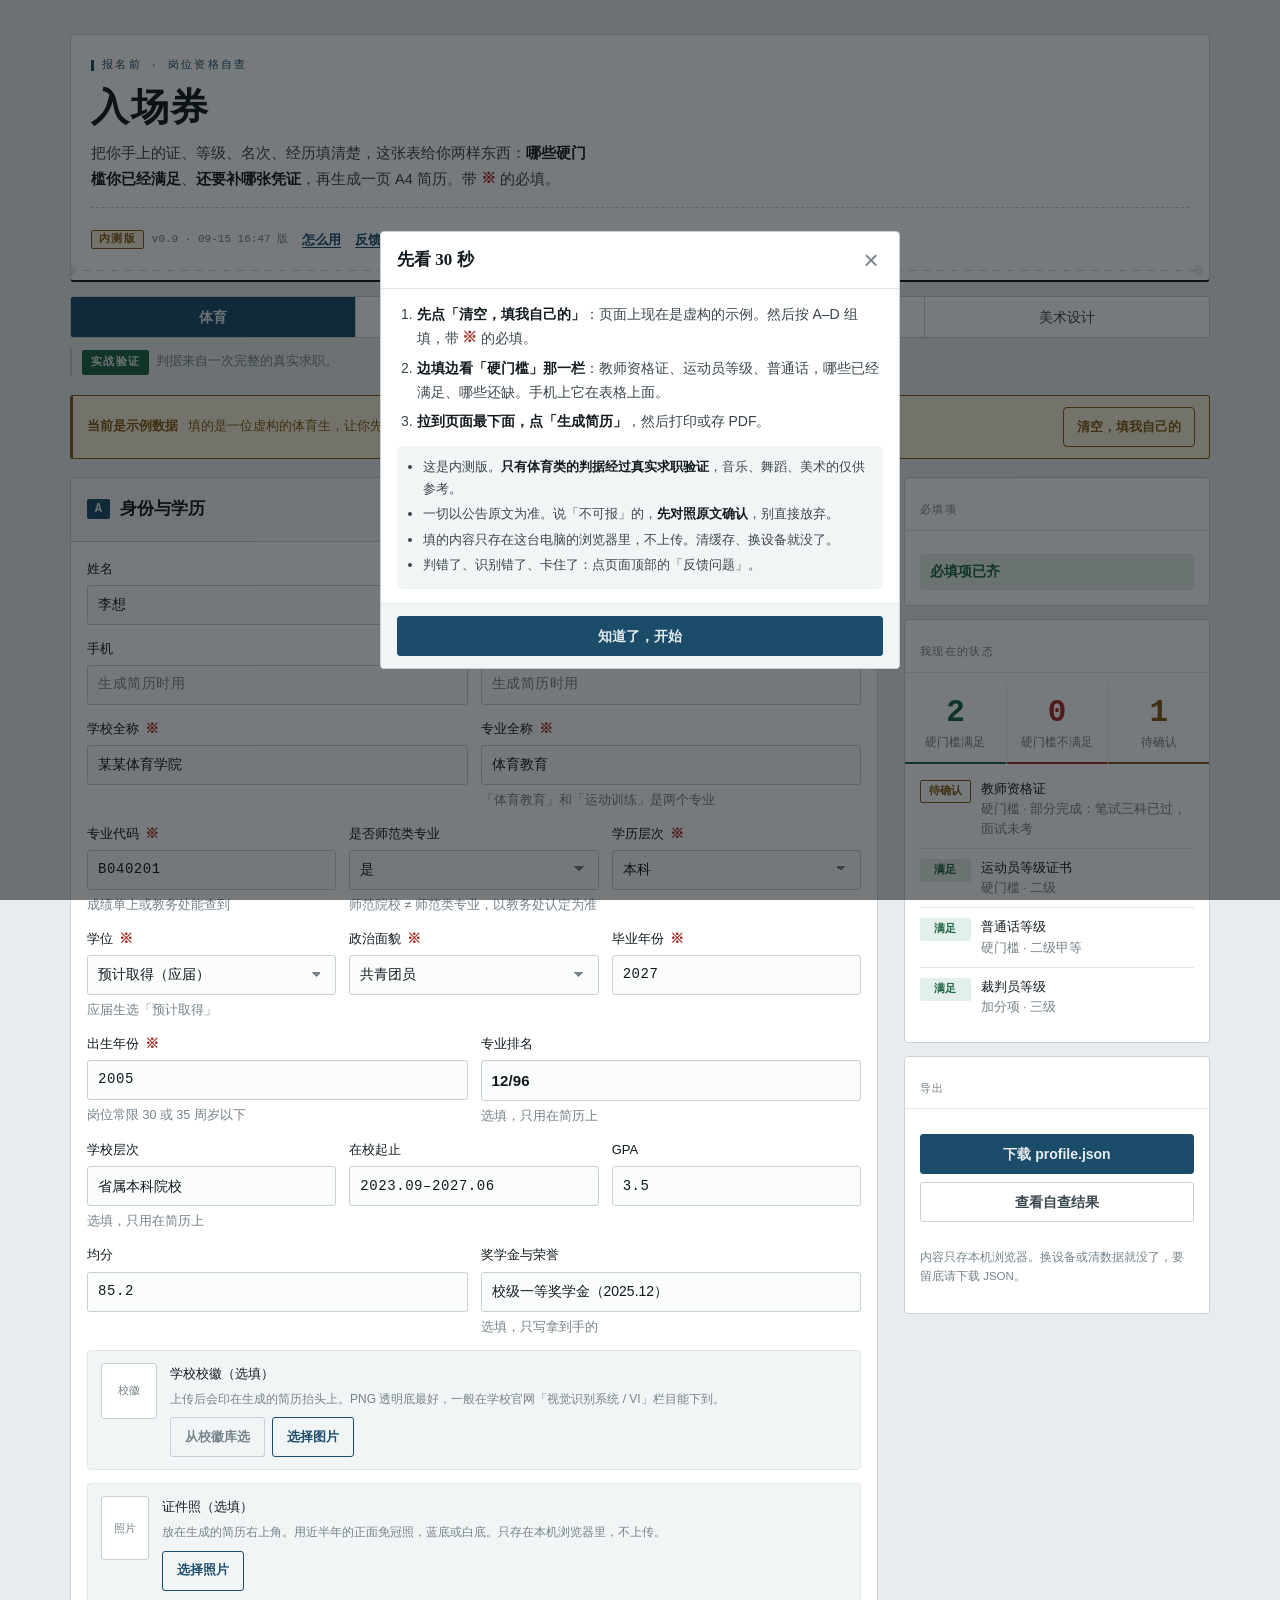
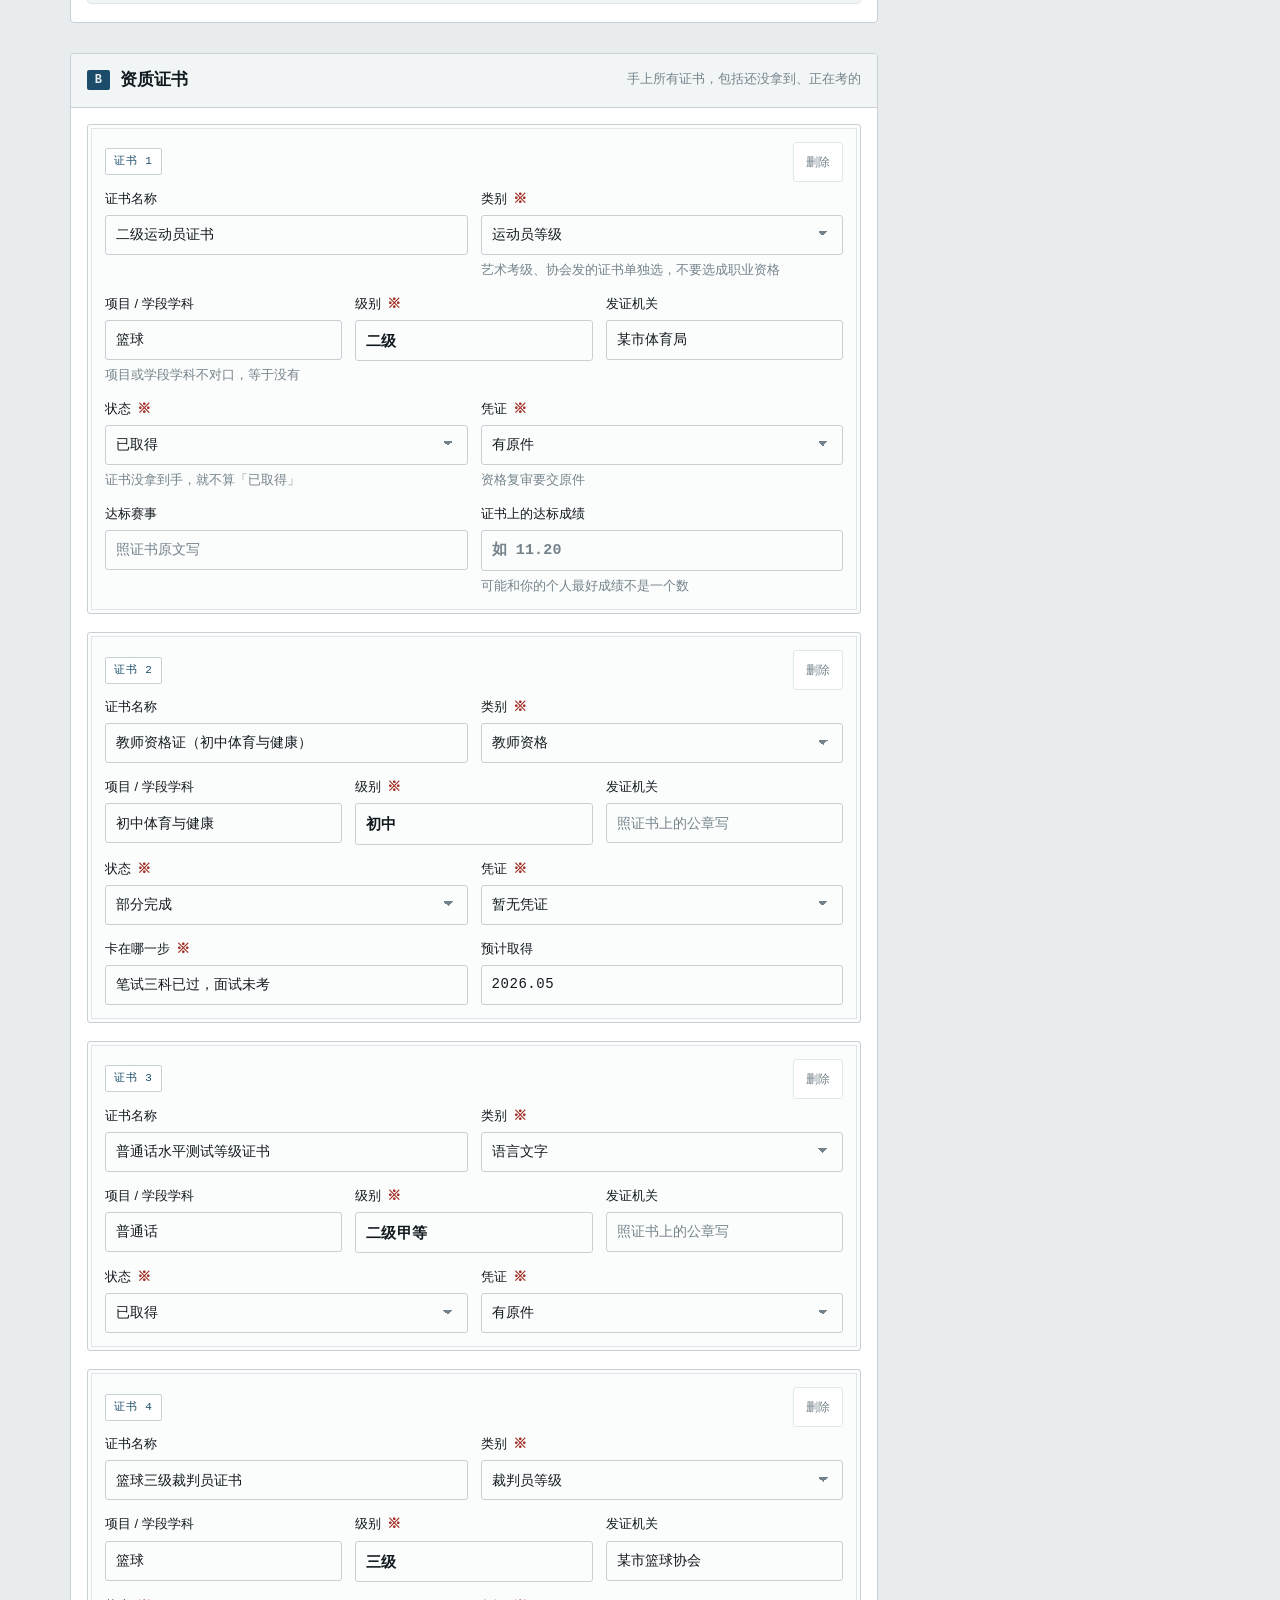
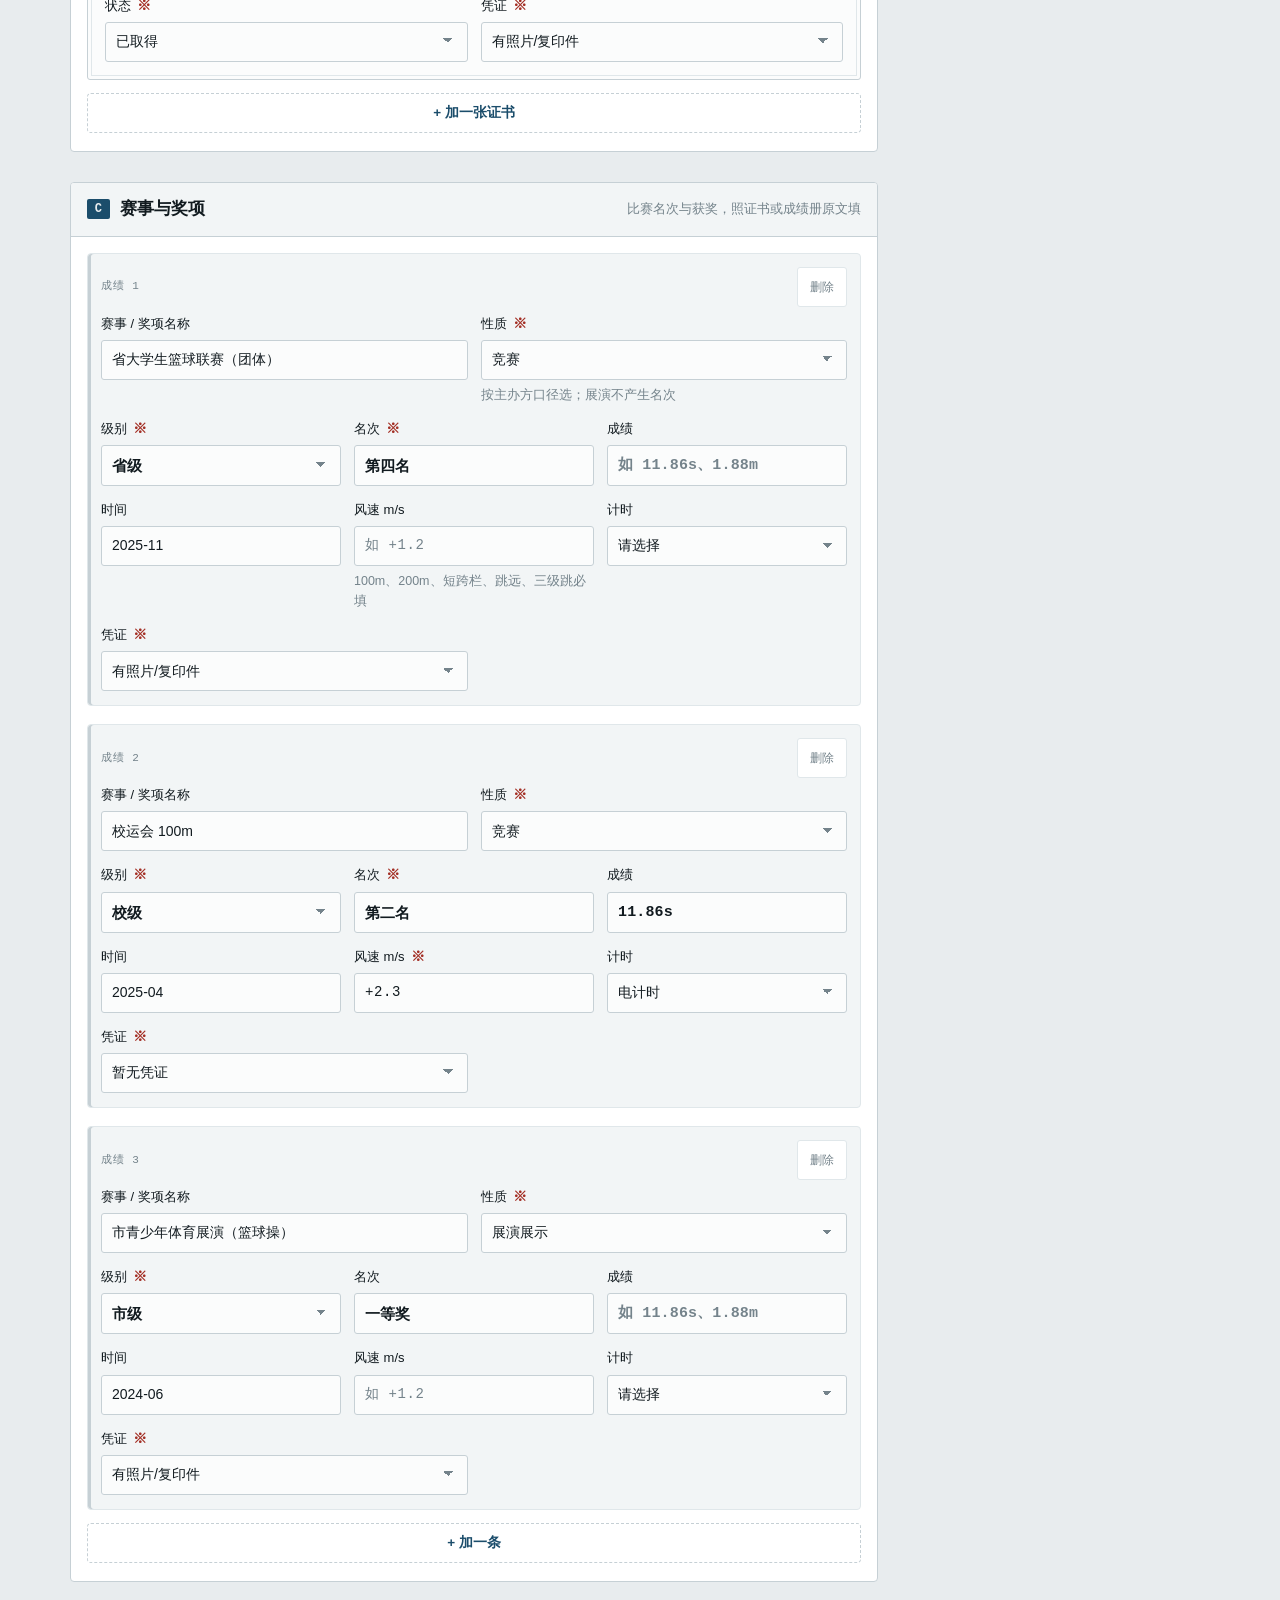
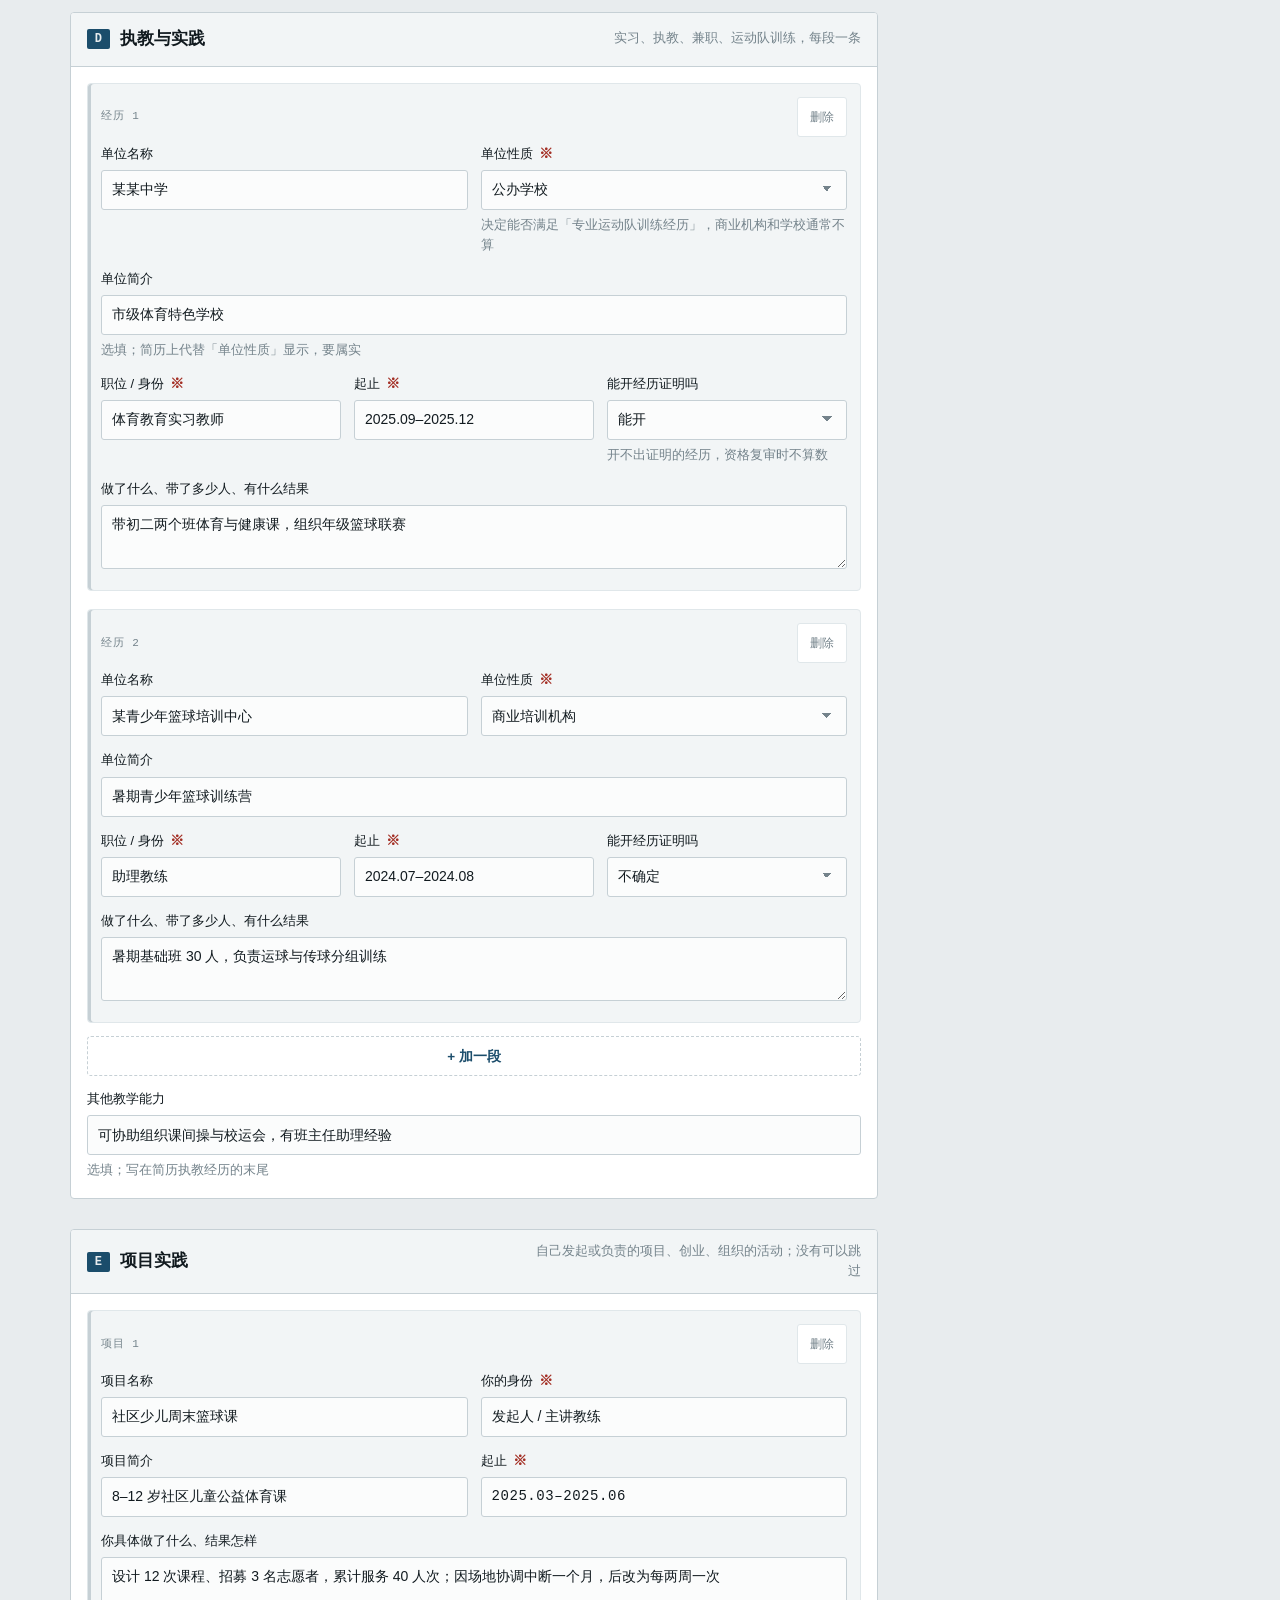
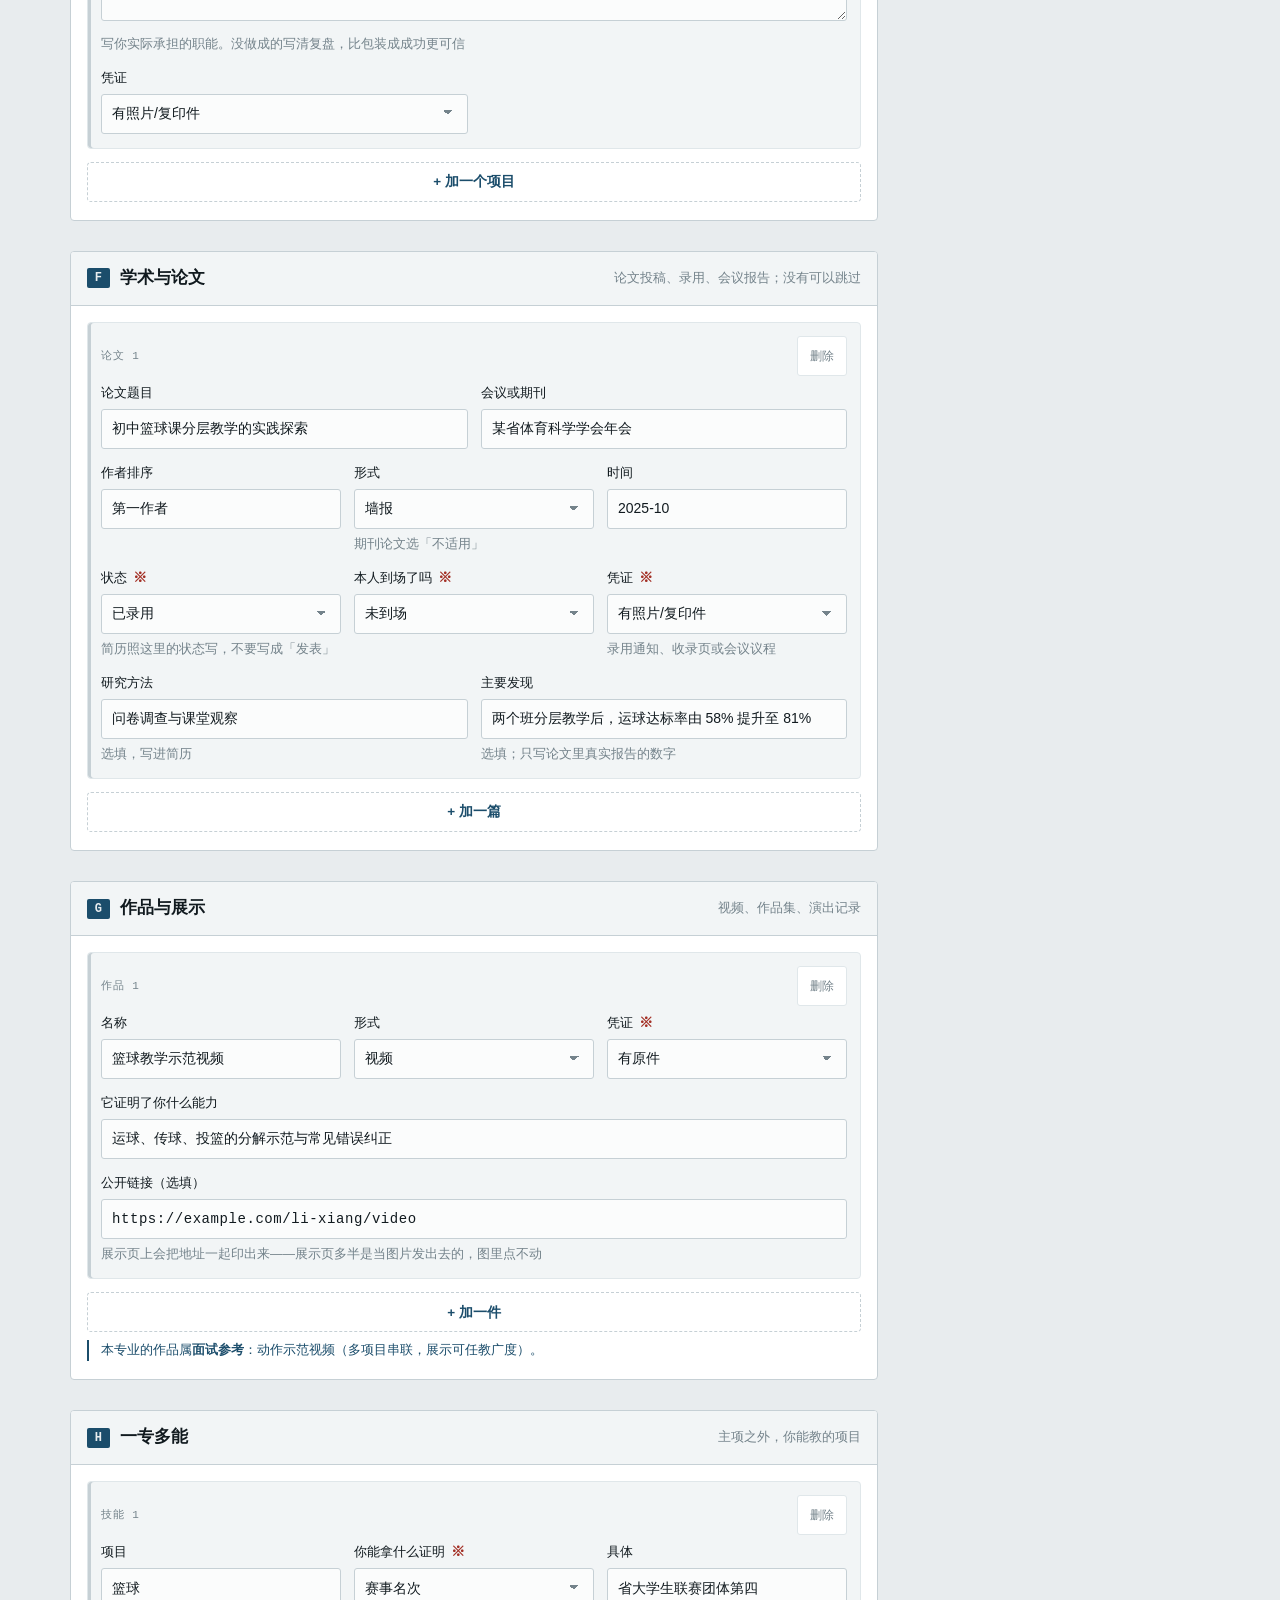
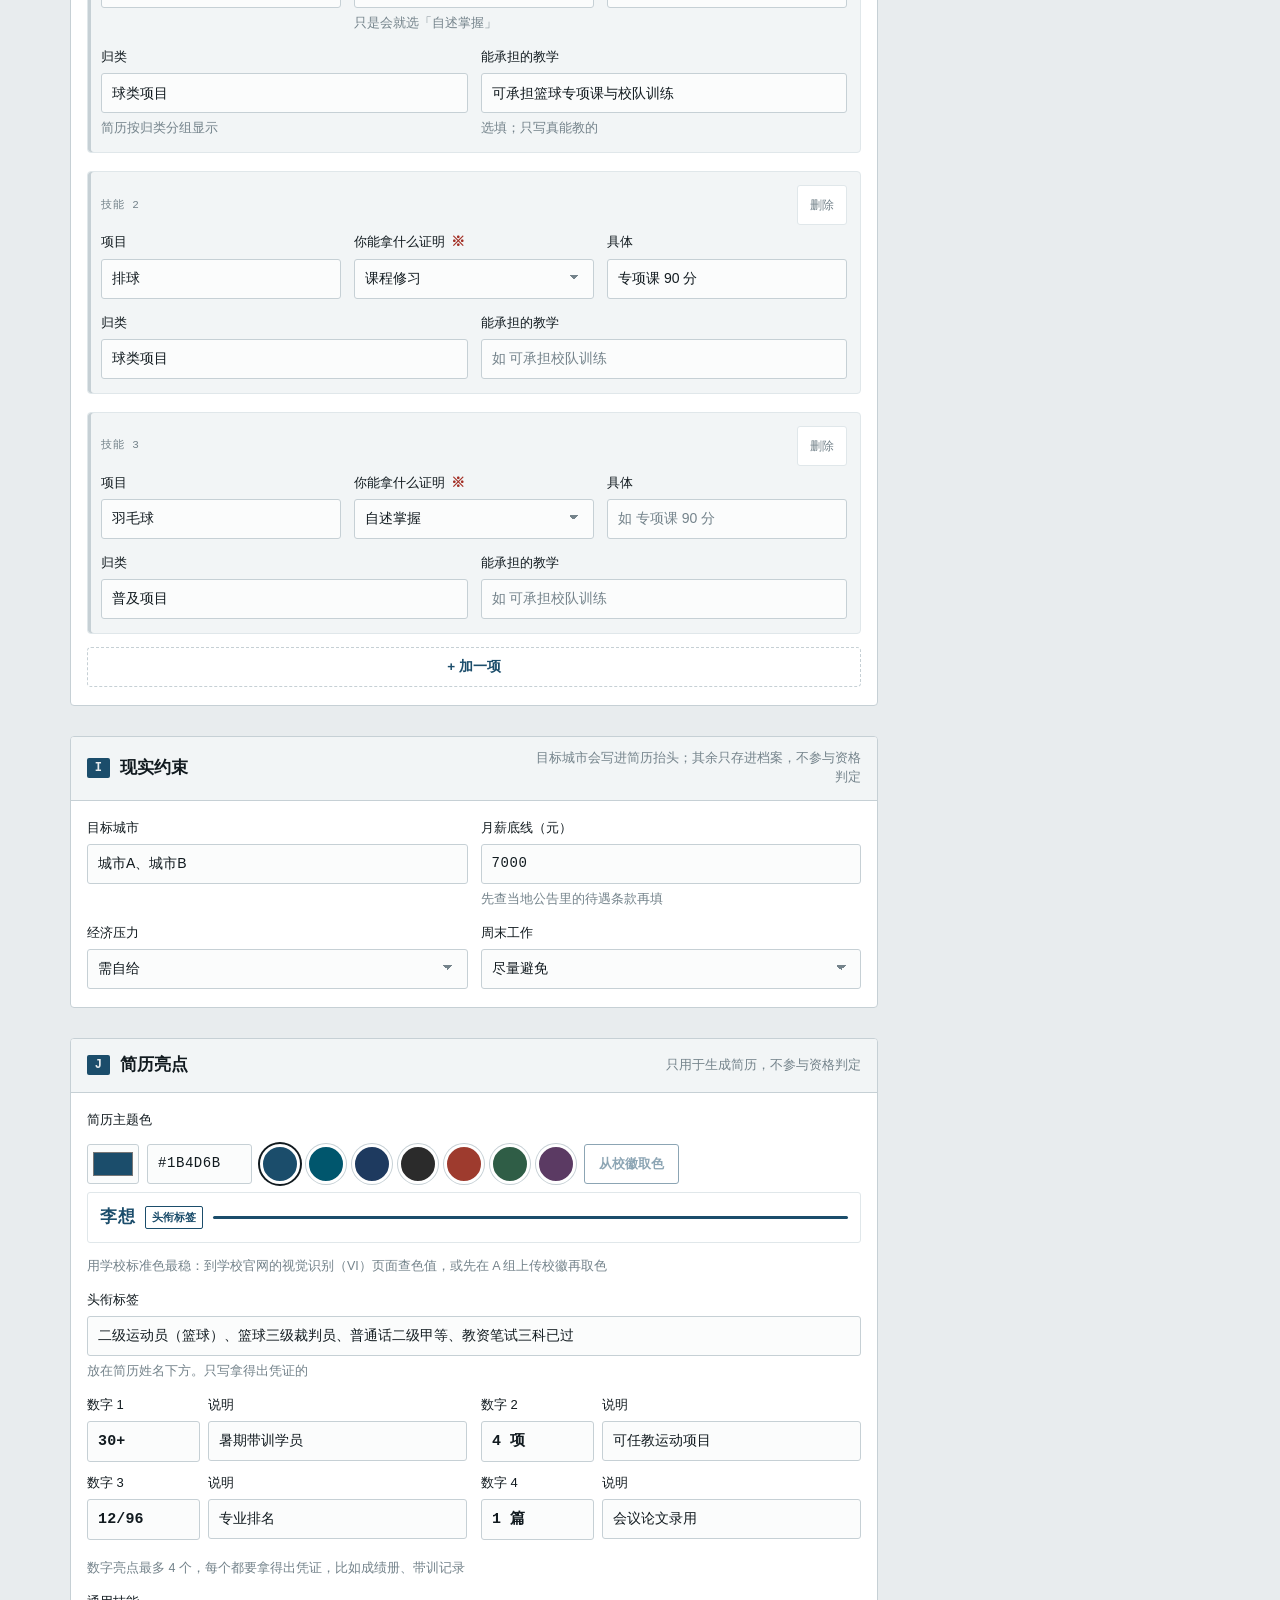
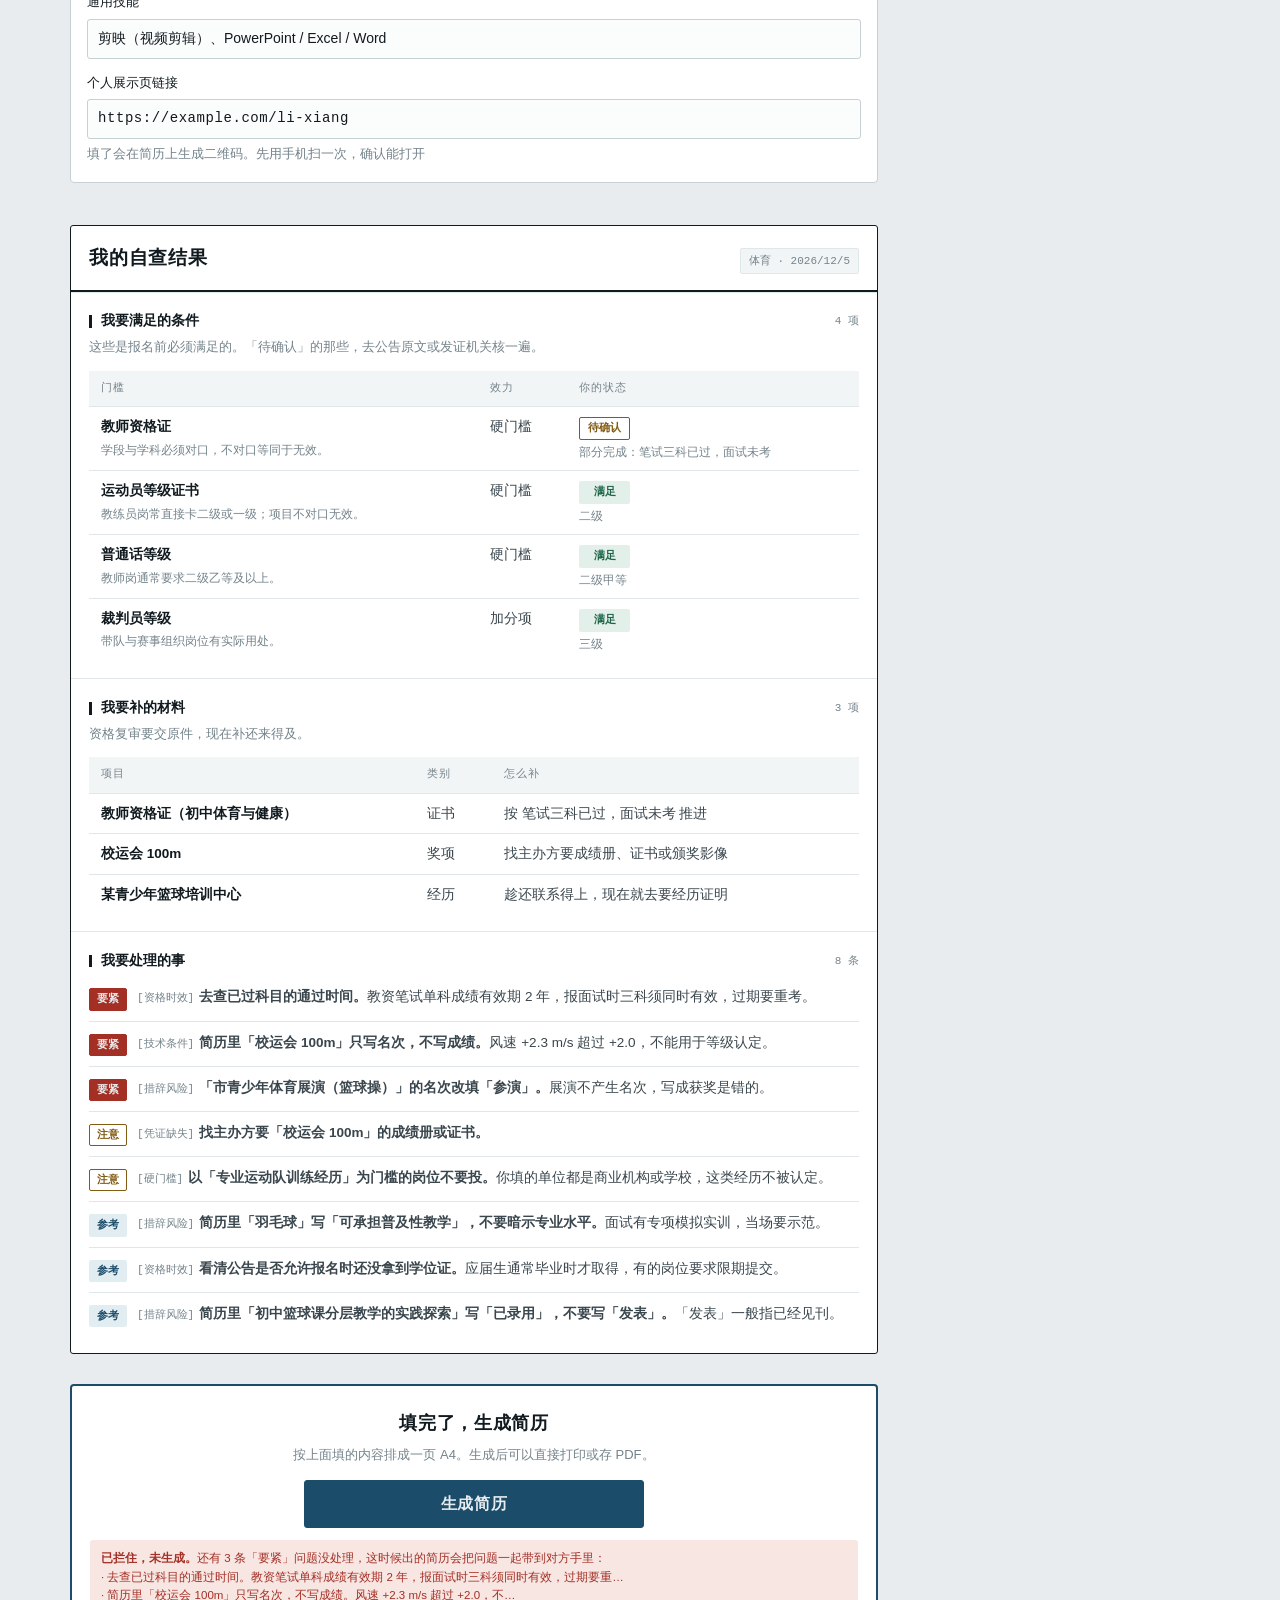
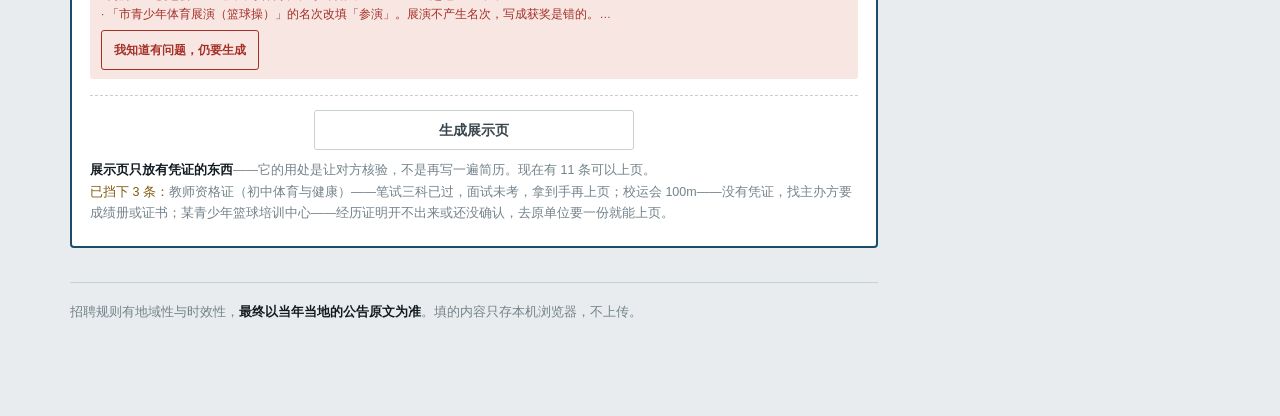
==== index.html @ b04e7db4 "简历加资格条、调段落顺序、文件名改成姓名_岗位_手机" ====
<!doctype html>
<html lang="zh-CN">
<head>
<meta charset="utf-8">
<meta name="viewport" content="width=device-width,initial-scale=1,viewport-fit=cover">
<meta name="format-detection" content="telephone=no">
<meta name="description" content="艺体美求职资格自查：填完一张表，看清自己哪些硬门槛过得了、还缺哪张凭证、手上的公告能不能报。">
<style>
:root{color-scheme:light dark}
html,body{margin:0}
img{max-width:100%}
[hidden]{display:none!important}
</style>
</head>
<body>
<title>入场券 · 内测版</title>
<style>
:root{
  --paper:#E8ECEE; --surface:#FFFFFF; --sunk:#F2F5F6; --field:#FBFCFC;
  --rule:#C6D0D5; --rule-soft:#E0E7EA;
  --ink:#111A1F; --body:#3A464D; --mute:#74838B;
  --indigo:#1B4D6B; --indigo-bg:#E2EDF2;
  --pass:#1D6448; --pass-bg:#E2F0E9;
  --fail:#A32F25; --fail-bg:#F8E6E3;
  --hold:#835B12; --hold-bg:#F8EFDA;
  --serif:"Songti SC","Source Han Serif SC","Noto Serif CJK SC","SimSun",STSong,serif;
  --sans:-apple-system,BlinkMacSystemFont,"PingFang SC","Microsoft YaHei","Hiragino Sans GB","Source Han Sans SC","Noto Sans CJK SC",sans-serif;
  --mono:ui-monospace,"SF Mono",Menlo,Consolas,"Courier New",monospace;
}
@media (prefers-color-scheme:dark){
  :root:not([data-theme="light"]){
    --paper:#0E1316; --surface:#161D21; --sunk:#12181B; --field:#1A2226;
    --rule:#293439; --rule-soft:#1E272B;
    --ink:#E7EDEF; --body:#B2BFC5; --mute:#7A8991;
    --indigo:#82B6D2; --indigo-bg:#10252F;
    --pass:#5CBE93; --pass-bg:#0E2620;
    --fail:#E9857A; --fail-bg:#2A1513;
    --hold:#D6AC57; --hold-bg:#281F0F;
  }
}
:root[data-theme="dark"]{
  --paper:#0E1316; --surface:#161D21; --sunk:#12181B; --field:#1A2226;
  --rule:#293439; --rule-soft:#1E272B;
  --ink:#E7EDEF; --body:#B2BFC5; --mute:#7A8991;
  --indigo:#82B6D2; --indigo-bg:#10252F;
  --pass:#5CBE93; --pass-bg:#0E2620;
  --fail:#E9857A; --fail-bg:#2A1513;
  --hold:#D6AC57; --hold-bg:#281F0F;
}
*{box-sizing:border-box}
body{margin:0;background:var(--paper);color:var(--body);font-family:var(--sans);
  font-size:15px;line-height:1.7;-webkit-font-smoothing:antialiased}
.shell{max-width:1180px;margin:0 auto;padding:34px 20px 80px}

/* ── 抬头 ───────────────────────────────── */
.masthead{border-bottom:2px solid var(--ink);padding-bottom:16px;margin-bottom:8px}
.stamp{font-family:var(--mono);font-size:10.5px;letter-spacing:.2em;color:var(--indigo);
  text-transform:uppercase;margin:0 0 9px}
h1{font-family:var(--serif);font-weight:700;font-size:clamp(27px,4.4vw,38px);
  margin:0 0 10px;color:var(--ink);letter-spacing:.02em;line-height:1.2;text-wrap:balance}
.lede{margin:0;font-size:15px;max-width:60ch}
.lede b{color:var(--ink);font-weight:700}

/* ── 主栅格 ──────────────────────────────── */
.grid{display:grid;grid-template-columns:minmax(0,1fr) 306px;gap:26px;align-items:start;margin-top:4px}
/* 必须 minmax(0,1fr)：单纯写 1fr 时轨道最小宽度是 auto，
   会被里面最宽的内容撑破，整页横向滚动 */
@media(max-width:880px){.grid{grid-template-columns:minmax(0,1fr);gap:0}
  .side{order:-1;margin:0 0 18px}}   /* 结论摆在表格前面，手机上才看得见 */

/* ── 学科选择 ─────────────────────────────── */
.discbar{display:flex;gap:0;border:1px solid var(--rule);border-radius:5px;overflow:hidden;
  background:var(--surface);margin:20px 0 7px}
.discbar button{flex:1 1 0;min-width:0;appearance:none;border:0;border-right:1px solid var(--rule);
  background:transparent;font:500 14px/1 var(--sans);color:var(--body);padding:12px 6px;
  cursor:pointer;transition:background .12s}
.discbar button:last-child{border-right:0}
.discbar button:hover{background:var(--sunk)}
.discbar button[aria-pressed=true]{background:var(--indigo);color:#fff;font-weight:700}
.discbar button:focus-visible{outline:2px solid var(--indigo);outline-offset:-3px}
.verified{font-size:12.5px;color:var(--mute);margin:0 0 16px;display:flex;gap:7px;
  align-items:baseline;flex-wrap:wrap}
.verified .vb{font-family:var(--mono);font-size:10px;letter-spacing:.08em;padding:2px 6px;
  border-radius:3px;flex:none;font-weight:600}
.vb.real{background:var(--pass-bg);color:var(--pass)}
.vb.desk{background:var(--hold-bg);color:var(--hold)}

/* ── 表单分组 ─────────────────────────────── */
.group{background:var(--surface);border:1px solid var(--rule);border-radius:6px;
  margin-bottom:16px;overflow:hidden}
.ghead{display:flex;align-items:baseline;gap:11px;padding:13px 17px;background:var(--sunk);
  border-bottom:1px solid var(--rule)}
.gkey{font-family:var(--mono);font-size:12px;font-weight:600;color:#fff;background:var(--indigo);
  border-radius:3px;padding:1px 7px;flex:none}
.gname{font-family:var(--serif);font-size:16.5px;font-weight:600;color:var(--ink)}
.gwhy{font-size:12.5px;color:var(--mute);margin-left:auto;text-align:right}
.ghead{flex-wrap:wrap}
@media(max-width:560px){.gwhy{margin-left:0;text-align:left;flex-basis:100%}}
.gbody{padding:16px 17px}

/* 字段 */
.fields{display:grid;gap:13px}
.f2{display:grid;grid-template-columns:1fr 1fr;gap:13px}
.f3{display:grid;grid-template-columns:1fr 1fr 1fr;gap:13px}
@media(max-width:620px){.f2,.f3{grid-template-columns:1fr}}
label{display:block}
.lb{display:block;font-size:12.5px;font-weight:500;color:var(--ink);margin-bottom:4px}
.lb .req{color:var(--fail);font-weight:700}
input,select,textarea{width:100%;font:400 14px/1.55 var(--sans);color:var(--ink);
  background:var(--field);border:1px solid var(--rule);border-radius:4px;padding:8px 10px}
input:focus,select:focus,textarea:focus{outline:2px solid var(--indigo);outline-offset:-1px;
  border-color:var(--indigo)}
textarea{resize:vertical;min-height:58px}
input.mono{font-family:var(--mono);letter-spacing:.04em}
/* 追问提示 —— 这套工具的灵魂：字段旁边那一句 */
.probe{font-size:12px;line-height:1.6;color:var(--indigo);margin:5px 0 0;
  padding-left:11px;border-left:2px solid var(--indigo-bg)}
.probe b{font-weight:600}
.fh{display:block;font-size:12px;line-height:1.55;color:var(--mute);margin-top:4px}
.fh b{color:var(--body);font-weight:600}

/* 校徽 */
.logo-row{display:flex;gap:13px;align-items:flex-start;padding:12px 13px;
  background:var(--sunk);border:1px solid var(--rule-soft);border-radius:5px}
.logo-pv{width:56px;height:56px;object-fit:contain;flex:none;background:var(--surface);
  border:1px solid var(--rule-soft);border-radius:4px}
.logo-pv.empty{display:flex;align-items:center;justify-content:center;font-size:11px;
  color:var(--mute);border-style:dashed}
.logo-pv.photo{width:48px;height:64px;object-fit:cover}
/* 简历主题色 */
.accent{display:grid;gap:8px}
.accent-row{display:flex;flex-wrap:wrap;align-items:center;gap:8px}
.accent-pick{width:52px;flex:none;padding:3px;cursor:pointer}
.accent-hex{width:7.5em;flex:none}
.swatches{display:flex;flex-wrap:wrap;gap:6px}
.sw{appearance:none;width:40px;height:40px;border-radius:50%;padding:0;cursor:pointer;
  border:3px solid var(--surface);box-shadow:0 0 0 1px var(--rule)}
.sw.on{box-shadow:0 0 0 2px var(--ink)}
.sw:focus-visible{outline:2px solid var(--ink);outline-offset:2px}
.logo-btn:disabled{opacity:.5;cursor:default}
/* 模拟简历纸面：简历总是印在白纸上，所以这里固定白底，不跟页面深浅模式走 */
.accent-demo{display:flex;align-items:center;flex-wrap:wrap;gap:10px;padding:10px 12px;border-radius:4px;
  border:1px solid var(--rule-soft);background:#FFFFFF;color:#33414A}
.accent-demo b{font-size:17px;letter-spacing:.04em}
.demo-tag{font-size:11px;font-weight:700;border:1px solid;border-radius:2px;padding:1px 6px}
.demo-line{flex:1;min-width:60px;height:3px;border-radius:2px}
.kg{display:grid;grid-template-columns:repeat(2,minmax(0,1fr));gap:10px 14px}
.kpair{display:grid;grid-template-columns:7.5em minmax(0,1fr);gap:8px}
.kg-hint{margin-top:-4px}
@media(max-width:620px){.kg{grid-template-columns:1fr}}
.logo-txt{min-width:0;flex:1}
.logo-hint{margin:2px 0 8px;font-size:12px;line-height:1.6;color:var(--mute)}
.logo-btns{display:flex;gap:7px;flex-wrap:wrap}
.logo-btn{display:inline-block;appearance:none;border:1px solid var(--indigo);background:transparent;
  color:var(--indigo);font:600 12.5px/1 var(--sans);padding:7px 12px;border-radius:4px;cursor:pointer}
.logo-btn:hover{background:var(--indigo-bg)}
.logo-btn.ghost{border-color:var(--rule);color:var(--mute)}
.logo-btn.ghost:hover{background:var(--sunk);color:var(--fail);border-color:var(--fail)}

/* 资产行 */
.rows{display:grid;gap:11px}
.row{border:1px solid var(--rule-soft);border-radius:5px;padding:12px 13px;background:var(--sunk)}
.rowtop{display:flex;align-items:center;gap:9px;margin-bottom:10px}
.rowtop .n{font-family:var(--mono);font-size:10.5px;color:var(--mute);flex:none}
.del{margin-left:auto;appearance:none;border:1px solid var(--rule);background:var(--surface);
  color:var(--mute);font:400 12px/1 var(--sans);padding:5px 9px;border-radius:4px;cursor:pointer}
.del:hover{color:var(--fail);border-color:var(--fail)}
.add{appearance:none;border:1px dashed var(--rule);background:transparent;color:var(--indigo);
  font:500 13px/1 var(--sans);padding:10px;border-radius:5px;cursor:pointer;width:100%;margin-top:11px}
.add:hover{background:var(--indigo-bg);border-style:solid}



/* 行内警告 */
.flag{display:flex;gap:8px;font-size:12.5px;line-height:1.62;margin-top:9px;padding:9px 11px;
  border-radius:4px;align-items:flex-start}
.flag .mk{font-family:var(--mono);font-size:10px;font-weight:600;letter-spacing:.06em;
  flex:none;padding:1px 5px;border-radius:2px;margin-top:2px}
.flag.warn{background:var(--hold-bg);color:var(--hold)}
.flag.warn .mk{background:var(--hold);color:var(--surface)}
.flag.bad{background:var(--fail-bg);color:var(--fail)}
.flag.bad .mk{background:var(--fail);color:var(--surface)}
.flag.info{background:var(--indigo-bg);color:var(--indigo)}
.flag.info .mk{background:var(--indigo);color:#fff}
.flag b{font-weight:700}

/* ── 侧栏 ───────────────────────────────── */
.side{position:sticky;top:18px;display:grid;gap:13px}
@media(max-width:880px){.side{position:static}}
.panel{background:var(--surface);border:1px solid var(--rule);border-radius:6px;overflow:hidden}
.ptitle{font-family:var(--mono);font-size:10.5px;letter-spacing:.14em;text-transform:uppercase;
  color:var(--mute);padding:11px 15px 0}
.tally{display:grid;grid-template-columns:1fr 1fr 1fr;gap:1px;background:var(--rule-soft);margin-top:11px}
.t{background:var(--surface);padding:12px 6px;text-align:center}
.t b{display:block;font-family:var(--mono);font-size:23px;font-weight:600;line-height:1.1;
  font-variant-numeric:tabular-nums}
.t small{display:block;font-size:11px;color:var(--mute);margin-top:3px}
.t.ok b{color:var(--pass)} .t.no b{color:var(--fail)} .t.hd b{color:var(--hold)}
.req-body{padding:8px 15px 14px}
.req-n{margin:0 0 6px;font-size:13px;font-weight:700;color:var(--fail)}
.req-ok{margin:0;font-size:13px;font-weight:600;color:var(--pass)}
.req-l{margin:0;padding:0;list-style:none;display:grid;gap:3px}
.req-l li{font-size:12.5px;color:var(--body);padding-left:11px;position:relative}
.req-l li::before{content:"";position:absolute;left:0;top:8px;width:4px;height:4px;
  border-radius:50%;background:var(--fail)}
.rq{color:var(--fail);font-weight:700}
.gates{padding:4px 15px 14px}
.gate{display:grid;grid-template-columns:auto 1fr;gap:9px;padding:8px 0;
  border-bottom:1px solid var(--rule-soft);font-size:13px;line-height:1.55;align-items:start}
.gate:last-child{border-bottom:0}
.mark{font-family:var(--mono);font-size:11px;font-weight:600;padding:2px 6px;border-radius:3px;
  flex:none;margin-top:1px;white-space:nowrap}
.mark.p{background:var(--pass-bg);color:var(--pass)}
.mark.f{background:var(--fail-bg);color:var(--fail)}
.mark.h{background:var(--hold-bg);color:var(--hold)}
.mark.i{background:var(--sunk);color:var(--mute);border:1px solid var(--rule-soft)}
.mark.b{background:transparent;color:var(--mute);border:1px dashed var(--rule)}
.gate .gt{color:var(--ink);font-weight:500}
.gate .gn{color:var(--mute);font-size:12px;display:block;margin-top:1px;line-height:1.5}

.act{display:grid;gap:8px;padding:14px 15px}
.btn{appearance:none;border:1px solid var(--indigo);background:var(--indigo);color:#fff;
  font:600 14px/1 var(--sans);padding:11px;border-radius:4px;cursor:pointer;text-align:center}
.btn:hover{filter:brightness(1.12)}
.btn.ghost{background:transparent;color:var(--indigo)}
.btn.ghost:hover{background:var(--indigo-bg);filter:none}
.btn:focus-visible{outline:2px solid var(--ink);outline-offset:2px}
.blocked{margin:0;font-size:11.5px;line-height:1.62;color:var(--fail);
  background:var(--fail-bg);border-radius:4px;padding:9px 11px}
.blocked b{font-weight:700}
.blocked button{appearance:none;border:1px solid var(--fail);background:transparent;
  color:var(--fail);font:600 11.5px/1 var(--sans);padding:6px 9px;border-radius:3px;
  cursor:pointer;margin-top:7px}
.blocked button:hover{background:var(--fail);color:var(--surface)}
#fallback{margin-top:4px;min-height:150px;font-family:var(--mono);font-size:11px}
.exp-note{margin:-2px 0 2px;font-size:11.5px;line-height:1.6;color:var(--hold)}
.privacy{font-size:11.5px;line-height:1.65;color:var(--mute);padding:0 15px 14px}

/* 预览层 */
.ovl{position:fixed;inset:0;z-index:99;background:var(--paper);display:flex;flex-direction:column}
.ovl-bar{display:flex;align-items:center;gap:8px;padding:11px 14px;background:var(--surface);
  border-bottom:1px solid var(--rule);flex-wrap:wrap}
.ovl-t{font-family:var(--serif);font-size:15px;font-weight:600;color:var(--ink);margin-right:auto}
.ovl-b{appearance:none;border:1px solid var(--rule);background:var(--surface);color:var(--body);
  font:600 13px/1 var(--sans);padding:9px 13px;border-radius:4px;cursor:pointer;white-space:nowrap}
.ovl-b:hover{border-color:var(--indigo);color:var(--indigo)}
.ovl-b.main{background:var(--indigo);border-color:var(--indigo);color:#fff}
.ovl-b.main:hover{filter:brightness(1.12);color:#fff}
.ovl-tip{margin:0;padding:8px 14px;font-size:12px;line-height:1.6;color:var(--mute);
  background:var(--sunk);border-bottom:1px solid var(--rule-soft)}
.ovl-body{flex:1;overflow:auto;-webkit-overflow-scrolling:touch;background:var(--paper);
  display:flex;justify-content:center}
.ovl-box{position:relative;overflow:hidden;background:#fff}
.ovl-fr{display:block;border:0;background:#fff}
.ovl-img{display:none;width:100%;max-width:794px;padding-bottom:28px}
.ovl-img img{display:block;width:100%;height:auto;background:#fff;-webkit-touch-callout:default}
.ovl.showimg .ovl-box{position:absolute;left:-10000px;top:0}
.ovl.showimg .ovl-img{display:block}
.ovl-bad{color:var(--fail)}
.ovl-b:disabled{opacity:.6;cursor:default}
@media print{body>*:not(.ovl){display:none!important}
  .ovl{position:static}.ovl-bar,.ovl-tip{display:none!important}
  .ovl-body{overflow:visible;display:block}
  .ovl-box{width:auto!important;height:auto!important;overflow:visible}
  .ovl-fr{transform:none!important;width:100%!important}}

/* ── 结论表 ──────────────────────────────── */
.report{margin-top:30px;background:var(--surface);border:1px solid var(--ink);border-radius:6px;
  overflow:hidden}
.rhead{padding:16px 20px;border-bottom:2px solid var(--ink);display:flex;
  align-items:baseline;gap:12px;flex-wrap:wrap}
.rhead h2{font-family:var(--serif);font-size:19px;font-weight:700;color:var(--ink);margin:0}
.rhead .meta{font-family:var(--mono);font-size:11px;color:var(--mute);margin-left:auto}
.rsec{padding:16px 20px;border-bottom:1px solid var(--rule-soft)}
.rsec:last-child{border-bottom:0}
.rsec h3{font-size:13px;font-weight:700;color:var(--ink);margin:0 0 3px;
  display:flex;align-items:center;gap:8px}
.rsec h3 .cnt{font-family:var(--mono);font-size:11px;font-weight:400;color:var(--mute)}
.rsec .rnote{font-size:12.5px;color:var(--mute);margin:0 0 11px}
.tw{overflow-x:auto}
table{border-collapse:collapse;width:100%;min-width:520px;font-size:13.5px}
th,td{text-align:left;padding:9px 12px;border-bottom:1px solid var(--rule-soft);vertical-align:top}
th{font-family:var(--mono);font-size:10.5px;letter-spacing:.08em;text-transform:uppercase;
  color:var(--mute);font-weight:400;background:var(--sunk);white-space:nowrap}
tr:last-child td{border-bottom:0}
td b{color:var(--ink);font-weight:600}
td .sub{display:block;font-size:12px;color:var(--mute);line-height:1.5;margin-top:2px}
.empty{font-size:13px;color:var(--mute);font-style:normal;padding:4px 0}
.finding{display:grid;grid-template-columns:auto 1fr;gap:10px;padding:9px 0;
  border-bottom:1px solid var(--rule-soft);font-size:13.5px;line-height:1.6;align-items:start}
.finding:last-child{border-bottom:0}
.sev{font-family:var(--mono);font-size:10.5px;font-weight:600;padding:2px 7px;border-radius:3px;
  flex:none;margin-top:2px;white-space:nowrap}
.sev.s3{background:var(--fail-bg);color:var(--fail)}
.sev.s2{background:var(--hold-bg);color:var(--hold)}
.sev.s1{background:var(--indigo-bg);color:var(--indigo)}
.finding .cat{font-family:var(--mono);font-size:11px;color:var(--mute);margin-right:5px}

/* 提交区：表单末尾的主操作。侧栏留的是次要导出（档案、自查结果） */
.submit{margin-top:6px;padding:22px 18px;background:var(--surface);border:2px solid var(--indigo);
  border-radius:8px;text-align:center}
.submit-t{margin:0 0 6px;font-family:var(--serif);font-size:18px;font-weight:700;color:var(--ink)}
.submit-n{margin:0 0 14px;font-size:13px;line-height:1.6;color:var(--mute)}
.submit .btn.big{width:100%;max-width:320px;margin:0 auto;font-size:15.5px;padding:14px;min-height:48px}
.submit .blocked{margin-top:12px;text-align:left}
.submit-2{margin-top:16px;padding-top:14px;border-top:1px dashed var(--rule)}
.submit-2 .btn{width:100%;max-width:320px;margin:0 auto}
.submit-n2{margin:10px 0 0;font-size:12.5px;line-height:1.7;color:var(--mute);text-align:left}
.submit-n2 b{color:var(--ink)}
.submit-n2 em{font-style:normal;color:var(--hold)}
.submit-warn{margin:12px 0 0;font-size:12.5px;line-height:1.65;color:var(--hold);
  background:var(--hold-bg);border-radius:4px;padding:9px 11px;text-align:left}
.submit-warn b{font-weight:700}
.tally-hint{margin:0;padding:10px 15px 0;font-size:12.5px;line-height:1.6;color:var(--mute)}
/* 表单很长，主按钮在页面最下面。必填齐了就浮一条出来，省得为了点一下再滑回去 */
.stickybar{position:fixed;left:0;right:0;bottom:0;z-index:40;display:flex;align-items:center;gap:12px;
  padding:10px 14px;padding-bottom:calc(10px + env(safe-area-inset-bottom));
  background:var(--surface);border-top:1px solid var(--rule);box-shadow:0 -2px 14px rgba(8,14,18,.12)}
.stickybar span{font-size:13px;font-weight:600;color:var(--pass)}
.stickybar .btn{margin-left:auto;flex:none;padding:0 18px;min-height:44px}
@media print{.stickybar{display:none!important}}
.foot{margin-top:26px;padding-top:18px;border-top:1px solid var(--rule);
  font-size:12.5px;color:var(--mute);line-height:1.8}
.foot b{color:var(--ink)}
.exbanner{display:flex;gap:10px;align-items:center;flex-wrap:wrap;font-size:13px;min-width:0;
  background:var(--hold-bg);color:var(--hold);border:1px solid var(--hold);
  border-radius:5px;padding:10px 14px;margin-bottom:16px}
.exbanner b{font-weight:700}
.exbanner button{margin-left:auto;flex:none;appearance:none;border:1px solid var(--hold);
  background:transparent;color:var(--hold);font:600 12.5px/1 var(--sans);
  padding:7px 12px;border-radius:4px;cursor:pointer}
.exbanner button:hover{background:var(--hold);color:var(--surface)}
/* ── 内测：版本标识 / 引导 / 反馈 ─────────────── */
.betaline{display:flex;flex-wrap:wrap;align-items:center;gap:4px 14px;margin:12px 0 0;font-size:12.5px;color:var(--mute)}
.beta-tag{font:600 11px/1 var(--sans);letter-spacing:.06em;color:var(--hold);background:var(--hold-bg);
  border:1px solid var(--hold);border-radius:3px;padding:4px 6px}
.beta-ver{font-family:var(--mono);font-size:11.5px;margin-left:-6px}
.beta-btn,.fb-link{appearance:none;border:0;background:none;padding:0;min-height:40px;display:inline-flex;align-items:center;
  color:var(--indigo);cursor:pointer;
  font:600 13px/1.2 var(--sans);text-decoration:underline;text-underline-offset:3px;text-decoration-thickness:1px}
.beta-btn:hover,.fb-link:hover{text-decoration-thickness:2px}
.fb-link{margin-top:2px;font-size:12.5px}
.beta-btn:focus-visible,.fb-link:focus-visible,.fb-types button:focus-visible,.dlg-x:focus-visible,.ovl-fb:focus-visible{
  outline:2px solid var(--ink);outline-offset:2px}
.dlg{position:fixed;inset:0;z-index:120;display:flex;align-items:center;justify-content:center;
  padding:16px;background:rgba(8,14,18,.55)}
.dlg-box{width:100%;max-width:520px;max-height:100%;display:flex;flex-direction:column;outline:0;
  background:var(--surface);border:1px solid var(--rule);border-radius:8px;overflow:hidden}
.dlg-hd{display:flex;align-items:center;gap:10px;padding:8px 8px 8px 16px;border-bottom:1px solid var(--rule-soft)}
.dlg-hd b{font-family:var(--serif);font-size:17px;color:var(--ink);margin-right:auto}
.dlg-x{appearance:none;border:0;background:none;color:var(--mute);font:400 26px/1 var(--sans);
  width:44px;height:44px;border-radius:4px;cursor:pointer}
.dlg-x:hover{color:var(--ink);background:var(--sunk)}
.dlg-bd{padding:14px 16px;overflow:auto;-webkit-overflow-scrolling:touch;font-size:14px;line-height:1.7}
.dlg-ft{display:flex;gap:10px;padding:12px 16px;border-top:1px solid var(--rule-soft);background:var(--sunk)}
.dlg-ft .btn{flex:1 1 0;min-width:0;text-decoration:none}
.dlg-lead{margin:0 0 12px;color:var(--body)}
.dlg-lb{display:block;font-size:13px;font-weight:600;color:var(--ink);margin:0 0 6px}
.intro-steps{margin:0 0 12px;padding-left:1.4em}
.intro-steps li{margin-bottom:6px}
.intro-steps b,.intro-notes b{color:var(--ink)}
.intro-notes{margin:0;padding:10px 12px 10px 2em;background:var(--sunk);border-radius:5px;font-size:13px}
.intro-notes li{margin-bottom:3px}
.fb-types{display:flex;flex-wrap:wrap;gap:8px;margin-bottom:14px}
.fb-types button{appearance:none;border:1px solid var(--rule);background:var(--field);color:var(--body);
  font:500 13.5px/1 var(--sans);padding:0 13px;min-height:40px;border-radius:999px;cursor:pointer}
.fb-types button[aria-pressed="true"]{border-color:var(--indigo);background:var(--indigo-bg);color:var(--indigo);font-weight:600}
.dlg textarea{display:block;width:100%;min-height:96px;border:1px solid var(--rule);border-radius:5px;
  background:var(--field);color:var(--ink);font:14px/1.6 var(--sans);padding:9px 10px;resize:vertical}
.dlg details{margin-top:12px}
.dlg summary{cursor:pointer;color:var(--indigo);font-size:13px;padding:4px 0}
.dlg #fbCtx{margin-top:6px;min-height:160px;font:12px/1.6 var(--mono);color:var(--body)}
.dlg #fbAll{margin-top:8px;min-height:160px;font-size:12px}
@media (max-width:880px){.dlg textarea,.dlg #fbCtx,.dlg #fbAll{font-size:16px}}
.fb-msg{margin:10px 0 0;font-size:13px;color:var(--pass)}
.fb-msg:empty{display:none}
.fb-msg.bad{color:var(--fail)}
.lib-q{width:100%;margin-bottom:10px;border:1px solid var(--rule);border-radius:5px;background:var(--field);
  color:var(--ink);font:14px/1.5 var(--sans);padding:9px 10px}
.lib-list{display:grid;gap:8px;max-height:46vh;overflow:auto;-webkit-overflow-scrolling:touch}
.lib-item{display:flex;align-items:center;gap:12px;width:100%;text-align:left;appearance:none;cursor:pointer;
  border:1px solid var(--rule);background:var(--surface);border-radius:6px;padding:8px 10px;min-height:56px}
.lib-item:hover{border-color:var(--indigo);background:var(--indigo-bg)}
.lib-item img{width:36px;height:36px;object-fit:contain;flex:none}
.lib-item span{display:block;min-width:0;margin-right:auto;font-size:14px;color:var(--ink)}
.lib-item i{display:block;font-style:normal;font-size:12px;color:var(--mute)}
.lib-item em{width:14px;height:14px;border-radius:50%;flex:none;border:1px solid var(--rule)}
.lib-empty{margin:0;font-size:13px;line-height:1.7;color:var(--mute)}
@media (max-width:880px){.lib-q{font-size:16px}}
.ovl-fb{appearance:none;border:0;background:none;padding:6px 0;margin-left:8px;color:var(--indigo);
  font:600 12px/1.6 var(--sans);text-decoration:underline;text-underline-offset:2px;cursor:pointer}
@media (prefers-reduced-motion:reduce){*{transition:none!important;animation:none!important}}
</style>
<style id="frontend-overrides">
/* 前端视觉覆盖层：WorkBuddy 起草，经核对与实测后合入。只含样式，不改结构与脚本 */
/* ═══════════════════════════════════════════════════════════════════════════
   overrides.css ── 入场券 · 视觉覆盖层（第二轮：按产品语言重做）
   ───────────────────────────────────────────────────────────────────────────
   这一轮不再做"通用的界面润色"，而是把两条产品语言翻译成 CSS 决定：

     语言一 · 「入场券」的竞争感
       位置有限 → 侧栏那三个数字做成计分牌：全页最大的数字就是它
       时间在走 → 所有承载意义的数字改等宽 + tabular-nums（位数不跳）
       判定无情 → 判定徽标建立一套三档语法：浅底=已确认 / 描边=待办 / 实心=否决
       检录与裁判 → 抬头做成票面（齿孔 + 票根线）、分组号做成检录号牌、
                    可信度徽标做成公章（实心=实战验证，虚线=桌面调研）

     语言二 · 体育专业生的特殊性
       硬通货是证书、等级、名次、可任教项目 → 证书行做成"证件"（双线内框 + 纸白底），
                                             编号做成证件编号牌
       等级与名次这些数字要突出 → 只给承载等级/名次/成绩的输入格加字重与字号
                                   （不加底色、不加边框，表单主体仍是素净的）
       讲究对口 → 追问提示改成"检录备注"式实体竖线提醒，不再用几乎看不见的浅色线

   约束（逐条遵守）：
     · 纯 CSS。不改 HTML 结构、不改 JS、不改任何 id / class / data-* 名
       （选择器里读取 data-p 属性是"读"不是"改"）
     · 颜色只用原页面 :root 现有变量，因此深色模式随变量自动切换；
       本文件不出现任何字面颜色值（含 hex / rgb / hsl），也不新增颜色变量
     · 不引用任何外部资源与字体：无 @import、无 url()、无 @font-face；
       字体只沿用页面已有的 --serif / --sans / --mono
     · 不含任何 @media print 规则 → 原页面的打印样式（简历、自查结果）完全没被触碰
     · 375px 无横向滚动；可点元素命中高度 ≥ 40px；统一键盘焦点环
     · 照顾 prefers-reduced-motion；不隐藏任何文字
     · 装饰只出现在三处：抬头、结论区、卡片边缘；表单主体保持素净

   ── 两个工程约定（重要，别当噪音删掉）────────────────────────────────────
   1) 所有"修改既有规则"的选择器都写成 :root:root（特异性 0,2,0 起），而不是 :root。
      原因：selfcheck.html 里已经内联了一份上一轮的覆盖层（<style id="frontend-overrides">），
      它用的正是 :root 前缀。本文件无论被链接在内联层之前还是之后、或被直接粘贴进
      内联层前后，:root:root 都能稳定压过 0,2,0 的旧层，且全程不需要 !important
      （把优先级留给后来者，不搞军备竞赛）。
      如果你要在这份文件之上再改，用同样的 :root:root 前缀即可继续覆盖。
   2) 只新增尺寸刻度变量（--oc-*），不新增任何颜色变量。
   3) 上一轮覆盖层里针对 .paste / .src / .vr / .btn-sm / .flag / .badge 的规则
      经核对是死规则（这些 class 在当前标记与脚本里出现 0 次），本文件不再重复它们。

   实测记录（Chrome 真实渲染，375 / 1280 × 浅色 / 深色 四种组合）：
     · scrollWidth == clientWidth == 375，横向溢出 0；190 个可点元素命中高度全部 ≥40px
     · 本文件 192 个选择器实例，0 个语法错误、0 个页面报错
     · 字面颜色值 0 个、url() 0 个、@import/@font-face 0 个、@media print 0 条、!important 0 次
   ═══════════════════════════════════════════════════════════════════════════ */

/* ── 尺寸刻度（只有尺寸，不含颜色）──────────────────────────────────────── */
:root{
  --oc-tap:      40px;   /* 可点元素最小命中高度 */
  --oc-gap-f:    13px;   /* 字段 ↔ 字段 */
  --oc-gap-row:  18px;   /* 记录 ↔ 记录（必须 > 字段间距） */
  --oc-gap-grp:  30px;   /* 分组 ↔ 分组（必须 > 记录间距） */
  --oc-hair:     1px;
  --oc-perf:     11px;   /* 抬头齿条高度，也是齿孔直径 */
}

/* ══════════════════════════════════════════════════════════════════════════
   一、抬头 = 一张票面
   为什么：产品叫「入场券」，抬头是唯一能一次性把"票"这件事讲明白的地方。
   做法：把抬头从"文字块 + 一条横线"变成"有边界的票面卡片"，
        因为它有了底色，齿孔才咬得出来（挖孔色 = --paper，即票面之外的颜色）。
   ══════════════════════════════════════════════════════════════════════════ */

/* [01] 抬头做成票面卡片：
        · --surface 底 + --rule 细边，票面与页面分离
        · 底边仍是 2px --ink 实线 —— 它是"票根折线"，比四周的细边重一档
        · 下内距 20px：给齿条留一条能站住的位置，而不是压在文字上
        · position:relative 只为给齿条定位，不改变任何布局盒 */
:root:root .masthead{
  position: relative;
  background: var(--surface);
  border: var(--oc-hair) solid var(--rule);
  border-bottom: 2px solid var(--ink);
  border-radius: 4px;
  padding: 22px 20px 20px;
  margin-bottom: 14px;
}

/* [02] 齿条 + 两枚齿孔（纯背景绘制，无图片、无外链、无伪字符）：
        · 第一层：repeating-linear-gradient 画一条 7px 实 / 7px 空的虚线，只占 1px 高，
          左右各缩进 12px —— 给两端的齿孔腾位，虚线不会盖住齿孔
        · 第二三层：radial-gradient 画 11px 圆的挖孔，圆心正落在票面左右边缘上，
          于是只有半个圆留在票内 —— 这就是票根上那两枚缺口
        · 挖孔色必须用 --paper：票面之外就是 --paper，孔才"透"得过去；
          用 --surface 画孔等于没画。这也是这套设计只敢在抬头用装饰的原因
        · 定位在 padding box 内，不产生任何溢出，background 也不参与 scrollWidth */
:root:root .masthead::after{
  content: "";
  position: absolute;
  left: 0;
  right: 0;
  bottom: 4px;
  height: var(--oc-perf);
  pointer-events: none;
  background-image:
    repeating-linear-gradient(to right, var(--rule) 0 7px, transparent 7px 14px),
    radial-gradient(circle at 50% 50%, var(--paper) 0 5px, transparent 5.5px),
    radial-gradient(circle at 50% 50%, var(--paper) 0 5px, transparent 5.5px);
  background-size: calc(100% - 24px) var(--oc-hair), var(--oc-perf) var(--oc-perf), var(--oc-perf) var(--oc-perf);
  background-position: 12px 50%, -5.5px 50%, calc(100% - 5.5px) 50%;
  background-repeat: no-repeat;
}

/* [03] 抬头第一行"报名前 · 岗位资格自查"改成检录标签：
       mono + 加大字距是"机器打印的标签"，左端一枚 3px 靛蓝短块当检录签。
       用 flex 而不是行内空格，短块与文字的水平位置才由 gap 精确控制。
       短块是 geometry（空 content + 背景），不是用 content 塞文字 —— 不新增文案。 */
:root:root .stamp{
  display: flex;
  align-items: center;
  gap: 8px;
  font-family: var(--mono);
  font-size: 10.5px;
  letter-spacing: .22em;
  color: var(--indigo);
  margin: 0 0 10px;
}
:root:root .stamp::before{
  content: "";
  flex: none;
  width: 3px;
  height: 11px;
  background: var(--indigo);
}

/* [04] 大标题：这页的主角是「入场券」三个字，字距略收、行高略紧，
       让它像印在票面上的标题，而不是网页标题。 */
:root:root h1{
  font-family: var(--serif);
  font-weight: 700;
  letter-spacing: .04em;
  line-height: 1.16;
  margin: 0 0 12px;
  color: var(--ink);
}

/* [05] 导语：一行内要塞进"填什么 / 换到什么 / 什么必填"三件事，
       所以给阅读行宽上限和更松的行高，别让它挤成一坨。 */
:root:root .lede{
  font-size: 14.5px;
  line-height: 1.78;
  max-width: 62ch;
  margin: 0;
  color: var(--body);
}

/* [06] 抬头里的服务行（内测版 / 怎么用 / 反馈问题）：
       做成票面上的小字服务栏 —— 加上一条点线把它与导语分开，
       免得两个文字按钮看着像正文的一部分。 */
:root:root .betaline{
  display: flex;
  flex-wrap: wrap;
  align-items: center;
  gap: 4px 14px;
  margin: 14px 0 0;
  padding-top: 12px;
  border-top: var(--oc-hair) dashed var(--rule);
  font-size: 12.5px;
  color: var(--mute);
}
:root:root .beta-tag{
  font-family: var(--mono);
  font-size: 10.5px;
  font-weight: 600;
  letter-spacing: .12em;
  color: var(--hold);
  background: var(--hold-bg);
  border: var(--oc-hair) solid var(--hold);
  border-radius: 2px;
  padding: 3px 7px;
}
:root:root .beta-ver{
  font-family: var(--mono);
  font-size: 11px;
  font-variant-numeric: tabular-nums;
  margin-left: -6px;   /* 抵掉 flex gap 的一半，让版本号紧贴徽标 */
}

/* ══════════════════════════════════════════════════════════════════════════
   二、方向选择与"这份判据可信吗"
   ══════════════════════════════════════════════════════════════════════════ */

/* [07] 方向切换（体育 / 音乐 / 舞蹈 / 美术设计）= 报名方向：
       · 四个等分格保留，角从 5px 收到 3px：分段控件应当是"控件"，不是胶囊
       · min-width:0 + overflow-wrap 兜住 375px 下的窄格，任何一格都不许把轨道顶开
       · padding 13px 6px 让命中高度稳定超过 40px（满足可点元素 ≥40px） */
:root:root .discbar{
  display: flex;
  border: var(--oc-hair) solid var(--rule);
  border-radius: 3px;
  overflow: hidden;
  background: var(--surface);
  margin: 0 0 10px;
}
:root:root .discbar button{
  flex: 1 1 0;
  min-width: 0;
  overflow-wrap: anywhere;
  padding: 13px 6px;
  font-size: 14px;
  font-weight: 500;
}

/* [08] 选中态：实心靛蓝 + --paper 文字。
       为什么不是默认的 #fff：深色模式下 --indigo 是浅蓝 #82B6D2，
       白字压浅蓝对比度约 1.9:1，基本读不出来；--paper 在浅色下近白、
       深色下近黑，永远与强调色反向（浅色约 7.5:1，深色约 8.5:1）。
       同一条修正另外作用于主按钮、分组号牌、预览层主按钮 —— 见 [44]/[46]。 */
:root:root .discbar button[aria-pressed=true]{
  background: var(--indigo);
  color: var(--paper);
  font-weight: 700;
}

/* [09] "这份判据是实战验证还是桌面调研" —— 这是本工具最该被看见的一句话，
       它不是普通小字，它是公章。做法：
         · 实战验证 → 实心 --pass 章，--paper 文字（已经过真人报名验证）
         · 桌面调研 → 虚线 --hold 章（调研所得、未经报名验证，形状本身就是提醒）
         · 左侧 2px 竖线把"章 + 说明"绑成一个整体，不让说明漂在灰色里 */
:root:root .verified{
  display: flex;
  align-items: baseline;
  flex-wrap: wrap;
  gap: 7px;
  margin: 0 0 18px;
  padding: 2px 0 2px 10px;
  border-left: 2px solid var(--rule);
  font-size: 12.5px;
  line-height: 1.65;
  color: var(--mute);
}
:root:root .verified .vb{
  flex: none;
  font-family: var(--mono);
  font-size: 10.5px;
  font-weight: 600;
  letter-spacing: .12em;
  padding: 3px 8px;
  border-radius: 2px;
  border: var(--oc-hair) solid transparent;   /* 两枚章的盒子尺寸对齐 */
}
:root:root .vb.real{
  background: var(--pass);
  border-color: var(--pass);
  color: var(--paper);
}
:root:root .vb.desk{
  background: transparent;
  border-color: var(--hold);
  border-style: dashed;
  color: var(--hold);
}

/* [10] 示例数据横幅：它要阻止用户"照抄示例去报名"，所以要压得住视线，
       但不该红成报错。做法是金色底 + 左端 3px 金色实条（卡片边缘上的装饰），
       右侧动作按钮留出 40px 命中高度。 */
:root:root .exbanner{
  border: var(--oc-hair) solid var(--hold);
  border-left: 3px solid var(--hold);
  border-radius: 3px;
  padding: 11px 14px;
  margin-bottom: 18px;
  font-size: 13px;
  line-height: 1.6;
}
:root:root .exbanner button{
  min-height: var(--oc-tap);
  padding: 0 13px;
}

/* ══════════════════════════════════════════════════════════════════════════
   三、表单骨架：分组是"检录分组"，字段是"要填的格"
   表单主体要填十分钟，所以这一节的原则是：只调层次、间距、字号，
   不加底色、不加投影、不加任何花纹。
   ══════════════════════════════════════════════════════════════════════════ */

/* [11] 分组间距 16 → 30px。原来组间距只比组内字段间距大 3px，
       A–J 十个分组看起来是"一整片"，而不是"十块可跳读的区块"。 */
:root:root .group{
  border: var(--oc-hair) solid var(--rule);
  border-radius: 4px;
  margin-bottom: var(--oc-gap-grp);
}
:root:root .gbody{
  padding: 16px 16px 18px;
}

/* [12] 分组头 = 检录台的一行：号牌 + 组名 + 这一组为什么要填。
       · A–J 单字母做成定宽号牌（min-width 1.9em + 居中），十个号牌宽度一致，
         纵向扫下来是一条整齐的编号列，而不是十个宽窄不一的色块
       · align-items:center 让号牌与组名同轴；gwhy 仍靠右对齐（窄屏另见 [53]） */
:root:root .ghead{
  display: flex;
  align-items: center;
  flex-wrap: wrap;
  gap: 10px;
  padding: 12px 16px;
  background: var(--sunk);
  border-bottom: var(--oc-hair) solid var(--rule);
}
:root:root .gkey{
  flex: none;
  min-width: 1.9em;
  padding: 4px 0;
  text-align: center;
  font-family: var(--mono);
  font-size: 12px;
  font-weight: 700;
  line-height: 1;
  color: var(--paper);
  background: var(--indigo);
  border-radius: 2px;
}
:root:root .gname{
  font-family: var(--serif);
  font-size: 17px;
  font-weight: 600;
  color: var(--ink);
}
:root:root .gwhy{
  margin-left: auto;
  max-width: 48ch;
  text-align: right;
  font-size: 12.5px;
  line-height: 1.55;
  color: var(--mute);
}

/* [13] 字段栈：间距 13px 统一走刻度；两列/三列轨道一律 minmax(0,1fr)。
       原文件的 .f2/.f3 用的是 1fr，而 1fr 的最小宽度是 auto —— 会被列内
       最宽的不可断内容撑破。外层 .grid 早就写了 minmax(0,1fr)（注释里也写了原因），
       内层漏掉等于把同一个坑又留了一遍。窄屏折成单列见 [53]。 */
:root:root .fields{ gap: var(--oc-gap-f) }
:root:root .f2{ grid-template-columns: minmax(0,1fr) minmax(0,1fr) }
:root:root .f3{ grid-template-columns: minmax(0,1fr) minmax(0,1fr) minmax(0,1fr) }
:root:root .kg{ grid-template-columns: repeat(2, minmax(0,1fr)) }

/* [14] 标签行改成 flex 基线对齐：标签文字、必填星号、说明成为三个对齐元素，
       间距统一 6px，不再依赖字符串里的空格与 vertical-align 补丁。 */
:root:root .lb{
  display: flex;
  flex-wrap: wrap;
  align-items: baseline;
  gap: 6px;
  font-size: 13px;
  font-weight: 500;
  color: var(--ink);
  margin-bottom: 5px;
}

/* [15] 必填星号统一：原文件第 94 行的 `.lb .req{color:var(--fail)}` 是死规则
       （标记里没有任何元素带 req 类），"必填"实际吃的是全局 .rq 的样式。
       这里把 .rq 补齐：字重 700、颜色走 --fail、去掉行内多余外边距（间距交给 gap）。 */
:root:root .rq{
  font-weight: 700;
  font-size: 1.05em;
  line-height: 1;
  vertical-align: .06em;
  color: var(--fail);
}
:root:root .lb .rq{ margin-left: 0 }

/* [16] 输入框 / 下拉框 / 文本域：
       · 三者的最小命中高度统一 40px，两列并排时才真正等高（14px/1.55 + 8px 内距
         ≈ 39.7px，差在半像素上，但并排看就是"没对齐"）
       · 圆角 4 → 3px：整页的圆角语言是"单据"而不是"卡片"
       · 下拉框去掉系统原生外观，用两条 45°/135° 渐变自绘 5px 折角箭头
         （不引外部图片、不用字体图标），右侧让出 36px；
         并给 option 显式配色，避免 Windows/Linux 下弹层回到系统白底黑字 */
:root:root input,
:root:root select,
:root:root textarea{
  min-height: var(--oc-tap);
  border-radius: 3px;
  line-height: 1.55;
}
:root:root select{
  appearance: none;
  -webkit-appearance: none;
  padding: 8px 36px 8px 10px;
  background-color: var(--field);
  background-image:
    linear-gradient(45deg, transparent 50%, var(--mute) 50%),
    linear-gradient(135deg, var(--mute) 50%, transparent 50%);
  background-position: calc(100% - 19px) calc(50% - 1px), calc(100% - 14px) calc(50% - 1px);
  background-size: 5px 5px, 5px 5px;
  background-repeat: no-repeat;
  cursor: pointer;
}
:root:root select option{ background: var(--surface); color: var(--ink) }
:root:root textarea{ min-height: 64px }

/* [17] 交互三档，全部只用现有变量，含义自洽：
       静止 --rule → 悬停 --mute（更深一档）→ 聚焦 --indigo（品牌色 = 我在编辑它）。
       顺带统一占位符颜色：Safari 与 Firefox 的默认占位色不一致，
       会让并排的两格看起来"一深一浅"，像是其中一个已经填过。 */
:root:root input:hover,
:root:root select:hover,
:root:root textarea:hover{ border-color: var(--mute) }
:root:root input::placeholder,
:root:root textarea::placeholder{
  color: var(--mute);
  opacity: 1;
}

/* [18] 追问提示（.probe）= 检录备注。
       原竖线用的是 --indigo-bg：浅色下 #E2EDF2、深色下 #10252F，
       两种主题里都几乎等于背景色 —— 这条线等于白写了。
       改成 2px 实体 --indigo，并把行高放到 1.68：
       它承载的是"项目不对口，等于没有"这类最硬的判断，不能读不清。
       仍然不加底色，保持在"提示"而不是"警告框"的量级上。 */
:root:root .probe{
  font-size: 12.5px;
  line-height: 1.68;
  color: var(--indigo);
  border-left: 2px solid var(--indigo);
  padding-left: 12px;
  margin: 8px 0 0;
}
:root:root .probe b{ font-weight: 700 }

/* [19] 字段补充说明（.fh）：与标签拉开 5px、行高 1.6 —— 它是"怎么填"的注解，
       必须读得清但不该和标签抢注意力，所以颜色留在 --mute、字号只提到 12.5px。 */
:root:root .fh{
  display: block;
  font-size: 12.5px;
  line-height: 1.6;
  color: var(--mute);
  margin-top: 5px;
}
:root:root .fh b{ color: var(--body); font-weight: 600 }

/* ══════════════════════════════════════════════════════════════════════════
   四、"数字即硬通货"：只给承载等级 / 名次 / 成绩 / 计数的那几格加重量
   ──────────────────────────────────────────────────────────────────────────
   证据：体育生的硬通货是证书、等级、名次、可任教项目，
        招聘方先读的就是"二级还是一级""第四名还是参与"。
   做法：命中 .level / .rank / .mark / .qeMark / .lv / .v 这几个 data-p 结尾的控件，
        只改字重、字号、数字等宽 —— 不加底色、不加边框、不加图标。
        理由：表单主体要保持素净（要填十分钟），
              "重要"应当由排版权重表达，而不是给每一格都加装饰。
   ══════════════════════════════════════════════════════════════════════════ */

/* [20] 等级（证书 级别）、名次（赛事名次 / 专业排名）、成绩（成绩 / 达标成绩）、
       计数（简历亮点的数字亮点）、赛事级别（下拉）：
       · tabular-nums：数字等宽，竖排的值位不会跳；"12/96""11.86s"这类值尤其明显
       · 15px / 600：比普通格（14px / 400）重一档，一眼能认出"这是那一格"
         （窄屏下这条会被 [52] 整体抬到 17px，原因写在那里：不能让强调破坏防缩放）
       注意：这里的 .mark 是 data-p 后缀，与判定徽标的 .mark 类同名但不同物，
            选择器写成 input[data-p$=".mark"] 就是为了避免误解。 */
:root:root input[data-p$=".level"],
:root:root input[data-p$=".rank"],
:root:root input[data-p$=".mark"],
:root:root input[data-p$=".qeMark"],
:root:root input[data-p$=".v"],
:root:root select[data-p$=".lv"]{
  font-variant-numeric: tabular-nums;
  font-size: 15px;
  font-weight: 600;
  letter-spacing: .01em;
}

/* ══════════════════════════════════════════════════════════════════════════
   五、记录卡：卡片边缘的装饰（约束允许的三处之一）
   ══════════════════════════════════════════════════════════════════════════ */

/* [21] 记录行（证书 / 成绩 / 经历 / 项目 / 论文 / 作品 / 技能）：
       · 间距 11 → 18px。原值 11px 比字段间距 13px 还小，导致
         "相邻两条记录"比"同一条记录里的两个字段"更近 —— 就近原则被反着用了
       · 左端 3px --rule 细脊 + 内距 13px：一条能被看见的"卡边"，
         用来分隔一叠记录，而不是给每张卡片上阴影
       · 行头下距收 10 → 6px，抵消删除按钮抬到 40px 之后带来的膨胀 */
:root:root .rows{ gap: var(--oc-gap-row) }
:root:root .row{
  border: var(--oc-hair) solid var(--rule-soft);
  border-radius: 4px;
  padding: 13px 13px 14px;
  background: var(--sunk);
  box-shadow: inset 3px 0 0 var(--rule);
}
:root:root .rowtop{
  display: flex;
  align-items: center;
  gap: 9px;
  margin-bottom: 6px;
}

/* [22] 行号（"证书 1""成绩 2"）做成单据编号：mono + 等宽数字 + 加字距。
       它不是有意义的数据，所以不加大、不上色，只负责让"这是第几条"读起来像编号。 */
:root:root .rowtop .n{
  flex: none;
  font-family: var(--mono);
  font-size: 11px;
  font-variant-numeric: tabular-nums;
  letter-spacing: .08em;
  color: var(--mute);
}

/* [23] 证书行 = 证件。这是本轮里对"体育生硬通货"最直接的一次表态：
       · 双线内框：外圈 1px --rule 边（border）+ 内圈 1px --rule-soft（outline 负偏移）。
         这就是纸质证书上那圈"证框"，两条线之间的距离由 outline-offset 决定，
         且 outline 不参与布局，所以不会把里面的字段挤位移
       · 底色换成 --field（比 --sunk 亮一档）：证书像"一份摆在表单上的文件"，
         与其它记录行的"凹槽"底立刻分开
       · 内距 17px：保证内容离内框至少 12px，字不贴框
       · 命中方式用 :has(input[data-p^="creds."])——按"这一行里有没有证书字段"来判定，
         而不是按第几个分组。这样即使以后分组顺序变了，证件样式也跟得住证书走。
         旧内核不支持 :has() 时只是退回普通记录卡，不影响任何可用性
       · 这一行不再叠 [21] 的左侧卡脊：内框已经承担了"卡边"的语义，两条边会打架 */
:root:root .row:has(input[data-p^="creds."]){
  background: var(--field);
  border: var(--oc-hair) solid var(--rule);
  outline: var(--oc-hair) solid var(--rule-soft);
  outline-offset: -5px;
  border-radius: 3px;
  padding: 17px;
  box-shadow: none;
}

/* [24] 证件编号牌：证书行的行号加一个实边框，做成贴在证件左上角的编号签。
       只在证书行生效 —— 这个动作在整个表单里只出现几次，是"点"不是"面"。 */
:root:root .row:has(input[data-p^="creds."]) .rowtop .n{
  color: var(--indigo);
  background: var(--surface);
  border: var(--oc-hair) solid var(--rule);
  border-radius: 2px;
  padding: 3px 8px;
}

/* [25] 删除按钮：抬到 40px 命中高度，但把外观压成"安静的次操作"——
       默认只描一条极浅的边，悬停/聚焦时才变红。
       为什么不做成红按钮：它在每一条记录上都会出现十几次，
       一个红按钮重复十几次会让整张表看起来像在报错。 */
:root:root .del{
  min-height: var(--oc-tap);
  display: inline-flex;
  align-items: center;
  justify-content: center;
  margin-left: auto;
  padding: 0 12px;
  border: var(--oc-hair) solid var(--rule-soft);
  background: var(--surface);
  color: var(--mute);
  border-radius: 3px;
}
:root:root .del:hover{
  color: var(--fail);
  border-color: var(--fail);
  background: var(--fail-bg);
}

/* [26] "＋ 加一张证书 / 加一条 / 加一项"：每组末尾的主操作，
       从约 33px 抬到 40px；虚线框保留"还可以往里加"的语义（点下去才变实线）。 */
:root:root .add{
  min-height: var(--oc-tap);
  display: flex;
  align-items: center;
  justify-content: center;
  margin-top: 13px;
  font-size: 13.5px;
  font-weight: 600;
  border: var(--oc-hair) dashed var(--rule);
  border-radius: 4px;
  color: var(--indigo);
}
:root:root .add:hover{
  background: var(--indigo-bg);
  border-style: solid;
}

/* [27] 校徽 / 证件照两个上传块：内距与外框对齐记录卡语言，
       图片预览统一给一圈细边，避免白底图片糊在浅色底上看不出边界。 */
:root:root .logo-row{
  padding: 12px 13px;
  border-radius: 4px;
}
:root:root .logo-pv{
  border-radius: 3px;
  border: var(--oc-hair) solid var(--rule);
}
:root:root .logo-btn{
  min-height: var(--oc-tap);
  display: inline-flex;
  align-items: center;
  justify-content: center;
  padding: 0 14px;
  border-radius: 3px;
}
:root:root .logo-hint{ line-height: 1.62 }

/* [28] 主题色选择区：40px 色块本身已是合格命中区，这里只补两件事——
       选中环改用 --ink（浅色近黑、深色近白，两种主题都压得住色块），
       以及取色盘抬到 40px 高，跟旁边的色值输入框齐平。 */
:root:root .sw{
  border-radius: 50%;
  box-shadow: 0 0 0 1px var(--rule);
}
:root:root .sw.on{ box-shadow: 0 0 0 2px var(--ink) }
:root:root .accent-pick{ min-height: var(--oc-tap) }
:root:root .accent-demo{ border-radius: 3px }

/* ══════════════════════════════════════════════════════════════════════════
   六、判定语法：浅底 = 已确认 · 描边 = 待办 · 实心 = 否决
   ──────────────────────────────────────────────────────────────────────────
   "判定无情"不是把每一条都涂成红色，而是让三档判定的视觉重量严格可分：
     满足 / 已确认  → 浅底（确认了，可以放心，但不该抢注意力）
     待确认 / 未取得 → 描边 + 灰（还没定论，眼睛要停一下）
     不满足 / 要紧  → 实心（否决，最响，一眼就落在它身上）
   这套语法同时作用于侧栏 .mark、结论表 .mark、结论区 .sev 三处，
   所以整页"判定"看起来是同一张嘴说出来的。
   ══════════════════════════════════════════════════════════════════════════ */

/* [29] 判定徽标基础形：定宽 + 居中 → 侧栏里五条判定的文字起点对齐成一列，
       像计分牌的一列；同时补 display:inline-block，
       因为结论表里的徽标是 <td> 内的行内 span —— 行内元素上写 min-width 是无效的，
       而它的上下内距还会溢到相邻行去（原文件就带着这个问题）。 */
:root:root .mark{
  display: inline-block;
  min-width: 4.6em;
  padding: 3px 7px;
  text-align: center;
  border: var(--oc-hair) solid transparent;
  border-radius: 2px;
  font-family: var(--mono);
  font-size: 11px;
  font-weight: 600;
  line-height: 1.35;
  font-variant-numeric: tabular-nums;
  white-space: nowrap;
}

/* [30] 五档判决的视觉重量（左轻右重，语义与颜色都对得上）：
       满足 → 浅绿底；不满足 → 实心红（唯一一个实心，这就是"无情"）；
       待确认 → 金色描边；未取得 → 中性灰底；未填写 → 虚线灰（连"没有"都还没确认）。 */
:root:root .mark.p{
  background: var(--pass-bg);
  border-color: var(--pass-bg);
  color: var(--pass);
}
:root:root .mark.f{
  background: var(--fail);
  border-color: var(--fail);
  color: var(--paper);
}
:root:root .mark.h{
  background: transparent;
  border-color: var(--hold);
  color: var(--hold);
}
:root:root .mark.i{
  background: var(--sunk);
  border-color: var(--rule-soft);
  color: var(--mute);
}
:root:root .mark.b{
  background: transparent;
  border-color: var(--rule);
  border-style: dashed;
  color: var(--mute);
}

/* [31] 结论区"我要处理的事"的严重度牌（参考 / 注意 / 要紧）：
       同一套三级语法的第二处落地 —— 参考=靛蓝浅底、注意=金色描边、要紧=实心红。
       原文件三档都是"浅底 + 彩字"，重量几乎一样，
       于是"要紧"和"参考"并排时看不出该先处理哪条。 */
:root:root .sev{
  display: inline-block;
  min-width: 3.6em;
  padding: 3px 7px;
  text-align: center;
  border: var(--oc-hair) solid transparent;
  border-radius: 2px;
  font-family: var(--mono);
  font-size: 10.5px;
  font-weight: 600;
  line-height: 1.35;
}
:root:root .sev.s3{
  background: var(--fail);
  border-color: var(--fail);
  color: var(--paper);
}
:root:root .sev.s2{
  background: transparent;
  border-color: var(--hold);
  color: var(--hold);
}
:root:root .sev.s1{
  background: var(--indigo-bg);
  border-color: var(--indigo-bg);
  color: var(--indigo);
}

/* ══════════════════════════════════════════════════════════════════════════
   七、侧栏 = 检录板（手机端这里排在表单前面，是主要阅读区）
   ══════════════════════════════════════════════════════════════════════════ */

/* [32] 面板：圆角 6 → 4px（同"单据"语言），标题区从"浮在顶上"变成真正的表头
       （给一条通栏细线），tally 紧贴表头不再悬空。 */
:root:root .panel{
  border: var(--oc-hair) solid var(--rule);
  border-radius: 4px;
}
:root:root .ptitle{
  padding: 12px 15px 10px;
  border-bottom: var(--oc-hair) solid var(--rule-soft);
  font-size: 11px;
  letter-spacing: .12em;
}

/* [33] 计数牌 = 全页最大的数字。
       "位置有限"这件事，靠把"满足几项 / 不满足几项 / 待确认几项"放大到全页最大字号来表达：
       · clamp(25px, 7vw, 31px)：桌面端 31px，375px 下约 26px，都不溢出
       · 等宽 + tabular-nums：数字变化时不会左右跳
       · 底部 2px 色条与数字同色（--pass/--fail/--hold），
         把"数字 + 说明"绑成三根有颜色的柱，读起来是一块计分牌 */
:root:root .tally{ margin-top: 0 }
:root:root .t{
  padding: 13px 6px 11px;
  border-bottom: 2px solid var(--rule-soft);
}
:root:root .t b{
  font-family: var(--mono);
  font-size: clamp(25px, 7vw, 31px);
  font-weight: 600;
  line-height: 1.05;
  letter-spacing: -.01em;
  font-variant-numeric: tabular-nums;
}
:root:root .t small{
  font-size: 12px;
  line-height: 1.45;
  margin-top: 4px;
}
:root:root .t.ok{ border-bottom-color: var(--pass) }
:root:root .t.no{ border-bottom-color: var(--fail) }
:root:root .t.hd{ border-bottom-color: var(--hold) }

/* [34] 三句状态话（还差 N 项 / 必填项已齐 / 导出会不完整）改成底色状态条。
       它们原来是和清单同色同字号的普通文字，扫读时会被当成正文跳过去，
       而这三句恰恰是"现在要不要回去补字段"的唯一依据。 */
:root:root .req-n{
  display: block;
  margin: 0 0 10px;
  padding: 7px 10px;
  border-radius: 3px;
  background: var(--fail-bg);
  color: var(--fail);
  font-size: 13.5px;
  font-weight: 700;
}
:root:root .req-ok{
  display: block;
  margin: 0;
  padding: 7px 10px;
  border-radius: 3px;
  background: var(--pass-bg);
  color: var(--pass);
  font-size: 13.5px;
  font-weight: 600;
}
:root:root .exp-note{
  display: block;
  margin: 0;
  padding: 7px 10px;
  border-radius: 3px;
  background: var(--hold-bg);
  color: var(--hold);
  font-size: 12px;
  line-height: 1.6;
}

/* [35] 侧栏字号梯度整体上抬一档（手机上是主阅读区，10.5–12px 偏小）：
       必填清单 12.5 → 13px、门槛说明 12 → 12.5px、行内距补齐。
       清单圆点位置改用 em 计（原来绑死 top:8px，字号一变就偏）。 */
:root:root .req-body{ padding: 12px 15px 15px }
:root:root .req-l{ gap: 6px }
:root:root .req-l li{
  font-size: 13px;
  line-height: 1.55;
  padding-left: 12px;
}
:root:root .req-l li::before{ top: .6em }
:root:root .gates{ padding: 6px 15px 15px }
:root:root .gate{
  padding: 9px 0;
  gap: 9px 10px;
  font-size: 13px;
  line-height: 1.55;
}
:root:root .gate .gn{
  font-size: 12.5px;
  line-height: 1.55;
}
:root:root .tally-hint{ line-height: 1.65 }

/* ══════════════════════════════════════════════════════════════════════════
   八、结论区 = 判决书（装饰允许的三处之一）
   ══════════════════════════════════════════════════════════════════════════ */

/* [36] 结论区与表单区彻底断开：30 → 42px。"输入区 / 输出区"是两个不同的心理任务，
       中间必须有一段明显的空地；圆角收到 3px，边框保持 1px --ink（它比表单的
       --rule 边重得多，本来就已经是"判决书"的语气）。 */
:root:root .report{
  margin-top: 42px;
  border: var(--oc-hair) solid var(--ink);
  border-radius: 3px;
}

/* [37] 判决书抬头加第二条线（公文双线）：
       1px --ink 底边是全宽的，但一条线读起来只是"分隔"，两条线才是"文件抬头"。
       第二条线用绝对定位，落在底边下方 3px 处 —— 因为 .report 设了 overflow:hidden，
       这条线会被裁在 .report 内（不会溢出到页面）。
       同时 position:relative 只服务定位，不改变任何布局。 */
:root:root .rhead{
  position: relative;
  padding: 16px 18px;
  align-items: baseline;
}
:root:root .rhead::after{
  content: "";
  position: absolute;
  left: 0;
  right: 0;
  bottom: -3px;
  height: var(--oc-hair);
  background: var(--rule-soft);
}
:root:root .rhead h2{
  font-family: var(--serif);
  font-size: 19px;
  font-weight: 700;
  letter-spacing: .04em;
  color: var(--ink);
}

/* [38] 抬头右侧那行"学科 · 日期"是判决书的落款日期，做成盖章栏：
       mono + 等宽数字，加一圈细边和浅底。
       为什么值得单独做：它是这一页唯一能证明"我什么时候查的"的东西，
       招聘规则有地域性与时效性，这个日期是要被回看的。 */
:root:root .rhead .meta{
  font-family: var(--mono);
  font-size: 11px;
  font-variant-numeric: tabular-nums;
  color: var(--mute);
  background: var(--sunk);
  border: var(--oc-hair) solid var(--rule-soft);
  border-radius: 2px;
  padding: 3px 8px;
}

/* [39] 三节结论的标题行 = 章节标 + 标题 + 计数右对齐：
       · ::before 是一枚 3px × .95em 的实心短条（几何块，不是文字），做章节标
       · .cnt 推到最右：原来计数紧跟标题，读起来像标题的一部分；
         推到右端之后，每一节的"有几项"变成一列可对齐的读数 */
:root:root .rsec{ padding: 18px 18px 16px }
:root:root .rsec h3{
  display: flex;
  align-items: center;
  gap: 9px;
  font-size: 13.5px;
  font-weight: 700;
  color: var(--ink);
  margin: 0 0 4px;
}
:root:root .rsec h3::before{
  content: "";
  flex: none;
  width: 3px;
  height: .95em;
  background: var(--ink);
}
:root:root .rsec h3 .cnt{
  margin-left: auto;
  font-family: var(--mono);
  font-size: 11px;
  font-variant-numeric: tabular-nums;
  font-weight: 400;
  color: var(--mute);
}
:root:root .rsec .rnote{
  margin: 0 0 13px;
  font-size: 12.5px;
  line-height: 1.62;
  color: var(--mute);
}

/* [40] 表格：所有数字等宽（成绩榜里最右边那列数字必须对齐），
       表头沿用 mono 但加字距与更强的分隔感。
       .tw 的 overflow-x:auto 保留作为极端长内容的兜底（窄屏收窄见 [54]）。 */
:root:root table{ font-variant-numeric: tabular-nums }
:root:root th{
  letter-spacing: .1em;
  padding: 9px 12px;
}
:root:root td{
  padding: 9px 12px;
  line-height: 1.6;
}
:root:root td b{ font-weight: 600 }
:root:root td .sub{
  font-size: 12px;
  line-height: 1.5;
  margin-top: 3px;
  color: var(--mute);
}
:root:root .finding{
  padding: 10px 0;
  gap: 10px;
  font-size: 13.5px;
  line-height: 1.6;
}
:root:root .finding .cat{
  font-family: var(--mono);
  font-size: 11px;
  color: var(--mute);
  margin-right: 5px;
}

/* [41] 页脚与隐私说明：这两段是"用之前要看到的免责"，不是装饰性灰字，
       给足行高（1.8 / 1.7），别让它们读起来像可以跳过的噪音。 */
:root:root .foot{
  margin-top: 34px;
  padding-top: 18px;
  font-size: 12.5px;
  line-height: 1.8;
}
:root:root .privacy{ line-height: 1.72 }

/* ══════════════════════════════════════════════════════════════════════════
   九、提交区与浮条 = 发令
   ══════════════════════════════════════════════════════════════════════════ */

/* [42] 提交区：只动它自己的边（约束允许的"卡片边缘"），
       2px --indigo 边框保留 —— 它是全页唯一一个 2px 边框的容器，
       本来就已经是"最后一道闸门"的语气，不需要再加东西。
       主按钮 48px 高：它是整页最重要的一个动作，给足手指面积。 */
:root:root .submit{
  margin-top: 30px;
  border-radius: 4px;
  padding: 22px 18px;
}
:root:root .submit-t{
  font-family: var(--serif);
  font-size: 18px;
  font-weight: 700;
  letter-spacing: .04em;
}
:root:root .submit-n{
  font-size: 13px;
  line-height: 1.65;
}
:root:root .submit .btn.big{
  min-height: 48px;
  max-width: 340px;
  font-size: 15.5px;
  letter-spacing: .04em;
}
:root:root .submit-warn{
  border-radius: 3px;
  padding: 9px 11px;
  line-height: 1.65;
}

/* [43] 底部浮条（必填齐了才出现）：顶部换成 2px --pass 实线 ——
       一道"发令线"。它出现的那一刻就是"可以交了"，绿色比灰线更配这个时刻。
       底部的模糊投影是原文件的，保留不动：滚动时它负责把浮条与内容分开。 */
:root:root .stickybar{
  border-top: 2px solid var(--pass);
  padding-top: 9px;
}
:root:root .stickybar span{
  font-size: 13px;
  font-weight: 700;
}
:root:root .stickybar .btn{ min-height: 44px }

/* ══════════════════════════════════════════════════════════════════════════
   十、主按钮 / 次按钮的层级，以及指示型控件的可达性
   ══════════════════════════════════════════════════════════════════════════ */

/* [44] 主按钮：实心 --indigo + --paper 文字（深色模式对比度修正，见 [08]），
       内距给到 12px 让命中高度稳定过 40px。 */
:root:root .btn{
  min-height: var(--oc-tap);
  display: flex;
  align-items: center;
  justify-content: center;
  padding: 12px;
  border-radius: 3px;
  color: var(--paper);
}

/* [45] 次按钮从"描边也是靛蓝、文字也是靛蓝"降级为中性描边：
       实心靛蓝（主）> 中性描边（次）> 虚线（补充）三级。
       原来两个按钮长得像亲兄弟，看不出该先点哪个。
       顺带把 <a class="btn ghost">（反馈问卷）的下划线去掉。 */
:root:root .btn.ghost{
  background: var(--surface);
  border-color: var(--rule);
  color: var(--body);
  text-decoration: none;
}
:root:root .btn.ghost:hover{
  background: var(--sunk);
  border-color: var(--mute);
  color: var(--ink);
  filter: none;
}

/* [46] 预览层（承载简历 / 自查结果）：
       顶栏按钮统一 40px 命中高度，主按钮的 #fff 一并修正为 --paper
       （深色模式下它是浅蓝底，白字读不出来）。 */
:root:root .ovl-b{
  min-height: var(--oc-tap);
  display: inline-flex;
  align-items: center;
  justify-content: center;
  padding: 0 14px;
  border-radius: 3px;
}
:root:root .ovl-b.main{
  background: var(--indigo);
  border-color: var(--indigo);
  color: var(--paper);
}
:root:root .ovl-b.main:hover{ color: var(--paper) }
:root:root .ovl-t{
  font-family: var(--serif);
  font-weight: 600;
  letter-spacing: .03em;
}

/* [47] 弹层（怎么用 / 反馈问题 / 校徽库）：
       · 开关 44×44 已经够大，只统一圆角
       · 折叠栏 summary 是 <details> 的点击区，默认只有一行文字高，
         给它 40px 命中高度并垂直居中 —— 它承载的是"反馈上下文"这种要展开的内容
       · 反馈类型胶囊、校徽库条目本来就有 40/56px，保留 */
:root:root .dlg-box{ border-radius: 4px }
:root:root .dlg-x{
  width: var(--oc-tap);
  height: var(--oc-tap);
  border-radius: 3px;
}
:root:root .dlg-ft .btn{ min-height: var(--oc-tap) }
:root:root .dlg summary{
  min-height: var(--oc-tap);
  display: flex;
  align-items: center;
  padding: 0;
}
:root:root .lib-item{ border-radius: 4px }
:root:root .fb-types button{ min-height: var(--oc-tap) }
:root:root .blocked{ border-radius: 3px }
:root:root .blocked button{
  min-height: var(--oc-tap);
  display: inline-flex;
  align-items: center;
  padding: 0 12px;
  border-radius: 3px;
}

/* ══════════════════════════════════════════════════════════════════════════
   十一、键盘焦点：一套环，两种环位，都有理由
   ──────────────────────────────────────────────────────────────────────────
   规则：键盘焦点环统一 2px var(--ink)。
        --ink 在浅色下近黑、深色下近白，无论落在 --surface / --sunk / --indigo /
        --fail 哪种底上都看得见 —— 这是唯一能"一套环走遍全页"的颜色。
   两处例外，各有技术理由，不是漏写：
     1) 学科分段控件：.discbar 设了 overflow:hidden，向外扩的环会被外层裁掉，
        所以改成向内嵌（offset 取负）；选中态底色本身就是 --indigo，
        内嵌环必须换成 --paper 才看得见。
     2) 输入类控件：它们保留原来的内嵌 --indigo 环。原因是输入类的聚焦环要同时
        承担"鼠标点进去后光标在哪"的提示（不只是键盘用户），
        而它的底永远是 --field，--indigo 在这个底上对比度已经足够（浅色约 8:1）。
   原文件只给 .btn 和 .discbar 写了焦点环，其余按钮吃浏览器默认环 ——
   粗细与颜色在 Chrome / Safari / Firefox 三家并不一致，这里补齐。
   ══════════════════════════════════════════════════════════════════════════ */

/* [48] 补齐缺失的键盘焦点环（.del / .add / .logo-btn / .ovl-b / .exbanner /
       .blocked / .lib-item / .lib-q / summary / select） */
:root:root .add:focus-visible,
:root:root .del:focus-visible,
:root:root .logo-btn:focus-visible,
:root:root .exbanner button:focus-visible,
:root:root .blocked button:focus-visible,
:root:root .ovl-b:focus-visible,
:root:root .ovl-fb:focus-visible,
:root:root .lib-item:focus-visible,
:root:root .lib-q:focus-visible,
:root:root .dlg summary:focus-visible,
:root:root select:focus-visible{
  outline: 2px solid var(--ink);
  outline-offset: 2px;
}

/* [49] 学科分段控件的环必须向内（外层 overflow:hidden 会裁掉外扩环），
       选中态改成 --paper 环，避免"靛蓝环压在靛蓝底上"等于没画。 */
:root:root .discbar button:focus-visible{
  outline: 2px solid var(--ink);
  outline-offset: -3px;
}
:root:root .discbar button[aria-pressed=true]:focus-visible{
  outline-color: var(--paper);
}

/* [50] 表单控件的聚焦环统一成"内嵌 2px + 边框转靛蓝"：
       offset 取负是刻意的 —— 表单里字段本来就密，向外扩的环会压到相邻字段的标签上。 */
:root:root input:focus,
:root:root select:focus,
:root:root textarea:focus{
  outline: 2px solid var(--indigo);
  outline-offset: -1px;
  border-color: var(--indigo);
}

/* ══════════════════════════════════════════════════════════════════════════
   十二、375px 无横向滚动：逐条堵住真实成因，而不是给 body 加 overflow-x:hidden
   ──────────────────────────────────────────────────────────────────────────
   为什么不直接 overflow-x:hidden：
     (a) .side 用了 position:sticky，给它外面套一个滚动/裁剪容器会把 sticky 弄坏；
     (b) 隐藏滚动条只是把"截断"藏起来，内容照样读不到。
   所以下面按"谁把轨道撑开"逐个修。
   ══════════════════════════════════════════════════════════════════════════ */

/* [51] 网格项默认 min-width:auto：里面只要有一段不可断的长串
       （长证书名、长链接、公告原文里的英文/代码），轨道就会被顶开。
       .gate / .finding 都是 auto 1fr 网格，这里补 min-width:0 并允许任意断行。 */
:root:root .gate > span:last-child,
:root:root .finding > span:last-child,
:root:root .gwhy,
:root:root .verified > span:last-child,
:root:root td,
:root:root th,
:root:root .req-l li,
:root:root .sub,
:root:root .rnote{
  min-width: 0;
  overflow-wrap: anywhere;
}

/* [52] 表单控件字号在 ≤560px 提到 16px。
       低于 16px 的输入框会在 iOS Safari 聚焦时自动放大页面，
       放大后必然左右晃动 —— 这是移动端"横向滚动"最常见的成因。
       ⚠ 这里同时修掉一个我自己先写出来的坑：[20] 把等级/名次/成绩格定成 15px，
       而它的选择器比本条的 `input` 更具体（多一个属性选择器），
       于是手机上那几格会停在 15px —— 正好是聚焦放大区间。
       而这几格恰恰是体育生填得最多的格子，等于在最要紧的地方触发缩放。
       所以不是"守住 15px"，而是让强调跟着 16px 一起往上抬一档（17px），
       同时保住"比普通格重一档"和"不触发 iOS 缩放"两件事。 */
@media screen and (max-width:560px){
  :root:root input,
  :root:root select,
  :root:root textarea{ font-size: 16px }
  :root:root input[data-p$=".level"],
  :root:root input[data-p$=".rank"],
  :root:root input[data-p$=".mark"],
  :root:root input[data-p$=".qeMark"],
  :root:root input[data-p$=".v"],
  :root:root select[data-p$=".lv"]{ font-size: 17px }
}

/* [53] 窄屏折行：
       · .f2 / .f3 / .kg 折成单列（.kg 的两列里，.kpair 的第一列固定 7.5em，
         两列并排时输入框会被压到几乎不可用）
       · .gwhy 另起一行、左对齐（它是一句解释，不是右对齐的元数据）
       · 页面左右内距 20 → 16px：375px 下多让出 8px 内容宽度
         （375 − 32 = 343px，扣掉分组边框与内距仍有约 305px 可用） */
@media screen and (max-width:620px){
  :root:root .f2,
  :root:root .f3,
  :root:root .kg{ grid-template-columns: minmax(0,1fr) }
}
@media screen and (max-width:560px){
  :root:root .gwhy{
    flex-basis: 100%;
    margin-left: 0;
    text-align: left;
  }
  :root:root .rhead{ padding: 14px 15px }
  :root:root .rsec{ padding: 15px 15px 14px }
}
@media screen and (max-width:880px){
  :root:root .shell{ padding: 26px 16px 64px }
  :root:root .side{ gap: 16px }
}

/* [54] 结论表：原 min-width:520px + th 不换行，在 375px 下必然要左右拖。
       窄屏取消最小宽度、允许换行、收紧内距，三列表格整体收进屏宽；
       .tw 的 overflow-x:auto 仍保留，作为极端长内容的最后兜底。 */
@media screen and (max-width:560px){
  :root:root table{
    min-width: 0;
    font-size: 13px;
  }
  :root:root th,
  :root:root td{
    padding: 8px 9px;
    white-space: normal;
  }
}

/* ══════════════════════════════════════════════════════════════════════════
   十三、动效：只做"状态切换"的过渡，且只在允许动效时存在
   ──────────────────────────────────────────────────────────────────────────
   原文件已有一条 @media (prefers-reduced-motion:reduce){*{transition:none!important}}
   这里把新加的过渡显式声明在 no-preference 里，让"减少动效"不依赖外层的 !important，
   也不会因为将来谁动了那条通用重置而失效。
   全程没有 @keyframes：本轮的视觉全由静态排版承担，没有需要被关掉的动画。
   ══════════════════════════════════════════════════════════════════════════ */
@media (prefers-reduced-motion: no-preference){
  /* [55] 过渡只放在"手会停在上面"的元素上；时长 120ms —— 短到不构成等待，
         长到能让用户看见状态确实变了。表单重新渲染很频繁（每次 change 都重绘 #form），
         所以选择器刻意收窄，避免在大列表上挂一堆过渡。 */
  :root:root input,
  :root:root select,
  :root:root textarea,
  :root:root .btn,
  :root:root .btn.ghost,
  :root:root .add,
  :root:root .del,
  :root:root .logo-btn,
  :root:root .ovl-b,
  :root:root .discbar button{
    transition: background-color .12s, border-color .12s, color .12s, filter .12s;
  }
}
</style>

<div class="shell">
  <div class="masthead">
    <p class="stamp">报名前 · 岗位资格自查</p>
    <h1>入场券</h1>
    <p class="lede">把你手上的证、等级、名次、经历填清楚，这张表给你两样东西：<b>哪些硬门槛你已经满足</b>、<b>还要补哪张凭证</b>，再生成一页 A4 简历。带 <span class="rq">※</span> 的必填。</p>
    <p class="betaline"><span class="beta-tag">内测版</span><span class="beta-ver" id="betaVer"></span><button type="button" class="beta-btn" id="introOpen">怎么用</button><button type="button" class="beta-btn" id="fbOpen">反馈问题</button></p>
  </div>

  <div class="discbar" id="discbar" role="group" aria-label="选择专业方向"></div>
  <p class="verified" id="verified"></p>

  <div class="exbanner" id="exbanner">
    <b>当前是示例数据</b><span>填的是一位虚构的体育生，让你先看清这张表怎么用、会查出什么。</span>
    <button type="button" id="clearAll">清空，填我自己的</button>
  </div>

  <div class="grid">
    <div>
      <div id="form"></div>

      <div class="report" id="report"></div>

      <div class="submit">
        <p class="submit-t">填完了，生成简历</p>
        <p class="submit-n" id="submitNote">按上面填的内容排成一页 A4。</p>
        <button class="btn big" type="button" id="dlResume">生成简历</button>
        <p class="submit-warn" id="submitWarn" hidden></p>
        <p class="blocked" id="blocked" hidden></p>
        <div class="submit-2">
          <button class="btn ghost" type="button" id="dlShowcase">生成展示页</button>
          <p class="submit-n2" id="showcaseNote"></p>
        </div>
      </div>

      <p class="foot">招聘规则有地域性与时效性，<b>最终以当年当地的公告原文为准</b>。填的内容只存本机浏览器，不上传。</p>
    </div>

    <aside class="side">
      <div class="panel" id="reqPanel">
        <p class="ptitle">必填项</p>
        <div class="req-body" id="reqBody"></div>
      </div>
      <div class="panel">
        <p class="ptitle">我现在的状态</p>
        <div class="tally">
          <div class="t ok"><b id="tOk">0</b><small>硬门槛满足</small></div>
          <div class="t no"><b id="tNo">0</b><small>硬门槛不满足</small></div>
          <div class="t hd"><b id="tHd">0</b><small>待确认</small></div>
        </div>
        <p class="tally-hint" id="tallyHint" hidden></p>
        <div class="gates" id="gates"></div>
      </div>
      <div class="panel">
        <p class="ptitle">导出</p>
        <div class="act">
          <button class="btn" type="button" id="dlJson">下载 profile.json</button>
          <p class="exp-note" id="expNote" hidden></p>
          <button class="btn ghost" type="button" id="dlReport">查看自查结果</button>
          <textarea id="fallback" hidden aria-label="导出内容，手动复制"></textarea>
        </div>
        <p class="privacy">内容只存本机浏览器。换设备或清数据就没了，要留底请下载 JSON。</p>
      </div>
    </aside>
  </div>
</div>

<div class="stickybar" id="stickyBar" hidden>
  <span>必填已齐</span>
  <button class="btn" type="button" id="stickyGo">生成简历</button>
</div>

<script>
/* ═══════════════ 学科判据 ═══════════════
   体育那条是跑通一次真实求职才敢写的；另外三条来自公开资料调研，
   尚未经过真人报名验证。这个区别必须让使用者看见，而不是藏在文档里。 */
var DISC = {
  sports:{name:"体育",validated:true,
    note:"判据来自一次完整的真实求职。",
    portfolio:{gateRole:"面试参考",format:"动作示范视频（多项目串联，展示可任教广度）"},
    gates:[
      {k:"cred:教师资格",t:"教师资格证",eff:"硬门槛",n:"学段与学科必须对口，不对口等同于无效。"},
      {k:"cred:运动员等级",t:"运动员等级证书",eff:"硬门槛",n:"教练员岗常直接卡二级或一级；项目不对口无效。"},
      {k:"cred:语言文字",t:"普通话等级",eff:"硬门槛",n:"教师岗通常要求二级乙等及以上。"},
      {k:"cred:裁判员等级",t:"裁判员等级",eff:"加分项",n:"带队与赛事组织岗位有实际用处。"}],
    probes:{ach:"按主办方口径选；展演不产生名次",
            exp:"决定能否满足「专业运动队训练经历」，商业机构和学校通常不算"}},

  music:{name:"音乐",validated:false,
    note:"判据来自公开资料，未经真实报名验证，请以公告原文复核。",
    portfolio:{gateRole:"报名必备",format:"完整演奏视频，不剪辑、不修音、全身入镜"},
    gates:[
      {k:"cred:教师资格",t:"教师资格证",eff:"硬门槛",n:"进中小学的硬门槛，与考级无关。"},
      {k:"portfolio",t:"视频审听 + 现场专业考试",eff:"硬门槛",n:"院团招聘的真实门槛。中国交响乐团公告原文：一试第一环节，未提供视频者无法进入下一环节。"},
      {k:"cred:艺术考级",t:"社会艺术水平考级证书",eff:"仅参考",n:"《社会艺术水平考级管理办法》第二条定义其为“测评和给予指导”，宗旨是普及艺术教育——立法目的就不是职业准入。"}],
    probes:{ach:"按主办方口径选；展演不产生名次",
            exp:"按院团、院校、商业机构如实选"}},

  dance:{name:"舞蹈",validated:false,
    note:"判据来自公开资料，未经真实报名验证，请以公告原文复核。",
    portfolio:{gateRole:"报名必备",format:"剧目片段 + 基本功组合，全身入镜、不加特效"},
    gates:[
      {k:"cred:教师资格",t:"教师资格证",eff:"硬门槛",n:"只有教育部门颁发的才算。协会发的不是。"},
      {k:"portfolio",t:"现场考核（基本功 + 剧目）",eff:"硬门槛",n:"院团招聘的真实门槛，普遍要求先交视频再到场。"},
      {k:"manual:身高年龄",t:"身高 / 年龄区间",eff:"硬门槛",n:"院团岗常有明确区间，属资格硬筛，不符合直接不予报名。"},
      {k:"cred:艺术考级",t:"社会艺术水平考级证书",eff:"仅参考",n:"同音乐，属普及性测评。"}],
    probes:{ach:"分清比赛和展演——展演不产生名次（如「桃李杯」现为展示活动）",
            exp:"按院团、院校、商业机构如实选"}},

  art:{name:"美术设计",validated:false,
    note:"判据来自公开资料，未经真实报名验证，请以公告原文复核。",
    portfolio:{gateRole:"报名必备",format:"作品集 PDF（图多于字），另备高清原图"},
    gates:[
      {k:"cred:教师资格",t:"教师资格证",eff:"硬门槛",n:"进中小学的硬门槛。"},
      {k:"portfolio",t:"作品集",eff:"硬门槛",n:"无作品集基本不进入评审，简历只是索引。"},
      {k:"manual:美协",t:"中国美协会员",eff:"加分项",n:"积分制入会，全国美展金奖记 9 分——把专业能力量化成了可验证货币。"},
      {k:"cred:艺术考级",t:"社会艺术水平考级证书",eff:"仅参考",n:"同音乐，属普及性测评。"}],
    probes:{ach:"级别按主办方口径选：全国美展、省级美展还是机构评选",
            exp:"合作作品在「做了什么」里写清你的分工"}}
};

/* 伪资质识别：命中即拦，不等到面试才被戳破 */
var FAKES = [
  {re:/(中国舞(蹈家)?协会?|舞协).*(教师资格|教资)|(教师资格).*(舞协|中国舞蹈家协会)/,
   msg:"中国舞蹈家协会自 2020-01-24 起已全面停发该证书，且它本来也不是教师资格证。山东省教育厅明确答复：只有教育部门颁发的才能叫教师资格证。"},
  {re:/室内设计师.*(资格证|职业资格)|(资格证).*室内设计师/,
   msg:"该职业资格已由《国务院关于取消和调整一批行政审批项目等事项的决定》（国发〔2015〕11 号）取消。现存同名证书均为协会评价，不属国家职业资格。"},
  {re:/(音协|中国音乐家协会)[^，。]{0,12}演奏级|演奏级[^，。]{0,12}(音协|中国音乐家协会)/,
   msg:"中国音协考级只有 1–10 级，没有“演奏级”。设演奏级的是中央音乐学院、上海音乐学院——发证方写错，比级别写低更伤。"}
];

var CRED_CATS=["运动员等级","裁判员等级","教练员资质","教师资格","语言文字",
               "职业技能等级(人社部)","注册类职业资格","艺术考级","行业协会评价","其他"];
var ORG_NATURES=["省级以上专业运动队","职业俱乐部运动队","高校高水平运动队","地市级以上体校",
                 "商业培训机构","公办学校","文艺院团","其他"];
var PROOFS=["有原件","有照片/复印件","仅电子版","暂无凭证"];
var EVIDENCE=["赛事名次","等级证书","课程修习","自述掌握"];

/* ═══════════════ 状态 ═══════════════ */
var EXAMPLE = {
  discipline:"sports", isExample:true,
  me:{name:"李想",phone:"",email:"",target:"初中体育与健康教师 ｜ 篮球方向 · 一专多能",photo:"",
      badges:"二级运动员（篮球）、篮球三级裁判员、普通话二级甲等、教资笔试三科已过",
      kpis:[{v:"30+",l:"暑期带训学员"},{v:"4 项",l:"可任教运动项目"},{v:"12/96",l:"专业排名"},{v:"1 篇",l:"会议论文录用"}],
      tools:"剪映（视频剪辑）、PowerPoint / Excel / Word", showcase:"https://example.com/li-xiang", accent:"#1B4D6B"},
  edu:{school:"某某体育学院",major:"体育教育",code:"B040201",normal:"是",
       level:"本科",degree:"预计取得（应届）",party:"共青团员",
       gradYear:"2027",rank:"12/96",birthYear:"2005",logo:"",
       tier:"省属本科院校",span:"2023.09–2027.06",gpa:"3.5",avg:"85.2",honors:"校级一等奖学金（2025.12）"},
  creds:[
    {name:"二级运动员证书",cat:"运动员等级",disc:"篮球",level:"二级",issuer:"某市体育局",
     status:"已取得",note:"",proof:"有原件",qeName:"",qeMark:""},
    {name:"教师资格证（初中体育与健康）",cat:"教师资格",disc:"初中体育与健康",level:"初中",issuer:"",
     status:"部分完成",note:"笔试三科已过，面试未考",eta:"2026.05",proof:"暂无凭证",qeName:"",qeMark:""},
    {name:"普通话水平测试等级证书",cat:"语言文字",disc:"普通话",level:"二级甲等",issuer:"",
     status:"已取得",note:"",proof:"有原件",qeName:"",qeMark:""},
    {name:"篮球三级裁判员证书",cat:"裁判员等级",disc:"篮球",level:"三级",issuer:"某市篮球协会",
     status:"已取得",note:"",proof:"有照片/复印件",qeName:"",qeMark:""}],
  achs:[
    {title:"省大学生篮球联赛（团体）",lv:"省级",rank:"第四名",mark:"",nature:"竞赛",date:"2025-11",
     wind:"",timing:"",proof:"有照片/复印件"},
    {title:"校运会 100m",lv:"校级",rank:"第二名",mark:"11.86s",nature:"竞赛",date:"2025-04",
     wind:"+2.3",timing:"电计时",proof:"暂无凭证"},
    {title:"市青少年体育展演（篮球操）",lv:"市级",rank:"一等奖",mark:"",nature:"展演展示",date:"2024-06",
     wind:"",timing:"",proof:"有照片/复印件"}],
  exps:[
    {org:"某某中学",nature:"公办学校",desc:"市级体育特色学校",role:"体育教育实习教师",span:"2025.09–2025.12",
     duty:"带初二两个班体育与健康课，组织年级篮球联赛",canProof:"能开"},
    {org:"某青少年篮球培训中心",nature:"商业培训机构",desc:"暑期青少年篮球训练营",role:"助理教练",span:"2024.07–2024.08",
     duty:"暑期基础班 30 人，负责运球与传球分组训练",canProof:"不确定"}],
  teachMore:"可协助组织课间操与校运会，有班主任助理经验",
  projects:[
    {name:"社区少儿周末篮球课",role:"发起人 / 主讲教练",scope:"8–12 岁社区儿童公益体育课",span:"2025.03–2025.06",
     did:"设计 12 次课程、招募 3 名志愿者，累计服务 40 人次；因场地协调中断一个月，后改为每两周一次",proof:"有照片/复印件"}],
  papers:[
    {title:"初中篮球课分层教学的实践探索",venue:"某省体育科学学会年会",author:"第一作者",
     form:"墙报",date:"2025-10",status:"已录用",attended:"未到场",proof:"有照片/复印件",
     method:"问卷调查与课堂观察",findings:"两个班分层教学后，运球达标率由 58% 提升至 81%"}],
  works:[{title:"篮球教学示范视频",kind:"视频",proves:"运球、传球、投篮的分解示范与常见错误纠正",proof:"有原件",
          url:"https://example.com/li-xiang/video"}],
  skills:[{d:"篮球",ev:"赛事名次",detail:"省大学生联赛团体第四",cat:"球类项目",teach:"可承担篮球专项课与校队训练"},
          {d:"排球",ev:"课程修习",detail:"专项课 90 分",cat:"球类项目",teach:""},
          {d:"羽毛球",ev:"自述掌握",detail:"",cat:"普及项目",teach:""}],
  cons:{cities:"城市A、城市B",pay:"7000",press:"需自给",weekend:"尽量避免"}
};
var S = null;
try{ var saved=localStorage.getItem("zgzc.v1"); if(saved) S=JSON.parse(saved); }catch(e){}
if(!S) S=JSON.parse(JSON.stringify(EXAMPLE));
if(!S.me) S.me={name:"",phone:"",email:"",target:""};   // 旧草稿兼容
if(S.edu.birthYear==null) S.edu.birthYear="";
if(S.edu.logo==null) S.edu.logo="";
if(S.edu.logoR==null) S.edu.logoR=0;   // 校徽长宽比，简历里要按它算出确切宽高
if(S.edu.degree==null) S.edu.degree="";
if(S.edu.party==null) S.edu.party="";
if(S.me.photo==null) S.me.photo="";
if(S.me.badges==null) S.me.badges="";
if(S.me.tools==null) S.me.tools="";
if(S.me.showcase==null) S.me.showcase="";
if(S.me.accent==null) S.me.accent="#1B4D6B";
if(!S.me.kpis) S.me.kpis=[{v:"",l:""},{v:"",l:""},{v:"",l:""},{v:"",l:""}];
["tier","span","gpa","avg","honors"].forEach(function(k){ if(S.edu[k]==null) S.edu[k]=""; });
if(!S.projects) S.projects=[];
if(S.teachMore==null) S.teachMore="";
if(!S.papers) S.papers=[];
/* 作品形式改用档案 schema 的枚举，旧草稿里的写法就地换掉 */
var KIND_MAP={"作品集":"文档","演出记录":"视频","图文":"图像","其他":"链接"};
S.works.forEach(function(w){ if(KIND_MAP[w.kind]) w.kind=KIND_MAP[w.kind]; if(w.url==null) w.url=""; });
S.creds.forEach(function(c){ if(c.eta==null) c.eta=""; });   // 还没取得的证，写清预计什么时候拿到

function save(){ try{ localStorage.setItem("zgzc.v1",JSON.stringify(S)); }catch(e){} }
function esc(s){ return String(s==null?"":s).replace(/[&<>"]/g,function(c){
  return {"&":"&amp;","<":"&lt;",">":"&gt;",'"':"&quot;"}[c]; }); }
function el(id){ return document.getElementById(id); }

/* ═══════════════ 核查 ═══════════════ */
function audit(){
  var f=[], D=DISC[S.discipline];

  // 师范类：师范院校 ≠ 师范类专业
  if(S.edu.normal==="不确定" && S.edu.school)
    f.push({s:2,c:"硬门槛",t:"<b>去教务处确认你的专业算不算师范类。</b>不少教师岗写明「本科专业须为师范类」，而师范院校 ≠ 师范类专业。"});
  if(S.edu.normal==="否")
    f.push({s:2,c:"硬门槛",t:"<b>今后每份公告都逐字找「本科专业须为师范类」这句。</b>你的专业非师范类，写了这句的岗位报不了。"});
  if(S.edu.code && !/^[A-Z]\d{4,6}$/i.test(S.edu.code.trim()))
    f.push({s:1,c:"硬门槛",t:"<b>去成绩单或教务处核准专业代码</b>（形如 B040202）。代码直接决定能不能报名。"});

  // 证书
  S.creds.forEach(function(c,i){
    if(!c.name) return;
    FAKES.forEach(function(k){ if(k.re.test(c.name))
      f.push({s:3,c:"硬门槛",t:"<b>把「"+esc(c.name)+"」从资质栏撤下来。</b>"+k.msg}); });
    if(c.cat==="艺术考级")
      f.push({s:2,c:"硬门槛",t:"<b>「"+esc(c.name)+"」不要放在显要位置。</b>社会艺术水平考级在求职中近乎无效力，可写但不作核心资质。"});
    if(c.status==="部分完成"&&!c.note)
      f.push({s:3,c:"措辞风险",t:"<b>补上「"+esc(c.name)+"」卡在哪一步。</b>资格复审按实际进度算，不按「已通过」。"});
    if(c.cat==="教师资格"&&c.status==="部分完成")
      f.push({s:3,c:"资格时效",t:"<b>去查已过科目的通过时间。</b>教资笔试单科成绩有效期 2 年，报面试时三科须同时有效，过期要重考。"});
    if(c.status==="已取得"&&c.proof==="暂无凭证")
      f.push({s:2,c:"凭证缺失",t:"<b>确认「"+esc(c.name)+"」原件在谁手里、补办要多久。</b>资格复审要交原件。"});
  });

  // 成绩
  var windy=[];
  S.achs.forEach(function(a,i){
    if(!a.title) return;
    var w=parseFloat(String(a.wind).replace("+",""));
    if(!isNaN(w)&&w>2.0){
      windy.push(a);
      f.push({s:3,c:"技术条件",t:"<b>简历里「"+esc(a.title)+"」只写名次，不写成绩。</b>风速 "+esc(a.wind)+" m/s 超过 +2.0，不能用于等级认定。"});
    }
    if(a.nature==="展演展示"&&a.rank&&a.rank!=="参演")
      f.push({s:3,c:"措辞风险",t:"<b>「"+esc(a.title)+"」的名次改填「参演」。</b>展演不产生名次，写成获奖是错的。"});
    if(a.proof==="暂无凭证")
      f.push({s:2,c:"凭证缺失",t:"<b>找主办方要「"+esc(a.title)+"」的成绩册或证书。</b>"});
  });
  // 成绩与证书达标成绩交叉
  windy.forEach(function(a){
    S.creds.forEach(function(c){
      if(c.qeMark && String(a.mark).indexOf(c.qeMark)<0)
        f.push({s:3,c:"跨材料冲突",t:"<b>定下 "+esc(a.mark)+" 和 "+esc(c.qeMark)+" 哪个写进简历。</b>两个数指向同一场赛事，而两份材料会一起交到同一个人手里。"});
    });
  });

  // 经历
  var hasPro=false;
  S.exps.forEach(function(e){
    if(!e.org) return;
    if(["省级以上专业运动队","职业俱乐部运动队","地市级以上体校"].indexOf(e.nature)>=0) hasPro=true;
    if(e.canProof==="开不出来")
      f.push({s:2,c:"凭证缺失",t:"<b>趁还联系得上，去「"+esc(e.org)+"」要经历证明。</b>开不出证明的经历，资格复审时不算数。"});
  });
  var withOrg=S.exps.filter(function(e){return e.org;});
  // 有经历还没选单位性质时不下这个结论——没选不等于是商业机构
  if(S.discipline==="sports" && !hasPro && withOrg.length && withOrg.every(function(e){return e.nature;}))
    f.push({s:2,c:"硬门槛",t:"<b>以「专业运动队训练经历」为门槛的岗位不要投。</b>你填的单位都是商业机构或学校，这类经历不被认定。"});

  // 技能
  S.skills.forEach(function(k){
    if(k.ev==="自述掌握"&&k.d)
      f.push({s:1,c:"措辞风险",t:"<b>简历里「"+esc(k.d)+"」写「可承担普及性教学」，不要暗示专业水平。</b>面试有专项模拟实训，当场要示范。"});
  });

  // 简历亮点
  if(/发表|已通过/.test((S.me&&S.me.badges)||""))
    f.push({s:1,c:"措辞风险",t:"<b>简历亮点里有「发表」或「已通过」，确认是真实状态。</b>论文多半是录用，证书常常是部分通过。"});

  // 学位
  if(S.edu.degree==="无学位")
    f.push({s:2,c:"硬门槛",t:"<b>要求「学历学位双证」的岗位报不了。</b>今后每份公告都看清学位要求。"});
  if(S.edu.degree==="预计取得（应届）")
    f.push({s:1,c:"资格时效",t:"<b>看清公告是否允许报名时还没拿到学位证。</b>应届生通常毕业时才取得，有的岗位要求限期提交。"});

  // 学术
  S.papers.forEach(function(r){
    if(!r.title) return;
    if(r.status==="已宣讲"&&r.attended==="未到场")
      f.push({s:3,c:"跨材料冲突",t:"<b>「"+esc(r.title)+"」你没到场，状态不能写「已宣讲」。</b>改成「已录用」，形式照实写。"});
    if(r.status==="投稿中"||r.status==="已录用"||r.status==="已收录")
      f.push({s:1,c:"措辞风险",t:"<b>简历里「"+esc(r.title)+"」写「"+esc(r.status)+"」，不要写「发表」。</b>「发表」一般指已经见刊。"});
    if(r.proof==="暂无凭证")
      f.push({s:2,c:"凭证缺失",t:"<b>去找「"+esc(r.title)+"」的录用通知或收录页。</b>"});
  });

  // 作品集
  if(D.portfolio.gateRole==="报名必备" && S.works.length
     && !S.works.some(function(w){return w.title;}))
    f.push({s:3,c:"凭证缺失",t:"<b>补一份作品或演示：</b>"+esc(D.portfolio.format)+"。本专业属报名必备，缺了很多岗位报不了。"});

  f.sort(function(a,b){return b.s-a.s;});
  return f;
}


/* 校徽要存进 localStorage，而它总共只有 5MB 上下。
   注意 canvas 重编码不一定变小：校徽多是带抗锯齿边缘的图形，
   PNG 压不动，再加 base64 的 33% 开销，结果常常比原图还大。
   所以逐级缩小到达标为止，并且原图本来就够小就直接用原图。 */
var LOGO_CAP = 90000;   // dataURL 字符数上限

function fitLogo(img, cb){
  var sizes=[256,192,144,108,80], best=null;
  for(var i=0;i<sizes.length;i++){
    var max=sizes[i], k=Math.min(1,max/Math.max(img.width,img.height));
    var cv=document.createElement("canvas");
    cv.width=Math.max(1,Math.round(img.width*k));
    cv.height=Math.max(1,Math.round(img.height*k));
    var cx=cv.getContext("2d");
    cx.imageSmoothingQuality="high";
    cx.drawImage(img,0,0,cv.width,cv.height);
    var url=cv.toDataURL("image/png");
    if(best===null||url.length<best.length) best=url;
    if(url.length<=LOGO_CAP){ cb(url); return; }
  }
  cb(best);
}

document.addEventListener("change",function(e){
  if(e.target.id!=="logoFile") return;
  var f=e.target.files&&e.target.files[0]; if(!f) return;
  var rd=new FileReader();
  rd.onload=function(){
    var raw=rd.result;                       // 原图的 dataURL
    var im=new Image();
    im.onload=function(){
      fitLogo(im,function(url){
        // 缩完反而更大就用原图——这种情况在小尺寸优化过的 PNG 上很常见
        S.edu.logo = (raw.length<=url.length && raw.length<=LOGO_CAP*2) ? raw : url;
        S.edu.logoR = im.naturalHeight ? im.naturalWidth/im.naturalHeight : 0;
        S.isExample=false;
        renderAll();
        if(!logoStored()){
          S.edu.logo="";
          renderAll();
          var h=document.querySelector(".logo-hint");
          if(h){ h.innerHTML='<b style="color:var(--fail)">这张图太大，浏览器存不下。</b>'+
                 '换一张小一点的，或先把它缩到 200px 以内。'; }
        }
      });
    };
    im.onerror=function(){
      var h=document.querySelector(".logo-hint");
      if(h) h.innerHTML='<b style="color:var(--fail)">这个文件读不出来。</b>换 PNG 或 JPG 试试。';
    };
    im.src=raw;
  };
  rd.readAsDataURL(f);
});

/* ═══════════════ 校徽库 ═══════════════
   同目录的 logos-index.json 与 logo-<id>.png，打包时一并复制过去。取不到就当没有——
   本地 file:// 打开、断网、或这一版没带库时，照旧走手动上传，不报错。
   库里存的是各校官网公布的校徽，index.json 里逐条记着来源地址。 */
var LOGO_LIB=null, LOGO_LIB_STATE="", LOGO_MSG="";

function libBase(){ return location.href.split(/[?#]/)[0].replace(/[^\/]*$/,""); }

function logoLib(cb){
  if(LOGO_LIB_STATE==="ok"||LOGO_LIB_STATE==="no"){ if(cb) cb(LOGO_LIB); return; }
  if(LOGO_LIB_STATE==="loading") return;
  LOGO_LIB_STATE="loading";
  if(!window.fetch){ LOGO_LIB_STATE="no"; if(cb) cb(null); return; }
  fetch(libBase()+"logos-index.json").then(function(r){ return r.ok ? r.json() : null; })
    .then(function(j){
      LOGO_LIB = (j&&j.length) ? j : null;
      LOGO_LIB_STATE = LOGO_LIB ? "ok" : "no";
      if(cb) cb(LOGO_LIB);
    })
    .catch(function(){ LOGO_LIB_STATE="no"; if(cb) cb(null); });
}

/* 校名匹配：先全等、再简称、最后互相包含（「华中师范大学（本部）」也能中） */
function libMatch(school){
  var s=String(school||"").trim(); if(!LOGO_LIB||!s) return null;
  var i,k,e;
  for(i=0;i<LOGO_LIB.length;i++){ e=LOGO_LIB[i];
    if(e.name===s || (e.alias||[]).indexOf(s)>=0) return e; }
  for(i=0;i<LOGO_LIB.length;i++){ e=LOGO_LIB[i];
    if(s.indexOf(e.name)>=0 || e.name.indexOf(s)>=0) return e;
    for(k=0;k<(e.alias||[]).length;k++) if(e.alias[k].length>=2 && s.indexOf(e.alias[k])>=0) return e; }
  return null;
}

function logoBlock(){
  var e=libMatch(S.edu.school);
  var hint = LOGO_MSG ? esc(LOGO_MSG)
    : '上传后会印在生成的简历抬头上。'+(S.edu.logo
        ? '已存本机，占 '+Math.round(S.edu.logo.length/1024)+' KB。'
        : e ? '校徽库里有<b>'+esc(e.name)+'</b>，可以直接用。'
            : 'PNG 透明底最好，一般在学校官网「视觉识别系统 / VI」栏目能下到。');
  return '<p class="logo-hint">'+hint+'</p>'+
    '<div class="logo-btns">'+
      (e&&!S.edu.logo ? '<button type="button" class="logo-btn" data-lib="'+esc(e.id)+'">用'+esc(e.name)+'校徽</button>' : "")+
      (LOGO_LIB ? '<button type="button" class="logo-btn ghost" id="libPick">从校徽库选</button>' : "")+
      '<label class="logo-btn">选择图片<input type="file" accept="image/*" id="logoFile" hidden></label>'+
      (S.edu.logo ? '<button type="button" class="logo-btn ghost" id="logoDel">移除</button>' : "")+
    '</div>';
}

function libRows(kw){
  kw=String(kw||"").trim();
  var list=(LOGO_LIB||[]).filter(function(e){
    if(!kw) return true;
    if(e.name.indexOf(kw)>=0) return true;
    return (e.alias||[]).some(function(a){ return a.toUpperCase().indexOf(kw.toUpperCase())>=0; });
  });
  if(!list.length)
    return '<p class="lib-empty">库里还没有这一所。先用「选择图片」自己上传；把校徽发到内测群，我加进库里，下一版所有人都能选。</p>';
  return list.map(function(e){
    return '<button type="button" class="lib-item" data-dlg="lib" data-libid="'+esc(e.id)+'">'+
      '<img src="'+esc(libBase())+'logo-'+esc(e.id)+'.png" alt="">'+
      '<span><b>'+esc(e.name)+'</b>'+((e.alias||[]).length ? '<i>'+esc(e.alias.join(" · "))+'</i>' : "")+'</span>'+
      '<em style="background:'+esc(e.color||"#888888")+'"></em></button>';
  }).join("");
}

function openLogoLib(){
  if(!LOGO_LIB){
    LOGO_MSG="校徽库没取到（断网，或这一版没带库）。用「选择图片」上传一张。";
    renderAll(); return;
  }
  var d=openDlg("校徽库（"+LOGO_LIB.length+" 所）",
    '<p class="dlg-lead">选中后校徽会填进 A 组，简历主题色同时设成这所学校的标准色。'+
    '<br><small>校徽版权归各高校所有。这里只收录各校官网公开发布的版本，索引里记着来源地址，'+
    '仅供本人投递简历使用。</small></p>'+
    '<input class="lib-q" id="libQ" placeholder="输入校名或简称筛选" aria-label="筛选学校">'+
    '<div class="lib-list" id="libList">'+libRows("")+'</div>',
    '<button type="button" class="btn ghost" data-dlg="close">关闭</button>',
    function(a,b,dd,close){ if(a==="lib"){ pickLib(b.getAttribute("data-libid")); close(); } });
  var q=d.el.querySelector("#libQ");
  q.addEventListener("input",function(){ d.el.querySelector("#libList").innerHTML=libRows(q.value); });
  if(!IS_MOBILE) q.focus();
}

function pickLib(id){
  var e=null; (LOGO_LIB||[]).forEach(function(x){ if(x.id===id) e=x; });
  if(!e) return;
  fetch(libBase()+"logo-"+e.id+".png").then(function(r){ if(!r.ok) throw 0; return r.blob(); })
    .then(function(b){
      var fr=new FileReader();
      fr.onload=function(){
        S.edu.logo=fr.result; S.edu.logoR = (e.w&&e.h) ? e.w/e.h : 0; S.isExample=false;
        LOGO_MSG="已用"+e.name+"官网公布的校徽";
        if(e.color && normHex(e.color)){ S.me.accent=e.color; LOGO_MSG+="，简历主题色设为该校标准色 "+e.color+"（可在 J 组改）"; }
        LOGO_MSG+="。";
        renderAll();
        if(!logoStored()){    // 浏览器存不下就退回去，别让人以为存上了
          S.edu.logo=""; LOGO_MSG="这台设备存不下这张图，用「选择图片」换一张小的。"; renderAll();
        }
      };
      fr.readAsDataURL(b);
    })
    .catch(function(){ LOGO_MSG="校徽没下下来，检查网络再试，或用「选择图片」上传。"; renderAll(); });
}

/* 证件照：压成 JPEG 存本机。只用于生成简历，不写进导出的档案 */
var PHOTO_CAP = 140000;
function fitPhoto(img, cb){
  var hs=[420,360,300,240], best=null;
  for(var i=0;i<hs.length;i++){
    var k=Math.min(1, hs[i]/img.height), cv=document.createElement("canvas");
    cv.width=Math.max(1,Math.round(img.width*k)); cv.height=Math.max(1,Math.round(img.height*k));
    var cx=cv.getContext("2d"); cx.fillStyle="#fff"; cx.fillRect(0,0,cv.width,cv.height);
    cx.imageSmoothingQuality="high"; cx.drawImage(img,0,0,cv.width,cv.height);
    var url=cv.toDataURL("image/jpeg",0.86);
    if(best===null||url.length<best.length) best=url;
    if(url.length<=PHOTO_CAP){ cb(url); return; }
  }
  cb(best);
}
function photoStored(){
  try{ var raw=localStorage.getItem("zgzc.v1"); return !!raw && JSON.parse(raw).me.photo===S.me.photo; }
  catch(e){ return false; }
}
document.addEventListener("change",function(e){
  if(e.target.id!=="photoFile") return;
  var f=e.target.files&&e.target.files[0]; if(!f) return;
  var rd=new FileReader();
  rd.onload=function(){
    var im=new Image();
    im.onload=function(){
      fitPhoto(im,function(url){
        S.me.photo=url; S.isExample=false; renderAll();
        if(!photoStored()){
          S.me.photo=""; renderAll();
          var h=document.querySelector(".photo-hint");
          if(h) h.innerHTML='<b style="color:var(--fail)">这张照片太大，浏览器存不下。</b>换一张小一点的再试。';
        }
      });
    };
    im.onerror=function(){
      var h=document.querySelector(".photo-hint");
      if(h) h.innerHTML='<b style="color:var(--fail)">这个文件读不出来。</b>换 JPG 或 PNG 试试。';
    };
    im.src=rd.result;
  };
  rd.readAsDataURL(f);
});

/* save() 静默吞掉配额错误，这里单独确认一次真的写进去了 */
function logoStored(){
  try{
    var raw=localStorage.getItem("zgzc.v1");
    return !!raw && JSON.parse(raw).edu.logo===S.edu.logo;
  }catch(e){ return false; }
}

/* 必填 = 缺了这一项，这张表就判不出结论。不是"最好填一下"。 */
function required(){
  var m=[], E=S.edu;
  function need(t,resume){ m.push({t:t, r:!!resume}); }   // r = 会直接影响简历写法
  if(!E.school) need("A 学校全称",1);
  if(!E.major) need("A 专业全称",1);
  if(!E.code) need("A 专业代码");
  if(!E.level) need("A 学历层次",1);
  if(!E.degree) need("A 学位",1);
  if(!E.party) need("A 政治面貌");
  if(!E.gradYear) need("A 毕业年份",1);
  if(!E.birthYear) need("A 出生年份");
  S.creds.forEach(function(c,i){
    if(!c.name) return; var n="B 证书"+(i+1)+" ";
    if(!c.cat) need(n+"类别");
    if(!c.level) need(n+"级别",1);
    if(!c.status) need(n+"状态",1);
    if(!c.proof) need(n+"凭证");
    if((c.status==="部分完成"||c.status==="备考中") && !c.note) need(n+"卡在哪一步",1);
  });
  S.achs.forEach(function(a,i){
    if(!a.title) return; var n="C 成绩"+(i+1)+" ";
    if(!a.nature) need(n+"性质",1);
    if(!a.lv) need(n+"级别",1);
    if(!a.rank && a.nature!=="展演展示") need(n+"名次",1);
    if(needsWind(a) && !a.wind) need(n+"风速",1);
    if(!a.proof) need(n+"凭证");
  });
  S.exps.forEach(function(e,i){
    if(!e.org) return; var n="D 经历"+(i+1)+" ";
    if(!e.role) need(n+"职位 / 身份",1);
    if(!e.nature) need(n+"单位性质");
    if(!e.span) need(n+"起止时间",1);
  });
  S.projects.forEach(function(x,i){
    if(!x.name) return; var n="E 项目"+(i+1)+" ";
    if(!x.role) need(n+"你的身份",1);
    if(!x.span) need(n+"起止时间",1);
  });
  S.papers.forEach(function(r,i){
    if(!r.title) return; var n="F 论文"+(i+1)+" ";
    if(!r.status) need(n+"状态",1);
    if((r.form==="口头报告"||r.form==="墙报") && !r.attended) need(n+"是否到场");
    if(!r.proof) need(n+"凭证");
  });
  S.works.forEach(function(w,i){ if(w.title&&!w.proof) need("G 作品"+(i+1)+" 凭证"); });
  S.skills.forEach(function(k,i){ if(k.d&&!k.ev) need("H 技能"+(i+1)+" 证明",1); });
  return m;
}

/* 硬门槛判定 */
function gates(){
  return DISC[S.discipline].gates.map(function(g){
    var st="hold", why="";
    if(g.k.indexOf("cred:")===0){
      var cat=g.k.slice(5);
      var any=S.creds.filter(function(c){return c.name;}).length;
      var hit=S.creds.filter(function(c){return c.cat===cat && c.name;});
      // "还没填"和"没有这张证"是两回事。一张表还空着就报不满足，
      // 会让刚打开的人以为自己根本没资格——那不是结论，是没问过。
      if(!any){ st="blank"; why="还没填证书"; }
      else if(!hit.length && S.creds.some(function(c){return c.name&&!c.cat;})){
        st="hold"; why="有证书还没选类别，选完才能判断"; }
      else if(!hit.length){ st = g.eff==="硬门槛" ? "fail" : "none";
        why = g.eff==="硬门槛" ? "没有这一类证书" : "没有，但这一项不是必需"; }
      else{
        var got=hit.filter(function(c){return c.status==="已取得";});
        if(got.length){ st="pass"; why=got.map(function(c){return c.level||c.name;}).join("、"); }
        else{ st="hold"; why=hit[0].status ? hit[0].status+(hit[0].note?"："+hit[0].note:"") : "还没选状态"; }
      }
      if(g.eff==="仅参考"&&hit.length){ st="hold"; why="效力有限，不作核心资质"; }
    } else if(g.k==="portfolio"){
      var w=S.works.filter(function(x){return x.title;});
      if(w.length){ st="pass"; why=w.length+" 件已登记"; }
      else{ st="fail"; why="一件都没有"; }
    } else { st = g.eff==="硬门槛" ? "hold" : "none"; why="需对照公告自行核对"; }
    if(st==="hold" && g.eff!=="硬门槛") st="none";
    return {t:g.t,eff:g.eff,n:g.n,st:st,why:why,hard:g.eff==="硬门槛"};
  });
}

/* ═══════════════ 渲染 ═══════════════ */
function opt(list,v){ return list.map(function(o){
  var s=(o===v?" selected":"");
  /* 空值显示「请选择」：默认值不能替用户下结论 */
  return o==="" ? '<option value=""'+s+'>请选择</option>'
                : '<option'+s+'>'+esc(o)+'</option>'; }).join(""); }

function field(lb,path,ph,cls,hint){
  return '<label><span class="lb">'+lb+'</span><input class="'+(cls||"")+'" data-p="'+path+'" value="'+
    esc(dig(path))+'" placeholder="'+esc(ph||"")+'">'+(hint&&!ROW_I?'<span class="fh">'+hint+'</span>':"")+'</label>';
}
function sel(lb,path,list,hint){
  return '<label><span class="lb">'+lb+'</span><select data-p="'+path+'">'+opt(list,dig(path))+'</select>'+
    (hint&&!ROW_I?'<span class="fh">'+hint+'</span>':"")+'</label>';
}

var RQ='<span class="rq">※</span>';
var ROW_I=0;   // 同一组的第 2 行起不再重复显示注意事项
var ACCENT_MSG="";

/* ═══ 简历主题色 ═══ */
var ACCENT_DEFAULT="#1B4D6B";
var ACCENT_PRESETS=[["靛蓝","#1B4D6B"],["华师绿","#00566D"],["藏青","#1E3A5F"],["墨黑","#2B2B2B"],
                    ["砖红","#9E3B2E"],["松绿","#2F5D46"],["紫檀","#5B3A63"]];
function normHex(h){
  h=String(h||"").trim().replace(/^#/,"");
  if(/^[0-9a-f]{3}$/i.test(h)) h=h[0]+h[0]+h[1]+h[1]+h[2]+h[2];
  return /^[0-9a-f]{6}$/i.test(h) ? "#"+h.toUpperCase() : "";
}
function hexRgb(h){ h=normHex(h)||ACCENT_DEFAULT; return [1,3,5].map(function(i){ return parseInt(h.substr(i,2),16); }); }
function rgbHex(c){ return "#"+c.map(function(v){ v=Math.max(0,Math.min(255,Math.round(v))); return ("0"+v.toString(16)).slice(-2); }).join("").toUpperCase(); }
function mixHex(h,other,t){ var a=hexRgb(h), b=hexRgb(other); return rgbHex(a.map(function(v,i){ return v+(b[i]-v)*t; })); }
function relLum(h){ var w=[0.2126,0.7152,0.0722];
  return hexRgb(h).reduce(function(s,v,i){ v/=255; return s+w[i]*(v<=0.03928?v/12.92:Math.pow((v+0.055)/1.055,2.4)); },0); }
function contrast(a,b){ var x=relLum(a), y=relLum(b); return (Math.max(x,y)+0.05)/(Math.min(x,y)+0.05); }
/* 主题色会用在简历文字上（标签、目标岗位、数字亮点），印出来必须看得清：
   对白纸不足 4.5:1 就逐步加深；线条和边框仍用原色 */
function textSafe(h){
  var c=normHex(h)||ACCENT_DEFAULT, k=0;
  while(contrast(c,"#FFFFFF")<4.5 && k<24){ c=mixHex(c,"#000000",0.08); k++; }
  return c;
}
/* 从校徽里取主色：跳过透明、近白底和灰黑描边，按色块计数取最多的那一块。
   校徽上的颜色就是学校标准色，比凭印象填准——「华师绿」凭印象会填成草绿，实际是 #00566D */
function accentFromImage(src, cb){
  var im=new Image();
  im.onload=function(){
    var n=72, cv=document.createElement("canvas"); cv.width=n; cv.height=n;
    var cx=cv.getContext("2d"), d;   // d 必须在这里声明：写成逗号表达式不算声明，读到就报 ReferenceError
    cx.drawImage(im,0,0,n,n);
    try{ d=cx.getImageData(0,0,n,n).data; }catch(e){ cb(""); return; }
    var buckets={}, best=null;
    for(var i=0;i<d.length;i+=4){
      var r=d[i], g=d[i+1], b=d[i+2], a=d[i+3], mx=Math.max(r,g,b), mn=Math.min(r,g,b);
      if(a<128 || mn>225 || mx-mn<28) continue;
      var key=(r>>4)+","+(g>>4)+","+(b>>4), o=buckets[key]||(buckets[key]={n:0,r:0,g:0,b:0});
      o.n++; o.r+=r; o.g+=g; o.b+=b;
      if(!best||o.n>best.n) best=o;
    }
    cb(best ? rgbHex([best.r/best.n, best.g/best.n, best.b/best.n]) : "");
  };
  im.onerror=function(){ cb(""); };
  im.src=src;
}
/* 田径里只有这几项的成绩受风速影响；接力不记风速 */
function needsWind(a){
  var t=String(a.title||"");
  return S.discipline==="sports" && !/接力/.test(t) &&
    /(100|200)\s*(m|米)|(100|110)\s*(m|米)?\s*栏|跳远|三级跳/i.test(t);
}
/* 表单选项 → 档案 schema 的凭证枚举 */
var PROOF_FORM={"有原件":["原件"],"有照片/复印件":["照片","复印件"],"仅电子版":["电子版"],"暂无凭证":["无"]};
function proofOf(v){ return v ? {hasDocument:v!=="暂无凭证", form:PROOF_FORM[v]||[]} : undefined; }
/* 「2025.09–2025.12」→ start 2025-09、end 2025-12，与原样例写法一致 */
function spanOf(s){
  s=String(s||""); var ym=[], re=/(\d{4})\s*[.\-\/年]?\s*(\d{1,2})?/g, m;
  while((m=re.exec(s))) ym.push(m[1]+(m[2]?"-"+("0"+m[2]).slice(-2):""));
  return {start:ym[0]||undefined, end:ym[1]||(/至今|现在/.test(s)?"至今":undefined)};
}
function dig(p){ var o=S,a=p.split("."); for(var i=0;i<a.length;i++){ o=o[/^\d+$/.test(a[i])?+a[i]:a[i]]; if(o==null)return""; } return o; }
function put(p,v){ var o=S,a=p.split("."); for(var i=0;i<a.length-1;i++) o=o[/^\d+$/.test(a[i])?+a[i]:a[i]];
  o[a[a.length-1]]=v; }

function group(k,name,why,body){
  return '<div class="group"><div class="ghead"><span class="gkey">'+k+'</span>'+
    '<span class="gname">'+name+'</span><span class="gwhy">'+why+'</span></div>'+
    '<div class="gbody">'+body+'</div></div>';
}
function probe(t){ return '<p class="probe">'+t+'</p>'; }


function renderForm(){
  var D=DISC[S.discipline], h="", P=[""].concat(PROOFS);

  ROW_I=0; h+=group("A","身份与学历","学信网能查到的学籍信息，外加学位、政治面貌和简历上用的照片",
    '<div class="fields">'+
    '<div class="f2">'+field("姓名","me.name","生成简历时用")+
      field("目标岗位","me.target","如 初中体育与健康教师 ｜ 篮球方向")+'</div>'+
    '<div class="f2">'+field("手机","me.phone","生成简历时用","mono")+field("邮箱","me.email","生成简历时用","mono")+'</div>'+
    '<div class="f2">'+field("学校全称"+RQ,"edu.school","照毕业证或学信网写")+
      field("专业全称"+RQ,"edu.major","照学信网写，一字不差","","「体育教育」和「运动训练」是两个专业")+'</div>'+
    '<div class="f3">'+field("专业代码"+RQ,"edu.code","如 B040201","mono","成绩单上或教务处能查到")+
      sel("是否师范类专业","edu.normal",["不确定","是","否"],"师范院校 ≠ 师范类专业，以教务处认定为准")+
      sel("学历层次"+RQ,"edu.level",["","本科","专科","硕士","博士"])+'</div>'+
    '<div class="f3">'+sel("学位"+RQ,"edu.degree",["","已取得","预计取得（应届）","无学位"],"应届生选「预计取得」")+
      sel("政治面貌"+RQ,"edu.party",["","中共党员","中共预备党员","共青团员","群众","其他"])+
      field("毕业年份"+RQ,"edu.gradYear","如 2027","mono")+'</div>'+
    '<div class="f2">'+field("出生年份"+RQ,"edu.birthYear","如 2005","mono","岗位常限 30 或 35 周岁以下")+
      field("专业排名","edu.rank","如 12/96","","选填，只用在简历上")+'</div>'+
    '<div class="f3">'+field("学校层次","edu.tier","如 教育部直属师范院校（211 / 双一流）","","选填，只用在简历上")+
      field("在校起止","edu.span","如 2023.09–2027.06","mono")+
      field("GPA","edu.gpa","如 3.3","mono")+'</div>'+
    '<div class="f2">'+field("均分","edu.avg","如 80.8","mono")+
      field("奖学金与荣誉","edu.honors","用顿号隔开，如 少数民族奖学金（2024.12）","","选填，只写拿到手的")+'</div>'+
    '<div class="logo-row">'+
      (S.edu.logo ? '<img class="logo-pv" src="'+S.edu.logo+'" alt="校徽">'
                  : '<div class="logo-pv empty">校徽</div>')+
      '<div class="logo-txt"><span class="lb">学校校徽（选填）</span>'+
      logoBlock()+'</div></div>'+
    '<div class="logo-row">'+
      (S.me.photo ? '<img class="logo-pv photo" src="'+S.me.photo+'" alt="证件照">'
                  : '<div class="logo-pv photo empty">照片</div>')+
      '<div class="logo-txt"><span class="lb">证件照（选填）</span>'+
      '<p class="logo-hint photo-hint">放在生成的简历右上角。'+
      (S.me.photo ? '已存本机，占 '+Math.round(S.me.photo.length/1024)+' KB；不上传，也不写进导出的档案。'
                  : '用近半年的正面免冠照，蓝底或白底。只存在本机浏览器里，不上传。')+'</p>'+
      '<div class="logo-btns">'+
        '<label class="logo-btn">选择照片<input type="file" accept="image/*" id="photoFile" hidden></label>'+
        (S.me.photo ? '<button type="button" class="logo-btn ghost" id="photoDel">移除</button>' : "")+
      '</div></div></div>'+
    '</div>');

  var ch="";
  S.creds.forEach(function(c,i){
    ROW_I=i; var p="creds."+i+".";
    ch+='<div class="row"><div class="rowtop"><span class="n">证书 '+(i+1)+'</span>'+
      '<button class="del" data-del="creds" data-i="'+i+'" type="button">删除</button></div>'+
      '<div class="fields">'+
      '<div class="f2">'+field("证书名称",p+"name","照证书原文写")+
        sel("类别"+RQ,p+"cat",[""].concat(CRED_CATS),"艺术考级、协会发的证书单独选，不要选成职业资格")+'</div>'+
      '<div class="f3">'+field("项目 / 学段学科",p+"disc","如 篮球、初中体育与健康","","项目或学段学科不对口，等于没有")+
        field("级别"+RQ,p+"level","如 二级、二级甲等")+
        field("发证机关",p+"issuer","照证书上的公章写")+'</div>'+
      '<div class="f2">'+sel("状态"+RQ,p+"status",["","已取得","部分完成","备考中","计划中"],"证书没拿到手，就不算「已取得」")+
        sel("凭证"+RQ,p+"proof",P,"资格复审要交原件")+'</div>'+
      (c.status==="部分完成"||c.status==="备考中"
        ? '<div class="f2">'+field("卡在哪一步"+RQ,p+"note","如：笔试三科已过，面试未考")+
            field("预计取得",p+"eta","如 2026.05","mono","不写，对方只能当作遥遥无期")+'</div>' : "")+
      (c.cat==="运动员等级"||c.cat==="教练员资质"
        ? '<div class="f2">'+field("达标赛事",p+"qeName","照证书原文写")+
            field("证书上的达标成绩",p+"qeMark","如 11.20","mono","可能和你的个人最好成绩不是一个数")+'</div>'
        : "")+
      '</div></div>';
  });
  ROW_I=0; h+=group("B","资质证书","手上所有证书，包括还没拿到、正在考的",
    '<div class="rows">'+ch+'</div><button class="add" data-add="creds" type="button">+ 加一张证书</button>');

  var ah="";
  S.achs.forEach(function(a,i){
    ROW_I=i; var p="achs."+i+".", show=a.nature==="展演展示";
    ah+='<div class="row"><div class="rowtop"><span class="n">成绩 '+(i+1)+'</span>'+
      '<button class="del" data-del="achs" data-i="'+i+'" type="button">删除</button></div>'+
      '<div class="fields">'+
      '<div class="f2">'+field("赛事 / 奖项名称",p+"title","照证书或成绩册原文写")+
        sel("性质"+RQ,p+"nature",["","竞赛","展演展示","评优评选","待核实"],D.probes.ach)+'</div>'+
      '<div class="f3">'+sel("级别"+RQ,p+"lv",["","国家级","省级","市级","校级"])+
        field("名次"+(show?"":RQ),p+"rank",show?"展演填「参演」":"如 第四名")+
        field("成绩",p+"mark","如 11.86s、1.88m","mono")+'</div>'+
      '<div class="f3">'+field("时间",p+"date","如 2025-11")+
        (S.discipline==="sports"
          ? field("风速 m/s"+(needsWind(a)?RQ:""),p+"wind","如 +1.2","mono","100m、200m、短跨栏、跳远、三级跳必填")+
            sel("计时",p+"timing",["","电计时","手计时"])
          : '<div></div><div></div>')+'</div>'+
      '<div class="f2">'+sel("凭证"+RQ,p+"proof",P)+'<div></div></div>'+
      '</div></div>';
  });
  ROW_I=0; h+=group("C","赛事与奖项","比赛名次与获奖，照证书或成绩册原文填",
    '<div class="rows">'+ah+'</div><button class="add" data-add="achs" type="button">+ 加一条</button>');

  var eh="";
  S.exps.forEach(function(e,i){
    ROW_I=i; var p="exps."+i+".";
    eh+='<div class="row"><div class="rowtop"><span class="n">经历 '+(i+1)+'</span>'+
      '<button class="del" data-del="exps" data-i="'+i+'" type="button">删除</button></div>'+
      '<div class="fields">'+
      '<div class="f2">'+field("单位名称",p+"org","照合同或证明上的名称写")+
        sel("单位性质"+RQ,p+"nature",[""].concat(ORG_NATURES),D.probes.exp)+'</div>'+
      field("单位简介",p+"desc","如 广东省知名短跑训练营","","选填；简历上代替「单位性质」显示，要属实")+
      '<div class="f3">'+field("职位 / 身份"+RQ,p+"role","如 实习教师、助理教练")+
        field("起止"+RQ,p+"span","如 2025.09–2025.12")+
        sel("能开经历证明吗",p+"canProof",["不确定","能开","开不出来"],"开不出证明的经历，资格复审时不算数")+'</div>'+
      '<label><span class="lb">做了什么、带了多少人、有什么结果</span>'+
        '<textarea data-p="'+p+'duty">'+esc(e.duty)+'</textarea></label>'+
      '</div></div>';
  });
  ROW_I=0; h+=group("D","执教与实践","实习、执教、兼职、运动队训练，每段一条",
    '<div class="rows">'+eh+'</div><button class="add" data-add="exps" type="button">+ 加一段</button>'+
    '<div class="fields" style="margin-top:12px">'+
      field("其他教学能力","teachMore","如 另承担化学、英语学科教学，可承担班主任工作","","选填；写在简历执教经历的末尾")+'</div>');

  var xh="";
  S.projects.forEach(function(x,i){
    ROW_I=i; var p="projects."+i+".";
    xh+='<div class="row"><div class="rowtop"><span class="n">项目 '+(i+1)+'</span>'+
      '<button class="del" data-del="projects" data-i="'+i+'" type="button">删除</button></div>'+
      '<div class="fields">'+
      '<div class="f2">'+field("项目名称",p+"name","如 华师匠人")+
        field("你的身份"+RQ,p+"role","如 发起人 / 总负责人")+'</div>'+
      '<div class="f2">'+field("项目简介",p+"scope","如 5–18 岁青少年体适能服务项目")+
        field("起止"+RQ,p+"span","如 2025.04–2025.11","mono")+'</div>'+
      '<label><span class="lb">你具体做了什么、结果怎样</span>'+
        '<textarea data-p="'+p+'did">'+esc(x.did)+'</textarea>'+
        (ROW_I ? "" : '<span class="fh">写你实际承担的职能。没做成的写清复盘，比包装成成功更可信</span>')+'</label>'+
      '<div class="f2">'+sel("凭证",p+"proof",P)+'<div></div></div>'+
      '</div></div>';
  });
  ROW_I=0; h+=group("E","项目实践","自己发起或负责的项目、创业、组织的活动；没有可以跳过",
    '<div class="rows">'+xh+'</div><button class="add" data-add="projects" type="button">+ 加一个项目</button>');

  var rh="";
  S.papers.forEach(function(r,i){
    ROW_I=i; var p="papers."+i+".", live=(r.form==="口头报告"||r.form==="墙报");
    rh+='<div class="row"><div class="rowtop"><span class="n">论文 '+(i+1)+'</span>'+
      '<button class="del" data-del="papers" data-i="'+i+'" type="button">删除</button></div>'+
      '<div class="fields">'+
      '<div class="f2">'+field("论文题目",p+"title","照录用通知写")+
        field("会议或期刊",p+"venue","如 某省体育科学学会年会")+'</div>'+
      '<div class="f3">'+field("作者排序",p+"author","如 第一作者")+
        sel("形式",p+"form",["","口头报告","墙报","仅收录","不适用"],"期刊论文选「不适用」")+
        field("时间",p+"date","如 2025-10")+'</div>'+
      '<div class="f3">'+sel("状态"+RQ,p+"status",["","投稿中","已录用","已收录","已宣讲","已见刊"],"简历照这里的状态写，不要写成「发表」")+
        sel("本人到场了吗"+(live?RQ:""),p+"attended",["","已到场","未到场","不适用"])+
        sel("凭证"+RQ,p+"proof",P,"录用通知、收录页或会议议程")+'</div>'+
      '<div class="f2">'+field("研究方法",p+"method","如 混合研究：观察 18 人、访谈 10 人","","选填，写进简历")+
        field("主要发现",p+"findings","如 补充率由 21% 提升至 68%","","选填；只写论文里真实报告的数字")+'</div>'+
      '</div></div>';
  });
  ROW_I=0; h+=group("F","学术与论文","论文投稿、录用、会议报告；没有可以跳过",
    '<div class="rows">'+rh+'</div><button class="add" data-add="papers" type="button">+ 加一篇</button>');

  var wh="";
  S.works.forEach(function(w,i){
    ROW_I=i; var p="works."+i+".";
    wh+='<div class="row"><div class="rowtop"><span class="n">作品 '+(i+1)+'</span>'+
      '<button class="del" data-del="works" data-i="'+i+'" type="button">删除</button></div>'+
      '<div class="fields">'+
      '<div class="f3">'+field("名称",p+"title","如 篮球教学示范视频")+
        sel("形式",p+"kind",["视频","图像","音频","文档","链接"])+
        sel("凭证"+RQ,p+"proof",P)+'</div>'+
      field("它证明了你什么能力",p+"proves","如 运球、传球、投篮的分解示范与纠错")+
      field("公开链接（选填）",p+"url","https://…　视频或作品放在哪","mono",
            "展示页上会把地址一起印出来——展示页多半是当图片发出去的，图里点不动")+
      '</div></div>';
  });
  ROW_I=0; h+=group("G","作品与展示","视频、作品集、演出记录",
    '<div class="rows">'+wh+'</div><button class="add" data-add="works" type="button">+ 加一件</button>'+
    probe("本专业的作品属<b>"+esc(D.portfolio.gateRole)+"</b>："+esc(D.portfolio.format)+"。"));

  var kh="";
  S.skills.forEach(function(k,i){
    ROW_I=i; var p="skills."+i+".";
    kh+='<div class="row"><div class="rowtop"><span class="n">技能 '+(i+1)+'</span>'+
      '<button class="del" data-del="skills" data-i="'+i+'" type="button">删除</button></div>'+
      '<div class="fields">'+
      '<div class="f3">'+field("项目",p+"d","如 排球")+
        sel("你能拿什么证明"+RQ,p+"ev",[""].concat(EVIDENCE),"只是会就选「自述掌握」")+
        field("具体",p+"detail","如 专项课 90 分")+'</div>'+
      '<div class="f2">'+field("归类",p+"cat","如 球类项目、径赛 · 跳跃、新兴项目","","简历按归类分组显示")+
        field("能承担的教学",p+"teach","如 可承担校队训练","","选填；只写真能教的")+'</div>'+
      '</div></div>';
  });
  ROW_I=0; h+=group("H","一专多能","主项之外，你能教的项目",
    '<div class="rows">'+kh+'</div><button class="add" data-add="skills" type="button">+ 加一项</button>');

  ROW_I=0; h+=group("I","现实约束","目标城市会写进简历抬头；其余只存进档案，不参与资格判定",
    '<div class="fields"><div class="f2">'+field("目标城市","cons.cities","用顿号隔开")+
      field("月薪底线（元）","cons.pay","如 7000","mono","先查当地公告里的待遇条款再填")+'</div>'+
    '<div class="f2">'+sel("经济压力","cons.press",["","无","需自给","需补贴家庭","需还贷+补贴"])+
      sel("周末工作","cons.weekend",["","可接受","尽量避免","不可接受"])+'</div>'+
    '</div>');


  var kp="";
  (S.me.kpis||[]).forEach(function(k,i){
    kp+='<div class="kpair">'+field("数字 "+(i+1),"me.kpis."+i+".v","如 50+","mono")+
      field("说明","me.kpis."+i+".l","如 累计执教学员")+'</div>';
  });
  var acRaw=String(S.me.accent||""), ac=normHex(acRaw)||ACCENT_DEFAULT, acT=textSafe(ac);
  var acTip = !normHex(acRaw) && acRaw
      ? '<b>色值格式不对。</b>写成 #00566D 这样的 6 位十六进制；简历暂用默认色'
    : acT!==ac
      ? '<b>这个颜色太浅，印出来文字看不清。</b>简历上的文字会自动加深到 '+acT+'，线条仍用原色'
    : S.edu.logo
      ? '想用学校标准色，点「从校徽取色」；也可以到学校官网的视觉识别（VI）页面查准确色值'
      : '用学校标准色最稳：到学校官网的视觉识别（VI）页面查色值，或先在 A 组上传校徽再取色';
  var accentRow='<div class="accent"><span class="lb">简历主题色</span>'+
    '<div class="accent-row">'+
      '<input type="color" class="accent-pick" data-p="me.accent" value="'+ac.toLowerCase()+'" aria-label="自选主题色">'+
      '<input class="mono accent-hex" data-p="me.accent" value="'+esc(acRaw)+'" maxlength="7" placeholder="#1B4D6B" aria-label="主题色色值">'+
      '<div class="swatches" role="group" aria-label="预设主题色">'+ACCENT_PRESETS.map(function(x){
        return '<button type="button" class="sw'+(x[1]===ac?' on':'')+'" data-accent="'+x[1]+'" title="'+x[0]+' '+x[1]+'" '+
          'aria-label="'+x[0]+'" aria-pressed="'+(x[1]===ac)+'" style="background:'+x[1]+'"></button>'; }).join("")+'</div>'+
      '<button type="button" class="logo-btn" id="accentFromLogo"'+(S.edu.logo?'':' disabled')+'>从校徽取色</button>'+
    '</div>'+
    '<div class="accent-demo"><b style="color:'+acT+'">'+esc(S.me.name||"姓名")+'</b>'+
      '<span class="demo-tag" style="color:'+acT+';border-color:'+ac+'">头衔标签</span>'+
      '<span class="demo-line" style="background:'+ac+'"></span></div>'+
    '<span class="fh accent-tip">'+acTip+(ACCENT_MSG ? '。'+esc(ACCENT_MSG) : '')+'</span></div>';
  ROW_I=0; h+=group("J","简历亮点","只用于生成简历，不参与资格判定",
    '<div class="fields">'+accentRow+
    field("头衔标签","me.badges","用顿号隔开，最多 5 个，如 体育单招综合分全国第 1、100m 国家一级","",
      "放在简历姓名下方。只写拿得出凭证的")+
    '<div class="kg">'+kp+'</div>'+
    '<span class="fh kg-hint">数字亮点最多 4 个，每个都要拿得出凭证，比如成绩册、带训记录</span>'+
    field("通用技能","me.tools","如 剪映（视频剪辑）、PowerPoint / Excel / Word")+
    field("个人展示页链接","me.showcase","https://…","mono","填了会在简历上生成二维码。先用手机扫一次，确认能打开")+
    '</div>');

  el("form").innerHTML=h;
}

function renderSide(){
  var g=gates(), o=0,n=0,hd=0;
  // 只有硬门槛进计数。加分项没有不叫“不满足”，
  // 把可有可无的东西算进失败数，会让人以为自己根本报不了名。
  g.forEach(function(x){ if(!x.hard || x.st==="blank") return;
    if(x.st==="pass")o++; else if(x.st==="fail")n++; else hd++; });
  el("tOk").textContent=o; el("tNo").textContent=n; el("tHd").textContent=hd;
  var th=el("tallyHint");          // 全是 0 的时候，三个数字等于没说话
  if(th){ th.hidden = (o+n+hd)>0;
    th.textContent = "填完 B 组的资质证书，这里会告诉你满足几项硬门槛。"; }
  var miss=required();
  el("reqBody").innerHTML = miss.length
    ? '<p class="req-n">还差 '+miss.length+' 项</p><ul class="req-l">'+
      miss.map(function(x){return '<li>'+esc(x.t)+'</li>';}).join("")+'</ul>'
    : '<p class="req-ok">必填项已齐</p>';
  var en=el("expNote");
  if(en){ en.hidden=!miss.length;
    en.textContent = miss.length ? "必填项还差 "+miss.length+" 项，现在导出的档案不完整，补齐后再导出。" : ""; }
  el("gates").innerHTML=g.map(function(x){
    var m=x.st==="pass"?["p","满足"]:x.st==="fail"?["f","不满足"]
             :x.st==="none"?["i","未取得"]:x.st==="blank"?["b","未填写"]:["h","待确认"];
    return '<div class="gate"><span class="mark '+m[0]+'">'+m[1]+'</span>'+
      '<span><span class="gt">'+esc(x.t)+'</span>'+
      '<span class="gn">'+esc(x.eff)+' · '+esc(x.why)+'</span></span></div>';
  }).join("");
}

function renderReport(){
  var D=DISC[S.discipline], f=audit(), g=gates();
  var missing=[];
  S.creds.forEach(function(c){ if(c.name&&c.proof==="暂无凭证")
    missing.push({w:c.name,k:"证书",how:c.status==="已取得"?"确认原件在谁手里，需要补办的先问周期":"按 "+(c.note||"流程")+" 推进"}); });
  S.achs.forEach(function(a){ if(a.title&&a.proof==="暂无凭证")
    missing.push({w:a.title,k:"奖项",how:"找主办方要成绩册、证书或颁奖影像"}); });
  S.exps.forEach(function(e){ if(e.org&&e.canProof!=="能开")
    missing.push({w:e.org,k:"经历",how:e.canProof==="开不出来"?"开不出来就不要写成可核验经历":"趁还联系得上，现在就去要经历证明"}); });
  S.papers.forEach(function(r){ if(r.title&&r.proof==="暂无凭证")
    missing.push({w:r.title,k:"论文",how:"找会议或期刊要录用通知、收录页或会议议程"}); });
  S.works.forEach(function(w){ if(w.title&&w.proof==="暂无凭证")
    missing.push({w:w.title,k:"作品",how:"整理成可提交的文件，并确认公开可访问"}); });

  var sev=["","参考","注意","要紧"];
  var h='<div class="rhead"><h2>我的自查结果</h2>'+
    '<span class="meta">'+esc(D.name)+' · '+new Date().toLocaleDateString("zh-CN")+'</span></div>';

  h+='<div class="rsec"><h3>我要满足的条件 <span class="cnt">'+g.length+' 项</span></h3>'+
    '<p class="rnote">这些是报名前必须满足的。「待确认」的那些，去公告原文或发证机关核一遍。</p>'+
    '<div class="tw"><table><thead><tr><th>门槛</th><th>效力</th><th>你的状态</th></tr></thead><tbody>'+
    g.map(function(x){
      var m=x.st==="pass"?["p","满足"]:x.st==="fail"?["f","不满足"]
               :x.st==="none"?["i","未取得"]:x.st==="blank"?["b","未填写"]:["h","待确认"];
      return '<tr><td><b>'+esc(x.t)+'</b><span class="sub">'+esc(x.n)+'</span></td>'+
        '<td>'+esc(x.eff)+'</td><td><span class="mark '+m[0]+'">'+m[1]+'</span>'+
        '<span class="sub">'+esc(x.why)+'</span></td></tr>';
    }).join("")+'</tbody></table></div></div>';

  h+='<div class="rsec"><h3>我要补的材料 <span class="cnt">'+missing.length+' 项</span></h3>'+
    '<p class="rnote">资格复审要交原件，现在补还来得及。</p>'+
    (missing.length?'<div class="tw"><table><thead><tr><th>项目</th><th>类别</th><th>怎么补</th></tr></thead><tbody>'+
      missing.map(function(m){ return '<tr><td><b>'+esc(m.w)+'</b></td><td>'+esc(m.k)+'</td><td>'+esc(m.how)+'</td></tr>'; }).join("")+
      '</tbody></table></div>'
      :'<p class="empty">没有要补的。</p>')+
    '</div>';

  h+='<div class="rsec"><h3>我要处理的事 <span class="cnt">'+f.length+' 条</span></h3>'+
    (f.length?f.map(function(x){
      return '<div class="finding"><span class="sev s'+x.s+'">'+sev[x.s]+'</span>'+
        '<span><span class="cat">['+esc(x.c)+']</span>'+x.t+'</span></div>'; }).join("")
      :'<p class="empty">没有要处理的。</p>')+
    '</div>';

  el("report").innerHTML=h;
}

function renderDisc(){
  el("discbar").innerHTML=Object.keys(DISC).map(function(k){
    return '<button type="button" data-d="'+k+'" aria-pressed="'+(k===S.discipline)+'">'+
      esc(DISC[k].name)+'</button>'; }).join("");
  var D=DISC[S.discipline];
  el("verified").innerHTML='<span class="vb '+(D.validated?"real":"desk")+'">'+
    (D.validated?"实战验证":"桌面调研")+'</span><span>'+esc(D.note)+'</span>';
}

function renderAll(){ renderDisc(); renderForm(); renderSide(); renderReport(); resumeGate(); syncSticky();
  el("exbanner").hidden=!S.isExample; save(); }

/* ═══════════════ 事件 ═══════════════ */
document.addEventListener("input",function(e){
  var p=e.target.getAttribute("data-p"); if(!p) return;
  put(p,e.target.value); S.isExample=false;
    if(p==="me.accent"){           // 拖动取色盘时就更新预览，不用等松手
    var acv=normHex(e.target.value), dm=document.querySelector(".accent-demo");
    if(acv && dm){ var tx=textSafe(acv); dm.querySelector("b").style.color=tx;
      var dt=dm.querySelector(".demo-tag"); dt.style.color=tx; dt.style.borderColor=acv;
      dm.querySelector(".demo-line").style.background=acv; }
  }
  renderSide(); renderReport(); resumeGate(); syncSticky(); el("exbanner").hidden=true; save();
});
document.addEventListener("change",function(e){
  var p=e.target.getAttribute("data-p"); if(!p) return;
  put(p,e.target.value); S.isExample=false;
  var a=document.activeElement, id=a&&a.getAttribute("data-p");
  renderAll();
  if(id){ var back=document.querySelector('[data-p="'+id+'"]'); if(back) back.focus(); }
});
var BLANK={creds:{name:"",cat:"",disc:"",level:"",issuer:"",status:"",note:"",eta:"",proof:"",qeName:"",qeMark:""},
           achs:{title:"",lv:"",rank:"",mark:"",nature:"",date:"",wind:"",timing:"",proof:""},
           exps:{org:"",nature:"",desc:"",role:"",span:"",duty:"",canProof:"不确定"},
           projects:{name:"",role:"",scope:"",span:"",did:"",proof:""},
           papers:{title:"",venue:"",author:"",form:"",date:"",status:"",attended:"",proof:"",method:"",findings:""},
           works:{title:"",kind:"视频",proves:"",proof:"",url:""},
           skills:{d:"",ev:"",detail:"",cat:"",teach:""}};
function seedRow(k){ if(BLANK[k]) S[k].push(JSON.parse(JSON.stringify(BLANK[k]))); }

document.addEventListener("click",function(e){
  var b=e.target.closest("button"); if(!b) return;
  if(b.id==="fbOpen"){ openFeedback(null,"general"); return; }
  if(b.id==="introOpen"){ openIntro(); return; }
  if(b.getAttribute("data-d")){ S.discipline=b.getAttribute("data-d"); renderAll(); return; }
  var add=b.getAttribute("data-add");
  if(add && BLANK[add]){ seedRow(add); S.isExample=false; renderAll(); return; }
  var del=b.getAttribute("data-del");
  if(del){ S[del].splice(+b.getAttribute("data-i"),1); S.isExample=false; renderAll(); return; }
  if(b.id==="stickyGo"){
    var sb=document.querySelector(".submit"); if(sb) sb.scrollIntoView({block:"center"});
    var rb=el("dlResume"); if(rb && !rb.disabled) rb.click();   // 被拦住时让人看见拦住的理由
    return;
  }
  if(b.id==="libPick"){ openLogoLib(); return; }
  if(b.getAttribute("data-lib")){ pickLib(b.getAttribute("data-lib")); return; }
  if(b.id==="logoDel"){ S.edu.logo=""; S.edu.logoR=0; LOGO_MSG=""; renderAll(); return; }
  if(b.id==="photoDel"){ S.me.photo=""; renderAll(); return; }
  if(b.getAttribute("data-accent")){ S.me.accent=b.getAttribute("data-accent"); ACCENT_MSG=""; S.isExample=false; renderAll(); return; }
  if(b.id==="accentFromLogo"){
    if(!S.edu.logo) return;
    accentFromImage(S.edu.logo,function(hex){
      if(hex){ S.me.accent=hex; ACCENT_MSG="已从校徽取色："+hex; }
      else ACCENT_MSG="校徽里没有明显的颜色，保留原来的主题色";
      S.isExample=false; renderAll();
    });
    return;
  }
  if(b.id==="clearAll"){
    S={discipline:S.discipline,isExample:false,
       me:{name:"",phone:"",email:"",target:"",photo:"",badges:"",tools:"",showcase:"",accent:"#1B4D6B",
           kpis:[{v:"",l:""},{v:"",l:""},{v:"",l:""},{v:"",l:""}]},
       edu:{school:"",major:"",code:"",normal:"不确定",level:"",degree:"",party:"",
            gradYear:"",rank:"",birthYear:"",logo:"",tier:"",span:"",gpa:"",avg:"",honors:""},
       creds:[],achs:[],exps:[],projects:[],papers:[],works:[],skills:[],teachMore:"",
       cons:{cities:"",pay:"",press:"",weekend:""}};
    /* 清空后 B–H 全是一个「+ 加一条」按钮，既看不出里面要填什么，还得多点好几次。
       证书、赛事、执教、一专多能这四组几乎人人都有，各留一行空白让人直接开写。
       空行不算数：required() 与判定都跳过没填名称的行。 */
    seedRow("creds"); seedRow("achs"); seedRow("exps"); seedRow("skills");
    renderAll(); window.scrollTo({top:0,behavior:"smooth"}); return;
  }
  if(b.id==="print"){ window.print(); return; }
  if(b.id==="dlJson") doExport(b,"profile.json",JSON.stringify(buildProfile(),null,2));
  if(b.id==="dlReport") showDoc(buildReportDoc(),"我的自查结果","report");
  if(b.id==="dlShowcase"){ showDoc(buildShowcaseDoc(),(S.me.name||"我")+" 展示页","showcase"); return; }
  if(b.id==="forceBtn"){ forceResume=true; resumeGate(); return; }
  if(b.id==="dlResume"){
    if(!resumeGate()) return;
    // alert() 在沙箱 iframe 里可能被屏蔽，会变成又一个静默失效的提示
    if(!S.me.name){
      var bx=el("blocked"); bx.hidden=false;
      bx.innerHTML='<b>简历抬头不能空着。</b>先回到 A 组填上姓名。';
      el("me.name")&&0; var f=document.querySelector('[data-p="me.name"]');
      if(f){ f.focus(); f.scrollIntoView({block:"center"}); }
      return;
    }
    showDoc(buildResumeDoc(),(S.me.name||"")+" 简历","resume");
  }
});

function buildProfile(){
  var f=audit(), E=S.edu, M=S.me||{};
  var tr=function(x){ return String(x||"").trim(); };
  var list=function(x){ return tr(x).split(/[、,，;；\n]/).map(tr).filter(Boolean); };
  var esp=spanOf(E.span);
  var tier=["985","211","双一流","部属师范","省属","民办","专科"].filter(function(t){
    return t==="部属师范" ? (/部属|教育部直属/.test(E.tier||"") && /师范/.test(E.tier||"")) : String(E.tier||"").indexOf(t)>=0; });
  return {
    // 证件照不导出：它只用于生成简历，留在本机
    identity:{name:"",gradYear:+E.gradYear||undefined,politicalStatus:E.party||undefined},
    constraints:{targetCities:S.cons.cities.split(/[、,，]/).filter(Boolean),
      minMonthlyPay:+S.cons.pay||undefined,economicPressure:S.cons.press||undefined,weekendWork:S.cons.weekend||undefined},
    education:[{school:E.school,major:E.major,majorCode:E.code,
      isNormalMajor:E.normal==="是"?true:E.normal==="否"?false:null,
      level:E.level||undefined,rank:E.rank,
      degree:E.degree==="已取得"?true:E.degree==="无学位"?false:E.degree?null:undefined,
      degreeStatus:E.degree||undefined,
      schoolTier:tier.length?tier:undefined, start:esp.start, end:esp.end,
      gpa:E.gpa||undefined, avgScore:parseFloat(E.avg)||undefined, honors:list(E.honors).length?list(E.honors):undefined}],
    credentials:S.creds.filter(function(c){return c.name;}).map(function(c){
      return {name:c.name,category:c.cat||undefined,discipline:c.disc,level:c.level,issuer:c.issuer,
        status:c.status||undefined,progressNote:c.note||undefined,
        gateEffect:c.cat==="艺术考级"?"仅参考":undefined,
        qualifyingEvent:c.qeName?{eventName:c.qeName,qualifyingMark:c.qeMark}:undefined,
        proof:proofOf(c.proof)};}),
    achievements:S.achs.filter(function(a){return a.title;}).map(function(a){
      var w=parseFloat(String(a.wind).replace("+",""));
      return {title:a.title,level:a.lv||undefined,rank:a.nature==="展演展示"?"参演":a.rank,
        mark:a.mark,date:a.date,eventNature:a.nature||undefined,
        technicalConditions:(a.wind||a.timing)?{wind:a.wind,timing:a.timing,
          eligibleForRanking:isNaN(w)?null:w<=2.0}:undefined,
        proof:proofOf(a.proof)};}),
    experience:S.exps.filter(function(e){return e.org;}).map(function(e){
      var sp=spanOf(e.span);
      return {org:e.org,orgNature:e.nature||undefined,orgDescription:e.desc||undefined,role:e.role,start:sp.start,end:sp.end,
        duties:e.duty?[e.duty]:[],
        canIssueProof:e.canProof==="能开"?true:e.canProof==="开不出来"?false:null};}),
    projects:S.projects.filter(function(x){return x.name;}).map(function(x){
      var sp=spanOf(x.span);
      return {name:x.name,role:x.role,summary:x.scope||undefined,start:sp.start,end:sp.end,
        scope:x.did?[x.did]:[],proof:proofOf(x.proof)};}),
    research:S.papers.filter(function(r){return r.title;}).map(function(r){
      return {title:r.title,venue:r.venue,authorOrder:r.author,date:r.date,
        presentationType:r.form||undefined,status:r.status||undefined,
        attended:r.attended==="已到场"?true:r.attended==="未到场"?false:null,
        method:r.method||undefined, findings:r.findings?[r.findings]:undefined,
        proof:proofOf(r.proof)};}),
    portfolio:S.works.filter(function(w){return w.title;}).map(function(w){
      return {type:KIND_MAP[w.kind]||w.kind||undefined,title:w.title,proves:w.proves,
        gateRole:DISC[S.discipline].portfolio.gateRole};}),
    skills:{secondary:S.skills.filter(function(k){return k.d;}).map(function(k){
      return {discipline:k.d,evidenceStrength:k.ev||undefined,detail:k.detail,canTeach:true,
        category:k.cat||undefined,teachScope:k.teach||undefined};}),
      tools:list(M.tools).length?list(M.tools):undefined},
    presentation:{badges:list(M.badges),
      kpis:(M.kpis||[]).filter(function(k){return k&&tr(k.v);}).map(function(k){return {value:tr(k.v),label:tr(k.l)};}),
      showcaseUrl:tr(M.showcase)||undefined, teachingNote:tr(S.teachMore)||undefined,
      themeColor:normHex(M.accent)||undefined},
    audit:{lastChecked:new Date().toISOString().slice(0,10),
      openIssues:f.map(function(x){
        return {severity:x.s===3?"致命":x.s===2?"高":"中",category:x.c,
          description:x.t.replace(/<[^>]+>/g,""),resolution:null};})}
  };
}

/* 结论导出成独立 HTML —— 浅色、可直接打印 */
function buildReportDoc(){
  var D=DISC[S.discipline];
  return '<!doctype html><html lang="zh-CN"><head><meta charset="utf-8">'+
    '<meta name="viewport" content="width=device-width,initial-scale=1">'+
    '<title>我的自查结果 · '+esc(D.name)+'</title><style>'+
    'body{margin:0;background:#fff;color:#3A464D;font:14px/1.7 -apple-system,"PingFang SC",sans-serif}'+
    '.w{max-width:760px;margin:0 auto;padding:34px 24px 60px}'+
    'h1{font-size:22px;color:#111A1F;margin:0 0 4px;border-bottom:2px solid #111A1F;padding-bottom:12px}'+
    '.m{font-size:12px;color:#74838B;margin:8px 0 24px}'+
    'h3{font-size:13px;color:#111A1F;margin:26px 0 8px}'+
    'table{border-collapse:collapse;width:100%;font-size:13px;margin-bottom:6px}'+
    'th,td{text-align:left;padding:8px 11px;border-bottom:1px solid #E0E7EA;vertical-align:top}'+
    'th{font-size:11px;letter-spacing:.06em;color:#74838B;background:#F2F5F6;font-weight:400}'+
    '.sub{display:block;font-size:12px;color:#74838B;margin-top:2px}'+
    '.k{font-size:11px;font-weight:600;padding:2px 6px;border-radius:3px;white-space:nowrap}'+
    '.p{background:#E2F0E9;color:#1D6448}.f{background:#F8E6E3;color:#A32F25}'+
    '.h{background:#F8EFDA;color:#835B12}.i{background:#F2F5F6;color:#74838B}'+
    '.note{margin-top:30px;padding-top:16px;border-top:1px solid #C6D0D5;font-size:12px;color:#74838B}'+
    '@media print{.w{padding:0}}'+
    '</style></head><body><div class="w">'+
    el("report").innerHTML
      .replace(/<div class="rhead">/,'<div>')
      .replace(/<h2>/g,"<h1>").replace(/<\/h2>/g,"</h1>")
      .replace(/<span class="meta">/g,'<p class="m">').replace(/<\/span><\/div>/,"</p></div>")
      .replace(/class="mark ([pfhi])"/g,'class="k $1"')
      .replace(/<div class="rsec">/g,"<div>").replace(/<p class="rnote">/g,'<p class="m">')
      .replace(/<span class="cnt">/g,'<span style="font-weight:400;color:#74838B;font-size:11px">')
      .replace(/<div class="finding">/g,'<div style="display:flex;gap:9px;padding:8px 0;border-bottom:1px solid #E0E7EA">')
      .replace(/class="sev s3"/g,'class="k f"').replace(/class="sev s2"/g,'class="k h"')
      .replace(/class="sev s1"/g,'class="k i"')
      .replace(/<span class="cat">/g,'<span style="color:#74838B;font-size:11px">')+
    '<p class="note">招聘规则有地域性与时效性。本结论只说明该去核实什么、该补哪张纸，'+
    '<b>最终一律以当年当地的招聘公告原文为准</b>。</p></div></body></html>';
}



/* ═══════════ 简历 ═══════════
   措辞规则与命令行版 render.py 同源。展示页、简历、自查结论
   必须说同一套话——否则三份材料摆在一起就是自相矛盾。 */
function resumeSections(){
  var trim=function(x){ return String(x||"").trim(); }, out={};
  function windy(a){ var w=parseFloat(String(a.wind).replace("+","")); return !isNaN(w)&&w>2.0; }

  // 头条金框：只给国家级、省级的第一名 / 冠军。校级第一不放大，展演不算
  var crownIdx=-1;
  S.achs.forEach(function(a,i){
    if(crownIdx<0 && a.title && a.nature!=="展演展示" && /国家级|省级/.test(a.lv||"") &&
       /第\s*[一1]\s*名?|冠军|状元/.test(a.rank||"")) crownIdx=i;
  });
  if(crownIdx>=0){
    var ca=S.achs[crownIdx];
    out.crown={badge:ca.lv+" · "+ca.rank, title:ca.title, sub:[windy(ca)?"":ca.mark, ca.date].filter(Boolean).join(" · ")};
  }
  // 成绩：不可用于等级认定的，不与赛事绑定输出；展演不产生名次
  out.achs=S.achs.filter(function(a,i){ return a.title && i!==crownIdx; }).map(function(a){
    return {k:a.title, t:a.nature==="展演展示"?"参演":a.rank, r:[windy(a)?"":a.mark, a.lv].filter(Boolean).join(" · ")};
  });

  // 一专多能：按证明强度排序后分组；自述掌握的降级措辞，不作专业水平主张
  var order={"赛事名次":0,"等级证书":1,"课程修习":2,"自述掌握":3};
  // 注意不能写 order[a.ev]||9 —— "赛事名次"的序号是 0，而 0||9 等于 9，
  // 结果是把最弱的"只是会"排到最前面，正好放在简历最显眼的位置。
  var rank=function(x){ return order[x.ev]==null ? 9 : order[x.ev]; };
  var groups=[], idx={};
  S.skills.filter(function(k){ return k.d&&k.ev; }).sort(function(a,b){ return rank(a)-rank(b); }).forEach(function(k){
    var c=trim(k.cat)||"其他项目";
    if(!(c in idx)){ idx[c]=groups.length; groups.push({cat:c, items:[], teach:[]}); }
    var g=groups[idx[c]];
    g.items.push(k.d+" "+(k.ev==="自述掌握" ? "可承担普及性教学" : (trim(k.detail)||k.ev)));
    if(trim(k.teach) && g.teach.indexOf(trim(k.teach))<0) g.teach.push(trim(k.teach));
  });
  out.skills=groups;

  out.exps=S.exps.filter(function(e){ return e.org&&String(e.role).indexOf("运动员")<0; }).map(function(e){
    return {k:e.org, t:e.role, v:trim(e.desc)||e.nature, r:e.span, b:e.duty};
  });
  out.teachMore=trim(S.teachMore);

  // 学术：照实写状态，报告形式跟在后面，永远不写"发表"
  out.papers=S.papers.filter(function(r){ return r.title&&r.status; }).map(function(r){
    var form=(r.form==="口头报告"||r.form==="墙报")?"（"+r.form+"）":"", tt=trim(r.title);
    return {k:/^《.*》$/.test(tt)?tt:"《"+tt+"》", t:r.status+form, v:[r.venue,r.author].filter(Boolean).join(" · "),
            r:r.date, b:[trim(r.method), trim(r.findings)].filter(Boolean).join("：")};
  });

  out.projects=S.projects.filter(function(x){ return x.name&&x.role; }).map(function(x){
    return {k:x.name, t:x.role, v:x.scope, r:x.span, b:x.did};
  });

  // 证书：部分完成输出进度，绝不写成"已通过"；没选状态的不上简历。
  // 顺序按门槛分量排，不按录入顺序——教师岗第一眼找的是教资，它不该排在裁判员证后面。
  var CERT_ORDER={"教师资格":1,"运动员等级":2,"语言文字":3,"教练员资质":4,"裁判员等级":5};
  out.certs=S.creds.filter(function(c){ return c.name&&c.status; })
    .sort(function(a,b){ return (CERT_ORDER[a.cat]||9)-(CERT_ORDER[b.cat]||9); })
    .map(function(c){
    if(c.status==="已取得") return c.name+(c.level&&c.name.indexOf(c.level)<0?"（"+c.level+"）":"");
    return c.name+"："+(c.status==="部分完成" ? (trim(c.note)||"部分完成") : c.status);
  });
  out.works=S.works.filter(function(w){ return w.title; }).map(function(w){ return w.title+(w.proves?"（"+w.proves+"）":""); });
  return out;
}

/* ═══════════ 展示页 ═══════════
   和简历不是一回事：简历是"我说我有什么"，展示页是"你可以核验"。
   所以只陈列有凭证的东西——没凭证的不上页，但要告诉使用者缺什么才能上。
   另两类一律拦下：考级类（业内不作职业资格，陈列反而暴露不懂行）、命中伪资质识别的。 */
function showcasePick(){
  var o={certs:[],achs:[],exps:[],projects:[],papers:[],works:[],teach:[],common:[],excluded:[]};
  var tr=function(x){ return String(x||"").trim(); };
  function drop(what,why){ if(what) o.excluded.push({what:tr(what),why:why}); }
  function proofed(p){ return p && p!=="暂无凭证"; }
  function windy(a){ var w=parseFloat(String(a.wind).replace("+","")); return !isNaN(w)&&w>2.0; }

  S.creds.forEach(function(c){
    if(!tr(c.name)) return;
    if(FAKES.some(function(k){ return k.re.test(c.name); })){
      drop(c.name,"名实不符，陈列出来会被当场戳破"); return; }
    if(c.cat==="艺术考级"){ drop(c.name,"考级证书不作职业资格，摆上去反而露怯"); return; }
    if(c.status!=="已取得"){ drop(c.name,(tr(c.note)||tr(c.status)||"尚未取得")+"，拿到手再上页"); return; }
    if(!proofed(c.proof)){ drop(c.name,"没有凭证，补一张原件或照片就能上页"); return; }
    o.certs.push({t:tr(c.name)+(tr(c.level)&&c.name.indexOf(c.level)<0?"（"+tr(c.level)+"）":""),
                  s:[tr(c.disc),tr(c.issuer)].filter(Boolean).join(" · ")});
  });
  S.achs.forEach(function(a){
    if(!tr(a.title)) return;
    if(!proofed(a.proof)){ drop(a.title,"没有凭证，找主办方要成绩册或证书"); return; }
    o.achs.push({t:tr(a.title),
                 r:a.nature==="展演展示" ? "参演" : tr(a.rank),
                 m:windy(a) ? "" : tr(a.mark),          // 风速超标的成绩不作数，只留名次
                 lv:tr(a.lv), d:tr(a.date)});
  });
  S.exps.forEach(function(e){
    if(!tr(e.org)) return;
    if(e.canProof!=="能开"){ drop(e.org,"经历证明开不出来或还没确认，去原单位要一份就能上页"); return; }
    o.exps.push({t:tr(e.org),r:tr(e.role),s:tr(e.span),d:tr(e.duty),n:tr(e.desc)});
  });
  S.projects.forEach(function(p){
    if(!tr(p.name)) return;
    if(!proofed(p.proof)){ drop(p.name,"没有凭证，留一张现场照片或记录就能上页"); return; }
    o.projects.push({t:tr(p.name),r:tr(p.role),s:tr(p.span),d:tr(p.did)});
  });
  S.papers.forEach(function(p){
    if(!tr(p.title)) return;
    if(!proofed(p.proof)){ drop(p.title,"没有录用通知或收录页，拿到再上页"); return; }
    o.papers.push({t:tr(p.title),st:tr(p.status)+(tr(p.form)?"（"+tr(p.form)+"）":""),
                   v:tr(p.venue),a:tr(p.author),f:tr(p.findings)});
  });
  S.works.forEach(function(w){
    if(!tr(w.title)) return;
    if(!proofed(w.proof)){ drop(w.title,"没有凭证，作品本身就是凭证——传上去再填链接"); return; }
    o.works.push({t:tr(w.title),k:tr(w.kind),p:tr(w.proves),u:tr(w.url)});
  });
  S.skills.forEach(function(k){
    if(!tr(k.d)) return;
    if(k.ev==="自述掌握"){ o.common.push(tr(k.d)); return; }   // 自述的归到普及性教学，不单列
    o.teach.push({d:tr(k.d),e:tr(k.ev),v:tr(k.detail),c:tr(k.cat),n:tr(k.teach)});
  });
  return o;
}

function buildShowcaseDoc(){
  var m=S.me, e=S.edu, P=showcasePick();
  var A=normHex(m.accent)||ACCENT_DEFAULT, AT=textSafe(A),
      ABG=mixHex(A,"#FFFFFF",0.92), ABD=mixHex(A,"#FFFFFF",0.7);
  var tr=function(x){ return String(x||"").trim(); };
  function sec(title,body){ return body ? '<section><h2>'+esc(title)+'</h2>'+body+'</section>' : ""; }
  function row(t,meta,body,tag){
    return '<div class="it">'+(tag?'<span class="tag">'+esc(tag)+'</span>':"")+
      '<div class="it-b"><b>'+esc(t)+'</b>'+(meta?'<span class="mt">'+esc(meta)+'</span>':"")+
      (body?'<p>'+esc(body)+'</p>':"")+'</div></div>';
  }
  var kpis=(m.kpis||[]).filter(function(k){ return k&&tr(k.v); });
  var contact=[tr(m.phone),tr(m.email)].filter(Boolean).join("　·　");

  var body=
    '<header>'+
      (e.logo?'<img class="lg" src="'+e.logo+'" alt="">':"")+
      '<h1>'+esc(tr(m.name)||"　")+'</h1>'+
      (tr(m.target)?'<p class="tg">'+esc(tr(m.target))+'</p>':"")+
      '<p class="mt">'+esc([tr(e.school),tr(e.major)?tr(e.major)+"专业":"",tr(e.gradYear)?tr(e.gradYear)+" 届":""].filter(Boolean).join("　·　"))+'</p>'+
      (contact?'<p class="ct">'+esc(contact)+'</p>':"")+
    '</header>'+
    (kpis.length?'<div class="kp">'+kpis.map(function(k){
      return '<div><b>'+esc(tr(k.v))+'</b><small>'+esc(tr(k.l))+'</small></div>'; }).join("")+'</div>':"")+

    sec("可任教项目", P.teach.map(function(k){
      return row(k.d,[k.c,k.e,k.v].filter(Boolean).join("　·　"),k.n); }).join("")+
      (P.common.length?'<p class="cm">另可承担普及性教学：'+esc(P.common.join("、"))+'</p>':""))+

    sec("竞赛成绩", P.achs.map(function(a){
      return row(a.t,[a.lv,a.d].filter(Boolean).join("　·　"),a.m?("成绩 "+a.m):"",a.r); }).join(""))+

    sec("执教与实践", P.exps.map(function(x){
      return row(x.t,[x.r,x.n,x.s].filter(Boolean).join("　·　"),x.d); }).join(""))+

    sec("项目实践", P.projects.map(function(x){
      return row(x.t,[x.r,x.s].filter(Boolean).join("　·　"),x.d); }).join(""))+

    sec("教育科研", P.papers.map(function(x){
      return row("《"+x.t+"》",[x.v,x.a].filter(Boolean).join("　·　"),x.f,x.st); }).join(""))+

    sec("作品与影像", P.works.map(function(w){
      /* 链接同时印出地址：展示页多半是以图片形式发出去的，图里点不动 */
      return '<div class="it"><span class="tag">'+esc(w.k||"作品")+'</span><div class="it-b">'+
        '<b>'+esc(w.t)+'</b>'+(w.p?'<p>'+esc(w.p)+'</p>':"")+
        (w.u?'<p class="lk"><a href="'+esc(w.u)+'" target="_blank" rel="noopener">'+esc(w.u)+'</a></p>':"")+
        '</div></div>'; }).join(""))+

    sec("可核验的证书", P.certs.length
      ? '<ul class="cl">'+P.certs.map(function(c){
          return '<li><b>'+esc(c.t)+'</b>'+(c.s?'<span>'+esc(c.s)+'</span>':"")+'</li>'; }).join("")+'</ul>'
      : "")+

    '<p class="ft">以上材料均可提供原件核验。'+
      (tr(m.showcase)?'　完整版：'+esc(tr(m.showcase)):"")+
      '<span>生成于 '+new Date().toISOString().slice(0,10)+'</span></p>';

  return '<!doctype html><html lang="zh-CN"><head><meta charset="utf-8">'+
    '<meta name="viewport" content="width=device-width,initial-scale=1">'+
    '<title>'+esc(tr(m.name)||"展示页")+'　可核验材料</title><style>'+
    '*{box-sizing:border-box}'+
    'body{margin:0;background:#fff;color:#33414A;font:14.5px/1.75 -apple-system,"PingFang SC",sans-serif}'+
    '.w{max-width:720px;margin:0 auto;padding:36px 26px 48px}'+
    'header{border-bottom:3px solid '+A+';padding-bottom:16px}'+
    '.lg{max-height:40px;max-width:160px;object-fit:contain;object-position:left center;margin-bottom:10px}'+
    'h1{font-size:30px;font-weight:700;color:#111A1F;margin:0;letter-spacing:.06em}'+
    '.tg{margin:6px 0 0;font-size:15px;font-weight:600;color:'+AT+'}'+
    'header .mt{margin:6px 0 0;font-size:13px;color:#5B6B73}'+
    '.ct{margin:4px 0 0;font-size:13px;color:#5B6B73;font-family:ui-monospace,Menlo,monospace}'+
    '.kp{display:flex;flex-wrap:wrap;gap:10px;margin:18px 0 4px}'+
    '.kp div{flex:1 1 120px;background:'+ABG+';border-radius:8px;padding:12px 10px;text-align:center}'+
    '.kp b{display:block;font-size:22px;color:'+AT+';font-variant-numeric:tabular-nums}'+
    '.kp small{display:block;font-size:11.5px;color:#5B6B73;margin-top:2px}'+
    'section{margin-top:26px}'+
    'h2{font-size:14px;color:'+AT+';margin:0 0 10px;padding-bottom:6px;border-bottom:1px solid '+ABD+';'+
      'letter-spacing:.08em}'+
    '.it{display:flex;gap:10px;padding:9px 0;border-bottom:1px solid #EEF2F4}'+
    '.it:last-child{border-bottom:0}'+
    '.tag{flex:none;font-size:11px;font-weight:700;color:'+AT+';background:'+ABG+';border-radius:4px;'+
      'padding:3px 8px;height:fit-content;white-space:nowrap}'+
    '.it-b{min-width:0;flex:1}'+
    '.it-b b{font-size:14.5px;color:#111A1F}'+
    '.mt{display:block;font-size:12.5px;color:#74838B;margin-top:1px}'+
    '.it-b p{margin:4px 0 0;font-size:13.5px}'+
    '.lk{word-break:break-all;font-family:ui-monospace,Menlo,monospace;font-size:12px}'+
    '.lk a{color:'+AT+'}'+
    '.cm{margin:10px 0 0;font-size:13px;color:#5B6B73}'+
    '.cl{margin:0;padding:0;list-style:none}'+
    '.cl li{padding:7px 0;border-bottom:1px solid #EEF2F4;font-size:13.5px}'+
    '.cl li:last-child{border-bottom:0}'+
    '.cl b{color:#111A1F}'+
    '.cl span{color:#74838B;margin-left:8px;font-size:12.5px}'+
    '.ft{margin:30px 0 0;padding-top:14px;border-top:1px solid #C6D0D5;font-size:12px;color:#74838B}'+
    '.ft span{display:block;margin-top:3px;font-family:ui-monospace,Menlo,monospace}'+
    '@media print{.w{padding:0}}'+
    '</style></head><body><div class="w">'+body+'</div></body></html>';
}

/* HR 初审只核六项：学历学位、专业代码、教资学段学科、普通话、运动员等级、年龄。
   这六项原来散在简历末尾的证书行里，人事干事得翻到底——搬到抬头下面成一条。 */
function qualStrip(){
  var e=S.edu, out=[], tr=function(x){ return String(x||"").trim(); };
  function find(cat){ return S.creds.filter(function(c){ return c.cat===cat && tr(c.name); })[0]; }
  function add(k,v,pending){ if(v) out.push({k:k,v:v,p:!!pending}); }

  add("学历", tr(e.level)+(e.degree==="已取得" ? " · 学位已取得"
      : e.degree==="预计取得（应届）" ? " · 学位应届取得" : e.degree==="无学位" ? " · 无学位" : ""));
  add("专业", tr(e.major)+(tr(e.code)?"（"+tr(e.code)+"）":"")+(e.normal==="是"?" · 师范类":""));

  var tz=find("教师资格");
  if(tz){
    var st = tz.status==="已取得" ? "已取得"
      : (tr(tz.note)||tr(tz.status)||"未取得")+(tr(tz.eta)?"，预计 "+tr(tz.eta)+" 取得":"");
    add("教师资格", (tr(tz.disc)||tr(tz.level)||"")+"　"+st, tz.status!=="已取得");
  }
  var pt=find("语言文字"); if(pt) add("普通话", tr(pt.level)||tr(pt.name), pt.status!=="已取得");
  var ath=find("运动员等级");
  if(ath) add("运动员等级", tr(ath.level)+(tr(ath.disc)?" · "+tr(ath.disc):""), ath.status!=="已取得");
  if(tr(e.birthYear)){
    var age=new Date().getFullYear()-parseInt(e.birthYear,10);
    if(age>0&&age<80) add("年龄", age+" 岁");
  }
  if(!out.length) return "";
  return '<div class="qs">'+out.map(function(x){
    return '<div>'+esc(x.k)+'<b'+(x.p?' class="pd"':'')+'>'+esc(x.v)+'</b></div>'; }).join("")+'</div>';
}

/* 导出文件名：HR 一天收几十份，文件名决定你会不会被找到 */
function fileTag(){
  var m=S.me, tr=function(x){ return String(x||"").trim(); };
  var post=tr(m.target).split(/[｜|·]/)[0].trim();
  return [tr(m.name),post,tr(m.phone)].filter(Boolean).join("_") || "简历";
}

function buildResumeDoc(){
  var m=S.me, e=S.edu, R=resumeSections(), trim=function(x){ return String(x||"").trim(); };
  var cities=trim(S.cons&&S.cons.cities).split(/[、,，\/]/).map(trim).filter(Boolean);
  var meta=[e.major ? e.major+(/专业$/.test(e.major)?"":"专业") : "", e.gradYear ? e.gradYear+" 届" : ""].filter(Boolean).join(" · ");
  if(cities.length) meta+=(meta?"　|　":"")+"意向城市："+cities.join(" / ");
  var contact=[m.phone,m.email].filter(Boolean).join("　|　");
  var badges=trim(m.badges).split(/[、,，;；\n]/).map(trim).filter(Boolean).slice(0,5);
  var kpis=(m.kpis||[]).filter(function(k){ return k&&trim(k.v); }).slice(0,4);
  var qr=trim(m.showcase) ? qrDataURL(trim(m.showcase)) : "";

  function item(x){
    return '<div class="it"><div class="l"><span class="k">'+esc(x.k)+'</span>'+
      (x.t?'<span class="t">'+esc(x.t)+'</span>':"")+(x.v?'<span class="v">'+esc(x.v)+'</span>':"")+
      (x.r?'<span class="r">'+esc(x.r)+'</span>':"")+'</div>'+(x.b?'<div class="b">'+esc(x.b)+'</div>':"")+'</div>';
  }
  function sec(title, body){ return body ? '<section><h2>'+esc(title)+'</h2>'+body+'</section>' : ""; }

  /* 校徽：按长宽比算出确切宽高，最高 44px、最宽 170px。
     不写 object-fit ——手机端出图用的 html2canvas 不支持它，会把图拉满整个框。 */
  function lgTag(e){
    if(!e.logo) return "";
    var r=+e.logoR||0, st="";
    if(r>0){
      var h=44, w=Math.round(44*r);
      if(w>170){ w=170; h=Math.round(170/r); }
      st=' style="width:'+w+'px;height:'+h+'px"';
    }
    return '<img class="lg"'+st+' src="'+e.logo+'" alt="">';
  }

  var head='<div class="hd"><div class="who">'+
      lgTag(e)+
      '<div class="nm">'+esc(m.name||"　")+'</div>'+
      (m.target?'<div class="tg">'+esc(m.target)+'</div>':"")+
      (meta?'<div class="mt">'+esc(meta)+'</div>':"")+
      (contact?'<div class="ct">'+esc(contact)+'</div>':"")+'</div>'+
      (m.photo?'<div class="ph" role="img" aria-label="证件照" style="background-image:url(\''+m.photo+'\')"></div>':"")+'</div>'+
    qualStrip()+
    (badges.length?'<div class="bd">'+badges.map(function(b){ return '<span>'+esc(b)+'</span>'; }).join("")+'</div>':"")+
    (kpis.length?'<div class="kp" style="grid-template-columns:repeat('+kpis.length+',1fr)">'+kpis.map(function(k){
      return '<div><b>'+esc(trim(k.v))+'</b><small>'+esc(trim(k.l))+'</small></div>'; }).join("")+'</div>':"");

  var honors=(R.crown ? '<div class="cr"><span class="bg">'+esc(R.crown.badge)+'</span><b>'+esc(R.crown.title)+'</b>'+
      (R.crown.sub?'<span>'+esc(R.crown.sub)+'</span>':"")+'</div>' : "")+R.achs.map(item).join("");
  var skillBody=R.skills.length ? '<dl class="sg">'+R.skills.map(function(g){
      return '<dt>'+esc(g.cat)+'</dt><dd>'+esc(g.items.join(" · "))+(g.teach.length?' <em>— '+esc(g.teach.join("；"))+'</em>':"")+'</dd>';
    }).join("")+'</dl>' : "";
  var expBody=R.exps.map(item).join("")+(R.teachMore?'<div class="ln"><b>教学补充</b>'+esc(R.teachMore)+'</div>':"");
  var eduBody=e.school ? item({k:e.school, v:[e.major?e.major+(/专业$/.test(e.major)?"":"专业"):"", e.level, trim(e.tier)].filter(Boolean).join(" · "),
      r:trim(e.span), b:[e.gpa?"GPA "+e.gpa:"", e.avg?"均分 "+e.avg:"", e.rank?"专业排名 "+e.rank:"", trim(e.honors)].filter(Boolean).join("　｜　")}) : "";
  var certBody=(R.certs.length?'<div class="ln"><b>证书</b>'+esc(R.certs.join(" · "))+'</div>':"")+
      (trim(m.tools)?'<div class="ln"><b>技能</b>'+esc(trim(m.tools))+'</div>':"")+
      (!trim(m.showcase)&&R.works.length?'<div class="ln"><b>作品</b>'+esc(R.works.join(" · "))+'</div>':"");
  var qrBox=trim(m.showcase) ? '<div class="qr">'+(qr?'<img src="'+qr+'" alt="个人展示页二维码">':"")+
      '<small>'+(qr?"个人展示集 · 扫码查看":esc(trim(m.showcase)))+'</small></div>' : "";

  // 主题色：线条与边框用原色，文字用加深到可读的版本，标签底色取主题色的浅调
  var A=normHex(m.accent)||ACCENT_DEFAULT, AT=textSafe(A), ABG=mixHex(A,"#FFFFFF",0.9), ABD=mixHex(A,"#FFFFFF",0.72);
  return '<!doctype html><html lang="zh-CN"><head><meta charset="utf-8">'+
    // A4 宽 210mm≈794px。手机视口只有 375px，不声明就会被切掉右边；
    // 按 794 声明后浏览器整页缩放显示，打印输出不受影响。
    '<meta name="viewport" content="width=794">'+
    '<title>'+esc(fileTag())+'</title><style>'+
    /* 缺 print-color-adjust 时 Chrome 打印会丢掉所有底色，
       文字检查全过，只有数彩色像素才发现——所以它必须写在最前面 */
    '*{-webkit-print-color-adjust:exact;print-color-adjust:exact;box-sizing:border-box}'+
    '@page{size:A4;margin:0}'+
    'body{margin:0;background:#E8ECEE;font:12px/1.55 -apple-system,"PingFang SC","Microsoft YaHei",sans-serif;color:#33414A}'+
    '.pg{width:210mm;min-height:297mm;margin:0 auto;background:#fff;padding:12mm 13mm 10mm}'+
    '@media print{body{background:#fff}.pg{margin:0;min-height:auto}}'+
    '.hd{display:flex;gap:14px;align-items:stretch;border-bottom:2.5px solid '+A+';padding-bottom:8px}'+
    '.who{flex:1;min-width:0;display:flex;flex-direction:column;justify-content:flex-end}'+
    /* 不写死高度：校徽库里多是正方形徽章，写死 30px 高会缩成一个小点；
       校名横版则由 max-width 收住。两个上限一起给，比例交给图片自己 */
    '.lg{max-height:44px;max-width:170px;object-fit:contain;object-position:left center;margin-bottom:6px}'+
    '.nm{font-size:25px;font-weight:700;color:#111A1F;letter-spacing:.06em;line-height:1.1}'+
    '.tg{font-size:13px;color:'+AT+';font-weight:600;margin-top:3px}'+
    '.mt{font-size:11.5px;color:#55656D;margin-top:3px}'+
    '.ct{font-size:11px;color:#74838B;margin-top:2px;font-family:ui-monospace,Menlo,monospace}'+
    '.ph{width:25mm;height:33mm;flex:none;border:1px solid #D5DDE1;border-radius:2px;'+
      'background-size:cover;background-position:center top;background-repeat:no-repeat}'+
    '.bd{display:flex;flex-wrap:wrap;gap:5px;margin-top:8px}'+
    '.bd span{font-size:11px;font-weight:700;color:'+AT+';background:'+ABG+';border:1px solid '+ABD+';border-radius:3px;padding:2px 7px}'+
    '.qs{display:flex;flex-wrap:wrap;gap:2px 14px;margin-top:7px;padding:6px 9px;'+
      'background:#F4F7F8;border:1px solid #D5DDE1;border-radius:4px}'+
    '.qs div{font-size:11px;color:#55656D;white-space:nowrap}'+
    '.qs b{color:#111A1F;font-weight:700;margin-left:5px}'+
    '.qs b.pd{color:#8A5E1A}'+
    '.kp{display:grid;gap:6px;margin-top:7px}'+
    '.kp div{border:1px solid #D5DDE1;border-radius:4px;padding:4px 6px;text-align:center}'+
    '.kp b{display:block;font-size:16px;color:'+AT+';line-height:1.25;font-variant-numeric:tabular-nums}'+
    '.kp small{display:block;font-size:10.5px;color:#74838B}'+
    'h2{font-size:12.5px;font-weight:700;color:#111A1F;margin:10px 0 5px;padding-bottom:3px;border-bottom:1px solid #C6D0D5;letter-spacing:.06em}'+
    '.cr{display:flex;flex-wrap:wrap;gap:4px 8px;align-items:baseline;background:#FBF3E2;border:1px solid #E2C88E;border-radius:4px;padding:5px 9px;margin-bottom:5px}'+
    '.cr .bg{font-size:10.5px;font-weight:700;color:#fff;background:#8A5E1A;border-radius:2px;padding:1px 6px;white-space:nowrap}'+
    '.cr b{font-size:13px;color:#111A1F}.cr span{font-size:11px;color:#8A5E1A}'+
    '.it{margin-bottom:4px}'+
    '.l{display:flex;flex-wrap:wrap;align-items:baseline;gap:2px 7px}'+
    '.k{font-size:12.5px;font-weight:700;color:#111A1F}'+
    '.t{font-size:10.5px;font-weight:700;color:'+AT+';border:1px solid '+A+';border-radius:2px;padding:0 4px;white-space:nowrap}'+
    '.v{font-size:11px;color:#74838B}'+
    '.r{margin-left:auto;font-size:11px;color:#74838B;white-space:nowrap;font-variant-numeric:tabular-nums}'+
    '.b{font-size:11.5px;margin-top:1px}'+
    '.sg{display:grid;grid-template-columns:auto 1fr;gap:3px 10px;margin:0;font-size:11.5px}'+
    '.sg dt{font-weight:700;color:#111A1F;white-space:nowrap}.sg dd{margin:0}.sg em{font-style:normal;color:#55656D}'+
    '.ln{font-size:11.5px;margin-bottom:3px}.ln b{color:#111A1F;margin-right:6px}'+
    '.fx{display:flex;gap:12px;align-items:flex-start}.grow{flex:1;min-width:0}'+
    '.qr{flex:none;text-align:center;font-size:10px;color:#74838B}'+
    '.qr img{width:20mm;height:20mm;display:block;image-rendering:pixelated;margin:0 auto 2px}'+
    '.qr small{display:block;max-width:26mm;word-break:break-all}'+
    '</style></head><body><div class="pg">'+head+
    sec("一专多能 · 可任教项目", skillBody)+
    sec("执教与教学经历", expBody)+
    sec("核心荣誉与竞赛成绩", honors)+
    sec("教育科研", R.papers.map(item).join(""))+
    sec("项目实践", R.projects.map(item).join(""))+
    sec("教育背景", eduBody)+
    ((certBody||qrBox) ? '<section><h2>证书与技能</h2><div class="fx"><div class="grow">'+certBody+'</div>'+qrBox+'</div></section>' : "")+
    '</div></body></html>';
}

/* 闸门：与 render.py 同一条规则——存在未解决的致命问题就拒绝生成。
   这道闸存在的意义就是拦住「我知道有问题但先发出去再说」。 */
var forceResume=false;
function resumeGate(){
  var box=el("blocked"), btn=el("dlResume");
  thinResumeHint(); showcaseNote();
  // 先看必填：状态、级别这些没选，简历要么缺项、要么写错
  var gaps=required().filter(function(x){return x.r;});
  if(gaps.length){
    box.hidden=false; btn.disabled=true;
    box.innerHTML='<b>先补齐这几项再生成。</b>它们直接决定简历怎么写：<br>'+
      gaps.slice(0,5).map(function(x){ return '· '+esc(x.t); }).join("<br>")+
      (gaps.length>5 ? '<br>· 另有 '+(gaps.length-5)+' 项，见上方「必填项」' : '');
    return false;
  }
  var bad=audit().filter(function(x){return x.s===3;});
  if(!bad.length||forceResume){ box.hidden=true; btn.disabled=false; return true; }
  box.hidden=false; btn.disabled=true;
  box.innerHTML='<b>已拦住，未生成。</b>还有 '+bad.length+' 条「要紧」问题没处理，'+
    '这时候出的简历会把问题一起带到对方手里：<br>'+
    bad.slice(0,3).map(function(x){
      return '· '+esc(x.t.replace(/<[^>]+>/g,"").slice(0,44))+'…'; }).join("<br>")+
    '<br><button type="button" id="forceBtn">我知道有问题，仍要生成</button>';
  return false;
}


/* 只有学历、没有证书没有经历时，简历会是一页空白纸。
   不拦——有人就是想先看看长什么样——但得实话告诉他现在生成会很空。 */
/* 展示页的说明随内容变：能上页几条、被挡下几条、缺什么 */
function showcaseNote(){
  var n=el("showcaseNote"); if(!n) return;
  var P=showcasePick();
  var on=P.certs.length+P.achs.length+P.exps.length+P.projects.length+P.papers.length+P.works.length+P.teach.length;
  var h='<b>展示页只放有凭证的东西</b>——它的用处是让对方核验，不是再写一遍简历。';
  if(on) h+='现在有 '+on+' 条可以上页。';
  if(P.excluded.length){
    h+='<br><em>已挡下 '+P.excluded.length+' 条：</em>'+
      P.excluded.slice(0,3).map(function(x){ return esc(x.what)+"——"+esc(x.why); }).join("；")+
      (P.excluded.length>3 ? "；另有 "+(P.excluded.length-3)+" 条" : "")+"。";
  }
  n.innerHTML=h;
}

function thinResumeHint(){
  var w=el("submitWarn"); if(!w) return;
  var n=0;
  n+=S.creds.filter(function(c){return c.name;}).length;
  n+=S.achs.filter(function(a){return a.title;}).length;
  n+=S.exps.filter(function(e){return e.org;}).length;
  n+=S.projects.filter(function(x){return x.name;}).length;
  n+=S.papers.filter(function(x){return x.title;}).length;
  n+=S.works.filter(function(x){return x.title;}).length;
  n+=S.skills.filter(function(x){return x.d;}).length;
  w.hidden = n>=3;
  if(!w.hidden)
    w.innerHTML = '<b>现在生成，简历上只有教育背景一段，整页是空的。</b>'+
      'B 资质证书、C 赛事与奖项、D 执教与实践——这三组是体育生简历的正文，'+
      '至少各填一条再生成。';
}

/* 安卓与微信内置浏览器普遍不支持 <a download>：点下去 blob 地址被交给外部
   应用，而 blob 只在生成它的那个网页里有效，外部拿到就是一个打不开的链接。
   实测安卓上会跳出「不支持转换的链接」。
   而且下载 HTML 本来就是多余的一步——要的是 PDF，那就直接显示出来打印。 */
var H2C_CDN="https://cdnjs.cloudflare.com/ajax/libs/html2canvas/1.4.1/html2canvas.min.js";

function showDoc(html, title, kind){
  var ov=document.createElement("div");
  ov.className="ovl";
  var btns, tip;
  if(!IS_MOBILE){
    btns='<button type="button" class="ovl-b main" data-act="print">打印 / 存 PDF</button>'+
         '<button type="button" class="ovl-b" data-act="dl">下载文件</button>';
    tip='在打印对话框里把打印机选成「另存为 PDF」。';
  } else {
    var pdfOK = kind==="resume" && !IN_APP && !IN_ARTIFACT;
    btns='<button type="button" class="ovl-b main" data-act="img">存为图片</button>'+
         (pdfOK ? '<button type="button" class="ovl-b" data-act="pdf">存 PDF</button>' : "");
    tip = IN_APP
      ? '点「存为图片」，生成后<b>长按图片保存</b>。要 PDF：点右上角 ··· →「在浏览器打开」，再回到这里。'
      : '点「存为图片」后<b>长按图片保存</b>，最稳。'+(pdfOK ? '「存 PDF」会打开一个只有简历的打印页。' : '');
  }
  btns+='<button type="button" class="ovl-b" data-act="close">关闭</button>';

  ov.innerHTML=
    '<div class="ovl-bar"><span class="ovl-t">'+esc(title)+'</span>'+btns+'</div>'+
    '<p class="ovl-tip"><span class="ovl-tipt">'+tip+'</span>'+
      '<button type="button" class="ovl-fb" data-act="fb">有问题？反馈</button></p>'+
    '<div class="ovl-body"><div class="ovl-box">'+
      '<iframe class="ovl-fr" title="'+esc(title)+'"></iframe></div>'+
      '<div class="ovl-img"></div></div>';
  document.body.appendChild(ov);
  document.body.style.overflow="hidden";

  var fr=ov.querySelector(".ovl-fr"), box=ov.querySelector(".ovl-box"),
      body=ov.querySelector(".ovl-body");

  /* iframe 不理会内部文档的 viewport meta——它的布局视口就是元素自身宽度。
     所以按 A4 的 794px 布局，再用 CSS 整体缩放到屏幕宽度。
     transform 不改变占位尺寸，外框的高度要按缩放后的值单独给。 */
  function fit(){
    var doc=fr.contentDocument; if(!doc) return;
    var h=Math.max(doc.documentElement.scrollHeight, doc.body?doc.body.scrollHeight:0);
    var avail=body.clientWidth, k=Math.min(1, avail/794);
    fr.style.width="794px"; fr.style.height=h+"px";
    fr.style.transform="scale("+k+")"; fr.style.transformOrigin="top left";
    box.style.width=(794*k)+"px"; box.style.height=(h*k)+"px";
  }
  fr.addEventListener("load",function(){ fit(); setTimeout(fit,250); });
  window.addEventListener("resize",fit);
  fr.srcdoc=html;

  ov.addEventListener("click",function(e){
    var b=e.target.closest("[data-act]"); if(!b) return;
    var act=b.getAttribute("data-act");
    if(act==="close"){ window.removeEventListener("resize",fit); ov.remove(); document.body.style.overflow=""; return; }
    if(act==="print"){
      try{ fr.contentWindow.focus(); fr.contentWindow.print(); }
      catch(err){ window.print(); }
      return;
    }
    if(act==="dl"){ doExport(b, kind==="resume" ? fileTag()+".html"
      : kind==="showcase" ? fileTag()+"_展示页.html" : "自查结果.html", html); return; }
    if(act==="pdf"){ location.href=location.pathname+"?print=resume"; return; }
    if(act==="fb"){
      openFeedback("export","export",{doc:kind==="resume"?"简历":"自查结果",
        tip:ov.querySelector(".ovl-tipt").textContent, img:!!ov.querySelector(".ovl-img img")});
      return;
    }
    if(act==="img"){ makeImage(ov,fr,kind,b); }
  });
}

/* 把预览里的版面画成一张图。库注入到预览 iframe 自己的窗口里再调用——
   从父窗口去画另一个窗口里的元素，会碰到跨窗口的类型判断问题。 */
function makeImage(ov,fr,kind,btn){
  var tipEl=ov.querySelector(".ovl-tipt"), old=btn.textContent;
  if(ov.querySelector(".ovl-img img")){          // 已生成：在图片与预览之间切换
    var on=ov.classList.toggle("showimg");
    btn.textContent = on ? "看预览" : "看图片";
    return;
  }
  var win=fr.contentWindow, doc=fr.contentDocument;
  function fail(msg){ btn.disabled=false; btn.textContent=old; tipEl.innerHTML='<b class="ovl-bad">'+msg+'</b>'; }
  if(!win||!doc||!doc.body){ fail("预览还没加载完，稍等再点。"); return; }
  btn.disabled=true; btn.textContent="生成中…";

  function render(){
    var target=doc.querySelector(kind==="resume" ? ".pg" : ".w") || doc.body;
    win.html2canvas(target,{scale:2, backgroundColor:"#ffffff", logging:false, useCORS:true})
      .then(function(cv){
        var img=new Image();
        img.alt = kind==="resume" ? "简历图片，长按保存" : "自查结果图片，长按保存";
        img.src = cv.toDataURL("image/png");
        ov.querySelector(".ovl-img").appendChild(img);
        ov.classList.add("showimg");
        btn.disabled=false; btn.textContent="看预览";
        tipEl.innerHTML='<b>长按图片</b> → 保存到手机，或直接发给别人。';
      })
      .catch(function(){ fail("图片生成失败。关掉重新打开再试一次。"); });
  }
  if(win.html2canvas){ render(); return; }
  var sc=doc.createElement("script");
  /* 库和页面放在同一目录自己托管：国内访问 cdnjs 时好时坏，而页面本身所在的域名一定是通的 */
  sc.src = IN_ARTIFACT ? H2C_CDN : new URL("html2canvas.min.js", location.href.split("?")[0]).href;
  sc.onload=render;
  sc.onerror=function(){ fail("图片组件没加载出来，检查网络后再点一次。"); };
  doc.head.appendChild(sc);
}

/* 手机系统浏览器里要 PDF：不从 iframe 打印，而是整页换成只有简历的独立页，
   在顶层窗口调 print()——这是 Safari 和安卓 Chrome 都认的路。 */
function openPrintPage(){
  var d=new DOMParser().parseFromString(buildResumeDoc(),"text/html");
  [].slice.call(document.querySelectorAll('style,link[rel="stylesheet"]'))
    .forEach(function(n){ n.parentNode.removeChild(n); });
  [].slice.call(d.querySelectorAll("style")).forEach(function(st){
    var n=document.createElement("style"); n.textContent=st.textContent; document.head.appendChild(n);
  });
  var ex=document.createElement("style");
  ex.textContent=
    '.pp-bar{position:sticky;top:0;z-index:5;display:flex;flex-wrap:wrap;gap:10px;align-items:center;'+
      'padding:12px 14px;background:#fff;border-bottom:1px solid #C6D0D5;'+
      'font-family:-apple-system,"PingFang SC","Microsoft YaHei",sans-serif}'+
    '.pp-bar button{appearance:none;font:600 15px/1 inherit;padding:12px 18px;border-radius:5px;'+
      'border:1px solid #1B4D6B;background:#fff;color:#1B4D6B;cursor:pointer}'+
    '.pp-bar button.main{background:#1B4D6B;color:#fff}'+
    '.pp-tip{flex-basis:100%;margin:2px 0 0;font-size:13px;line-height:1.7;color:#5B6B73}'+
    '.pp-tip b{color:#111A1F}'+
    '@media print{.pp-bar{display:none!important}.pg{zoom:1!important}}';
  document.head.appendChild(ex);
  document.title=d.title;
  document.body.innerHTML=
    '<div class="pp-bar">'+
      '<button type="button" class="main" id="ppPrint">存 PDF</button>'+
      '<button type="button" id="ppBack">返回填表</button>'+
      '<p class="pp-tip"><b>安卓</b>：打印界面顶部把打印机选成「另存为 PDF」。<br>'+
      '<b>iPhone</b>：在打印预览上两指张开，变成 PDF 后点右上角分享保存。<br>'+
      '点了没反应，说明还在微信等 app 里，要先用系统浏览器打开。</p>'+
    '</div>'+d.body.innerHTML;
  var pg=document.querySelector(".pg");
  /* 不能用 innerWidth：手机浏览器发现内容比屏幕宽会自动缩小整页，innerWidth 随之变大
     （实测 375 宽的视口里读到 784），算出的缩放≈1，版面照样溢出，还自我强化。
     documentElement.clientWidth 是布局视口宽度，不受这种自动缩放影响。 */
  function zoomFit(){
    if(!pg) return;
    var w=document.documentElement.clientWidth||window.innerWidth;
    pg.style.zoom=Math.min(1,(w-8)/794);
  }
  zoomFit(); window.addEventListener("resize",zoomFit);
  document.getElementById("ppPrint").onclick=function(){ window.print(); };
  document.getElementById("ppBack").onclick=function(){ location.href=location.pathname; };
}

/* 导出有三条路，取决于这份页面跑在哪里：
   Artifact 沙箱里 blob 下载是静默失效的，必须走 downloads 能力；
   自己托管时没有 window.claude，普通 blob 下载反而是最顺的；
   两条都走不通才退回文本框手动复制。 */
var IN_ARTIFACT = !!(window.claude && window.claude.use);

/* 展示页二维码：qrcode-generator 1.4.4，和页面同目录自托管（国内访问 cdnjs 不稳定）。
   纠错级别用 M：H 级在 20mm 打印尺寸下模块太密，纸上扫不出来——这个坑踩过 */
var QR_CDN="https://cdnjs.cloudflare.com/ajax/libs/qrcode-generator/1.4.4/qrcode.min.js", QR_CBS=[], QR_STATE="idle";
function loadQR(cb){
  if(window.qrcode){ if(cb) cb(); return; }
  if(cb) QR_CBS.push(cb);
  if(QR_STATE!=="idle") return;
  QR_STATE="loading";
  var sc=document.createElement("script");
  sc.src = IN_ARTIFACT ? QR_CDN : new URL("qrcode.min.js", location.href.split("?")[0]).href;
  sc.onload=sc.onerror=function(){ QR_STATE="done"; QR_CBS.splice(0).forEach(function(fn){ try{ fn(); }catch(e){} }); };
  document.head.appendChild(sc);
}
function qrDataURL(text){
  if(!window.qrcode || !text) return "";
  try{
    if(qrcode.stringToBytesFuncs && qrcode.stringToBytesFuncs["UTF-8"]) qrcode.stringToBytes=qrcode.stringToBytesFuncs["UTF-8"];
    var q=qrcode(0,"M"); q.addData(text); q.make(); return q.createDataURL(4,0);
  }catch(e){ return ""; }
}
loadQR();
var DL=null;
if(IN_ARTIFACT){
  window.claude.use("downloads").then(function(d){ DL=d; }).catch(function(){});
}

/* 手机上这三件事都靠不住，只能按环境分流：
   - <a download>：属性存在不代表能下载，安卓会把 blob 地址甩给外部应用
   - print()：微信等内置浏览器里是空操作；系统浏览器里从 iframe 发起也不可靠
   - 兜底文本框：在侧栏里，一开预览层就被整个盖住，点了等于没反应
   所以手机上主推「存为图片 → 长按保存」，这是内置浏览器里唯一稳定的出文件方式。 */
var UA=navigator.userAgent||"";
var IS_MOBILE=/Android|iPhone|iPad|iPod|Mobile|HarmonyOS/i.test(UA)
  || (/Macintosh/.test(UA) && navigator.maxTouchPoints>1);      // iPadOS 伪装成 Mac
var IN_APP=/MicroMessenger|QQ\/|Weibo|DingTalk|Lark|Feishu|AlipayClient|baiduboxapp|Quark|UCBrowser|aweme|NewsArticle/i.test(UA);
var CAN_DL=("download" in document.createElement("a")) && !IS_MOBILE;

function blobSave(filename,data){
  if(!CAN_DL) return false;
  try{
    var a=document.createElement("a");
    a.href=URL.createObjectURL(new Blob([data],{type:"text/plain;charset=utf-8"}));
    a.download=filename; document.body.appendChild(a); a.click(); a.remove();
    setTimeout(function(){ URL.revokeObjectURL(a.href); },1000);
    return true;
  }catch(e){ return false; }
}

function doExport(btn,filename,data){
  var old=btn.textContent;
  function done(msg){ btn.textContent=msg;
    setTimeout(function(){ btn.textContent=old; btn.disabled=false; },2000); }
  if(!DL){
    if(!IN_ARTIFACT && blobSave(filename,data)){ done("已下载"); return; }
    var t=el("fallback"); t.hidden=false; t.value=data; t.focus(); t.select();
    done(CAN_DL ? "已展开，手动复制" : "手机不支持下载，长按复制"); return;
  }
  btn.disabled=true; btn.textContent="等待确认…";
  DL.save({filename:filename,data:data}).then(function(){ done("已保存"); })
    .catch(function(err){
      var c=err&&err.code;
      done(c==="declined"?"已取消":c==="rate_limited"?"稍后再试":"保存失败，改用手动复制");
      if(c!=="declined"&&c!=="rate_limited"){
        var t=el("fallback"); t.hidden=false; t.value=data; t.select();
      }
    });
}

/* ═══════════════ 内测：版本、首次引导、反馈 ═══════════════
   数据只存本机，我们看不到任何人怎么用——出错只能靠使用者告诉我们。
   所以反馈要做到点一下就带上该带的：版本、设备、那条结论、公告原文。
   不带姓名、电话、学校、照片；附带内容摊开给使用者看、能删改，由他自己发出去。 */
var APP_VER="0.9", APP_BUILD="09-15 16:47";     // APP_BUILD 由 build_standalone.py 打包时写入
var FEEDBACK_URL="";                     // 建好问卷后填链接；空着就只走「复制 → 发微信」
var FB_TYPES=[["judge","判定不对"],["export","简历 / 存图有问题"],
              ["stuck","看不懂、卡住了"],["idea","其他建议"]];
var FB_PH={judge:"哪一条判错了？按公告原文应该是怎样？",
  export:"点了哪个按钮，出现了什么？",
  stuck:"卡在哪一组、哪一项？",
  idea:"想加什么、改什么？"};

function verText(){ return "v"+APP_VER+(APP_BUILD==="dev" ? " · 开发预览" : " · "+APP_BUILD+" 版"); }

function deviceInfo(ua){
  ua=ua||UA;
  var os = /iPhone|iPod/.test(ua) ? "iPhone"
    : /iPad/.test(ua)||(/Macintosh/.test(ua)&&navigator.maxTouchPoints>1) ? "iPad"
    : /HarmonyOS|OpenHarmony/i.test(ua) ? "鸿蒙"
    : /Android/.test(ua) ? "安卓"
    : /Macintosh/.test(ua) ? "Mac" : /Windows/.test(ua) ? "Windows" : "其他系统";
  var iv=ua.match(/OS (\d+)[_.](\d+)/), av=ua.match(/Android ([\d.]+)/),
      md=ua.match(/Android [\d.]+; (?:HarmonyOS; )?([^;)]+?)(?: Build\/[^;)]*)?[;)]/);
  if(/iPhone|iPad/.test(os) && iv) os+=" iOS "+iv[1]+"."+iv[2];
  else if(av) os+=" "+av[1]+(md && !/^(K|wv)$/.test(md[1]) ? "（"+md[1]+"）" : "");
  var wx=ua.match(/MicroMessenger\/([\d.]+)/);
  var app = wx ? "微信 "+wx[1] : /QQ\//.test(ua) ? "QQ 内" : IN_APP ? "App 内置浏览器" : "浏览器";
  return os+" · "+app+" · 屏宽 "+(document.documentElement.clientWidth||window.innerWidth);
}

function fbContext(kind,arg){
  var L=["专业方向："+(DISC[S.discipline] ? DISC[S.discipline].name : "未选")];
  if(kind==="export"){
    L.push("在导出："+arg.doc, "图片生成了吗："+(arg.img ? "生成了" : "还没有"), "当时的提示："+arg.tip);
  } else {
    var gaps=required();
    L.push("还是示例数据吗："+(S.isExample ? "是" : "否"));
    L.push("必填还差："+gaps.length+" 项"+(gaps.length ? "（"+gaps.slice(0,6).map(function(x){ return x.t; }).join("、")+(gaps.length>6 ? "…" : "")+"）" : ""));
  }
  return L.join("\n");
}

/* 微信内置浏览器里 navigator.clipboard 常常不可用，先走 execCommand（要在点击的同一拍里同步执行）。
   iOS 上临时文本框必须能被选中：选之前设 readonly，防止弹键盘。 */
function copyText(text){
  var ta=document.createElement("textarea"), ok=false;
  ta.value=text; ta.setAttribute("readonly","");
  ta.style.cssText="position:fixed;top:0;left:-9999px;font-size:12pt;border:0;padding:0;margin:0";
  document.body.appendChild(ta);
  try{ ta.select(); ta.setSelectionRange(0,ta.value.length); ok=document.execCommand("copy"); }catch(e){}
  ta.parentNode.removeChild(ta);
  if(ok || !(navigator.clipboard && window.isSecureContext)) return Promise.resolve(ok);
  return navigator.clipboard.writeText(text).then(function(){ return true; },function(){ return false; });
}

function openDlg(title,body,foot,onAct){
  var prevFocus=document.activeElement, prevOv=document.body.style.overflow;
  var d=document.createElement("div");
  d.className="dlg"; d.setAttribute("role","dialog"); d.setAttribute("aria-modal","true");
  d.setAttribute("aria-labelledby","dlgT");
  d.innerHTML='<div class="dlg-box" tabindex="-1"><div class="dlg-hd"><b id="dlgT">'+esc(title)+'</b>'+
    '<button type="button" class="dlg-x" data-dlg="close" aria-label="关闭">×</button></div>'+
    '<div class="dlg-bd">'+body+'</div><div class="dlg-ft">'+foot+'</div></div>';
  document.body.appendChild(d); document.body.style.overflow="hidden";
  function key(e){ if(e.key==="Escape") close(); }
  function close(){
    if(!d.parentNode) return;
    d.parentNode.removeChild(d); document.removeEventListener("keydown",key);
    document.body.style.overflow=prevOv;
    try{ if(prevFocus && prevFocus.focus) prevFocus.focus(); }catch(e){}
  }
  document.addEventListener("keydown",key);
  // 不响应点遮罩关闭：写了半天的反馈，手一滑就没了
  d.addEventListener("click",function(e){
    var b=e.target.closest("[data-dlg]"); if(!b) return;
    var a=b.getAttribute("data-dlg");
    if(a==="close"){ close(); return; }
    if(onAct) onAct(a,b,d,close);
  });
  d.querySelector(".dlg-box").focus();
  return {el:d, close:close};
}

function openIntro(){
  var dev=IS_MOBILE ? "这台手机" : "这台电脑";
  openDlg("先看 30 秒",
    '<ol class="intro-steps">'+
      (S.isExample
        ? '<li><b>先点「清空，填我自己的」</b>：页面上现在是虚构的示例。然后按 A–D 组填，带 <span class="rq">※</span> 的必填。</li>'
        : '<li><b>按 A–D 组把自己的情况填完</b>，带 <span class="rq">※</span> 的必填。</li>')+
      '<li><b>边填边看「硬门槛」那一栏</b>：教师资格证、运动员等级、普通话，哪些已经满足、哪些还缺。手机上它在表格上面。</li>'+
      '<li><b>拉到页面最下面，点「生成简历」</b>'+(IS_MOBILE ? '，再点「存为图片」，长按保存到手机。' : '，然后打印或存 PDF。')+'</li>'+
    '</ol>'+
    '<ul class="intro-notes">'+
      '<li>这是内测版。<b>只有体育类的判据经过真实求职验证</b>，音乐、舞蹈、美术的仅供参考。</li>'+
      '<li>一切以公告原文为准。说「不可报」的，<b>先对照原文确认</b>，别直接放弃。</li>'+
      '<li>填的内容只存在'+dev+'的浏览器里，不上传。清缓存、换设备就没了。</li>'+
      '<li>判错了、识别错了、卡住了：点页面顶部的「反馈问题」。</li>'+
    '</ul>',
    '<button type="button" class="btn" data-dlg="close">知道了，开始</button>');
}

function openFeedback(type,kind,arg){
  var cur=type;
  var body=
    '<p class="dlg-lead">写清楚哪里不对，点「复制反馈」，再回微信粘贴，发到内测群或发给邀请你的人。</p>'+
    '<span class="dlg-lb" id="fbTypeLb">是哪类问题</span>'+
    '<div class="fb-types" role="group" aria-labelledby="fbTypeLb">'+
      FB_TYPES.map(function(t){
        return '<button type="button" data-dlg="type" data-t="'+t[0]+'" aria-pressed="'+(t[0]===cur)+'">'+esc(t[1])+'</button>';
      }).join("")+'</div>'+
    '<label><span class="dlg-lb">具体说说 <span class="rq">※</span></span>'+
      '<textarea id="fbText" placeholder="'+esc(FB_PH[cur]||"哪里不对、卡在哪、想改什么？")+'"></textarea></label>'+
    '<details><summary>会一起附上的信息（可删改，不含姓名、电话、学校）</summary>'+
      '<textarea id="fbCtx" aria-label="会一起附上的信息">'+
        esc("版本："+verText()+"\n设备："+deviceInfo()+"\n"+fbContext(kind,arg))+'</textarea></details>'+
    '<p class="fb-msg" id="fbMsg" role="status"></p>';
  var foot='<button type="button" class="btn" data-dlg="copy">复制反馈</button>'+
    (FEEDBACK_URL ? '<a class="btn ghost" href="'+esc(FEEDBACK_URL)+'" target="_blank" rel="noopener">填反馈问卷</a>' : '')+
    '<button type="button" class="btn ghost" data-dlg="close">关闭</button>';
  var dlg=openDlg("反馈问题",body,foot,function(a,b,d){
    var msg=d.querySelector("#fbMsg"), txt=d.querySelector("#fbText");
    if(a==="type"){
      cur=b.getAttribute("data-t");
      [].forEach.call(d.querySelectorAll('[data-dlg="type"]'),function(x){ x.setAttribute("aria-pressed",String(x===b)); });
      txt.placeholder=FB_PH[cur]; return;
    }
    if(a!=="copy") return;
    var said=txt.value.trim();
    if(!said){ msg.className="fb-msg bad"; msg.textContent="先写一句哪里不对，再复制。"; txt.focus(); return; }
    var name="未选"; FB_TYPES.forEach(function(t){ if(t[0]===cur) name=t[1]; });
    var all="【入场券 · 内测反馈】\n类型："+name+"\n说明："+said+"\n—— 附带信息 ——\n"+d.querySelector("#fbCtx").value.trim();
    copyText(all).then(function(ok){
      if(ok){
        msg.className="fb-msg"; msg.textContent="已复制。回微信粘贴，发到内测群或发给邀请你的人。";
        b.textContent="已复制"; return;
      }
      msg.className="fb-msg bad";
      msg.innerHTML="这里不让自动复制。<b>长按下面的文字 → 全选 → 复制</b>，再发到微信。";
      var t=d.querySelector("#fbAll");
      if(!t){ t=document.createElement("textarea"); t.id="fbAll"; t.readOnly=true;
              t.setAttribute("aria-label","反馈全文"); msg.parentNode.appendChild(t); }
      t.value=all; t.scrollIntoView({block:"nearest"}); t.focus(); t.select();
    });
  });
  if(!IS_MOBILE) dlg.el.querySelector("#fbText").focus();   // 手机上自动聚焦会弹键盘盖住选项
}

/* html2canvas 不认 object-fit：手机上「存为图片」那条路会把校徽直接拉满整个框。
   所以简历里不靠 object-fit，改成按长宽比算出确切宽高。旧草稿里没存比例的，启动时量一次。 */
function measureLogo(){
  if(!S.edu.logo || S.edu.logoR) return;
  var im=new Image();
  im.onload=function(){
    if(im.naturalWidth && im.naturalHeight){ S.edu.logoR=im.naturalWidth/im.naturalHeight; save(); }
  };
  im.src=S.edu.logo;
}

/* 常驻条只在手机上、必填齐了、且末尾的提交区不在视野里时出现 */
var SUBMIT_SEEN=false;
function syncSticky(){
  var bar=el("stickyBar"); if(!bar) return;
  if(!IS_MOBILE){ bar.hidden=true; return; }
  var gaps=required().filter(function(x){ return x.r; }).length;
  bar.hidden = gaps>0 || SUBMIT_SEEN;
}
function watchSubmit(){
  var box=document.querySelector(".submit");
  if(!box || !window.IntersectionObserver){ return; }   // 不支持就当它一直不在视野里
  new IntersectionObserver(function(es){
    SUBMIT_SEEN = es[0].isIntersecting; syncSticky();
  },{rootMargin:"-40px 0px"}).observe(box);
}

function initBeta(){
  var v=el("betaVer"); if(v) v.textContent=verText();
  var sn=el("submitNote");
  if(sn) sn.textContent = "按上面填的内容排成一页 A4。" +
    (IS_MOBILE ? "生成后点「存为图片」，长按保存到手机。" : "生成后可以直接打印或存 PDF。");
  measureLogo();
  watchSubmit(); syncSticky();
  logoLib(function(lib){ if(lib) renderForm(); });
  var seen=null; try{ seen=localStorage.getItem("zgzc.intro"); }catch(e){}
  if(seen!==APP_VER){ try{ localStorage.setItem("zgzc.intro",APP_VER); }catch(e){} openIntro(); }
}

var PRINT_MODE = !IN_ARTIFACT && /[?&]print=resume(&|$)/.test(location.search);
// 打印页一打开就要生成简历，展示页二维码得等库加载完
if(PRINT_MODE){ if(S.me&&S.me.showcase&&!window.qrcode) loadQR(openPrintPage); else openPrintPage(); }
else { renderAll(); initBeta(); }
</script>

</body>
</html>
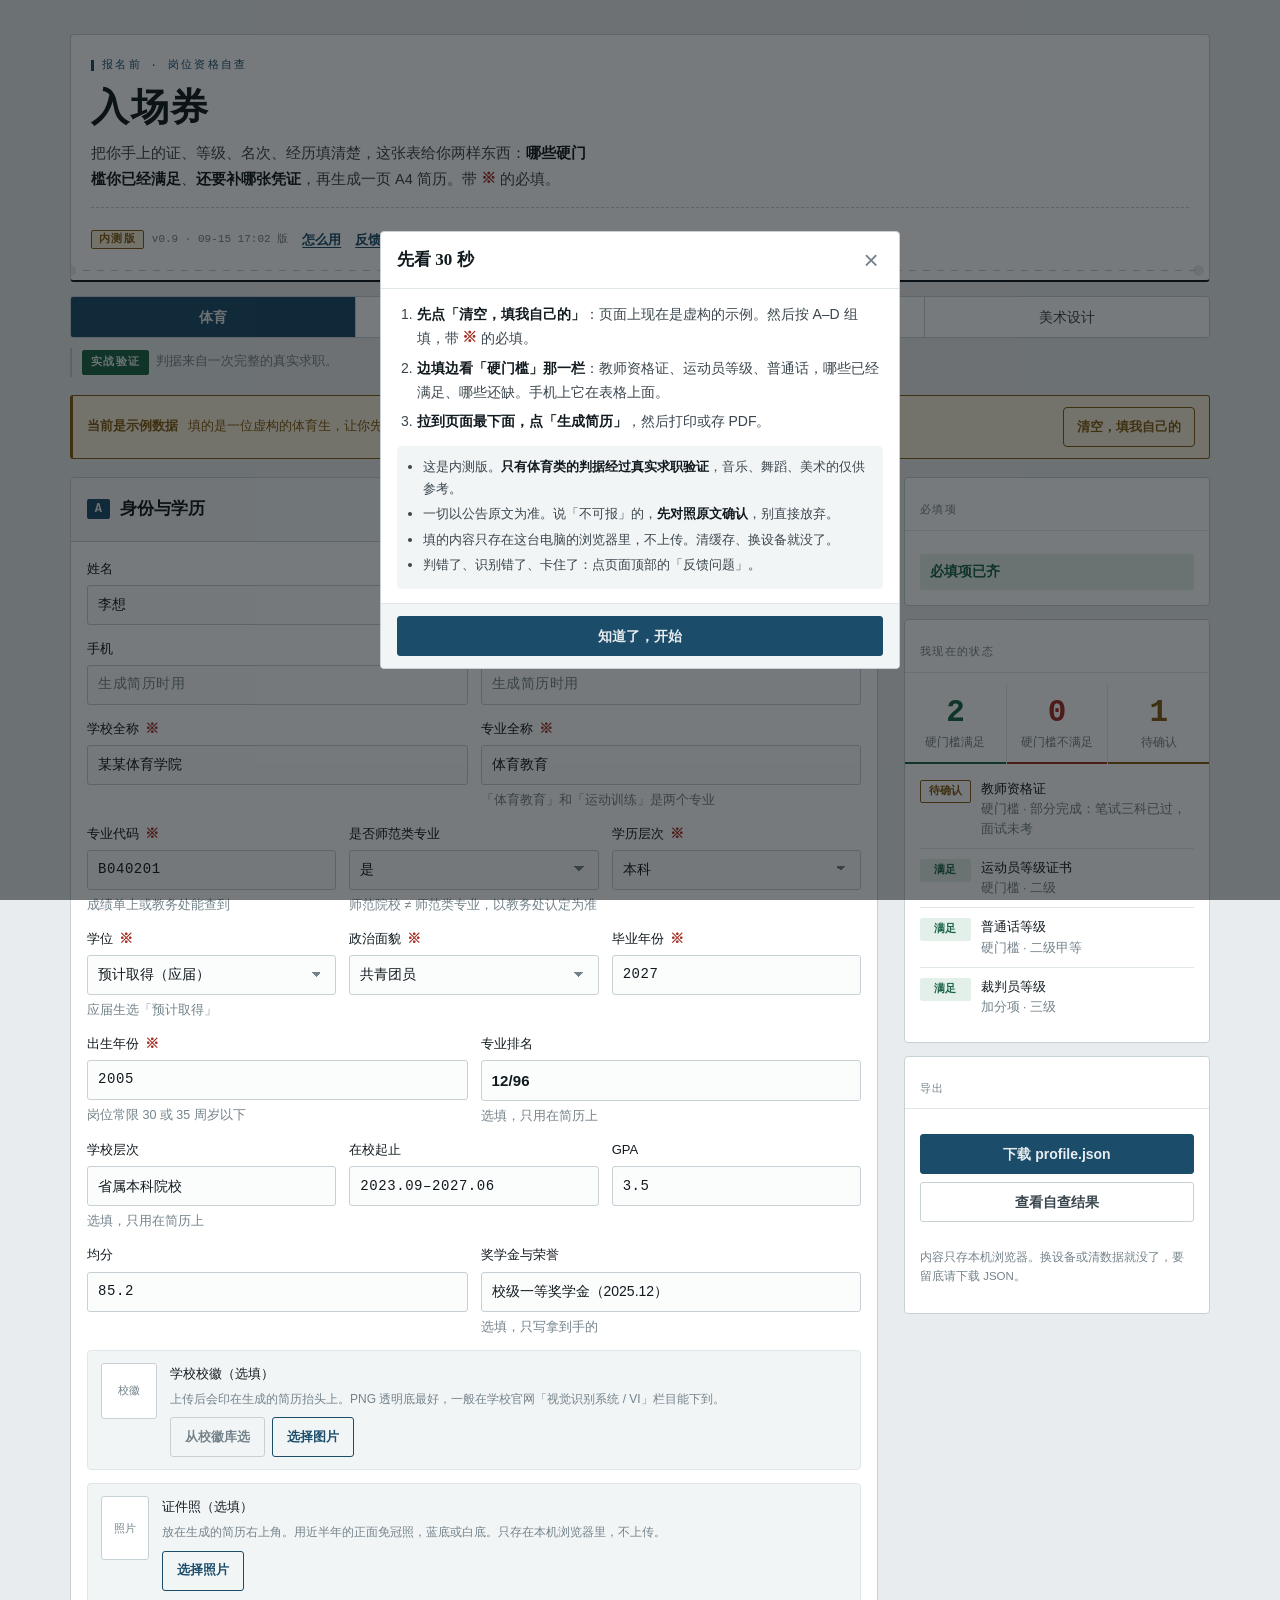
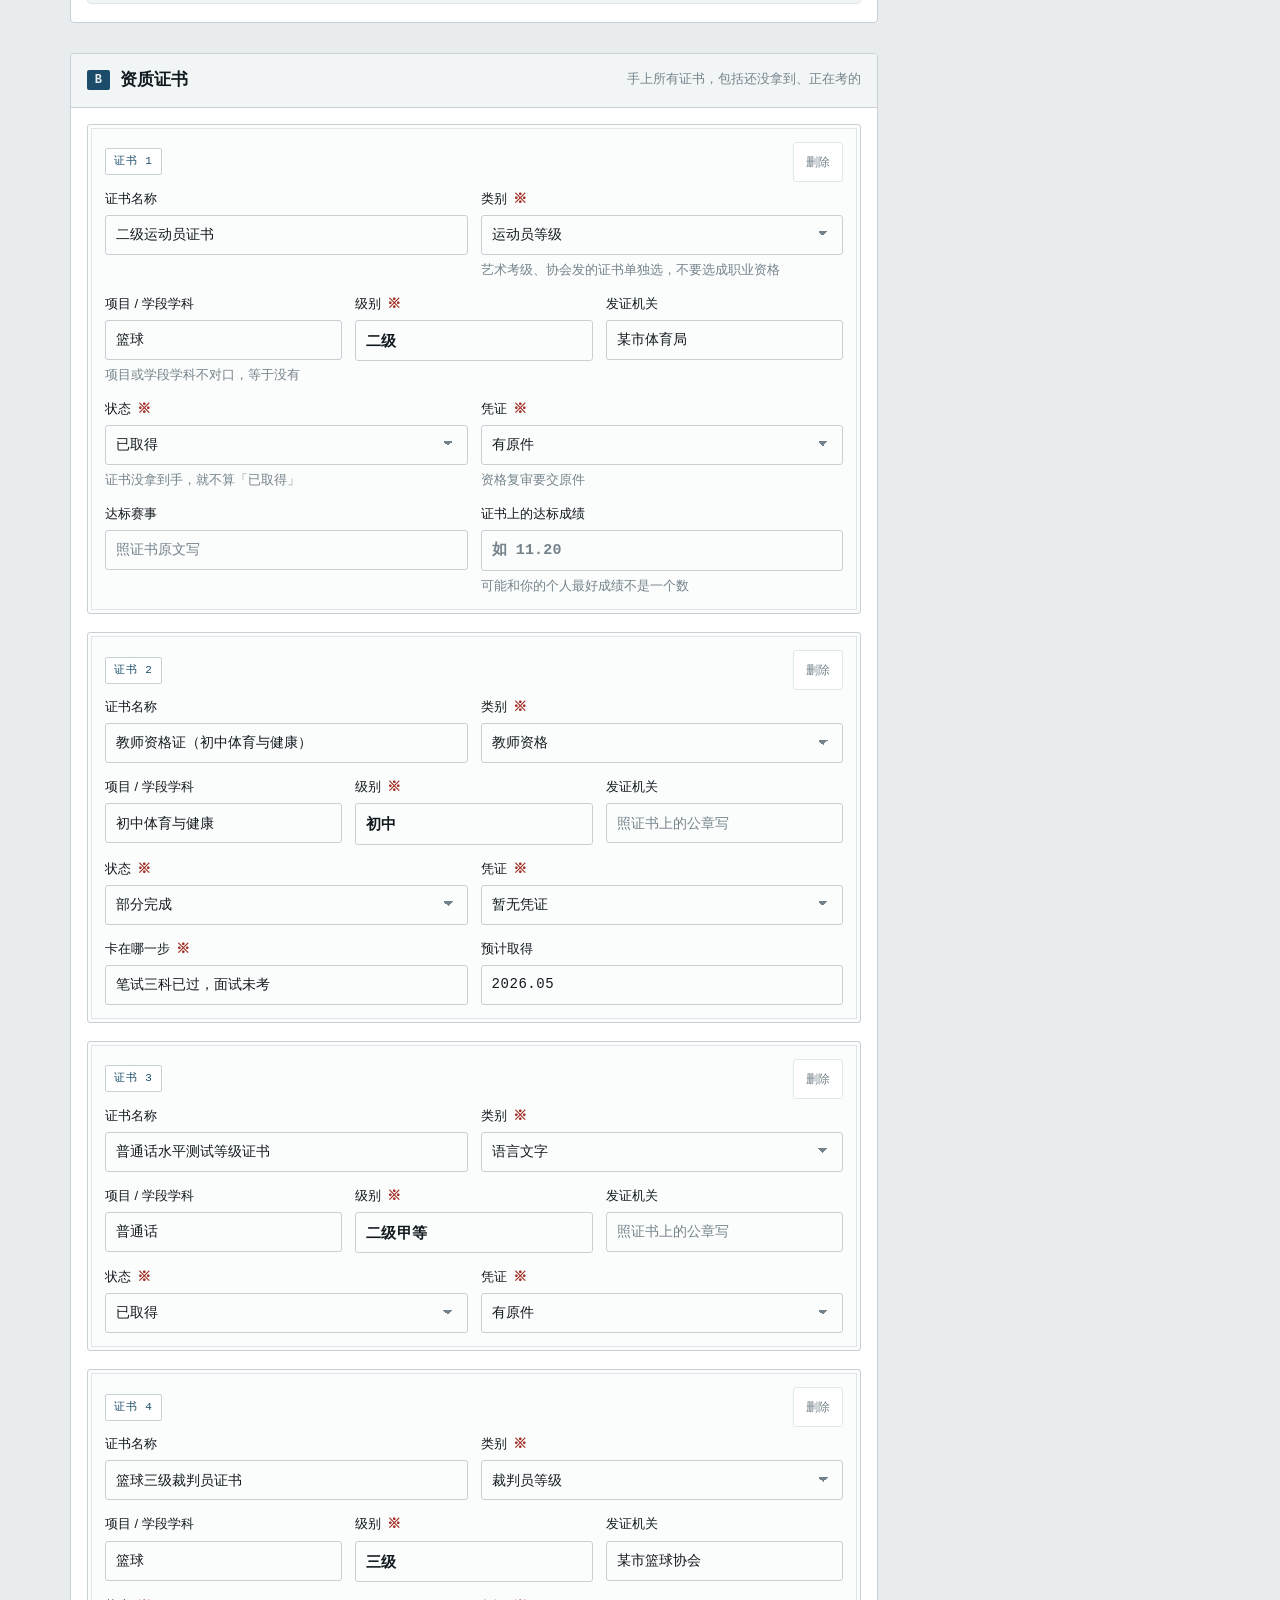
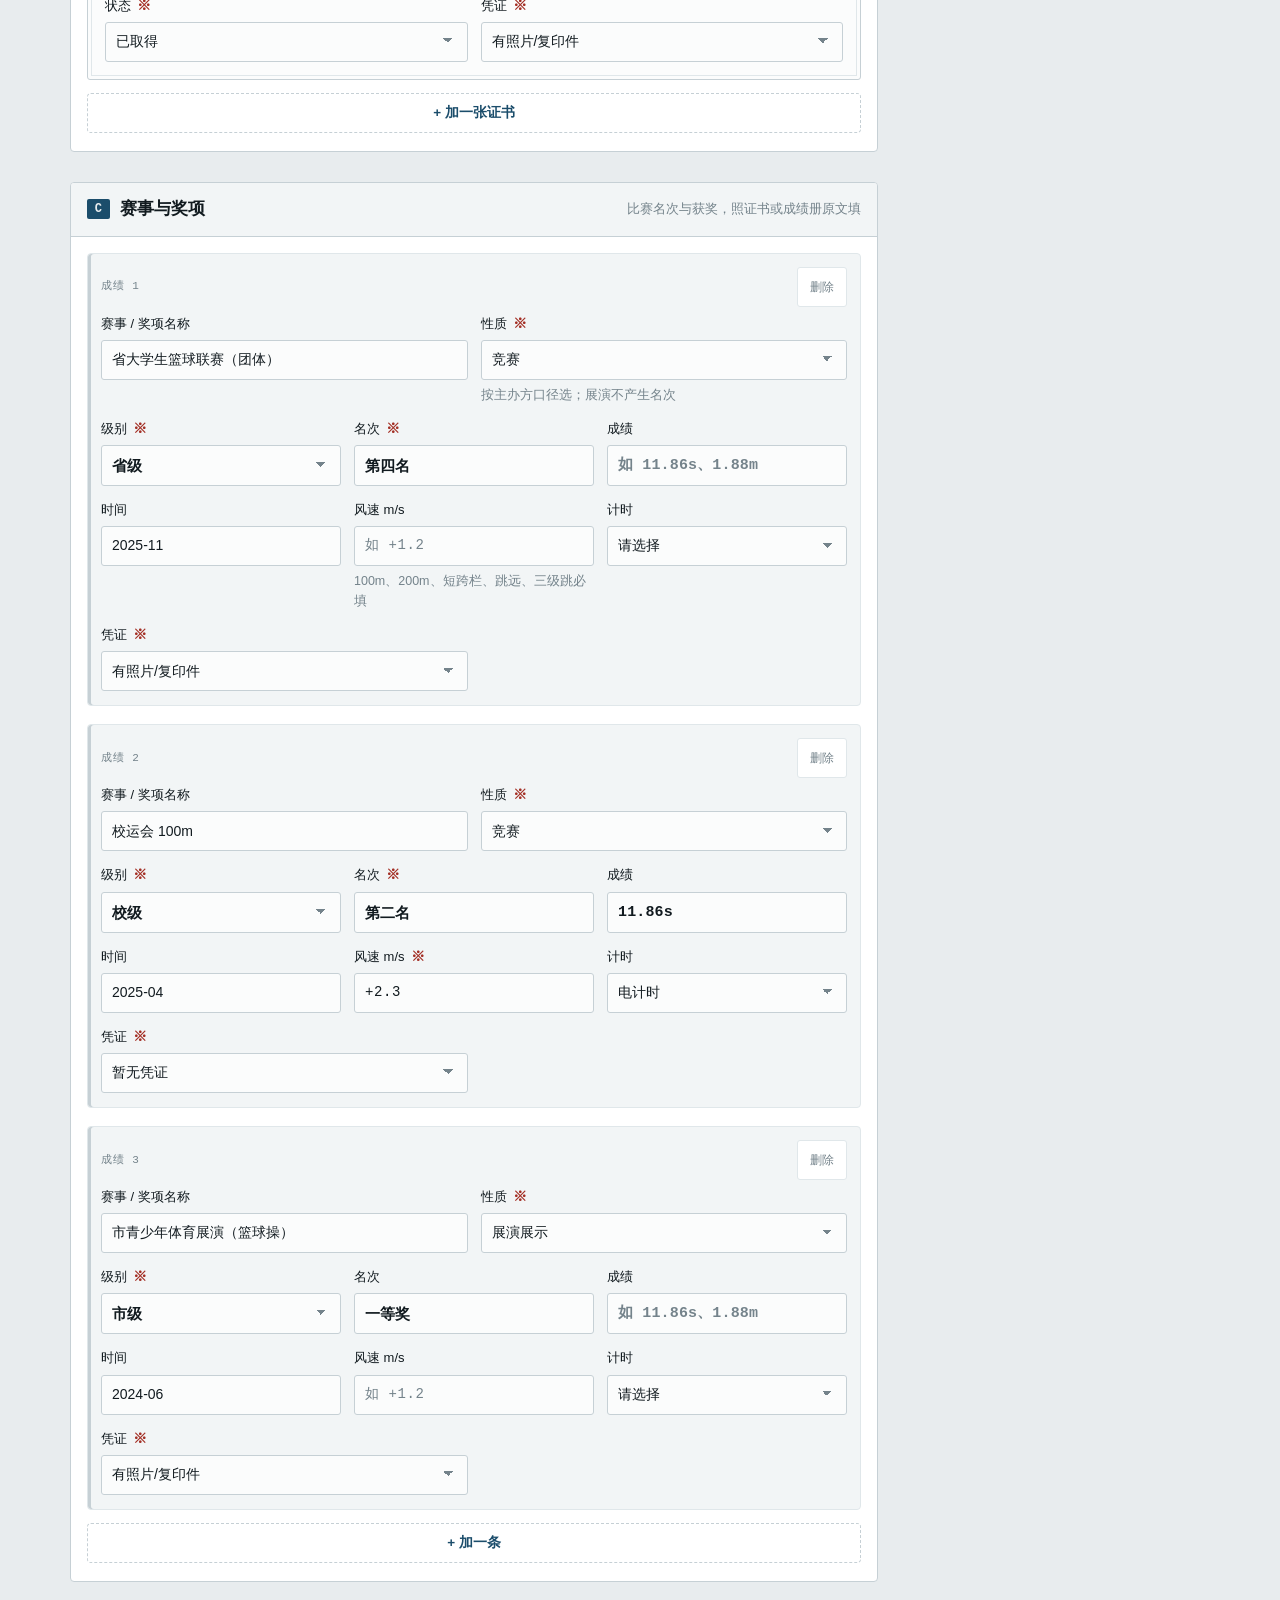
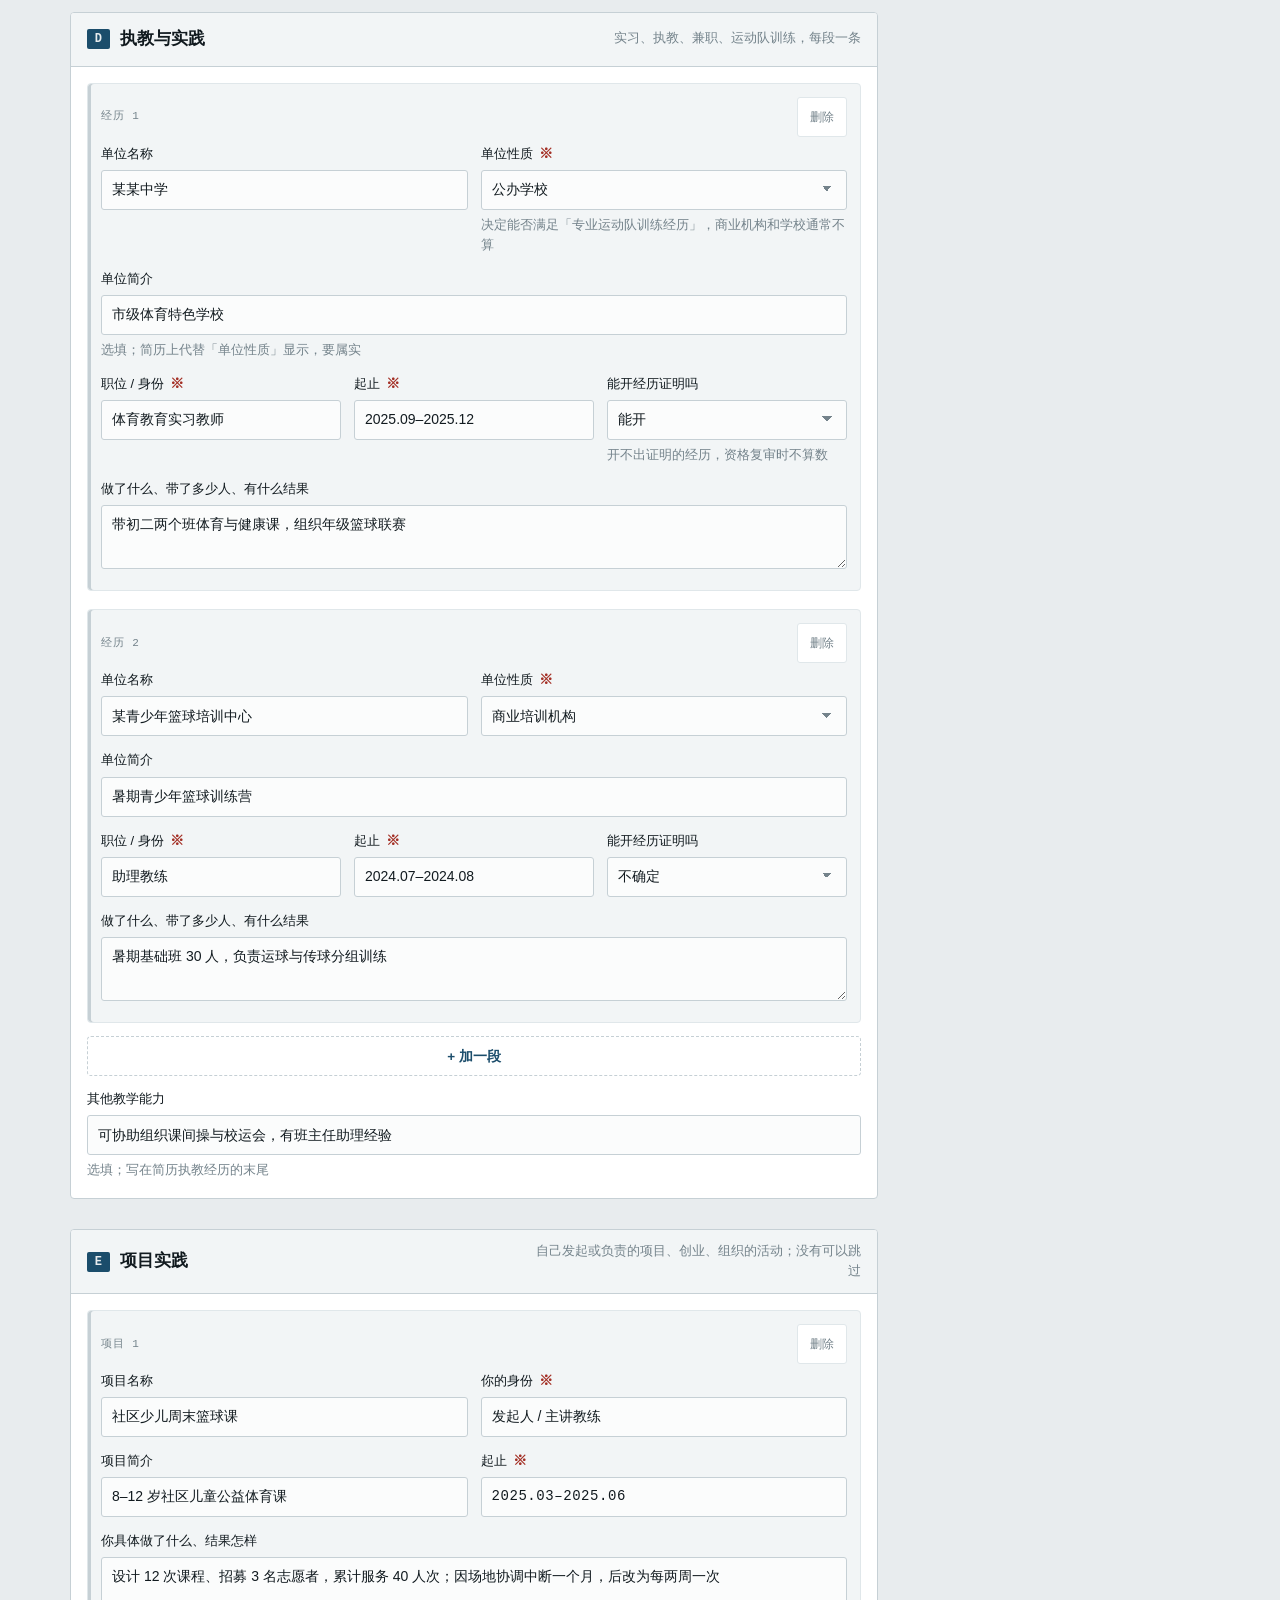
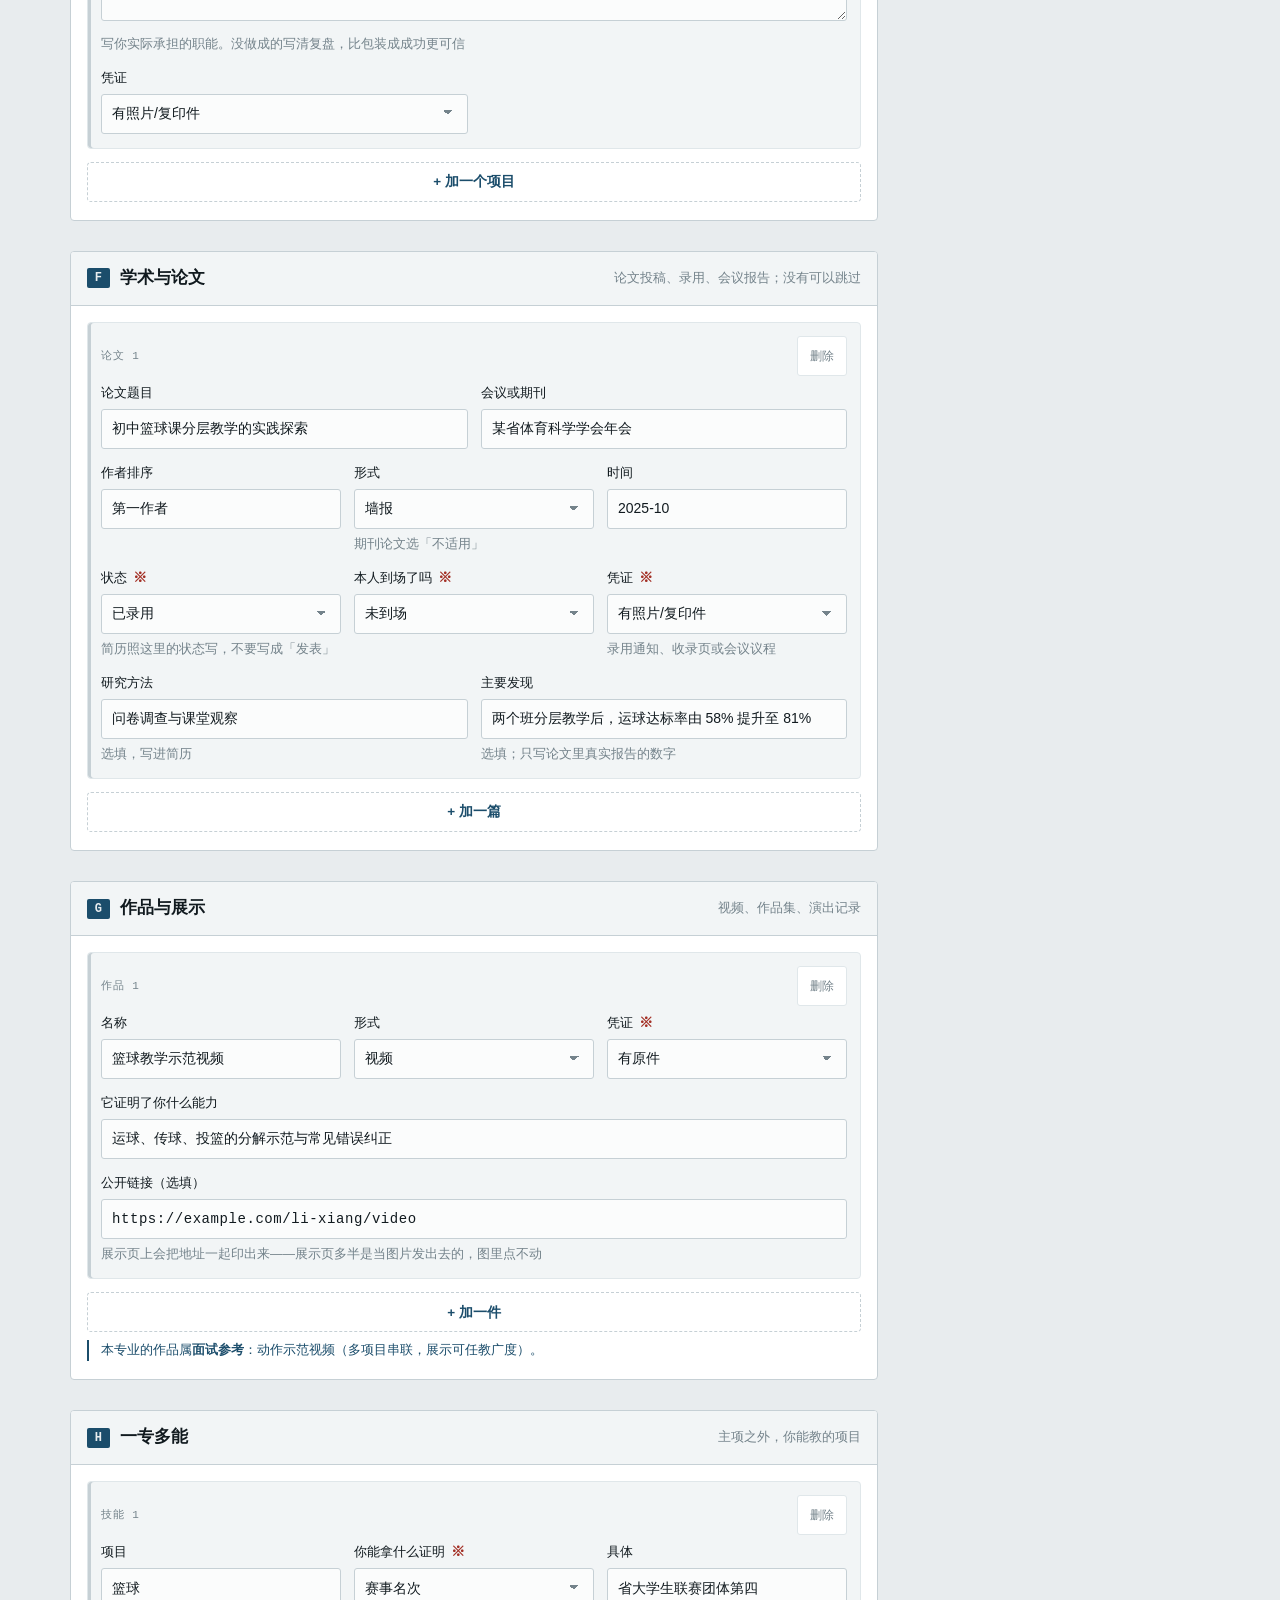
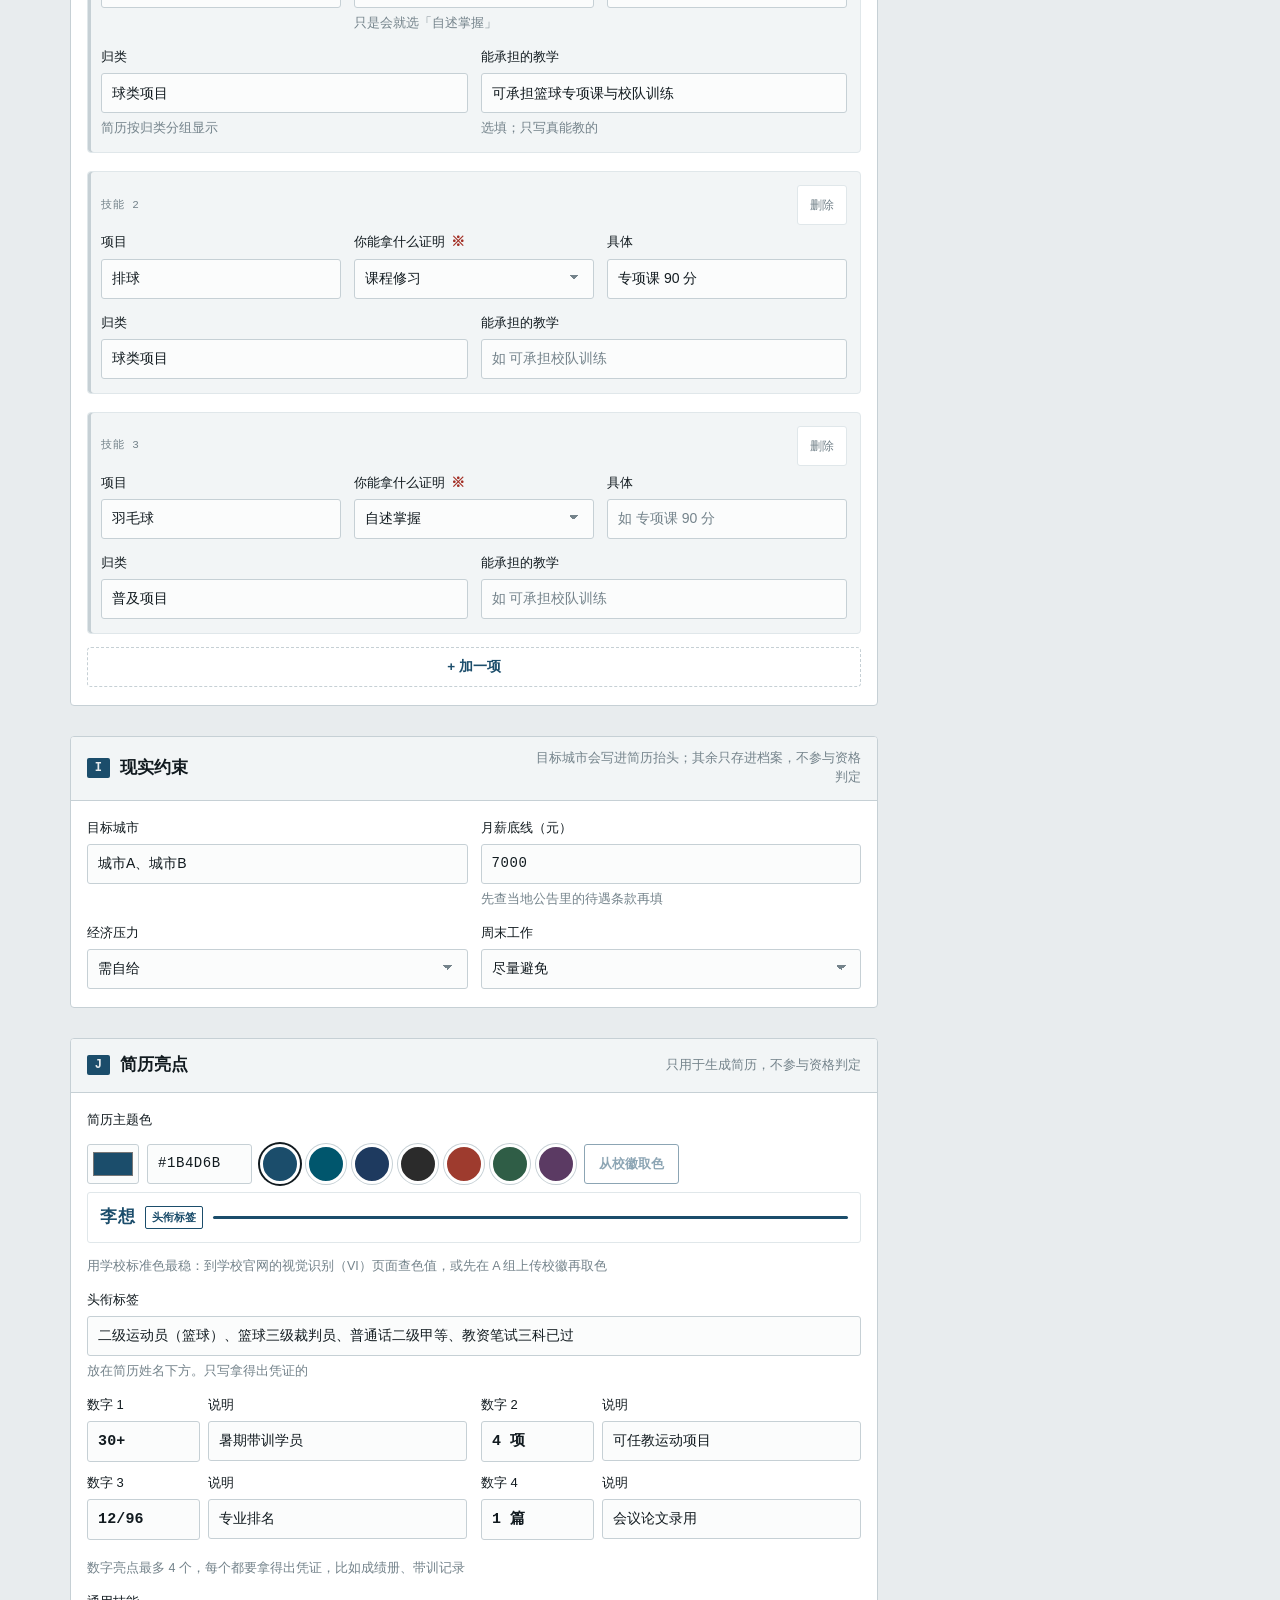
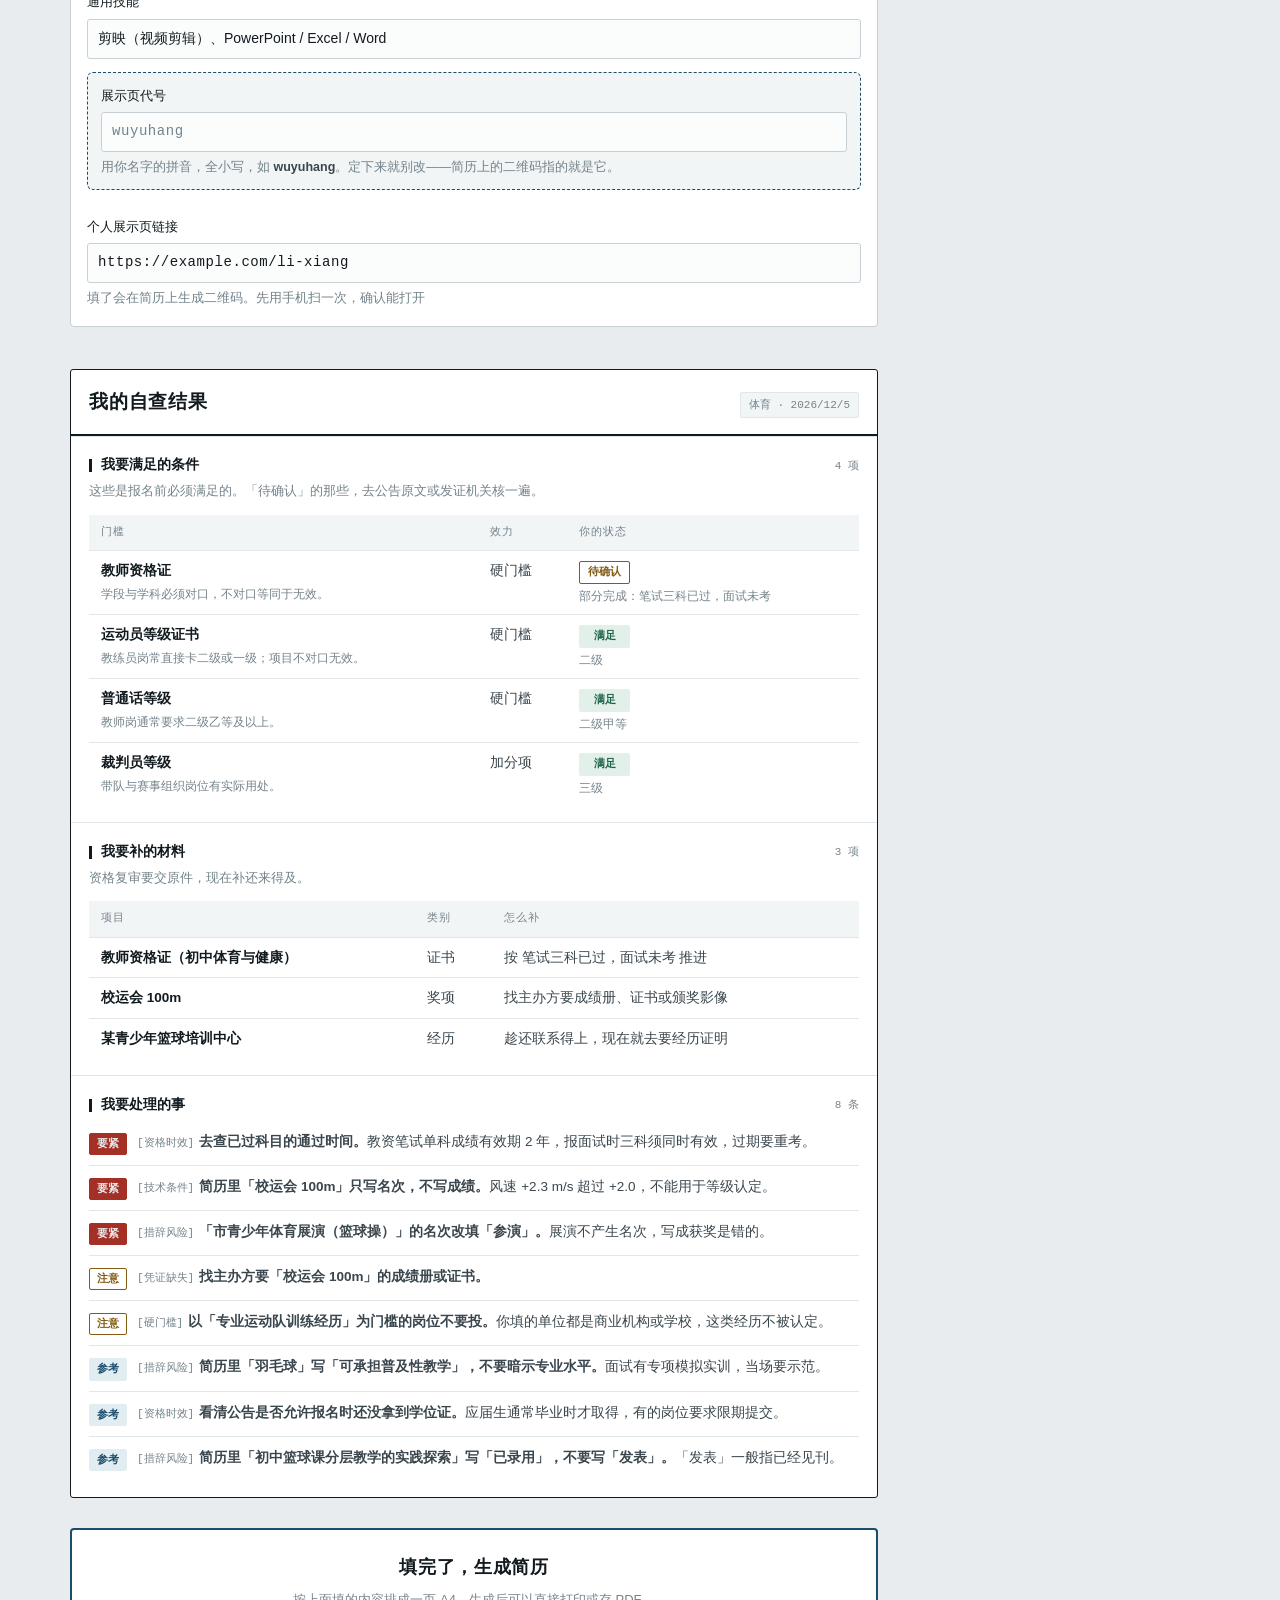
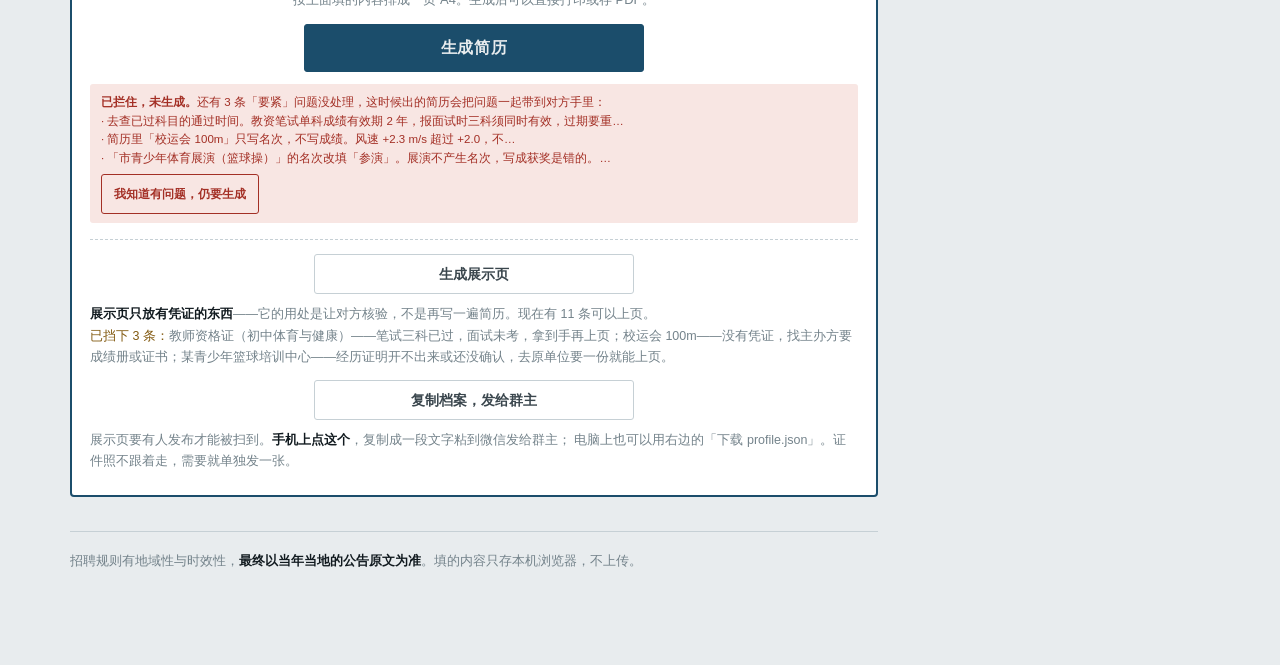
==== commit 16f098e2: "加展示页代号与「复制档案」提交（手机端唯一可行的提交路径）" ====
--- a/index.html
+++ b/index.html
@@ -303,6 +303,13 @@
 .submit-n{margin:0 0 14px;font-size:13px;line-height:1.6;color:var(--mute)}
 .submit .btn.big{width:100%;max-width:320px;margin:0 auto;font-size:15.5px;padding:14px;min-height:48px}
 .submit .blocked{margin-top:12px;text-align:left}
+.slug{display:grid;gap:8px;margin-bottom:13px;padding:12px 13px;background:var(--sunk);
+  border:1px dashed var(--indigo);border-radius:6px}
+.slug .fh b{color:var(--ink)}
+.slug .fh em{font-style:normal;color:var(--fail)}
+.slug .logo-btn{justify-self:start}
+.submit-2 .btn + .btn,
+.submit-2 .submit-n2 + .btn{margin-top:12px}
 .submit-2{margin-top:16px;padding-top:14px;border-top:1px dashed var(--rule)}
 .submit-2 .btn{width:100%;max-width:320px;margin:0 auto}
 .submit-n2{margin:10px 0 0;font-size:12.5px;line-height:1.7;color:var(--mute);text-align:left}
@@ -1655,6 +1662,9 @@
         <div class="submit-2">
           <button class="btn ghost" type="button" id="dlShowcase">生成展示页</button>
           <p class="submit-n2" id="showcaseNote"></p>
+          <button class="btn ghost" type="button" id="copyProfile">复制档案，发给群主</button>
+          <p class="submit-n2">展示页要有人发布才能被扫到。<b>手机上点这个</b>，复制成一段文字粘到微信发给群主；
+            电脑上也可以用右边的「下载 profile.json」。证件照不跟着走，需要就单独发一张。</p>
         </div>
       </div>
 
@@ -1821,6 +1831,7 @@
 if(S.me.badges==null) S.me.badges="";
 if(S.me.tools==null) S.me.tools="";
 if(S.me.showcase==null) S.me.showcase="";
+if(S.me.slug==null) S.me.slug="";   // 展示页代号：地址先约定，文件后补
 if(S.me.accent==null) S.me.accent="#1B4D6B";
 if(!S.me.kpis) S.me.kpis=[{v:"",l:""},{v:"",l:""},{v:"",l:""},{v:"",l:""}];
 ["tier","span","gpa","avg","honors"].forEach(function(k){ if(S.edu[k]==null) S.edu[k]=""; });
@@ -2545,6 +2556,7 @@
     '<div class="kg">'+kp+'</div>'+
     '<span class="fh kg-hint">数字亮点最多 4 个，每个都要拿得出凭证，比如成绩册、带训记录</span>'+
     field("通用技能","me.tools","如 剪映（视频剪辑）、PowerPoint / Excel / Word")+
+    slugBlock()+
     field("个人展示页链接","me.showcase","https://…","mono","填了会在简历上生成二维码。先用手机扫一次，确认能打开")+
     '</div>');
 
@@ -2679,6 +2691,19 @@
     var rb=el("dlResume"); if(rb && !rb.disabled) rb.click();   // 被拦住时让人看见拦住的理由
     return;
   }
+  if(b.id==="useSlug"){
+    if(slugOK(S.me.slug)){ S.me.showcase=slugUrl(S.me.slug); S.isExample=false; renderAll(); }
+    return;
+  }
+  if(b.id==="copyProfile"){
+    var old=b.textContent;
+    copyText(submitText()).then(function(ok){
+      b.textContent = ok ? "已复制，去微信粘贴" : "复制不了，用电脑下载";
+      if(!ok){ var t=el("fallback"); if(t){ t.hidden=false; t.value=submitText(); t.focus(); t.select(); } }
+      setTimeout(function(){ b.textContent=old; },2600);
+    });
+    return;
+  }
   if(b.id==="libPick"){ openLogoLib(); return; }
   if(b.getAttribute("data-lib")){ pickLib(b.getAttribute("data-lib")); return; }
   if(b.id==="logoDel"){ S.edu.logo=""; S.edu.logoR=0; LOGO_MSG=""; renderAll(); return; }
@@ -2695,7 +2720,7 @@
   }
   if(b.id==="clearAll"){
     S={discipline:S.discipline,isExample:false,
-       me:{name:"",phone:"",email:"",target:"",photo:"",badges:"",tools:"",showcase:"",accent:"#1B4D6B",
+       me:{name:"",phone:"",email:"",target:"",photo:"",badges:"",tools:"",showcase:"",slug:"",accent:"#1B4D6B",
            kpis:[{v:"",l:""},{v:"",l:""},{v:"",l:""},{v:"",l:""}]},
        edu:{school:"",major:"",code:"",normal:"不确定",level:"",degree:"",party:"",
             gradYear:"",rank:"",birthYear:"",logo:"",tier:"",span:"",gpa:"",avg:"",honors:""},
@@ -2775,6 +2800,7 @@
         proof:proofOf(r.proof)};}),
     portfolio:S.works.filter(function(w){return w.title;}).map(function(w){
       return {type:KIND_MAP[w.kind]||w.kind||undefined,title:w.title,proves:w.proves,
+        publicUrl:tr(w.url)||undefined,
         gateRole:DISC[S.discipline].portfolio.gateRole};}),
     skills:{secondary:S.skills.filter(function(k){return k.d;}).map(function(k){
       return {discipline:k.d,evidenceStrength:k.ev||undefined,detail:k.detail,canTeach:true,
@@ -3501,7 +3527,7 @@
    数据只存本机，我们看不到任何人怎么用——出错只能靠使用者告诉我们。
    所以反馈要做到点一下就带上该带的：版本、设备、那条结论、公告原文。
    不带姓名、电话、学校、照片；附带内容摊开给使用者看、能删改，由他自己发出去。 */
-var APP_VER="0.9", APP_BUILD="09-15 16:47";     // APP_BUILD 由 build_standalone.py 打包时写入
+var APP_VER="0.9", APP_BUILD="09-15 17:02";     // APP_BUILD 由 build_standalone.py 打包时写入
 var FEEDBACK_URL="";                     // 建好问卷后填链接；空着就只走「复制 → 发微信」
 var FB_TYPES=[["judge","判定不对"],["export","简历 / 存图有问题"],
               ["stuck","看不懂、卡住了"],["idea","其他建议"]];
@@ -3673,6 +3699,40 @@
   },{rootMargin:"-40px 0px"}).observe(box);
 }
 
+/* ═══════════ 展示页：地址先约定，文件后补 ═══════════
+   展示页要有人托管（内测期是群主统一发布）。如果等发布完再回来填地址，
+   简历就得重做一遍、二维码也要重印。所以让使用者先定一个代号，
+   地址当场算出来印进二维码，群主之后把文件放到这个路径上，码就通了。 */
+var SHOWCASE_BASE="https://camellia1094-boop.github.io/selfcheck/p/";
+function slugOK(s){ return /^[a-z0-9][a-z0-9-]{1,23}$/.test(String(s||"")); }
+function slugUrl(s){ return SHOWCASE_BASE+String(s||"")+".html"; }
+
+function slugBlock(){
+  var s=String(S.me.slug||"").trim(), ok=slugOK(s);
+  var tip = !s ? '用你名字的拼音，全小写，如 <b>wuyuhang</b>。定下来就别改——简历上的二维码指的就是它。'
+    : ok ? '你的展示页地址：<b class="mono">'+esc(slugUrl(s))+'</b>　还没发布，把档案发给群主，他放上去这个地址就能打开。'
+    : '<em>只能用小写字母、数字和短横线，2–24 位。</em>';
+  return '<div class="slug"><label><span class="lb">展示页代号</span>'+
+    '<input class="mono" data-p="me.slug" value="'+esc(s)+'" maxlength="24" placeholder="wuyuhang" aria-label="展示页代号">'+
+    '<span class="fh">'+tip+'</span></label>'+
+    (ok ? '<button type="button" class="logo-btn" id="useSlug">把这个地址填进下面</button>' : "")+
+    '</div>';
+}
+
+/* 手机上「下载文件」是废的（微信里点了没反应），所以提交走剪贴板：
+   复制成一段文字，粘到微信发给群主。这条路反馈功能已经验证过。 */
+function submitText(){
+  var m=S.me, tr=function(x){ return String(x||"").trim(); };
+  var slug=tr(m.slug);
+  return "【入场券 · 展示页提交】\n"+
+    "姓名："+(tr(m.name)||"（没填）")+"\n"+
+    "代号："+(slug||"（没填，群主会代取）")+"\n"+
+    (slugOK(slug) ? "发布后地址："+slugUrl(slug)+"\n" : "")+
+    "日期："+new Date().toISOString().slice(0,10)+"　版本："+verText()+"\n"+
+    "说明：把这整段发给内测群主，他发布后上面那个地址就能打开。证件照不会跟着复制，需要的话单独发一张。\n\n"+
+    "<<<PROFILE\n"+JSON.stringify(buildProfile())+"\nPROFILE>>>";
+}
+
 function initBeta(){
   var v=el("betaVer"); if(v) v.textContent=verText();
   var sn=el("submitNote");
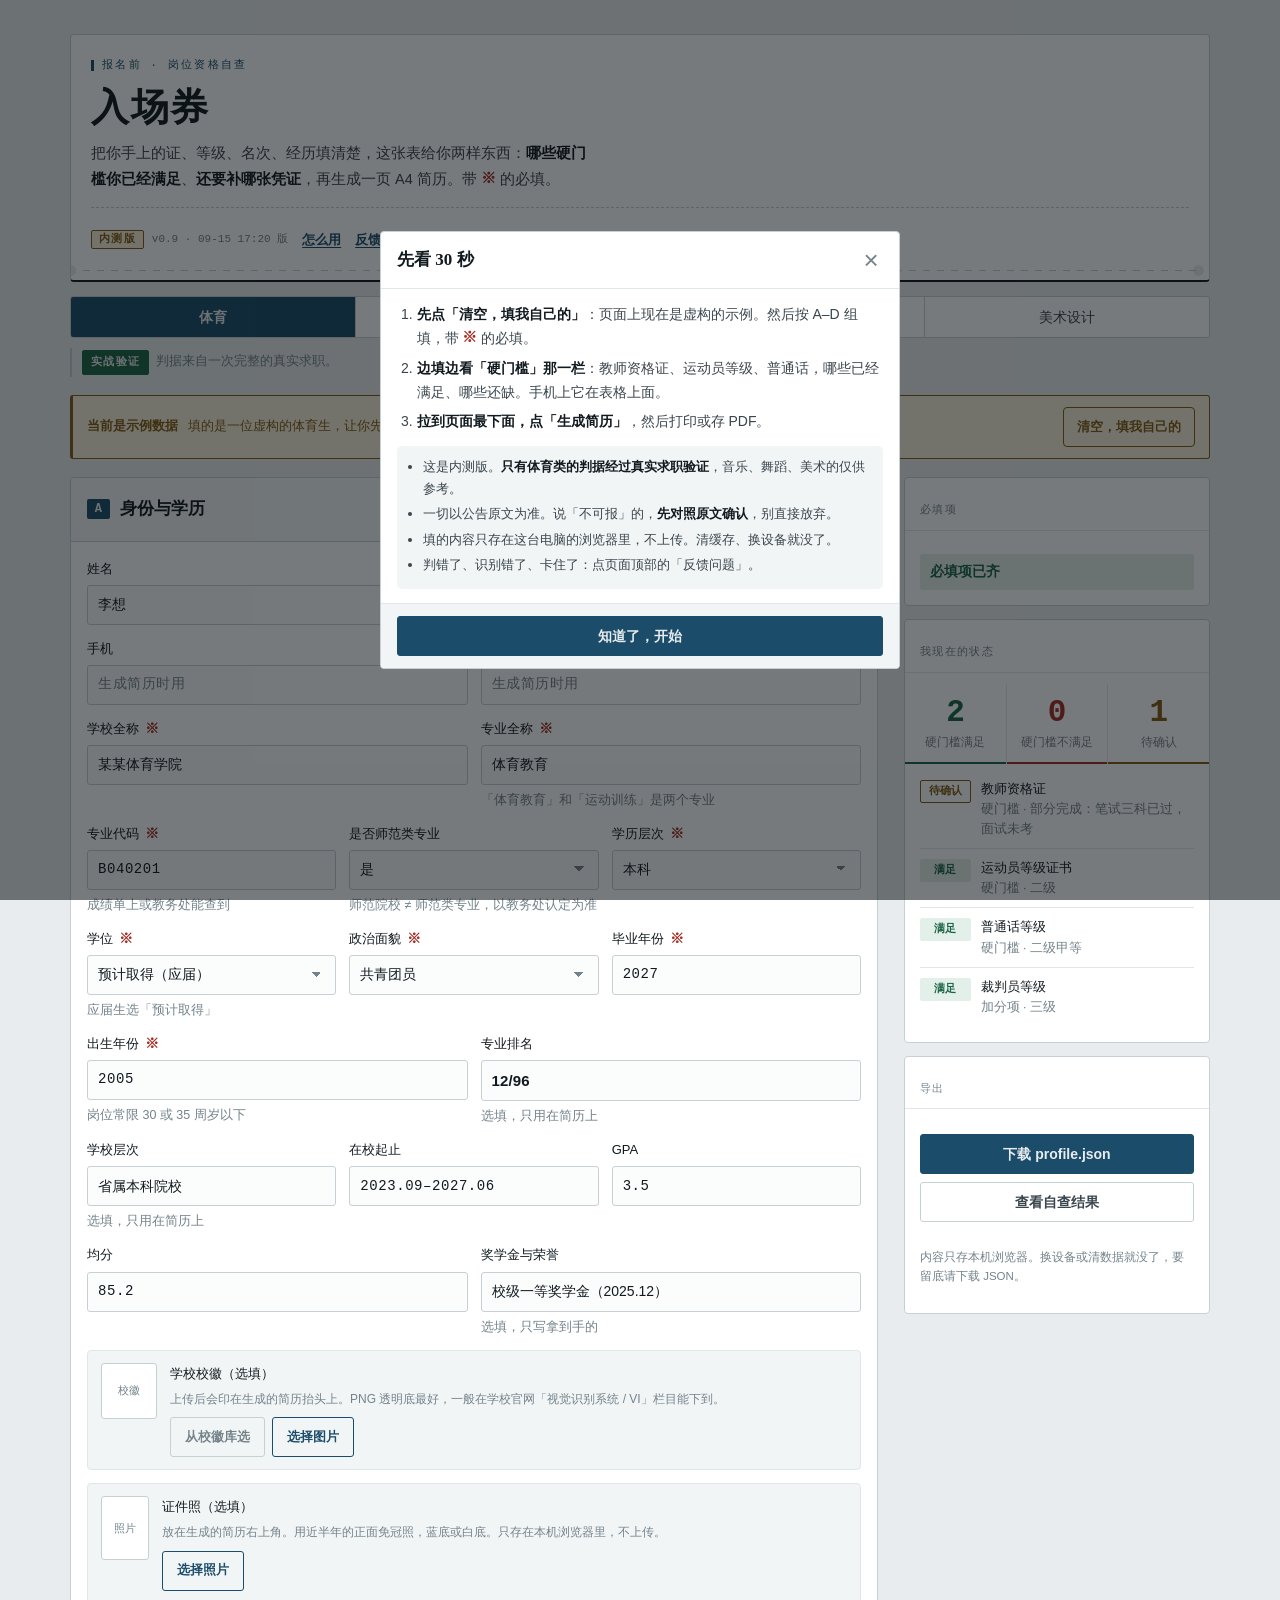
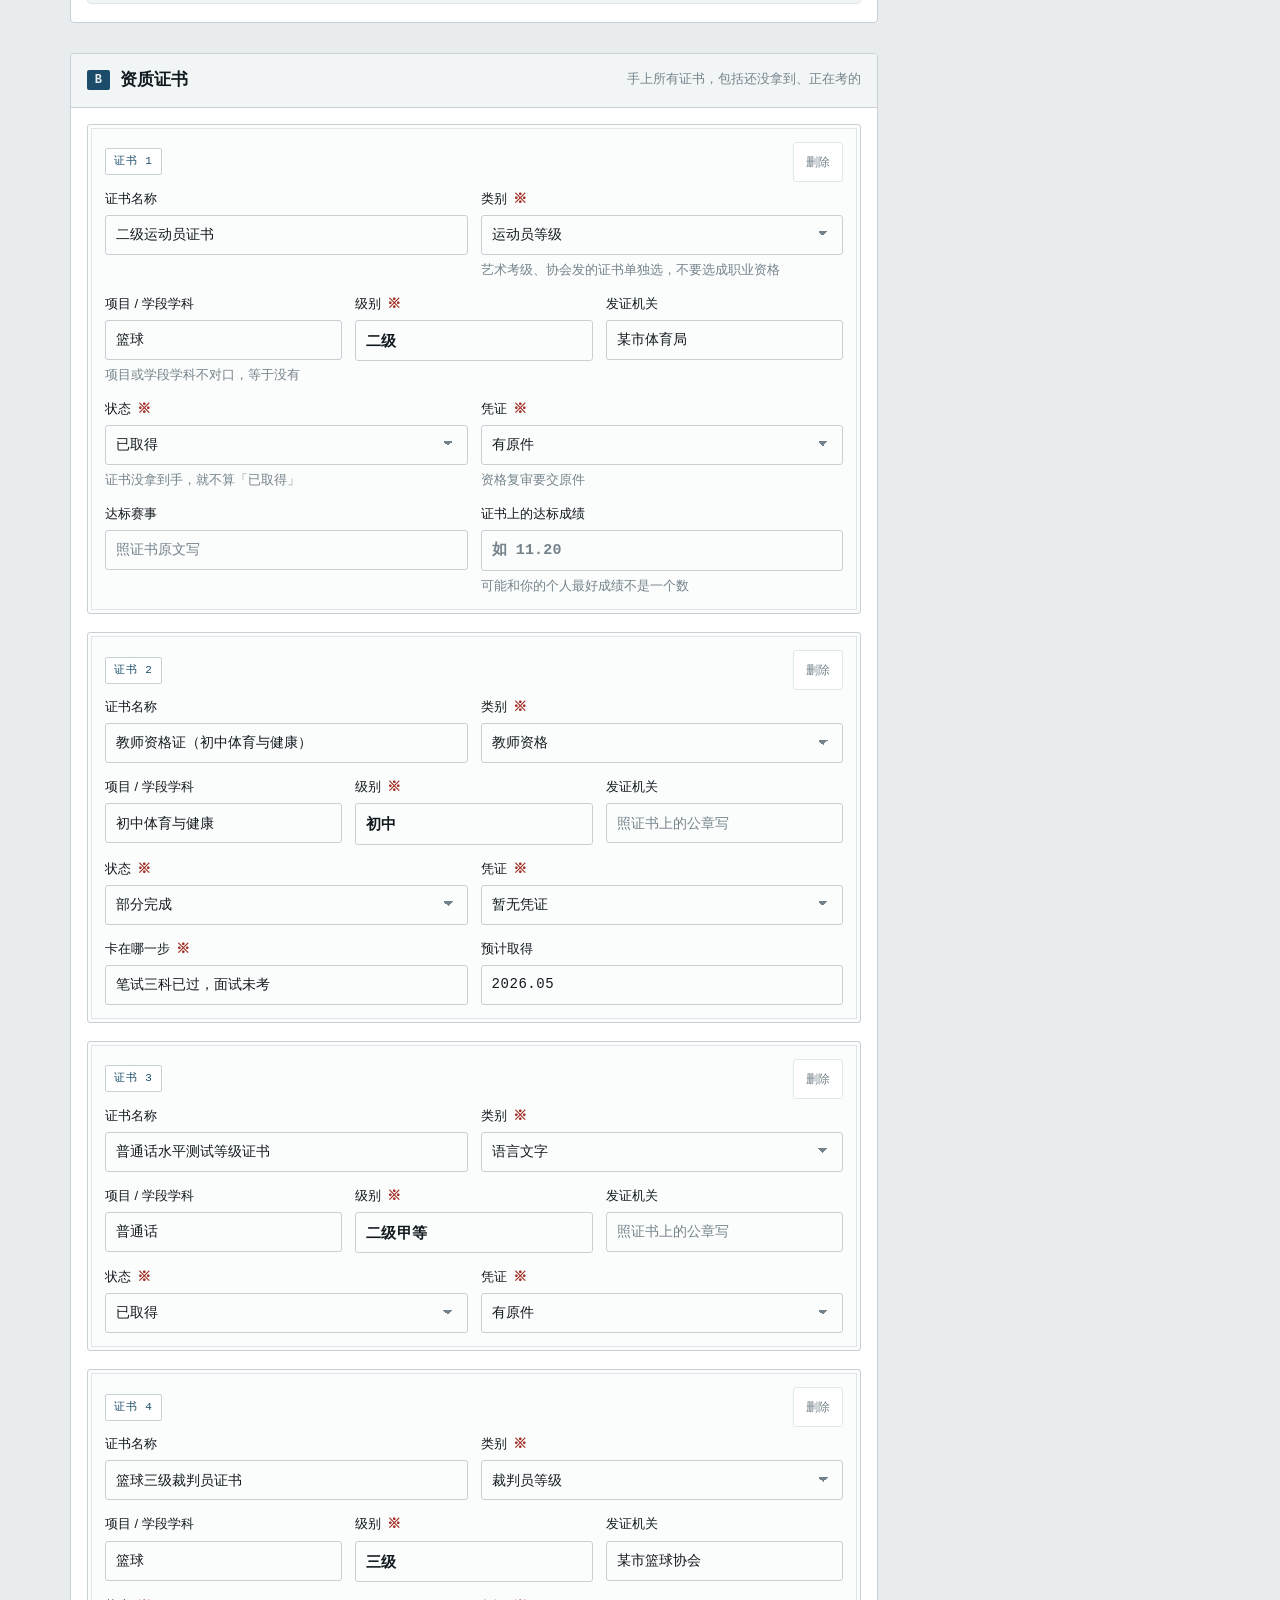
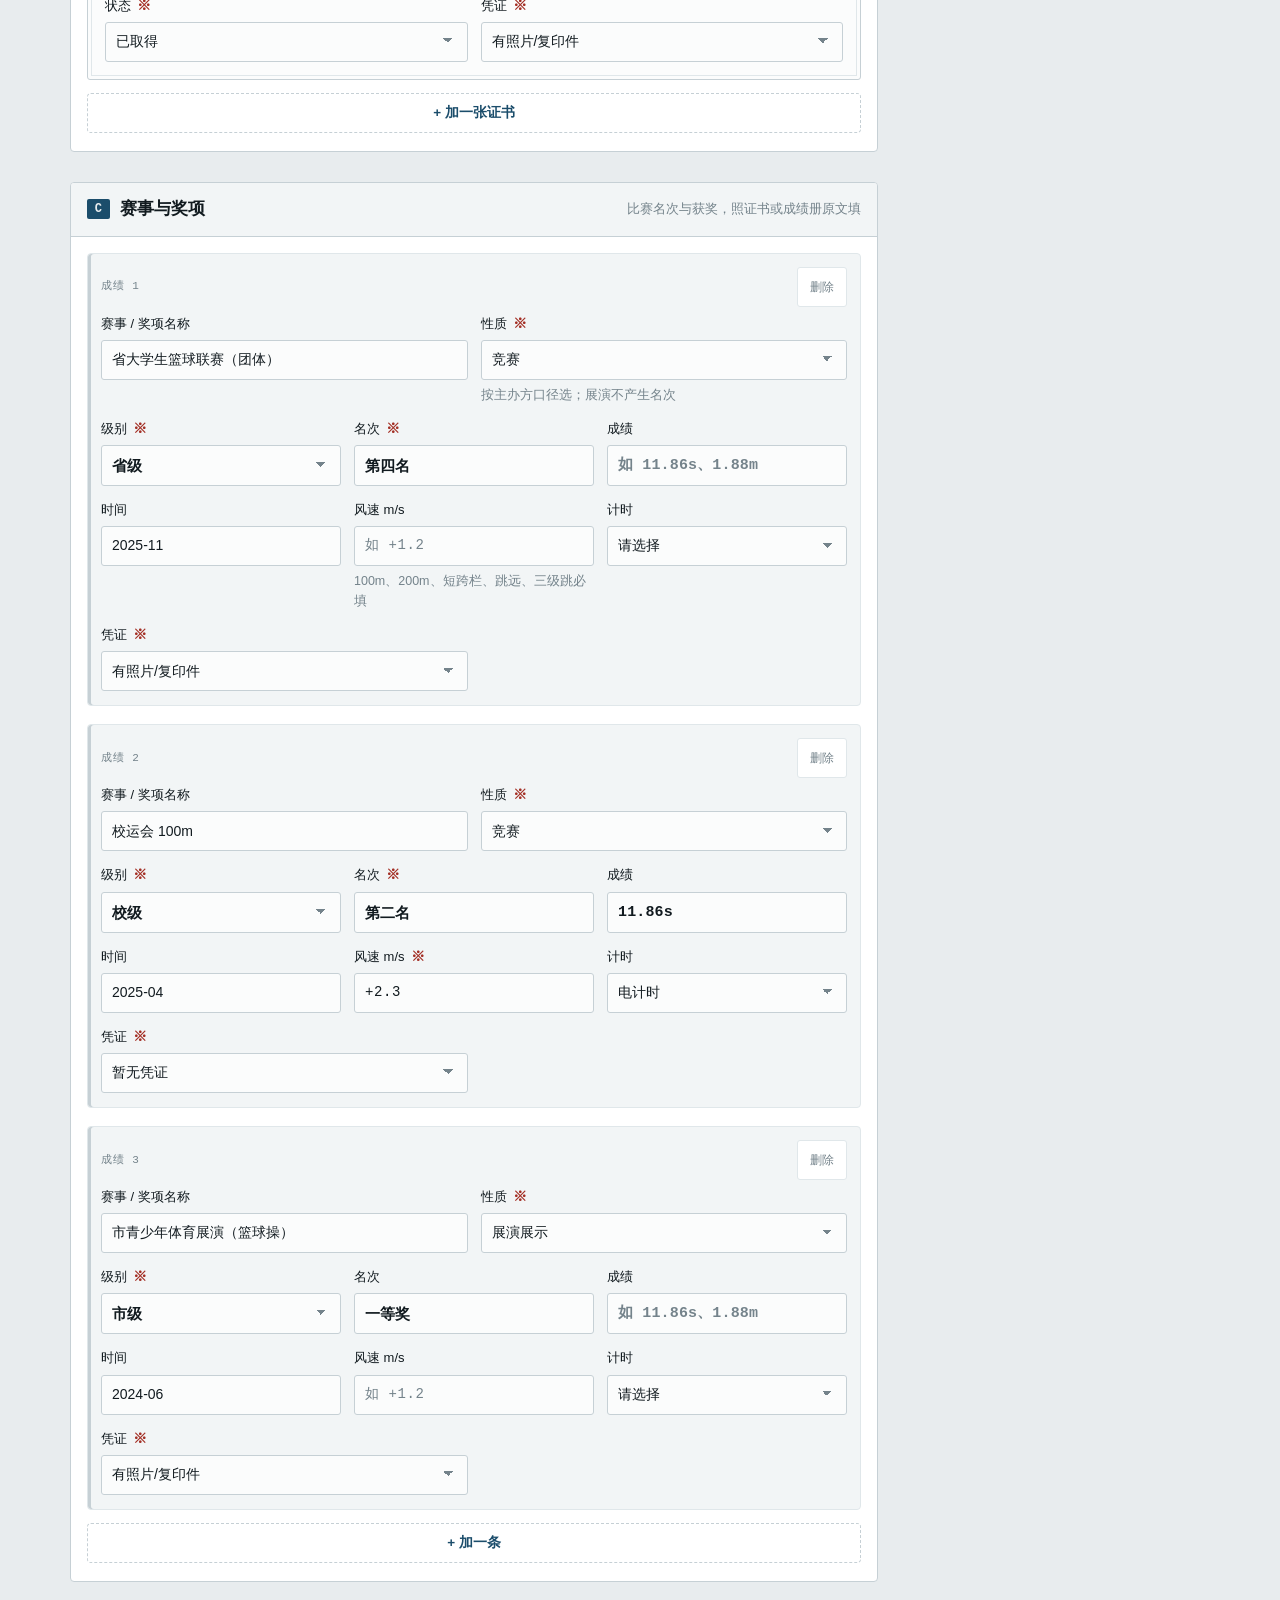
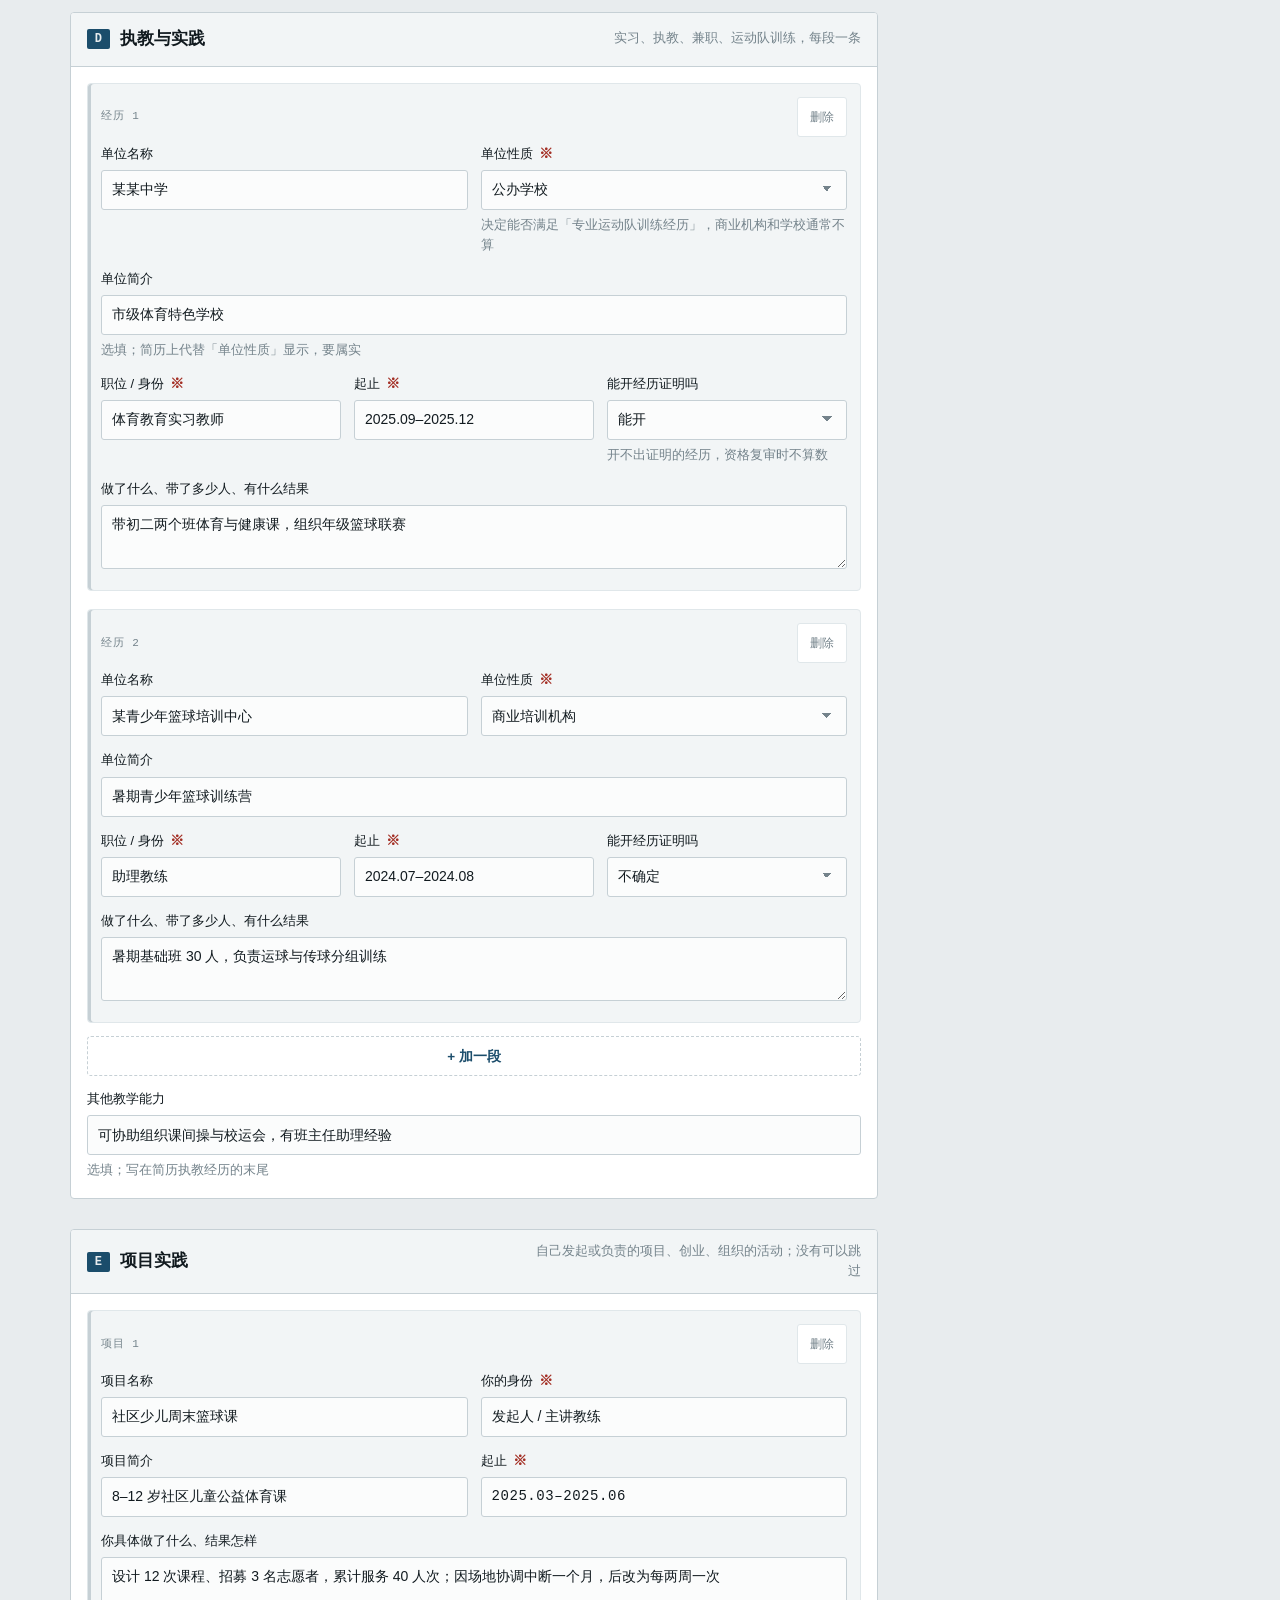
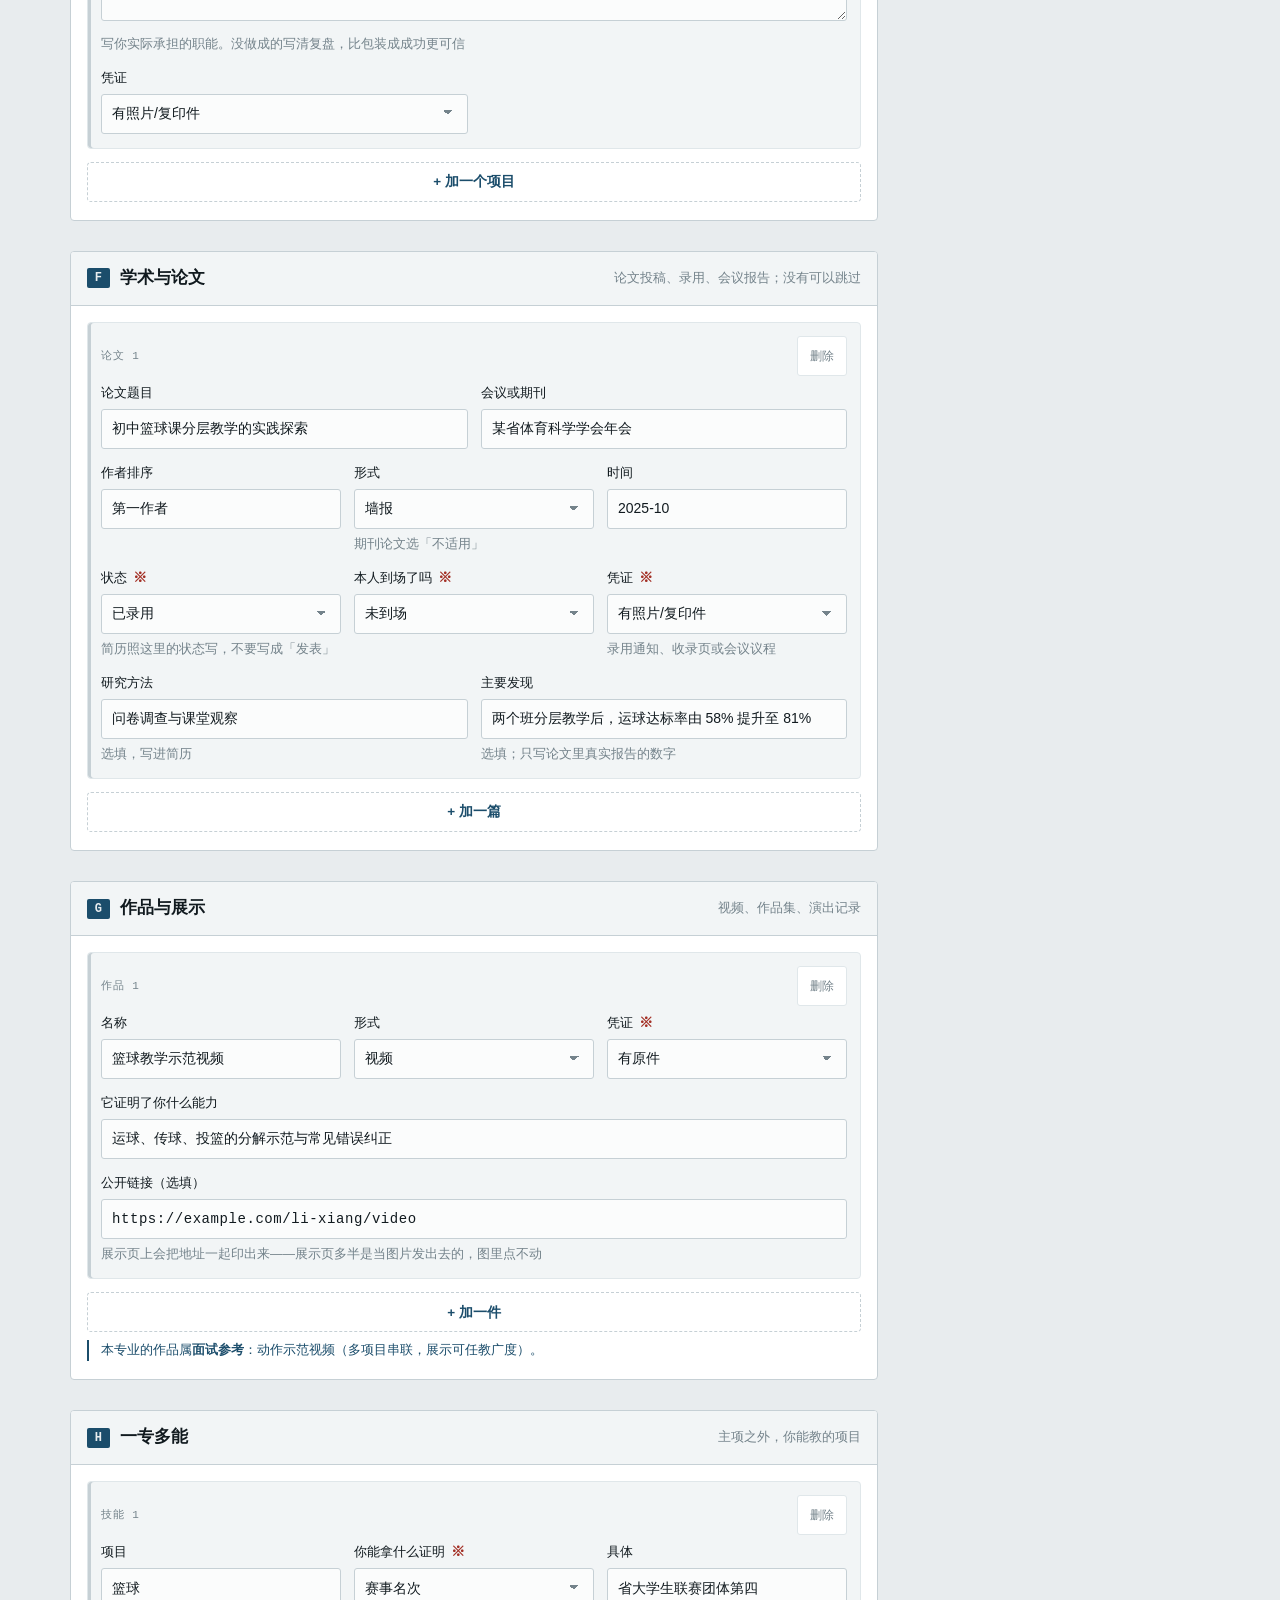
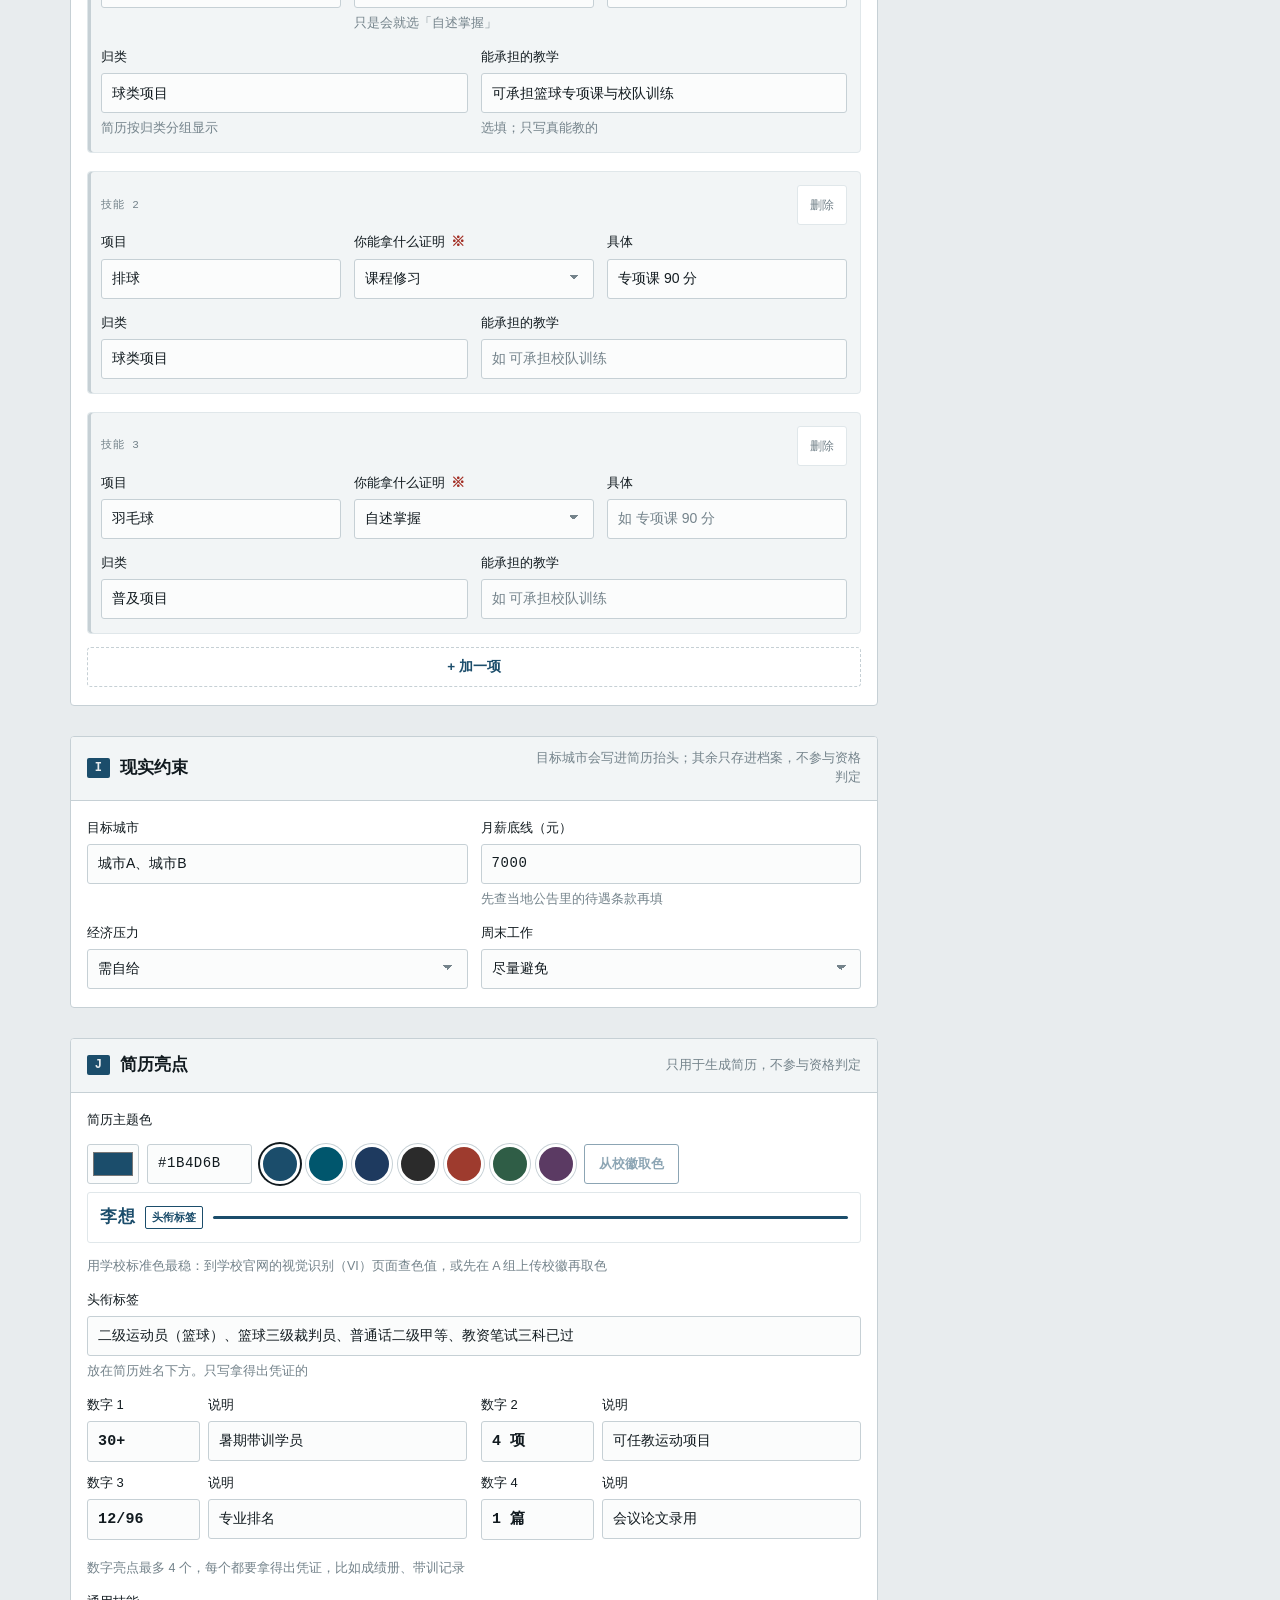
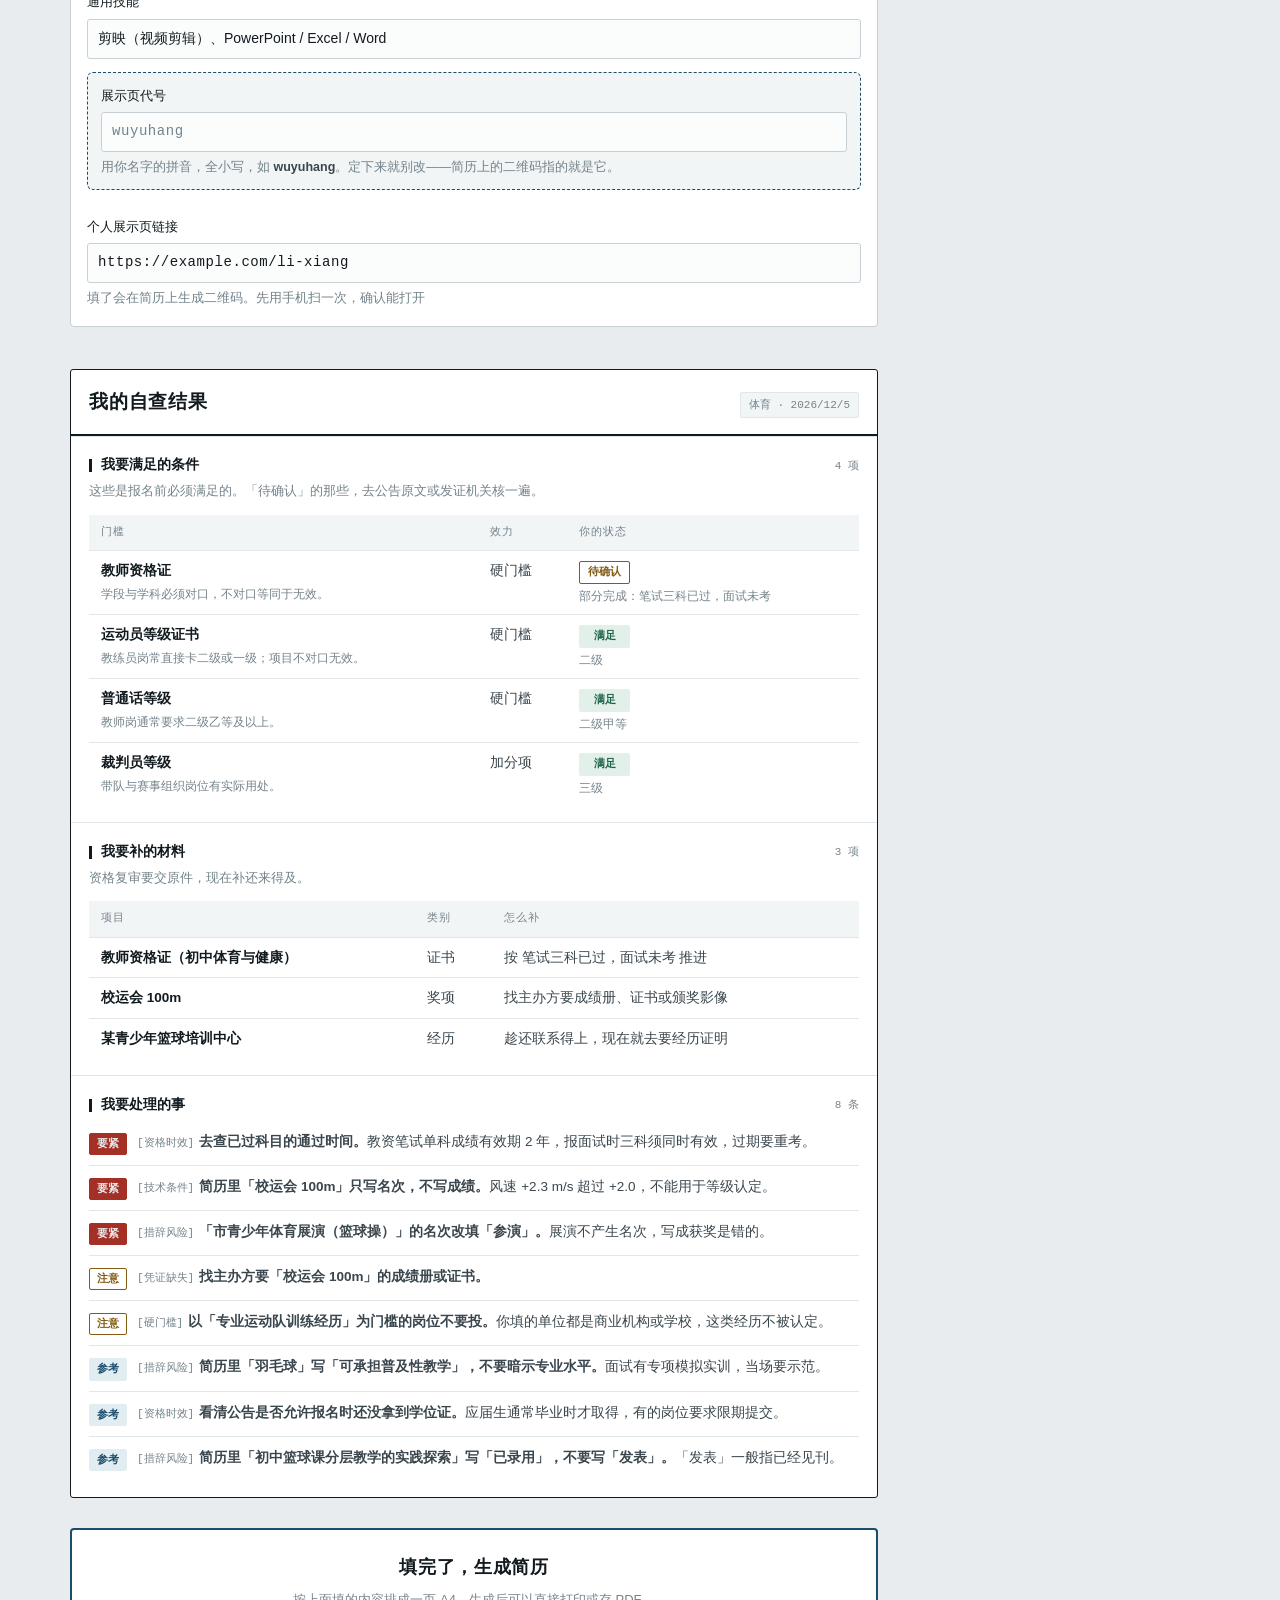
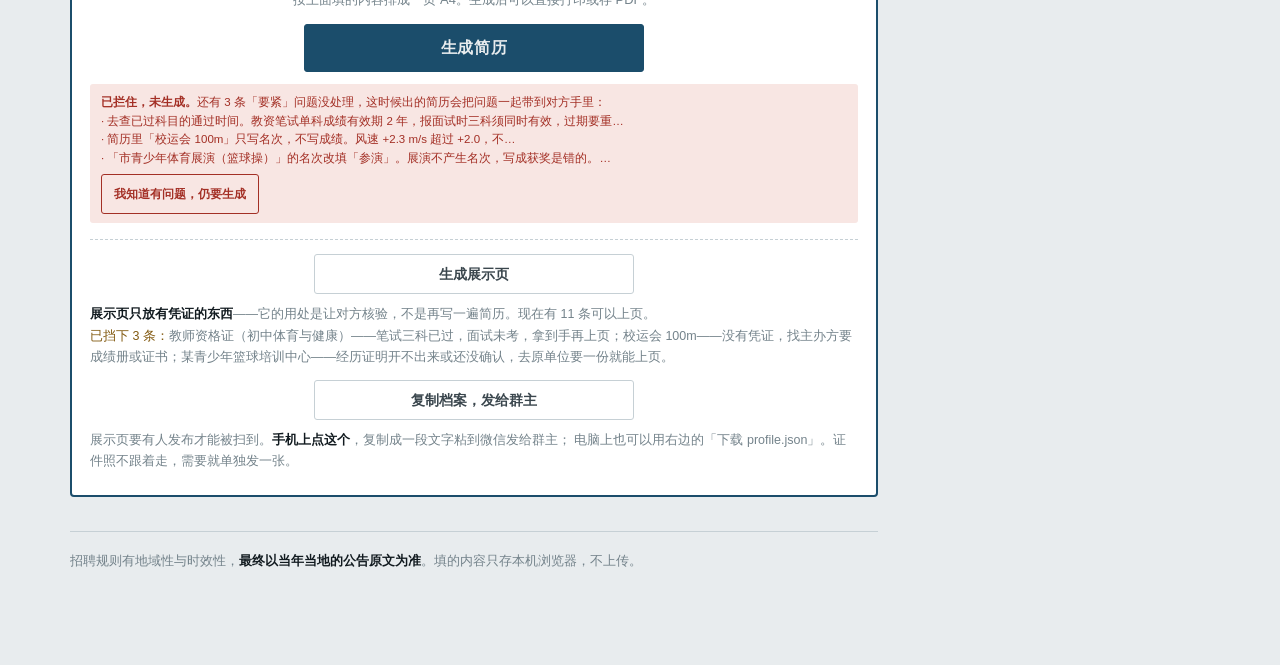
==== commit 4c183aa5: "修「生成简历没有二维码」：代号自动写入链接，生成前等二维码库" ====
--- a/index.html
+++ b/index.html
@@ -1657,6 +1657,7 @@
         <p class="submit-t">填完了，生成简历</p>
         <p class="submit-n" id="submitNote">按上面填的内容排成一页 A4。</p>
         <button class="btn big" type="button" id="dlResume">生成简历</button>
+        <p class="submit-warn" id="qrNote" hidden></p>
         <p class="submit-warn" id="submitWarn" hidden></p>
         <p class="blocked" id="blocked" hidden></p>
         <div class="submit-2">
@@ -2650,9 +2651,17 @@
   el("exbanner").hidden=!S.isExample; save(); }
 
 /* ═══════════════ 事件 ═══════════════ */
+/* 代号一填就写进展示页链接。原来还要再点一次「把这个地址填进下面」，
+   漏点就整张简历没有二维码——而人不会知道自己漏了什么。 */
+function syncSlug(p){
+  if(p!=="me.slug") return;
+  var sg=String(S.me.slug||"").trim(), cur=String(S.me.showcase||"").trim();
+  if(slugOK(sg) && (!cur || cur.indexOf(SHOWCASE_BASE)===0)) S.me.showcase=slugUrl(sg);
+}
+
 document.addEventListener("input",function(e){
   var p=e.target.getAttribute("data-p"); if(!p) return;
-  put(p,e.target.value); S.isExample=false;
+  put(p,e.target.value); S.isExample=false; syncSlug(p);
     if(p==="me.accent"){           // 拖动取色盘时就更新预览，不用等松手
     var acv=normHex(e.target.value), dm=document.querySelector(".accent-demo");
     if(acv && dm){ var tx=textSafe(acv); dm.querySelector("b").style.color=tx;
@@ -2663,7 +2672,7 @@
 });
 document.addEventListener("change",function(e){
   var p=e.target.getAttribute("data-p"); if(!p) return;
-  put(p,e.target.value); S.isExample=false;
+  put(p,e.target.value); S.isExample=false; syncSlug(p);
   var a=document.activeElement, id=a&&a.getAttribute("data-p");
   renderAll();
   if(id){ var back=document.querySelector('[data-p="'+id+'"]'); if(back) back.focus(); }
@@ -2747,7 +2756,14 @@
       if(f){ f.focus(); f.scrollIntoView({block:"center"}); }
       return;
     }
-    showDoc(buildResumeDoc(),(S.me.name||"")+" 简历","resume");
+    var go=function(){ showDoc(buildResumeDoc(),(S.me.name||"")+" 简历","resume"); };
+    // 二维码的库是异步加载的。不等它就生成，简历上那块会静默变成一行网址
+    if(String(S.me.showcase||"").trim() && !window.qrcode){
+      var lab=b.textContent; b.disabled=true; b.textContent="生成中…";
+      loadQR(function(){ b.disabled=false; b.textContent=lab; go(); });
+      return;
+    }
+    go();
   }
 });
 
@@ -3266,6 +3282,13 @@
 /* 展示页的说明随内容变：能上页几条、被挡下几条、缺什么 */
 function showcaseNote(){
   var n=el("showcaseNote"); if(!n) return;
+  var qrn=el("qrNote");
+  if(qrn){
+    var sc=String(S.me.showcase||"").trim();
+    qrn.hidden=!!sc;
+    if(!sc) qrn.innerHTML='<b>现在生成的简历上不会有二维码。</b>'+
+      '要让 HR 扫码看到你的展示页，先去 J 组填一个「展示页代号」——填完这里就会变。';
+  }
   var P=showcasePick();
   var on=P.certs.length+P.achs.length+P.exps.length+P.projects.length+P.papers.length+P.works.length+P.teach.length;
   var h='<b>展示页只放有凭证的东西</b>——它的用处是让对方核验，不是再写一遍简历。';
@@ -3527,7 +3550,7 @@
    数据只存本机，我们看不到任何人怎么用——出错只能靠使用者告诉我们。
    所以反馈要做到点一下就带上该带的：版本、设备、那条结论、公告原文。
    不带姓名、电话、学校、照片；附带内容摊开给使用者看、能删改，由他自己发出去。 */
-var APP_VER="0.9", APP_BUILD="09-15 17:02";     // APP_BUILD 由 build_standalone.py 打包时写入
+var APP_VER="0.9", APP_BUILD="09-15 17:20";     // APP_BUILD 由 build_standalone.py 打包时写入
 var FEEDBACK_URL="";                     // 建好问卷后填链接；空着就只走「复制 → 发微信」
 var FB_TYPES=[["judge","判定不对"],["export","简历 / 存图有问题"],
               ["stuck","看不懂、卡住了"],["idea","其他建议"]];
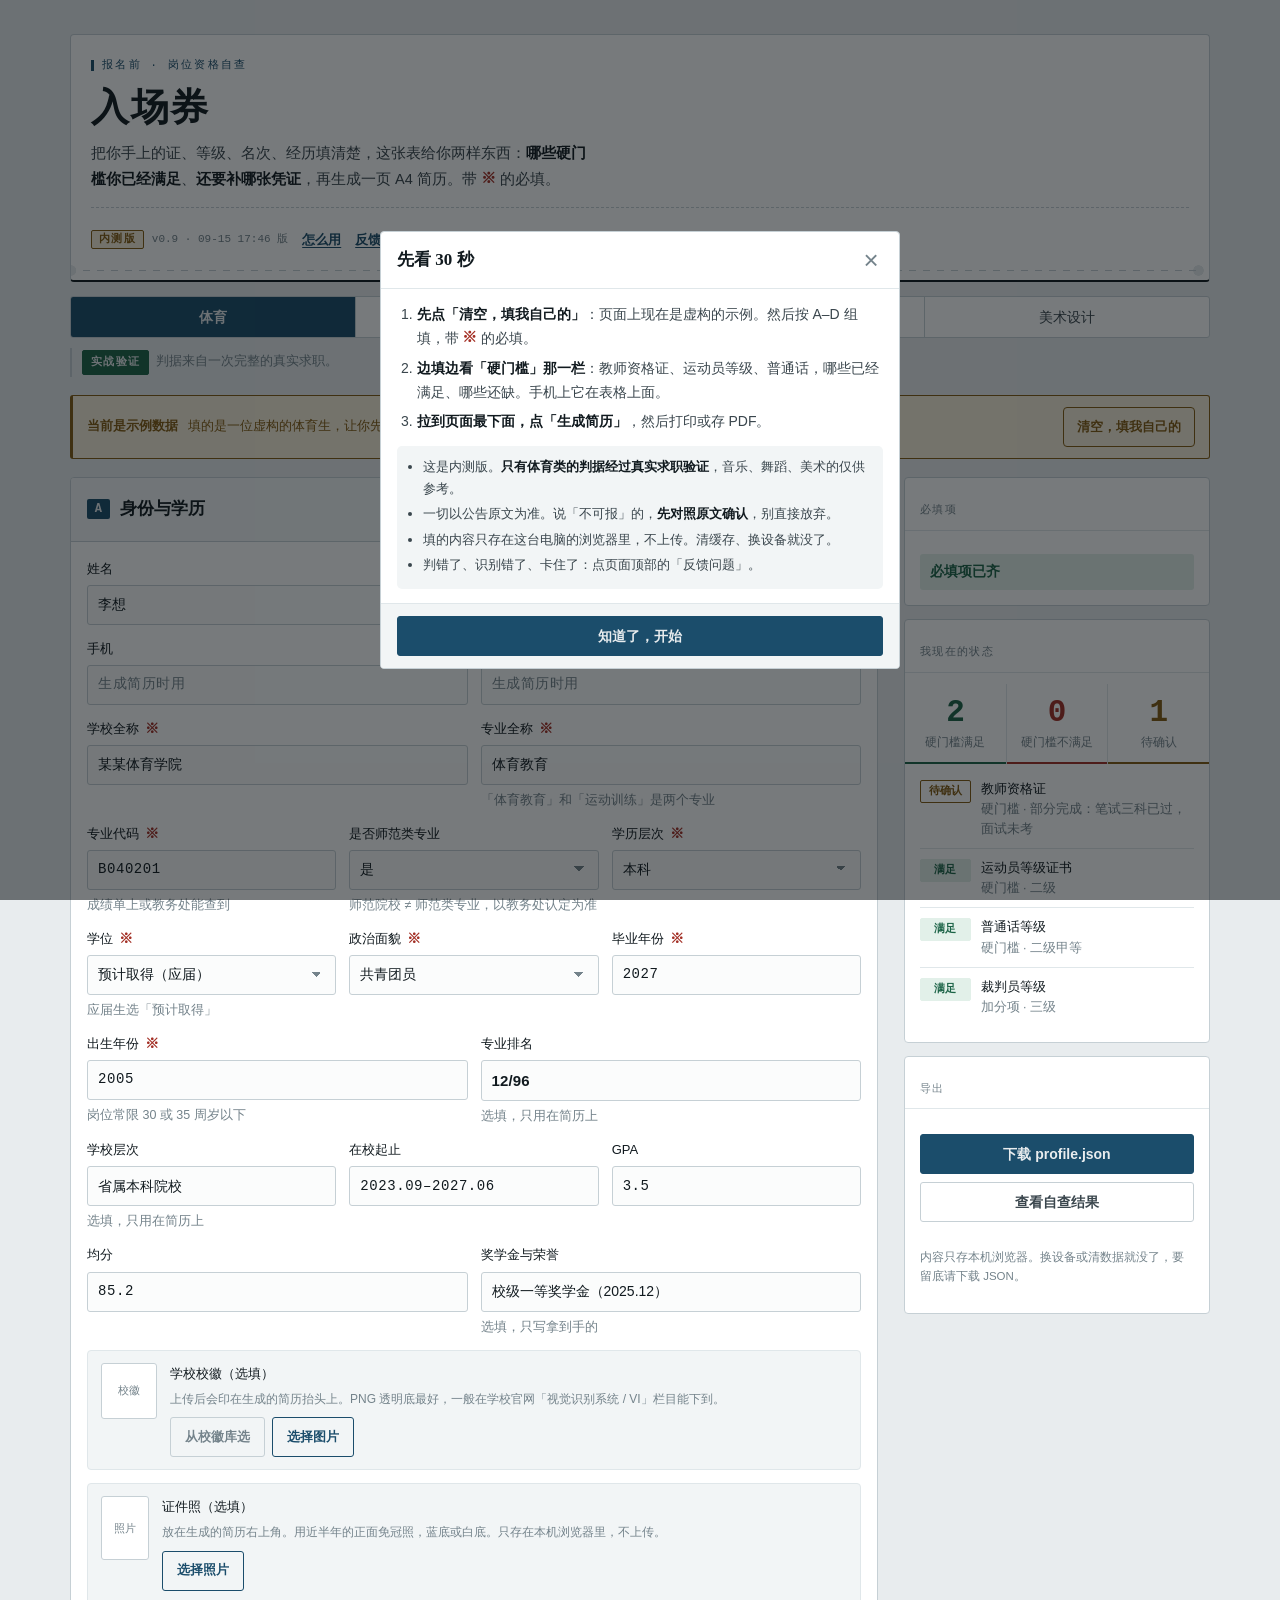
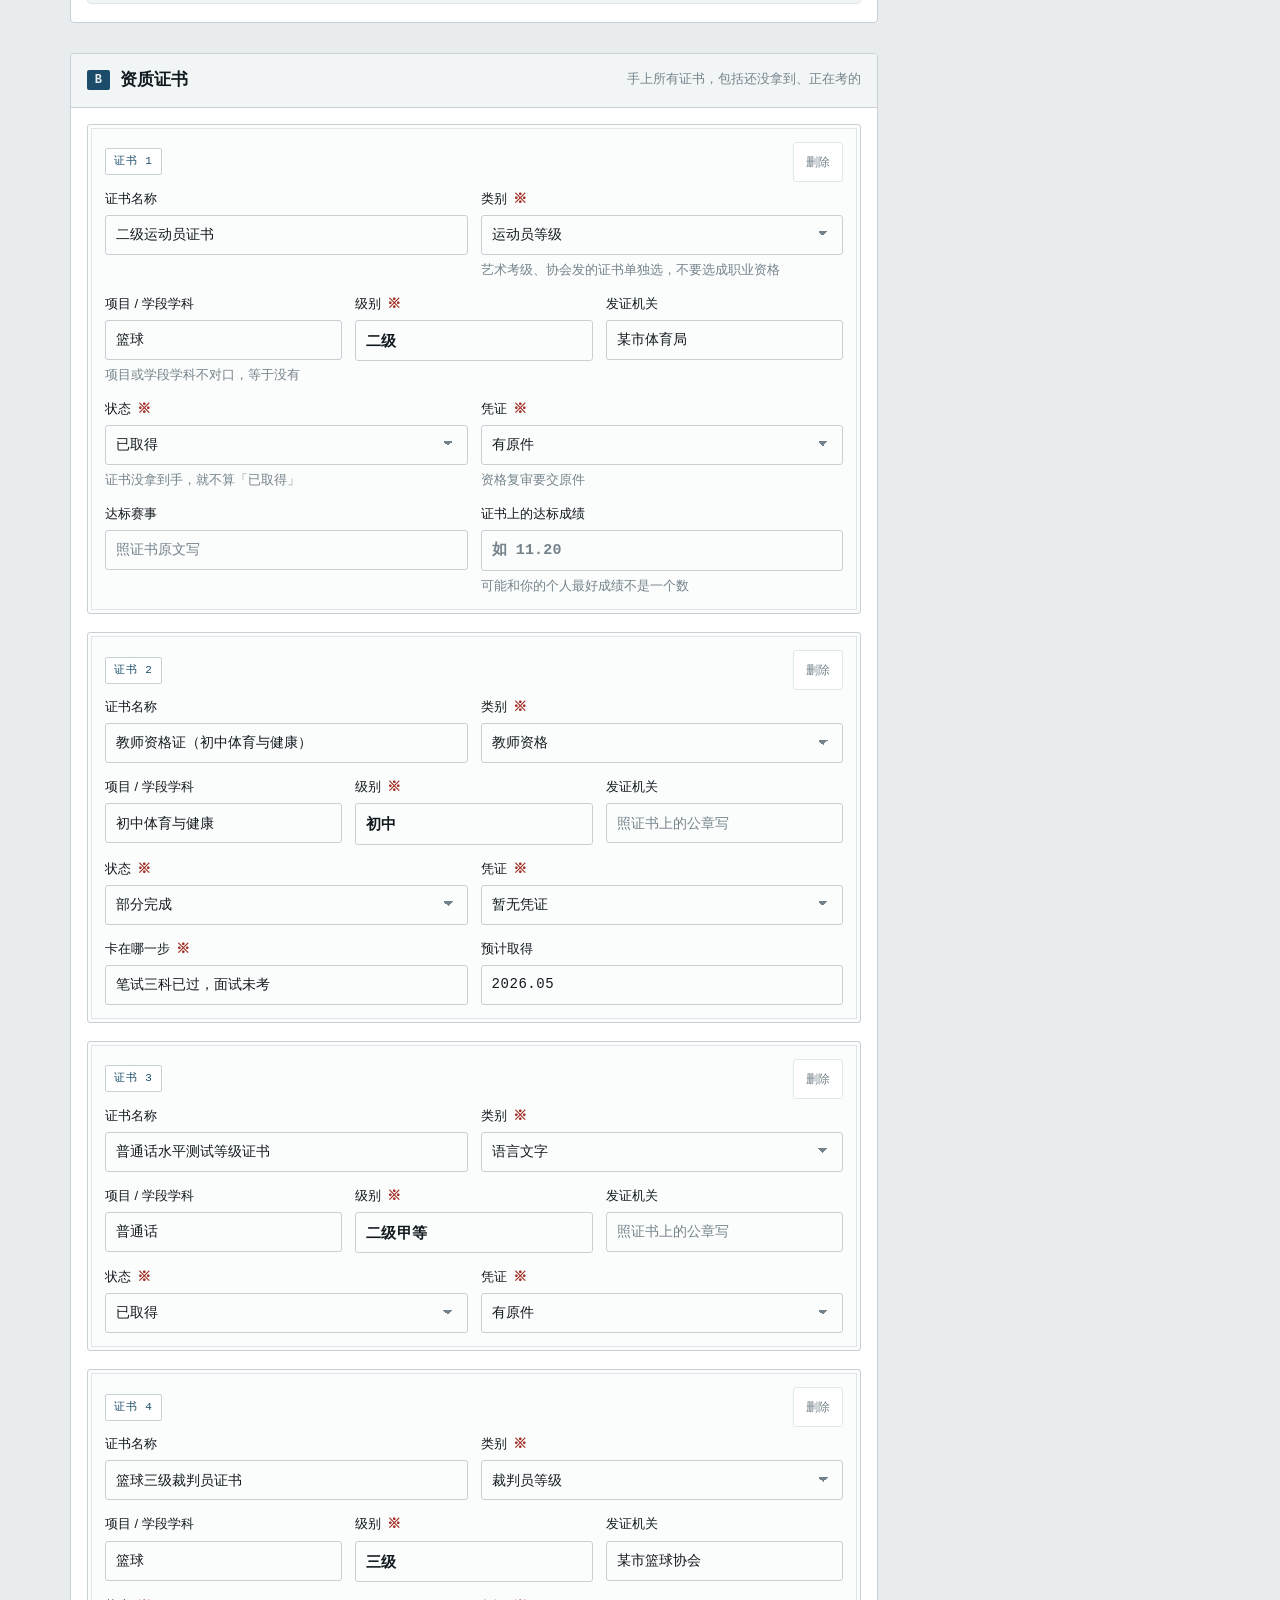
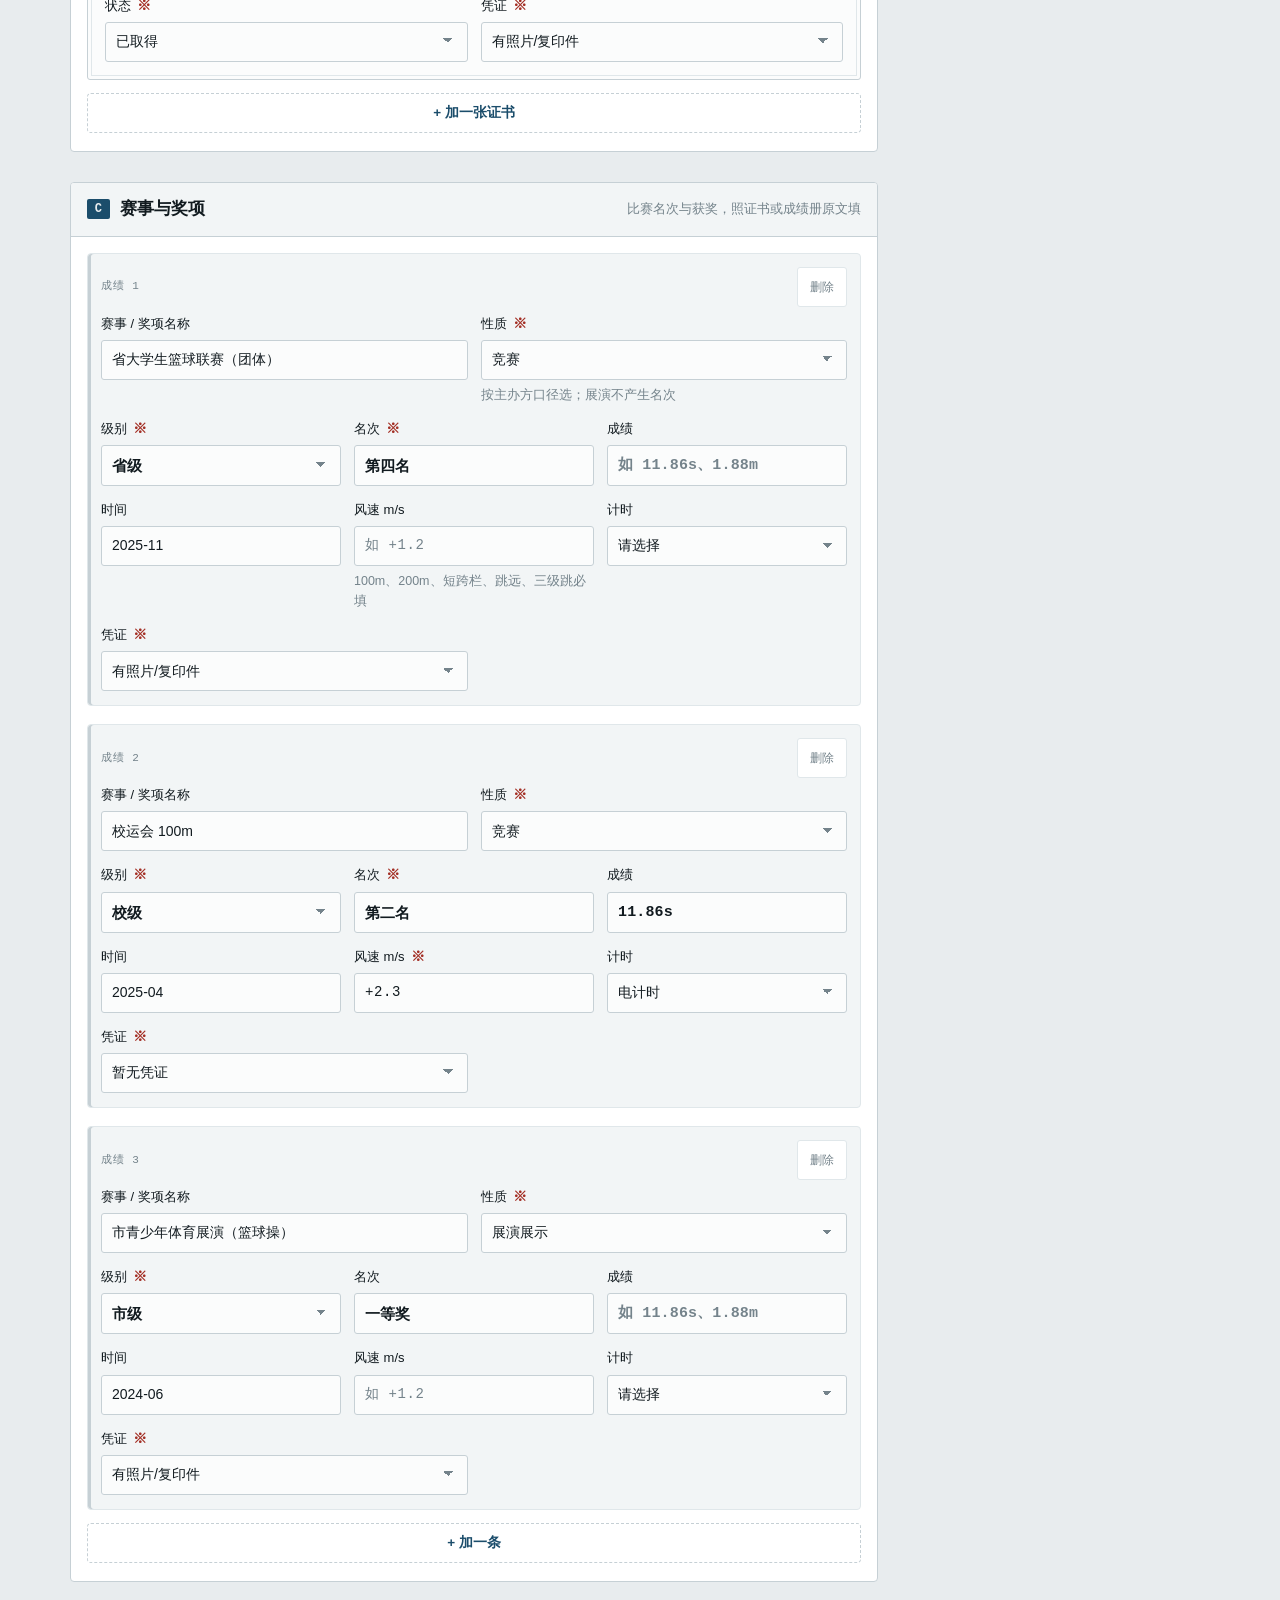
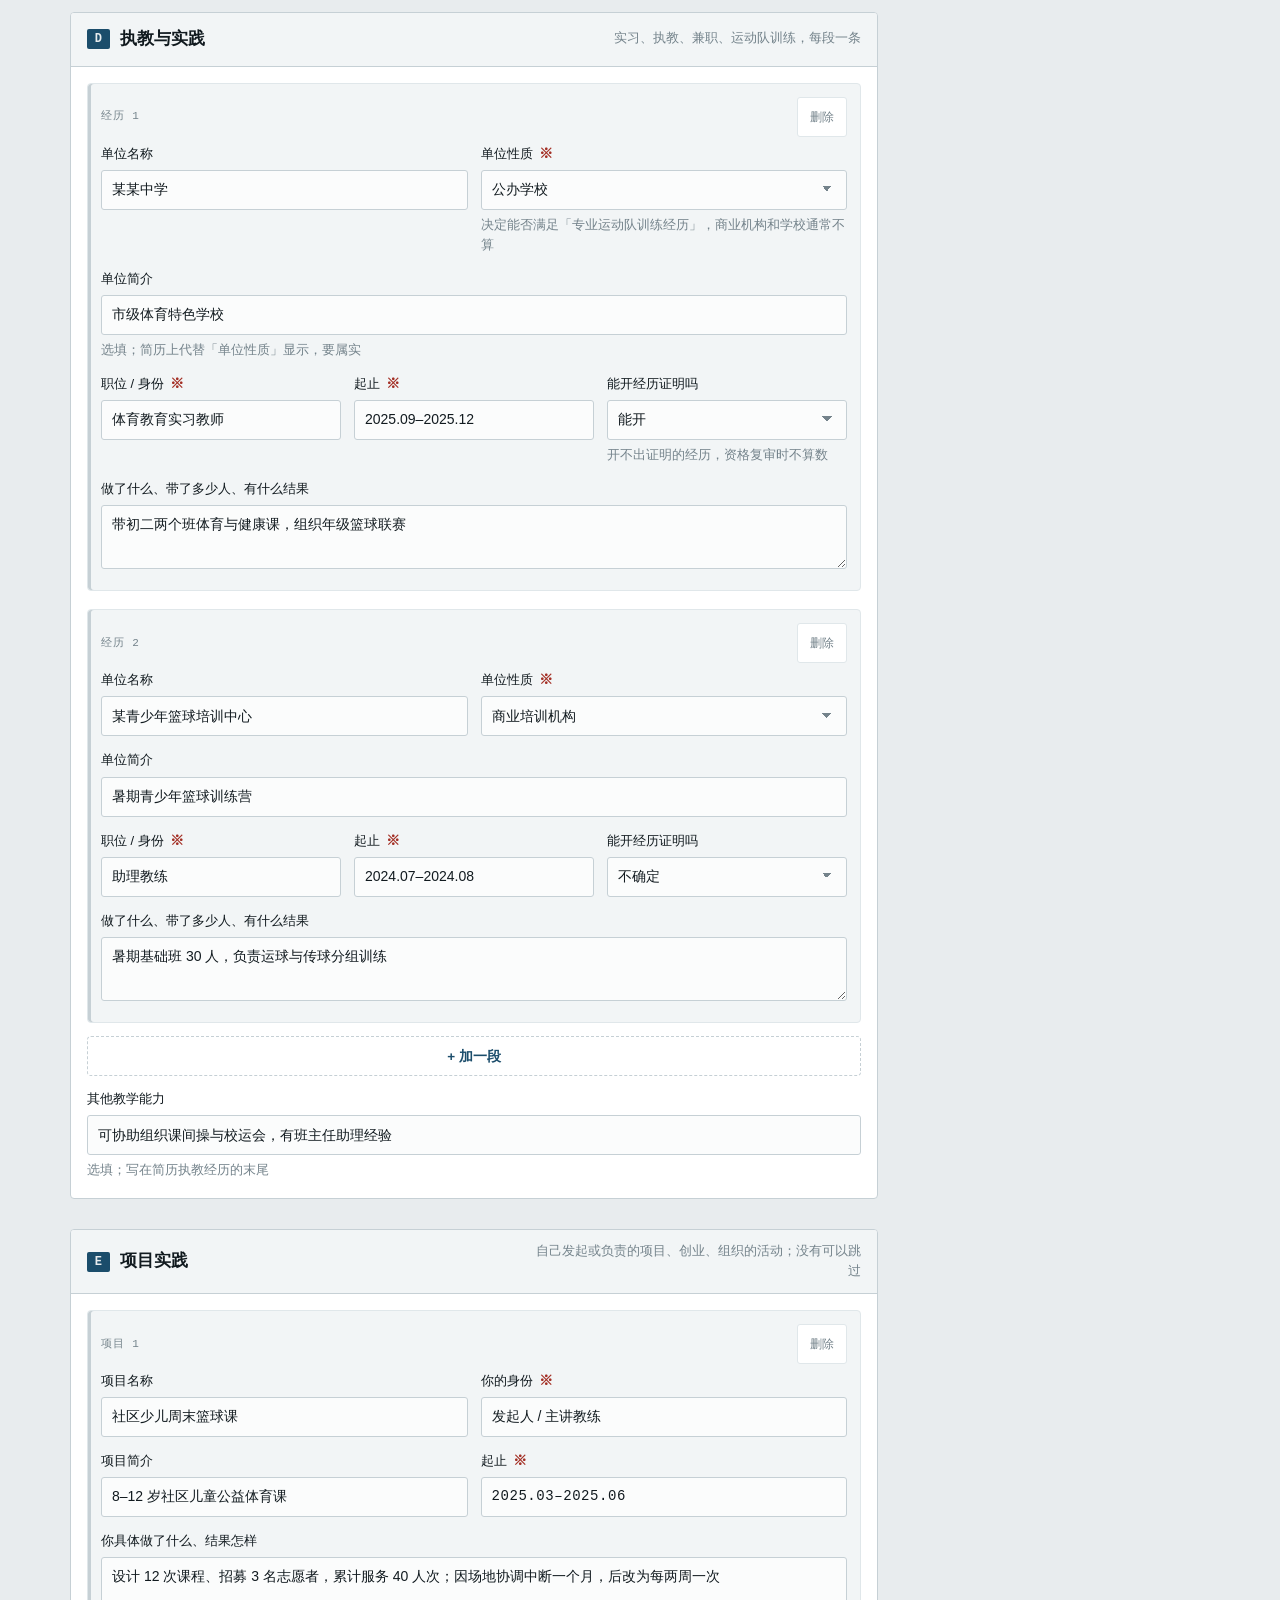
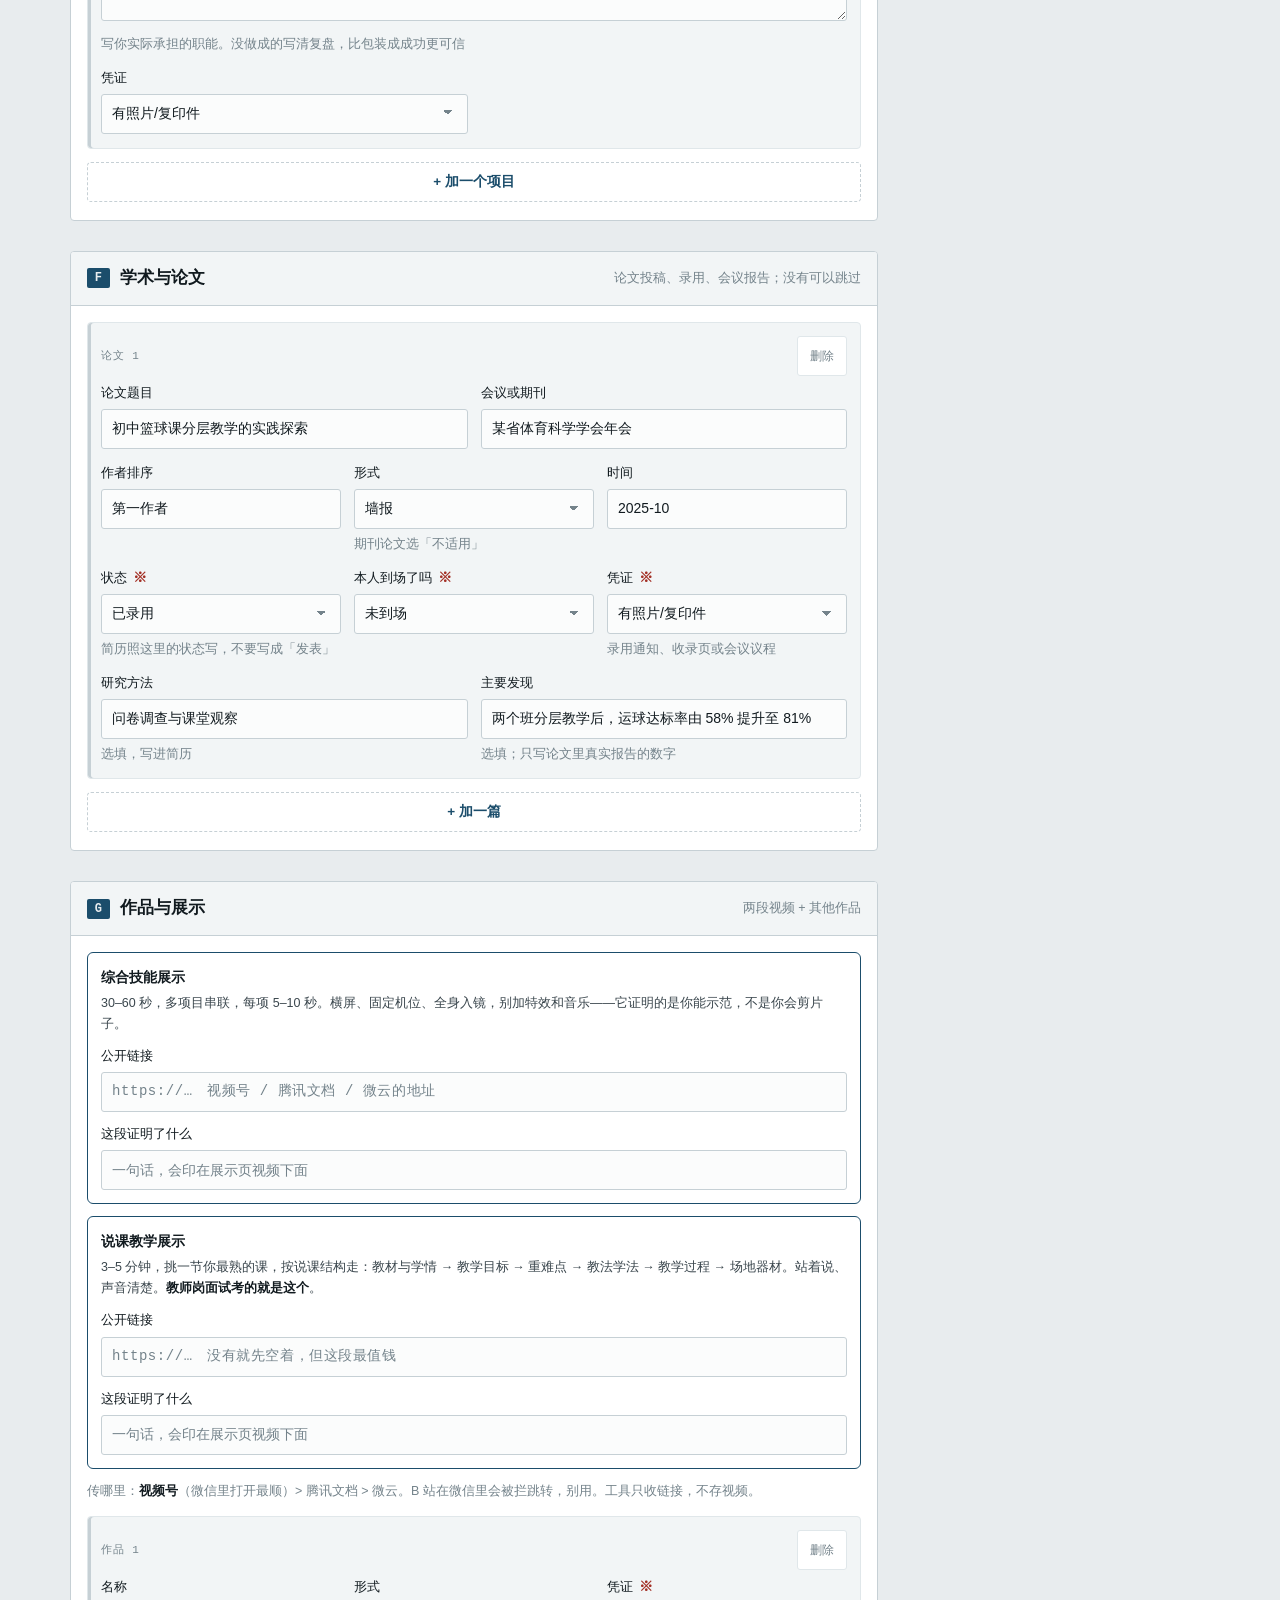
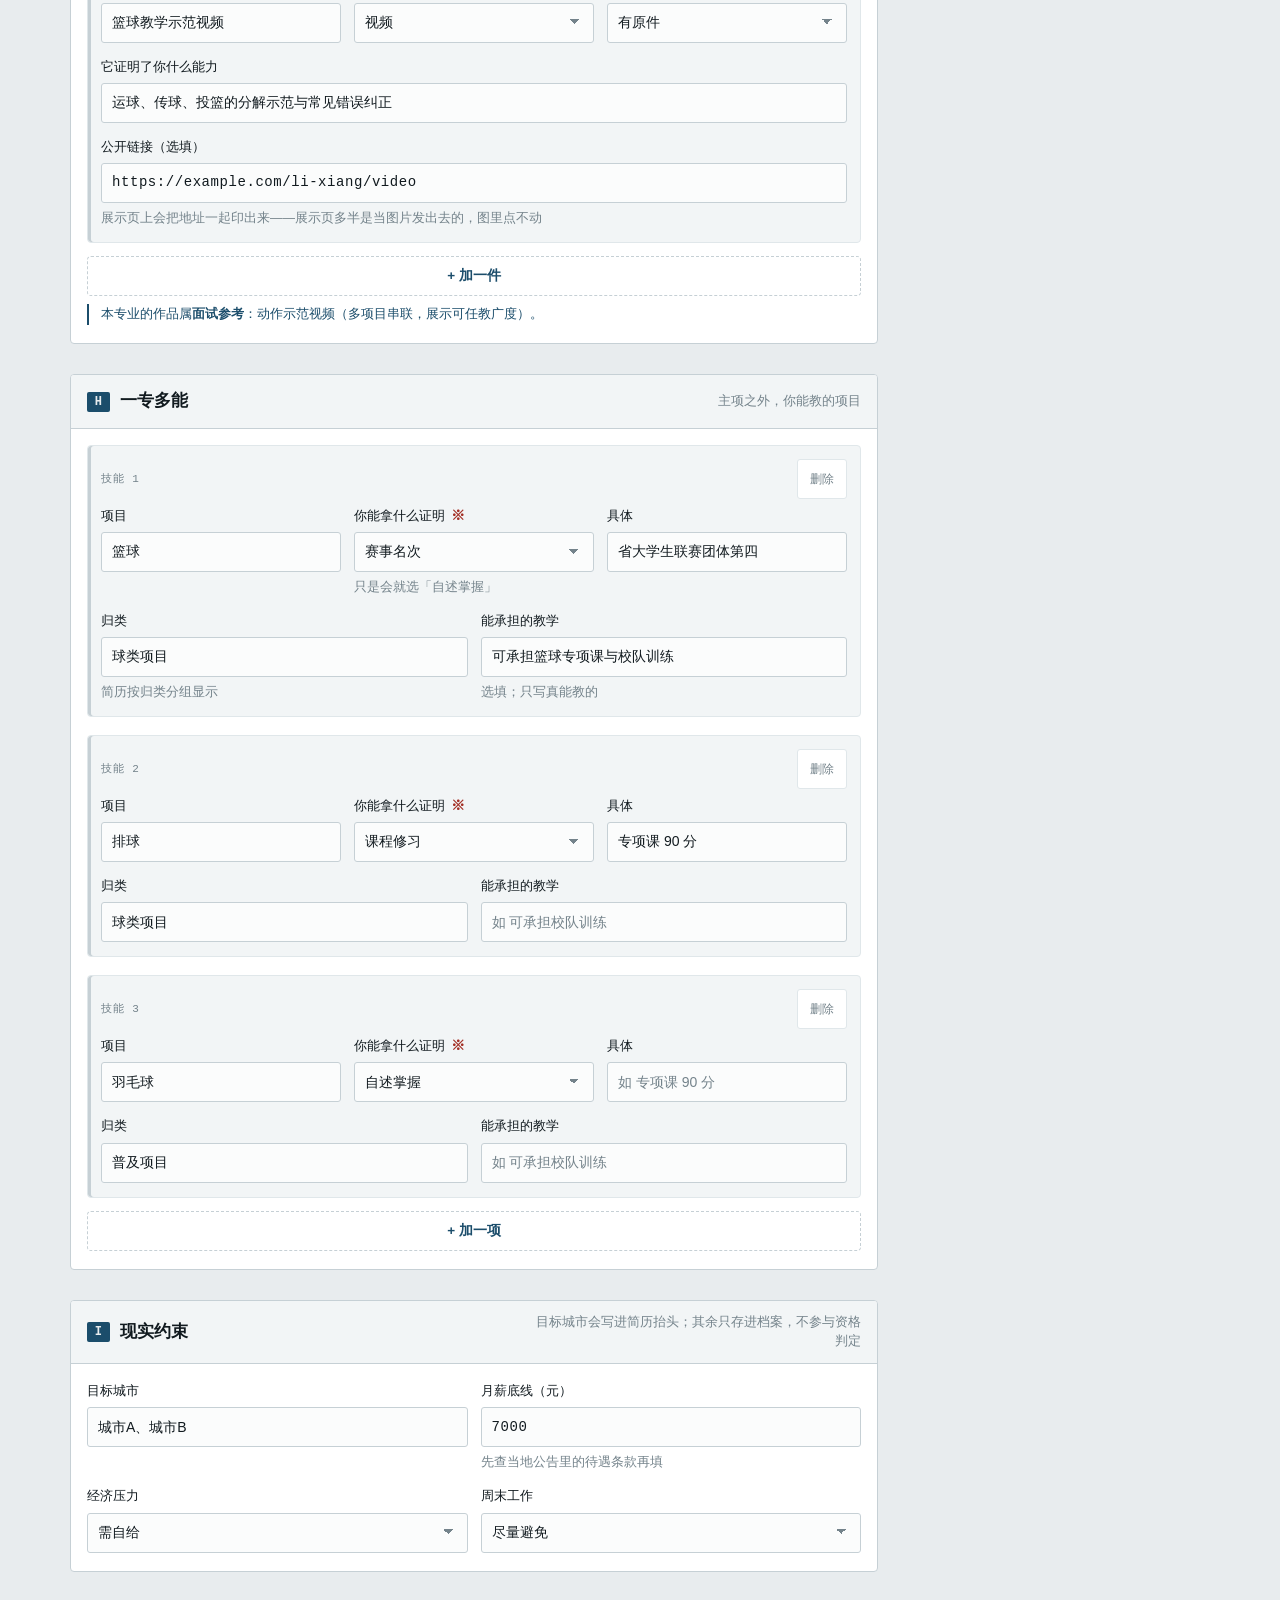
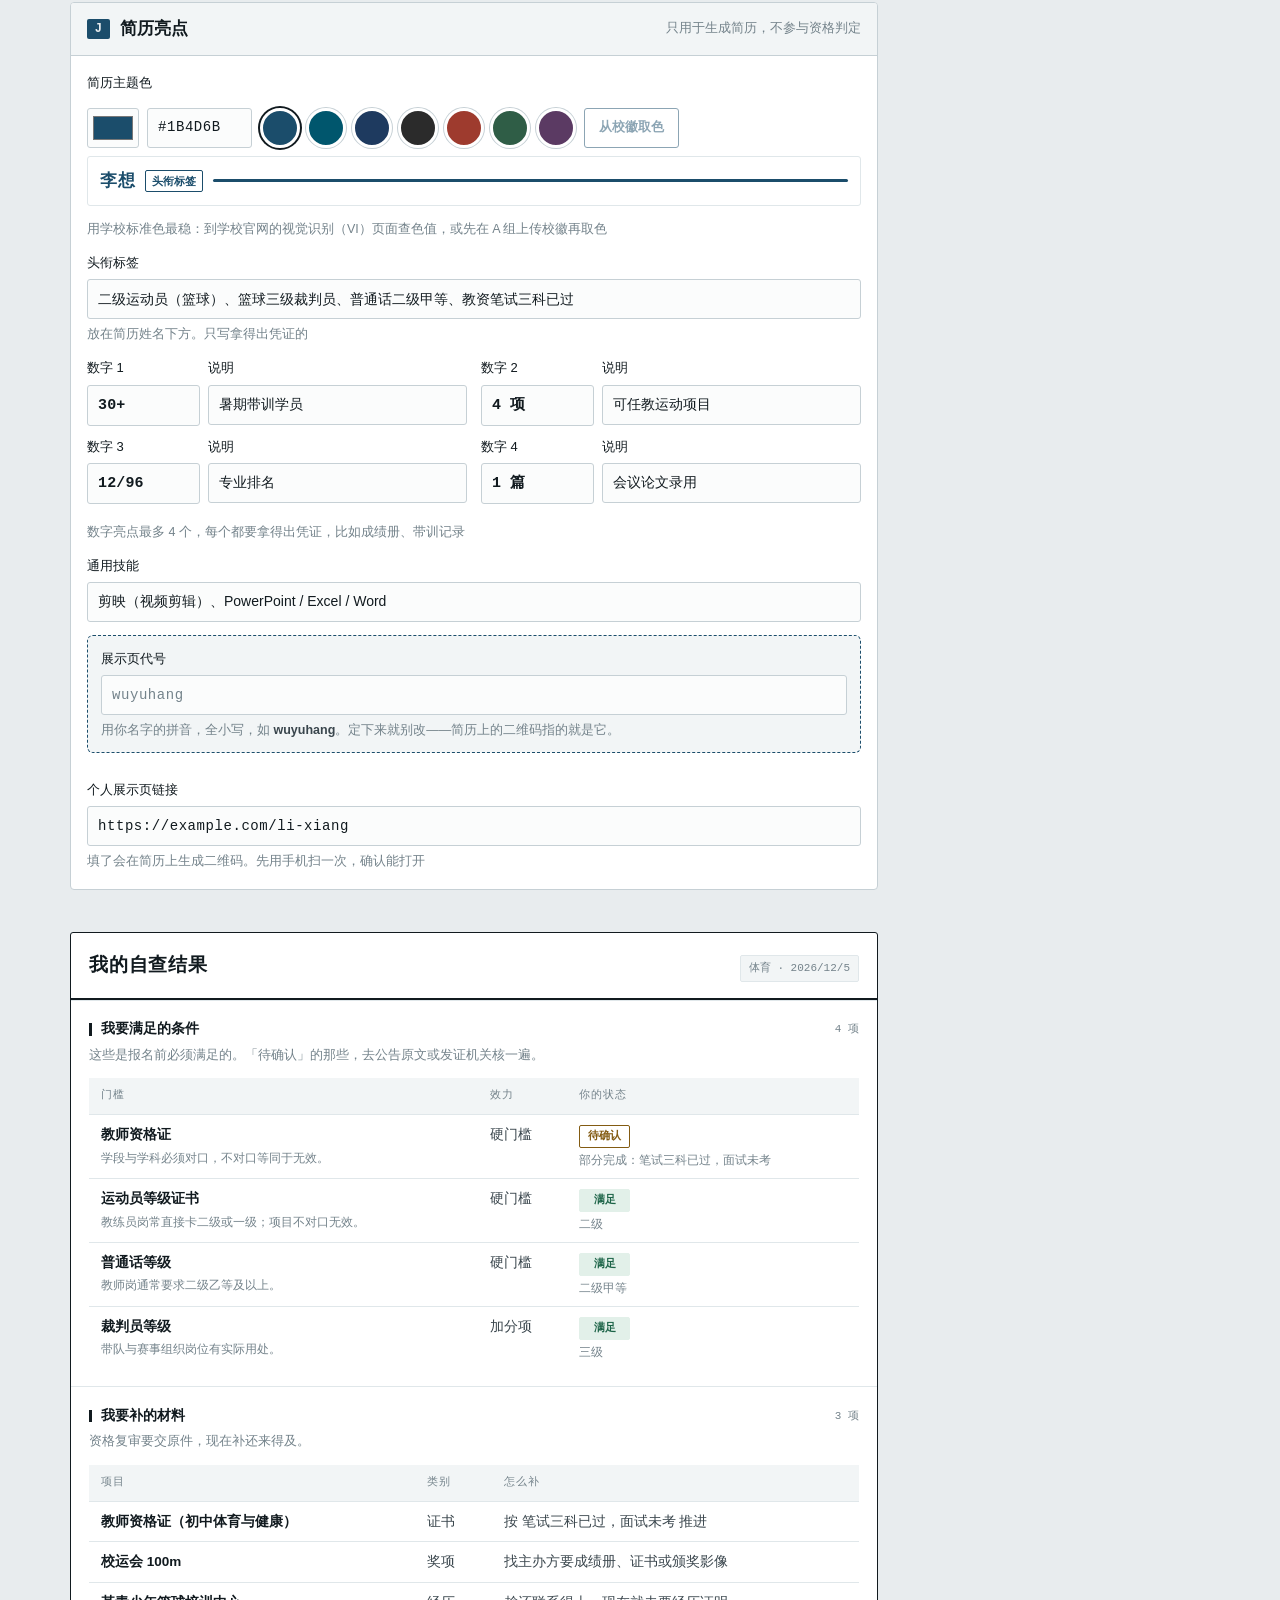
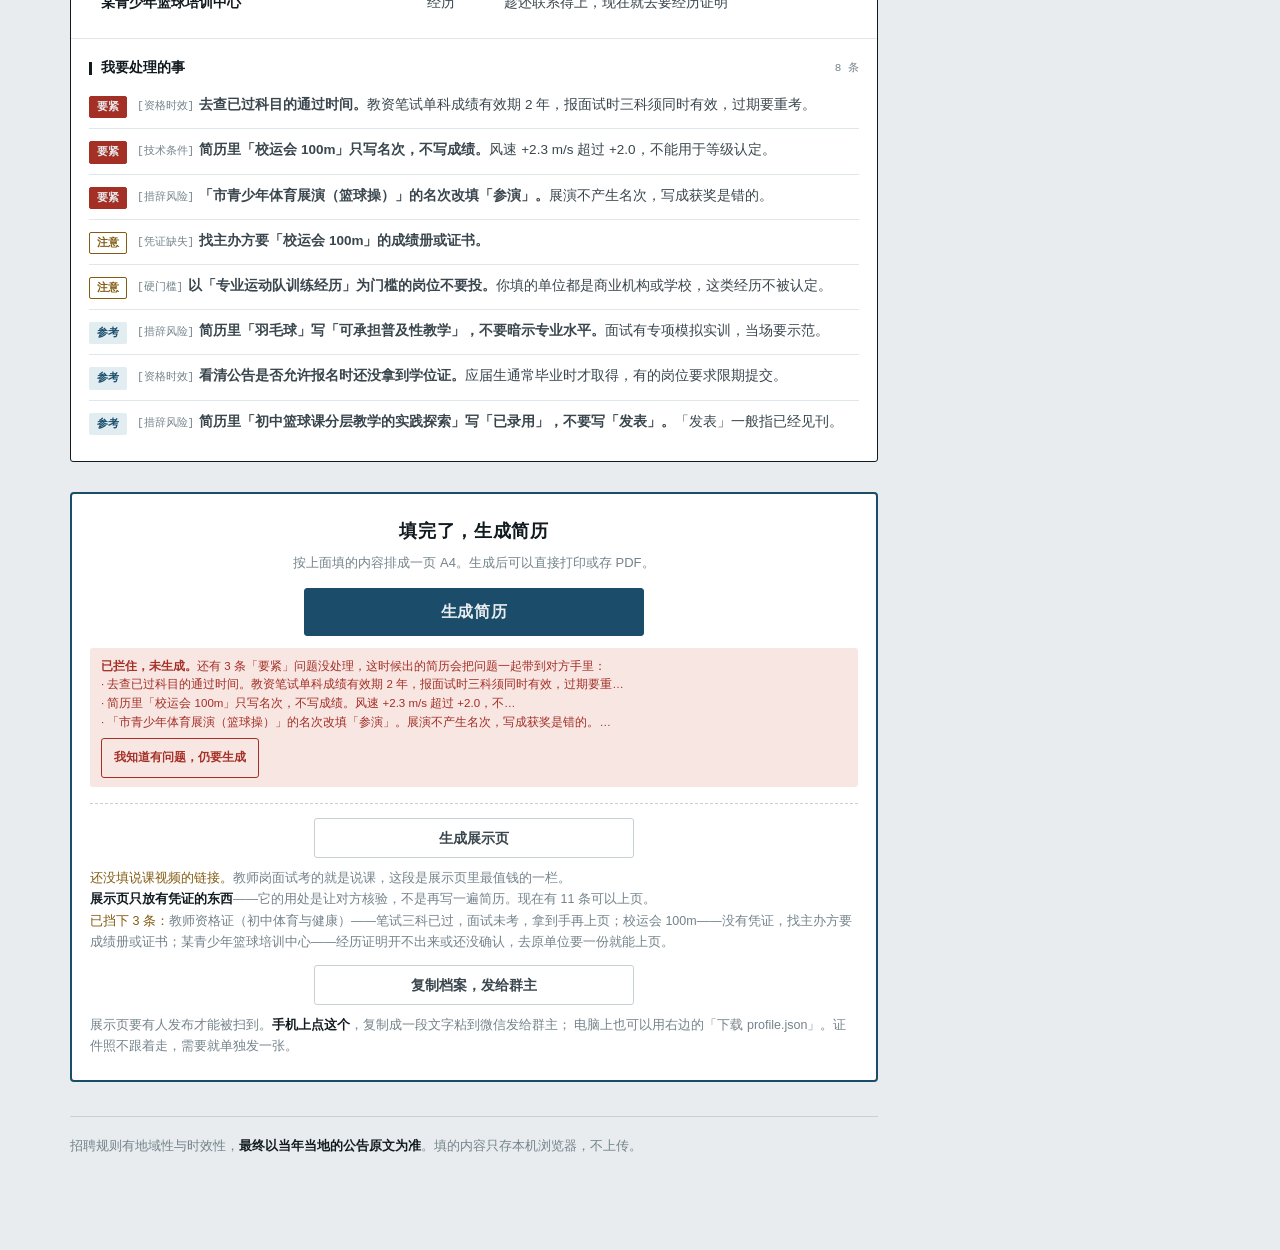
==== commit 5363ceb8: "G 组加两个固定视频栏：综合技能展示 / 说课教学展示" ====
--- a/index.html
+++ b/index.html
@@ -303,6 +303,13 @@
 .submit-n{margin:0 0 14px;font-size:13px;line-height:1.6;color:var(--mute)}
 .submit .btn.big{width:100%;max-width:320px;margin:0 auto;font-size:15.5px;padding:14px;min-height:48px}
 .submit .blocked{margin-top:12px;text-align:left}
+.vrow{display:grid;gap:11px;padding:13px;margin-bottom:12px;background:var(--surface);
+  border:1px solid var(--indigo);border-radius:6px}
+.vrow-h b{display:block;font-size:14px;color:var(--ink);margin-bottom:3px}
+.vrow-h span{display:block;font-size:12.5px;line-height:1.65;color:var(--body)}
+.vrow-h span b{display:inline;font-size:inherit}
+.vtip{margin:0 0 14px;font-size:12.5px;line-height:1.7;color:var(--mute)}
+.vtip b{color:var(--ink)}
 .slug{display:grid;gap:8px;margin-bottom:13px;padding:12px 13px;background:var(--sunk);
   border:1px dashed var(--indigo);border-radius:6px}
 .slug .fh b{color:var(--ink)}
@@ -1833,6 +1840,7 @@
 if(S.me.tools==null) S.me.tools="";
 if(S.me.showcase==null) S.me.showcase="";
 if(S.me.slug==null) S.me.slug="";   // 展示页代号：地址先约定，文件后补
+if(!S.videos) S.videos={skill:{url:"",cap:""},lesson:{url:"",cap:""}};   // 两个固定视频栏
 if(S.me.accent==null) S.me.accent="#1B4D6B";
 if(!S.me.kpis) S.me.kpis=[{v:"",l:""},{v:"",l:""},{v:"",l:""},{v:"",l:""}];
 ["tier","span","gpa","avg","honors"].forEach(function(k){ if(S.edu[k]==null) S.edu[k]=""; });
@@ -2496,7 +2504,25 @@
             "展示页上会把地址一起印出来——展示页多半是当图片发出去的，图里点不动")+
       '</div></div>';
   });
-  ROW_I=0; h+=group("G","作品与展示","视频、作品集、演出记录",
+  var vB=function(k,title,tip,ph){
+    var v=(S.videos&&S.videos[k])||{url:"",cap:""};
+    return '<div class="vrow"><div class="vrow-h"><b>'+esc(title)+'</b><span>'+tip+'</span></div>'+
+      field("公开链接","videos."+k+".url",ph,"mono")+
+      field("这段证明了什么","videos."+k+".cap","一句话，会印在展示页视频下面")+
+      '</div>';
+  };
+  var videoBlock=
+    vB("skill","综合技能展示",
+       "30–60 秒，多项目串联，每项 5–10 秒。横屏、固定机位、全身入镜，别加特效和音乐——它证明的是你能示范，不是你会剪片子。",
+       "https://…　视频号 / 腾讯文档 / 微云的地址")+
+    vB("lesson","说课教学展示",
+       "3–5 分钟，挑一节你最熟的课，按说课结构走：教材与学情 → 教学目标 → 重难点 → 教法学法 → 教学过程 → 场地器材。站着说、声音清楚。<b>教师岗面试考的就是这个</b>。",
+       "https://…　没有就先空着，但这段最值钱")+
+    '<p class="vtip">传哪里：<b>视频号</b>（微信里打开最顺）&gt; 腾讯文档 &gt; 微云。'+
+    'B 站在微信里会被拦跳转，别用。工具只收链接，不存视频。</p>';
+
+  ROW_I=0; h+=group("G","作品与展示","两段视频 + 其他作品",
+    videoBlock+
     '<div class="rows">'+wh+'</div><button class="add" data-add="works" type="button">+ 加一件</button>'+
     probe("本专业的作品属<b>"+esc(D.portfolio.gateRole)+"</b>："+esc(D.portfolio.format)+"。"));
 
@@ -2734,6 +2760,7 @@
        edu:{school:"",major:"",code:"",normal:"不确定",level:"",degree:"",party:"",
             gradYear:"",rank:"",birthYear:"",logo:"",tier:"",span:"",gpa:"",avg:"",honors:""},
        creds:[],achs:[],exps:[],projects:[],papers:[],works:[],skills:[],teachMore:"",
+       videos:{skill:{url:"",cap:""},lesson:{url:"",cap:""}},
        cons:{cities:"",pay:"",press:"",weekend:""}};
     /* 清空后 B–H 全是一个「+ 加一条」按钮，既看不出里面要填什么，还得多点好几次。
        证书、赛事、执教、一专多能这四组几乎人人都有，各留一行空白让人直接开写。
@@ -2814,10 +2841,15 @@
         attended:r.attended==="已到场"?true:r.attended==="未到场"?false:null,
         method:r.method||undefined, findings:r.findings?[r.findings]:undefined,
         proof:proofOf(r.proof)};}),
-    portfolio:S.works.filter(function(w){return w.title;}).map(function(w){
+    portfolio:[{k:"skill",t:"综合技能展示"},{k:"lesson",t:"说课教学展示"}]
+      .filter(function(x){ return tr(((S.videos||{})[x.k]||{}).url); })
+      .map(function(x){ var v=S.videos[x.k];
+        return {type:"视频",title:x.t,slot:x.k,proves:tr(v.cap)||undefined,
+          publicUrl:tr(v.url),gateRole:DISC[S.discipline].portfolio.gateRole}; })
+      .concat(S.works.filter(function(w){return w.title;}).map(function(w){
       return {type:KIND_MAP[w.kind]||w.kind||undefined,title:w.title,proves:w.proves,
         publicUrl:tr(w.url)||undefined,
-        gateRole:DISC[S.discipline].portfolio.gateRole};}),
+        gateRole:DISC[S.discipline].portfolio.gateRole};})),
     skills:{secondary:S.skills.filter(function(k){return k.d;}).map(function(k){
       return {discipline:k.d,evidenceStrength:k.ev||undefined,detail:k.detail,canTeach:true,
         category:k.cat||undefined,teachScope:k.teach||undefined};}),
@@ -3020,6 +3052,20 @@
     (kpis.length?'<div class="kp">'+kpis.map(function(k){
       return '<div><b>'+esc(tr(k.v))+'</b><small>'+esc(tr(k.l))+'</small></div>'; }).join("")+'</div>':"")+
 
+    (function(){
+      var V=S.videos||{}, rows=[
+        {k:"skill", t:"综合技能展示", v:V.skill||{}},
+        {k:"lesson", t:"说课教学展示", v:V.lesson||{}}
+      ].filter(function(x){ return String(x.v.url||"").trim(); });
+      if(!rows.length) return "";
+      /* 地址连同标题一起印出来：展示页多半是当图片发出去的，图里点不动 */
+      return sec("视频", rows.map(function(x){
+        return '<div class="it"><span class="tag">'+esc(x.t)+'</span><div class="it-b">'+
+          (String(x.v.cap||"").trim()?'<b>'+esc(String(x.v.cap).trim())+'</b>':"")+
+          '<p class="lk"><a href="'+esc(String(x.v.url).trim())+'" target="_blank" rel="noopener">'+
+            esc(String(x.v.url).trim())+'</a></p></div></div>';
+      }).join(""));
+    })()+
     sec("可任教项目", P.teach.map(function(k){
       return row(k.d,[k.c,k.e,k.v].filter(Boolean).join("　·　"),k.n); }).join("")+
       (P.common.length?'<p class="cm">另可承担普及性教学：'+esc(P.common.join("、"))+'</p>':""))+
@@ -3291,7 +3337,10 @@
   }
   var P=showcasePick();
   var on=P.certs.length+P.achs.length+P.exps.length+P.projects.length+P.papers.length+P.works.length+P.teach.length;
-  var h='<b>展示页只放有凭证的东西</b>——它的用处是让对方核验，不是再写一遍简历。';
+  var V=S.videos||{};
+  var vmiss = !String((V.lesson||{}).url||"").trim();
+  var h=(vmiss ? '<em>还没填说课视频的链接。</em>教师岗面试考的就是说课，这段是展示页里最值钱的一栏。<br>' : '')+
+    '<b>展示页只放有凭证的东西</b>——它的用处是让对方核验，不是再写一遍简历。';
   if(on) h+='现在有 '+on+' 条可以上页。';
   if(P.excluded.length){
     h+='<br><em>已挡下 '+P.excluded.length+' 条：</em>'+
@@ -3550,7 +3599,7 @@
    数据只存本机，我们看不到任何人怎么用——出错只能靠使用者告诉我们。
    所以反馈要做到点一下就带上该带的：版本、设备、那条结论、公告原文。
    不带姓名、电话、学校、照片；附带内容摊开给使用者看、能删改，由他自己发出去。 */
-var APP_VER="0.9", APP_BUILD="09-15 17:20";     // APP_BUILD 由 build_standalone.py 打包时写入
+var APP_VER="0.9", APP_BUILD="09-15 17:46";     // APP_BUILD 由 build_standalone.py 打包时写入
 var FEEDBACK_URL="";                     // 建好问卷后填链接；空着就只走「复制 → 发微信」
 var FB_TYPES=[["judge","判定不对"],["export","简历 / 存图有问题"],
               ["stuck","看不懂、卡住了"],["idea","其他建议"]];
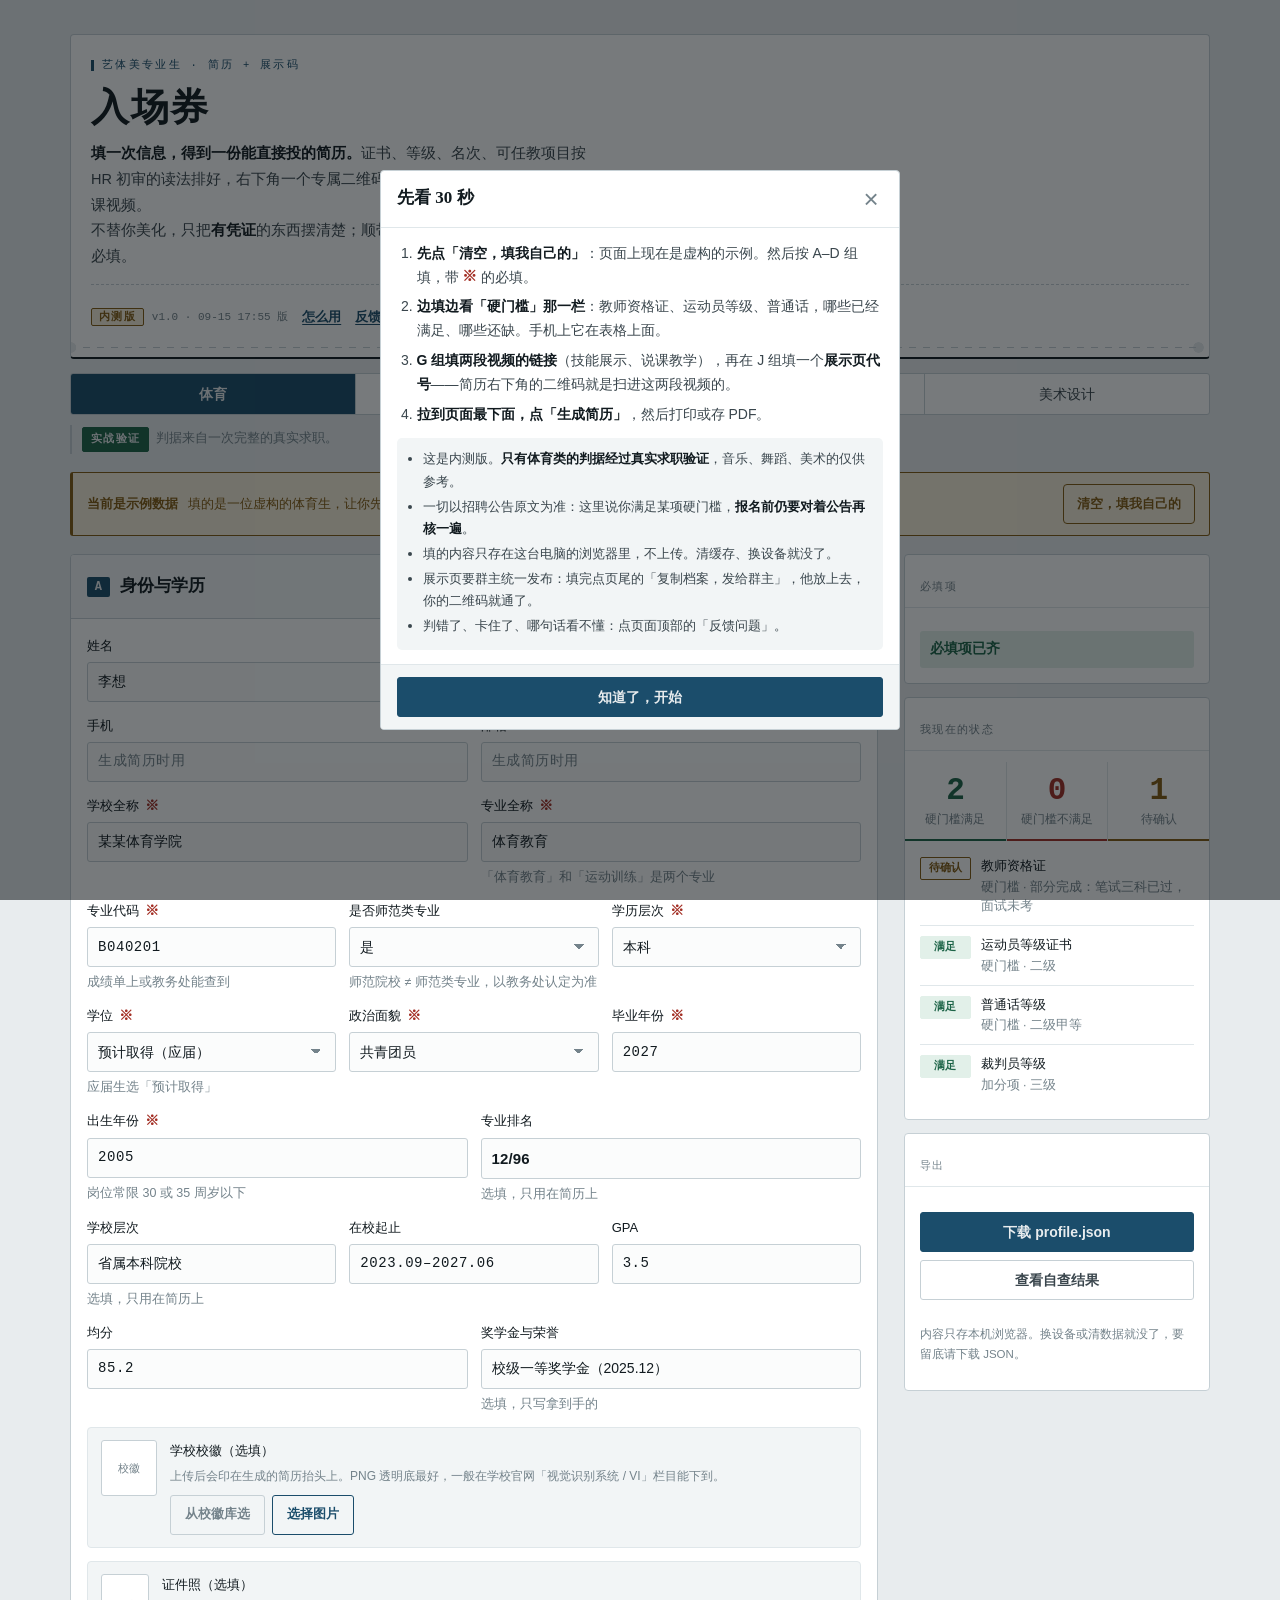
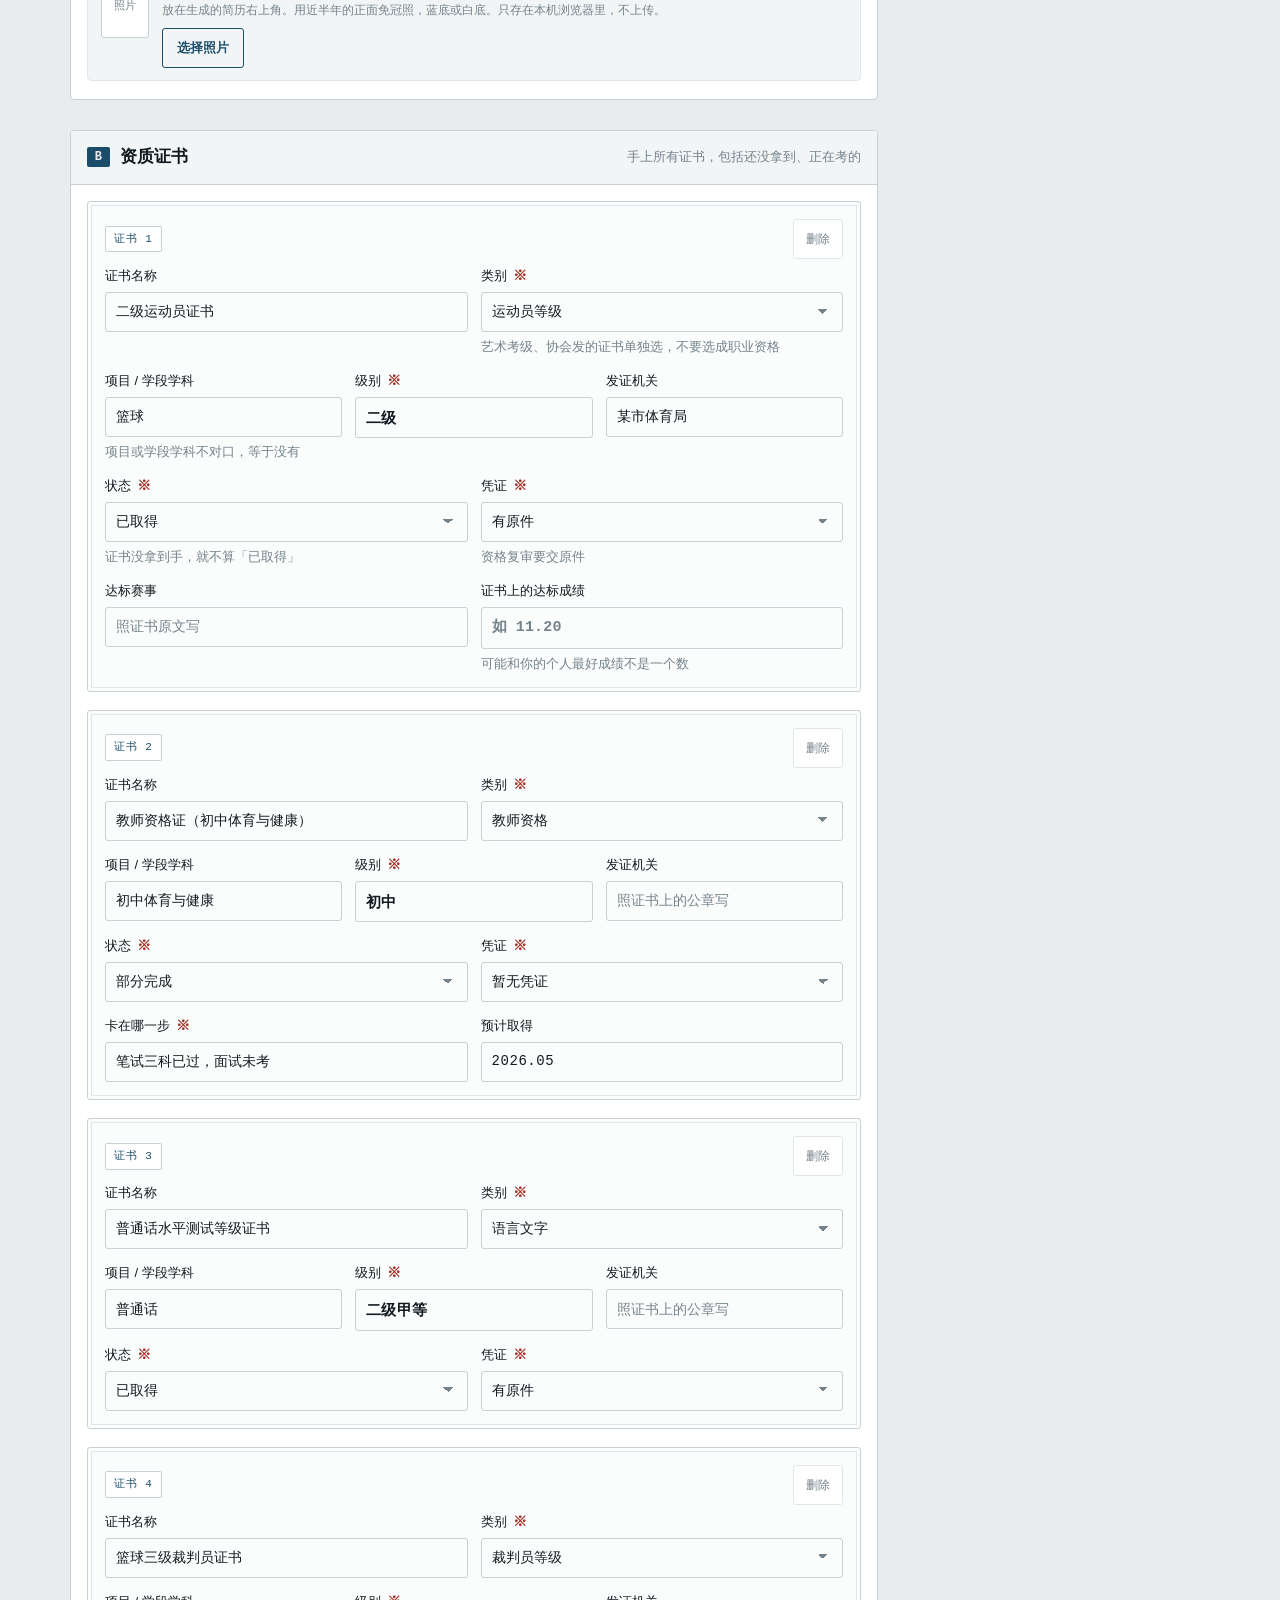
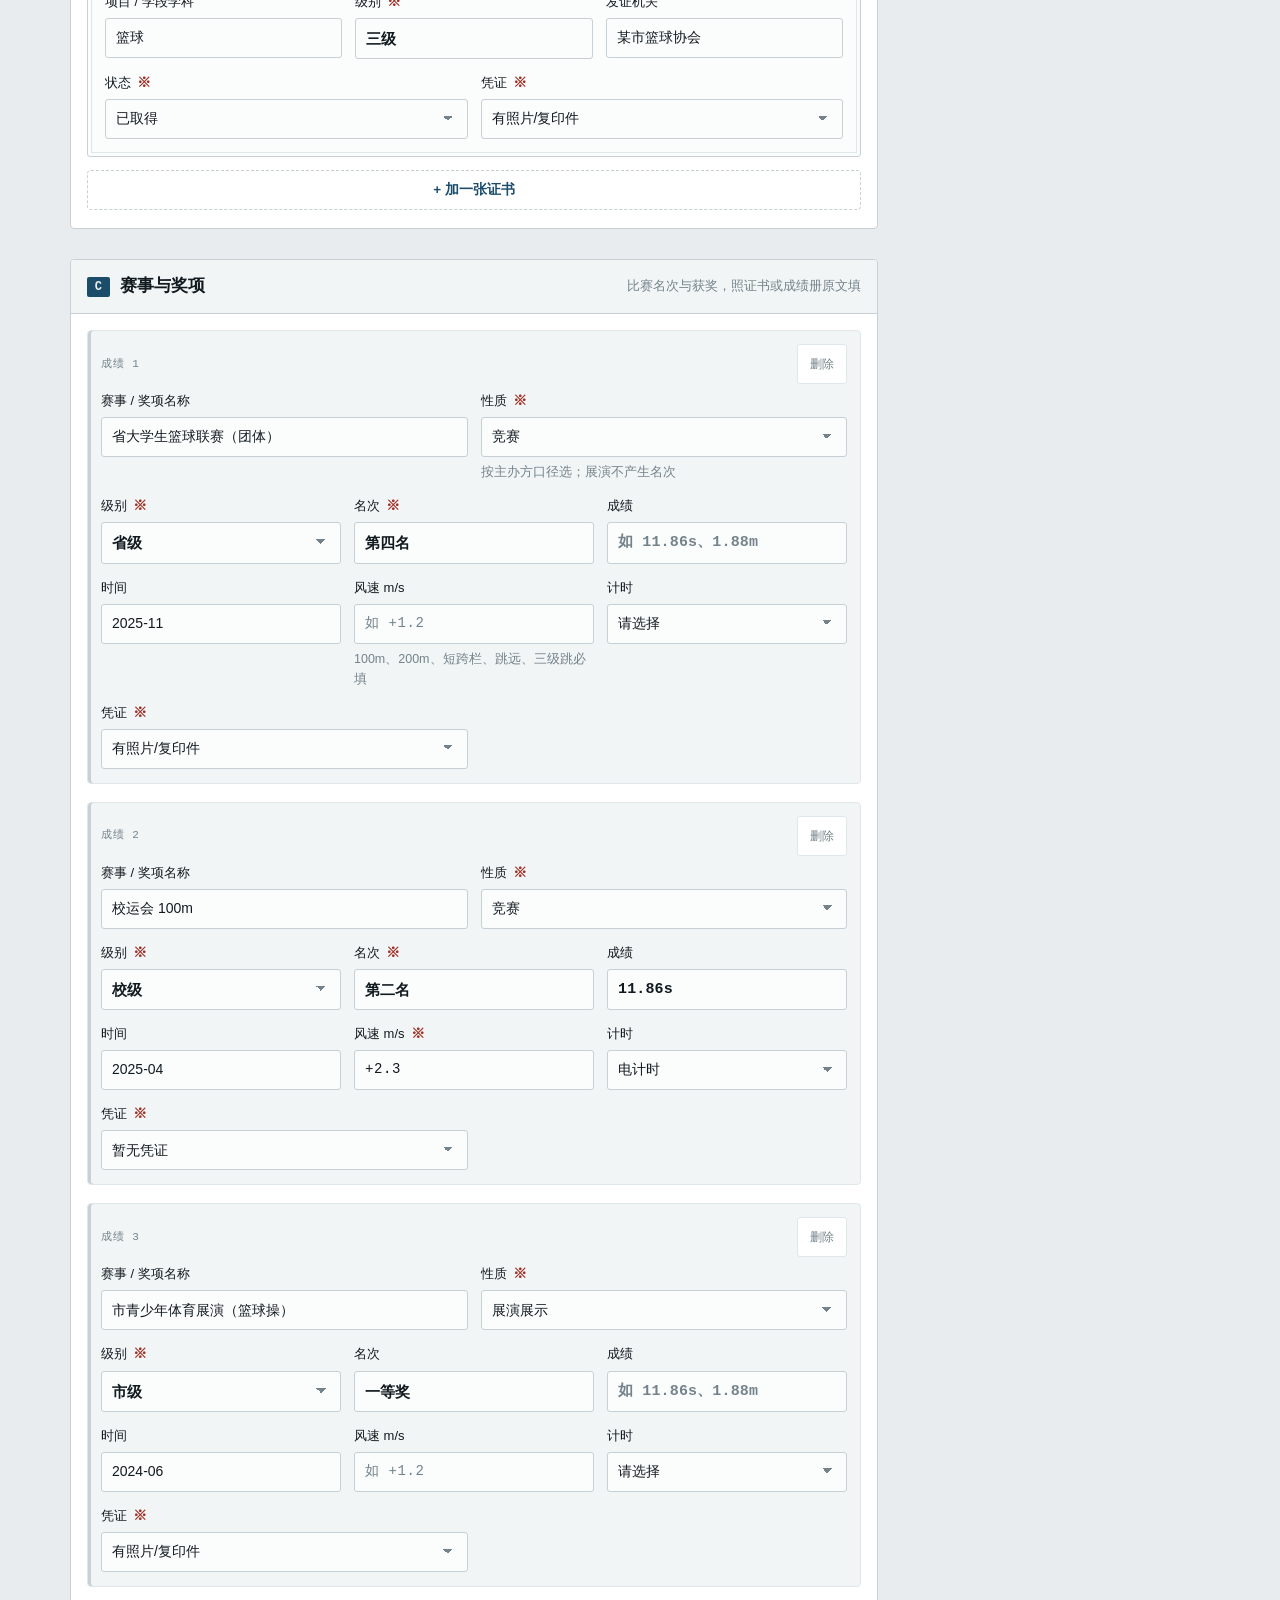
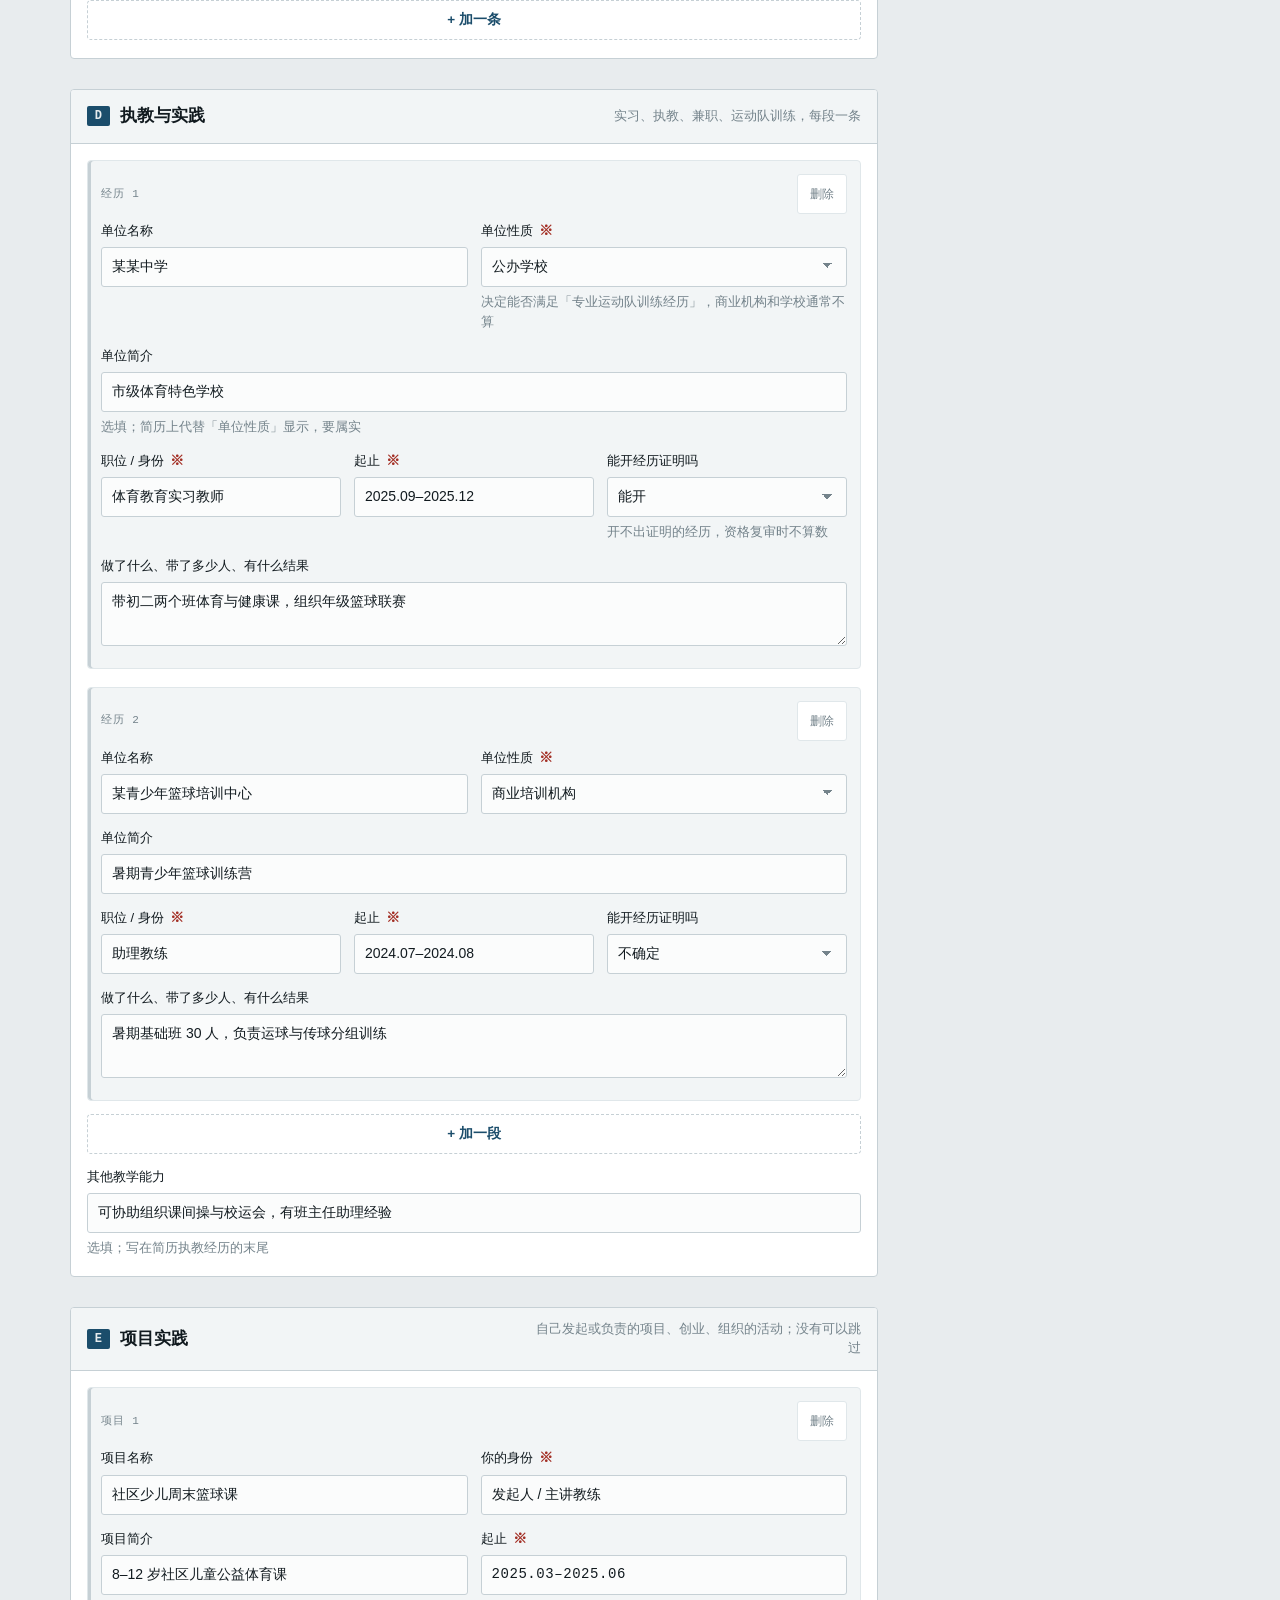
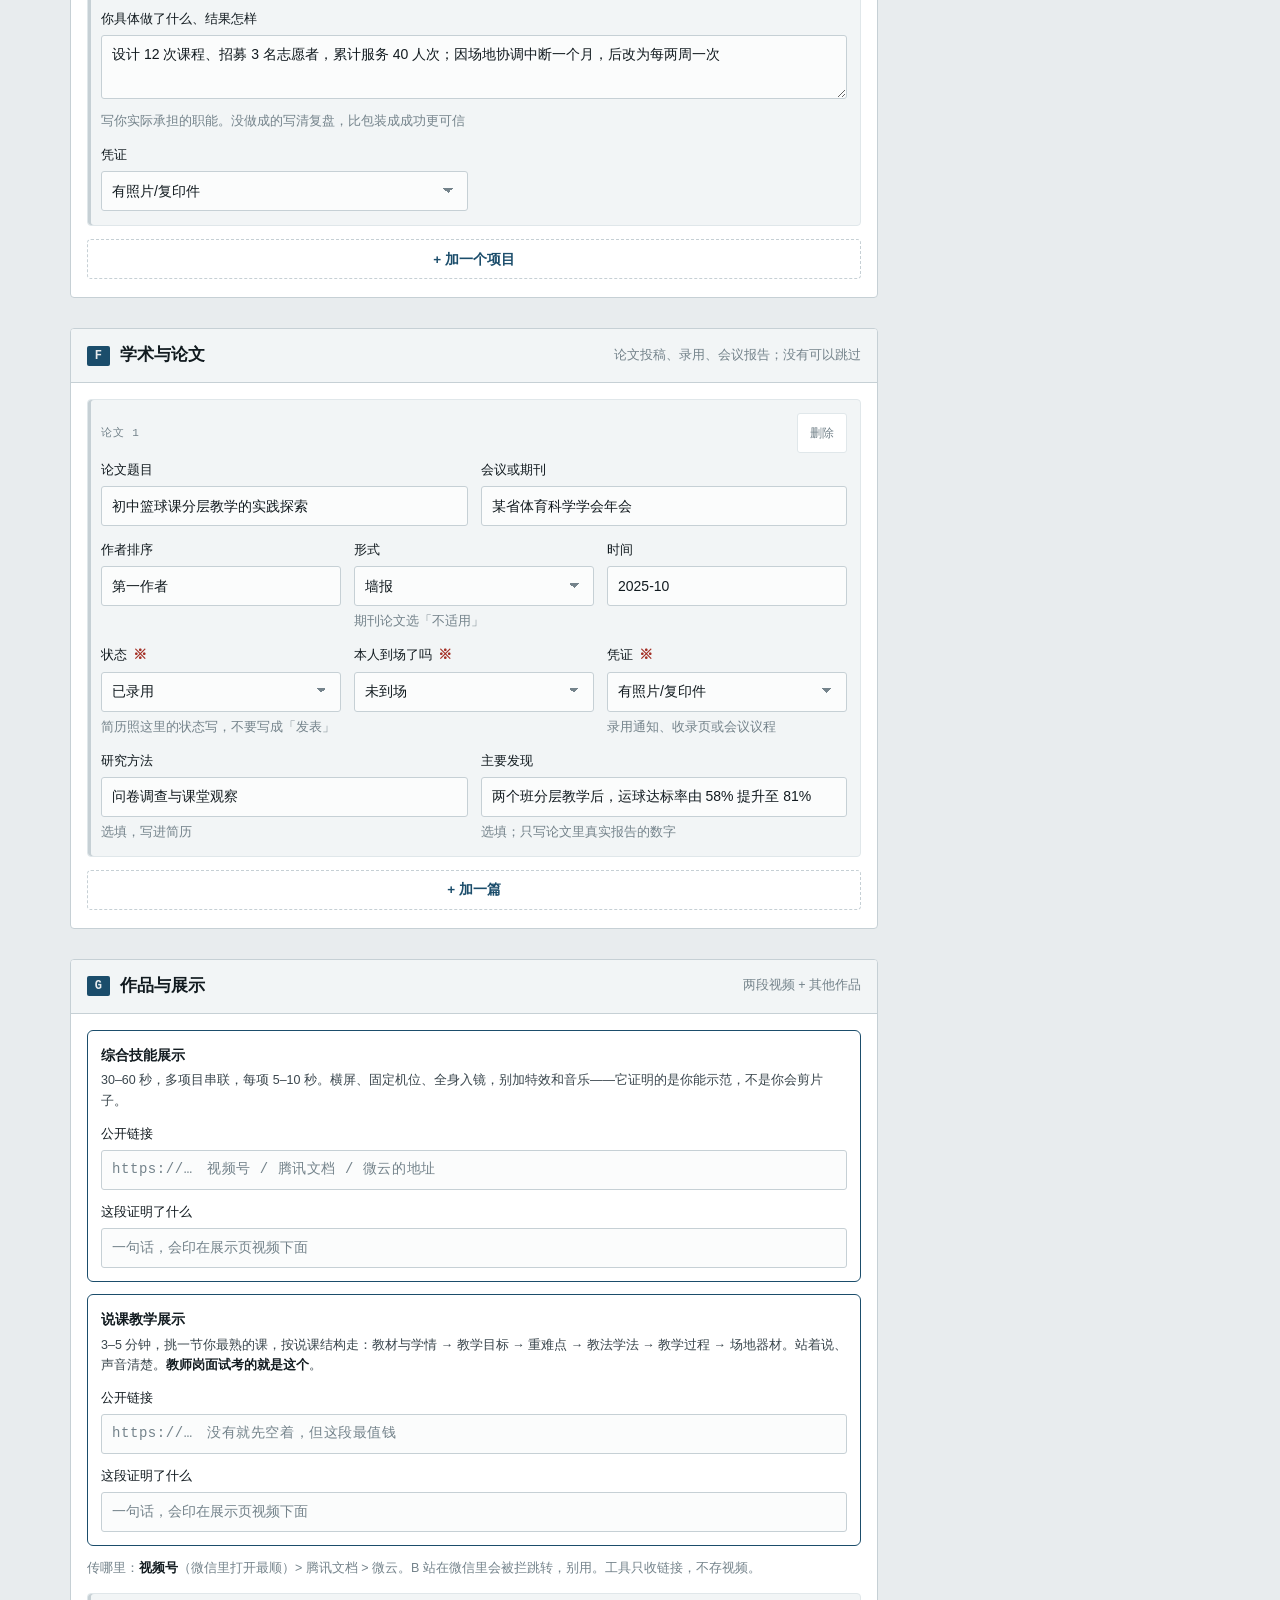
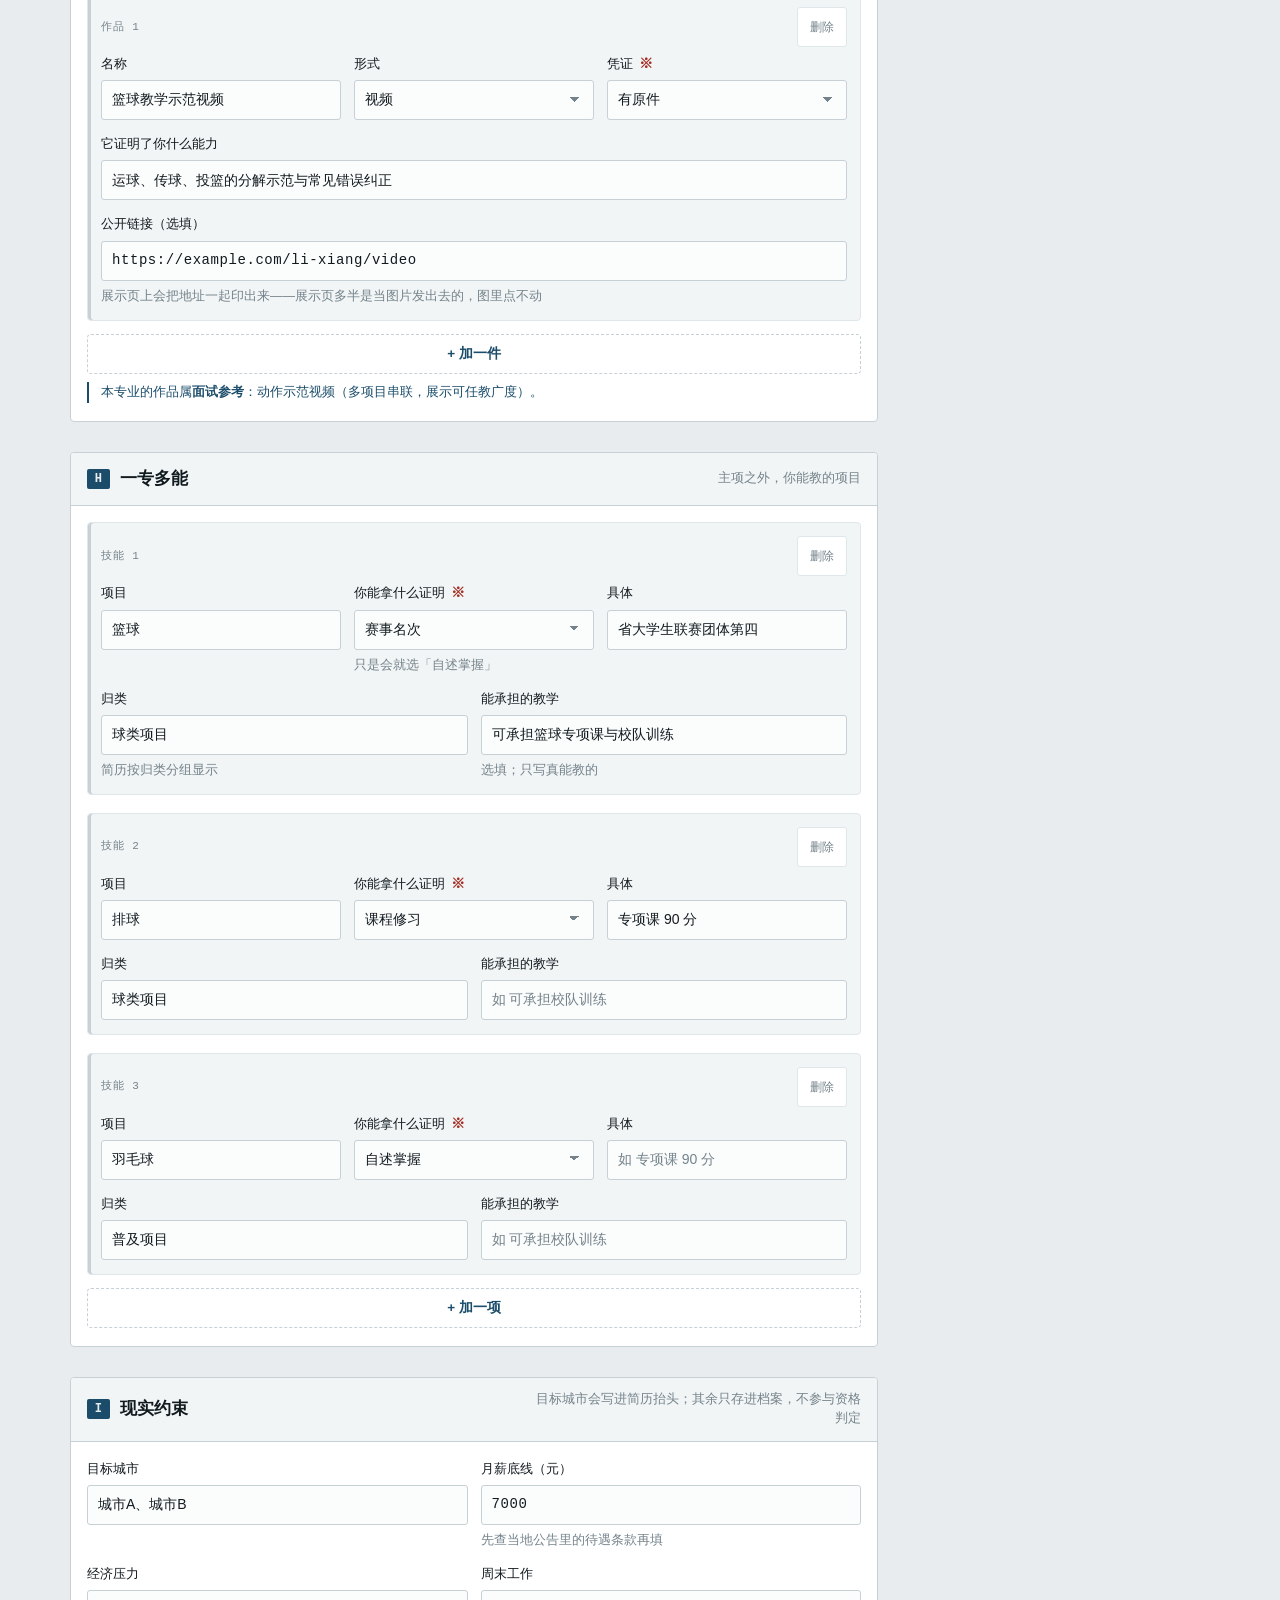
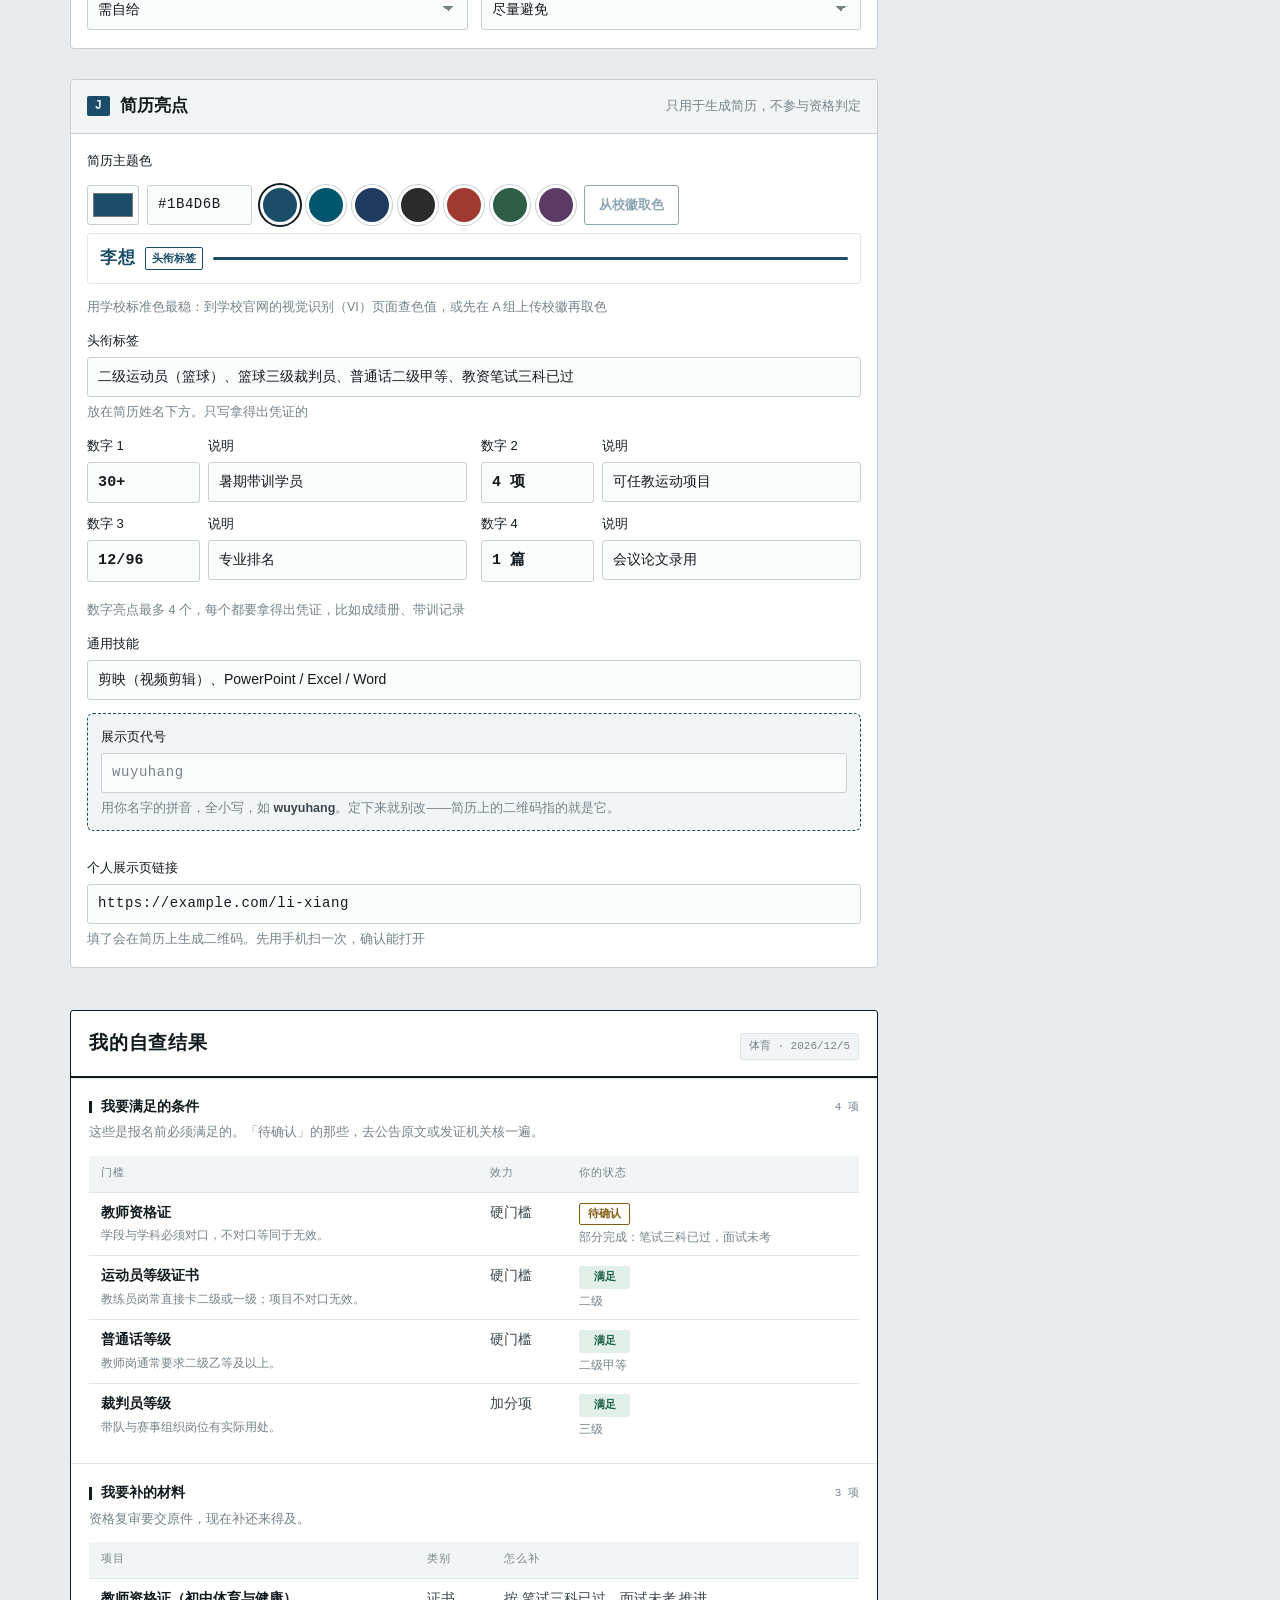
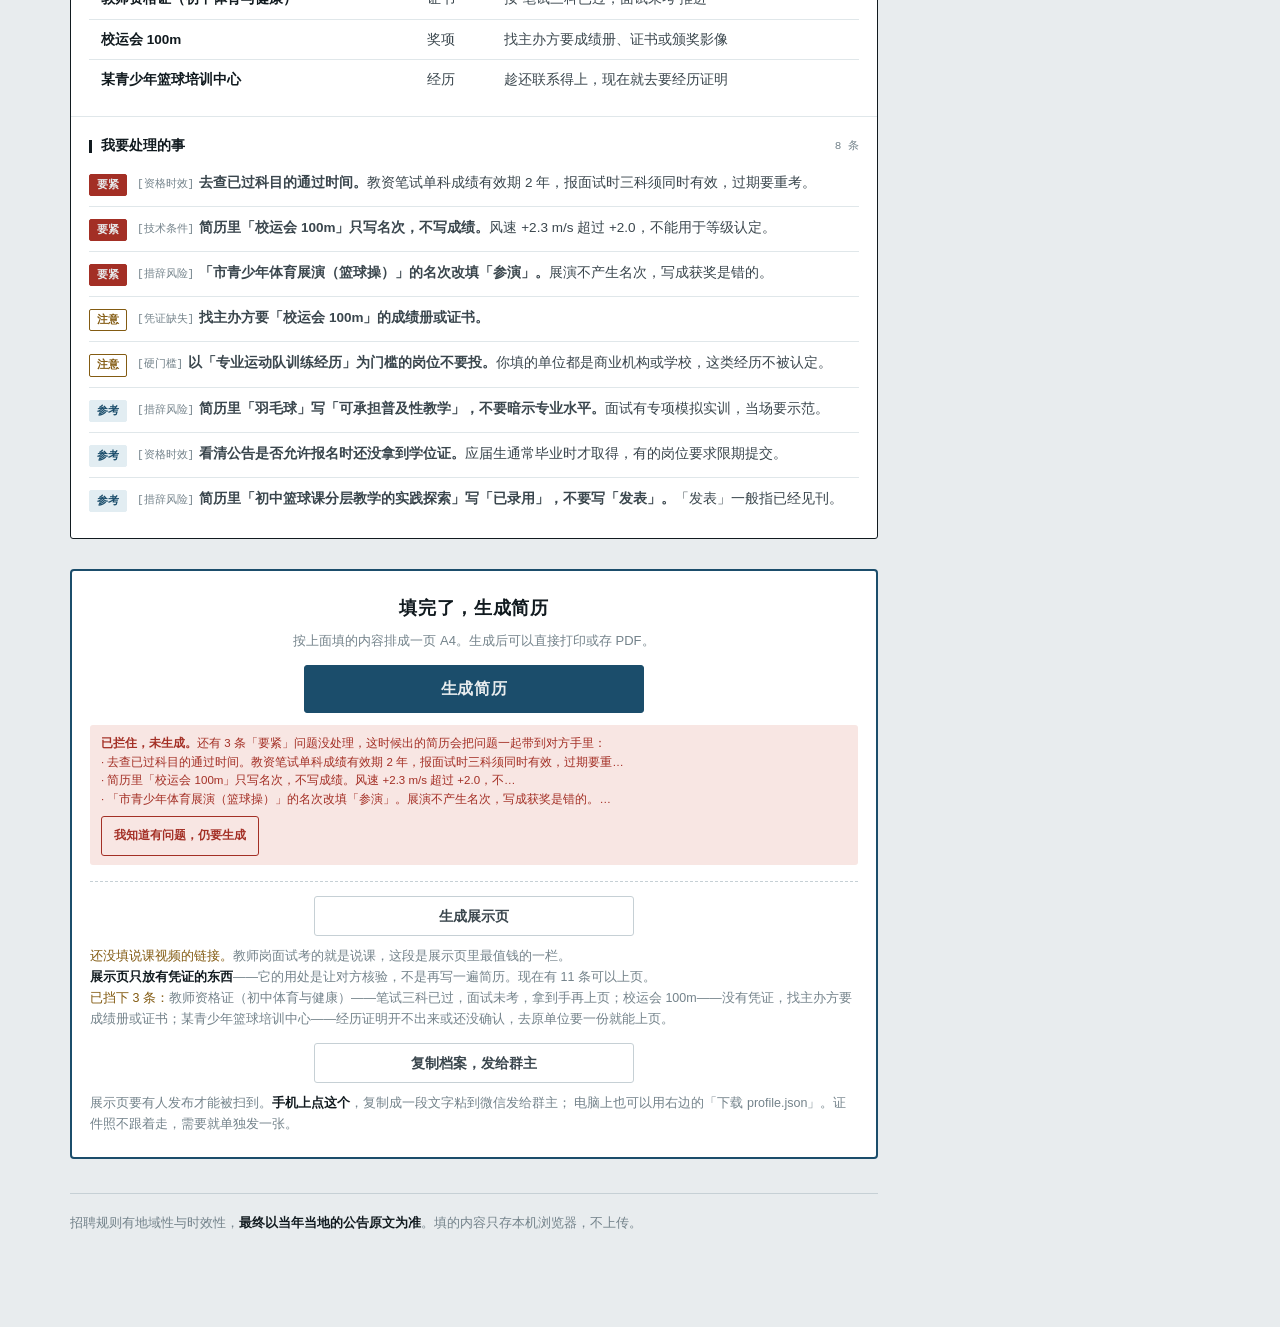
==== commit effbf5a5: "抬头与引导改成现在的定位（简历 + 展示码），版本 v1.0" ====
--- a/index.html
+++ b/index.html
@@ -1640,9 +1640,9 @@
 
 <div class="shell">
   <div class="masthead">
-    <p class="stamp">报名前 · 岗位资格自查</p>
+    <p class="stamp">艺体美专业生 · 简历 + 展示码</p>
     <h1>入场券</h1>
-    <p class="lede">把你手上的证、等级、名次、经历填清楚，这张表给你两样东西：<b>哪些硬门槛你已经满足</b>、<b>还要补哪张凭证</b>，再生成一页 A4 简历。带 <span class="rq">※</span> 的必填。</p>
+    <p class="lede"><b>填一次信息，得到一份能直接投的简历。</b>证书、等级、名次、可任教项目按 HR 初审的读法排好，右下角一个专属二维码——扫开是你的技能展示与说课视频。<br>不替你美化，只把<b>有凭证</b>的东西摆清楚；顺带告诉你还缺哪张证。带 <span class="rq">※</span> 的必填。</p>
     <p class="betaline"><span class="beta-tag">内测版</span><span class="beta-ver" id="betaVer"></span><button type="button" class="beta-btn" id="introOpen">怎么用</button><button type="button" class="beta-btn" id="fbOpen">反馈问题</button></p>
   </div>
 
@@ -3599,7 +3599,7 @@
    数据只存本机，我们看不到任何人怎么用——出错只能靠使用者告诉我们。
    所以反馈要做到点一下就带上该带的：版本、设备、那条结论、公告原文。
    不带姓名、电话、学校、照片；附带内容摊开给使用者看、能删改，由他自己发出去。 */
-var APP_VER="0.9", APP_BUILD="09-15 17:46";     // APP_BUILD 由 build_standalone.py 打包时写入
+var APP_VER="1.0", APP_BUILD="09-15 17:55";     // APP_BUILD 由 build_standalone.py 打包时写入
 var FEEDBACK_URL="";                     // 建好问卷后填链接；空着就只走「复制 → 发微信」
 var FB_TYPES=[["judge","判定不对"],["export","简历 / 存图有问题"],
               ["stuck","看不懂、卡住了"],["idea","其他建议"]];
@@ -3687,13 +3687,15 @@
         ? '<li><b>先点「清空，填我自己的」</b>：页面上现在是虚构的示例。然后按 A–D 组填，带 <span class="rq">※</span> 的必填。</li>'
         : '<li><b>按 A–D 组把自己的情况填完</b>，带 <span class="rq">※</span> 的必填。</li>')+
       '<li><b>边填边看「硬门槛」那一栏</b>：教师资格证、运动员等级、普通话，哪些已经满足、哪些还缺。手机上它在表格上面。</li>'+
+      '<li><b>G 组填两段视频的链接</b>（技能展示、说课教学），再在 J 组填一个<b>展示页代号</b>——简历右下角的二维码就是扫进这两段视频的。</li>'+
       '<li><b>拉到页面最下面，点「生成简历」</b>'+(IS_MOBILE ? '，再点「存为图片」，长按保存到手机。' : '，然后打印或存 PDF。')+'</li>'+
     '</ol>'+
     '<ul class="intro-notes">'+
       '<li>这是内测版。<b>只有体育类的判据经过真实求职验证</b>，音乐、舞蹈、美术的仅供参考。</li>'+
-      '<li>一切以公告原文为准。说「不可报」的，<b>先对照原文确认</b>，别直接放弃。</li>'+
+      '<li>一切以招聘公告原文为准：这里说你满足某项硬门槛，<b>报名前仍要对着公告再核一遍</b>。</li>'+
       '<li>填的内容只存在'+dev+'的浏览器里，不上传。清缓存、换设备就没了。</li>'+
-      '<li>判错了、识别错了、卡住了：点页面顶部的「反馈问题」。</li>'+
+      '<li>展示页要群主统一发布：填完点页尾的「复制档案，发给群主」，他放上去，你的二维码就通了。</li>'+
+      '<li>判错了、卡住了、哪句话看不懂：点页面顶部的「反馈问题」。</li>'+
     '</ul>',
     '<button type="button" class="btn" data-dlg="close">知道了，开始</button>');
 }
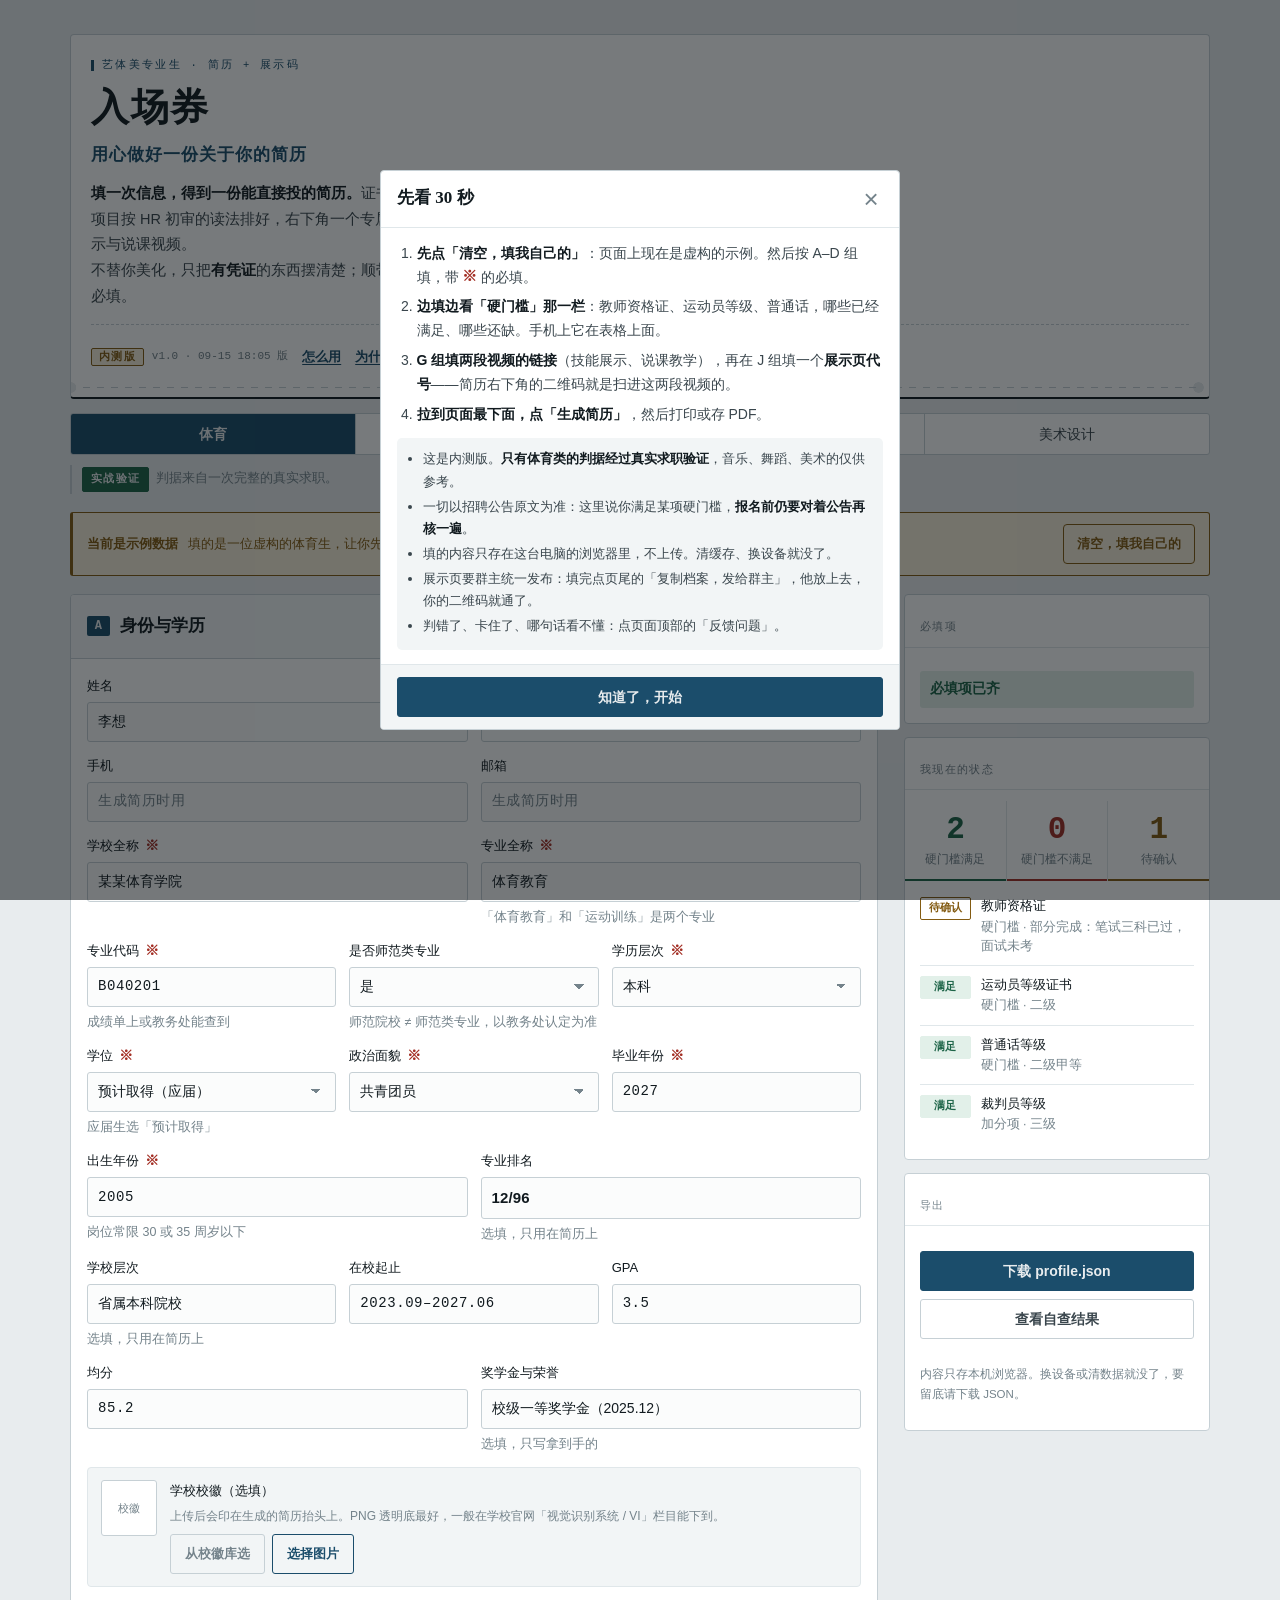
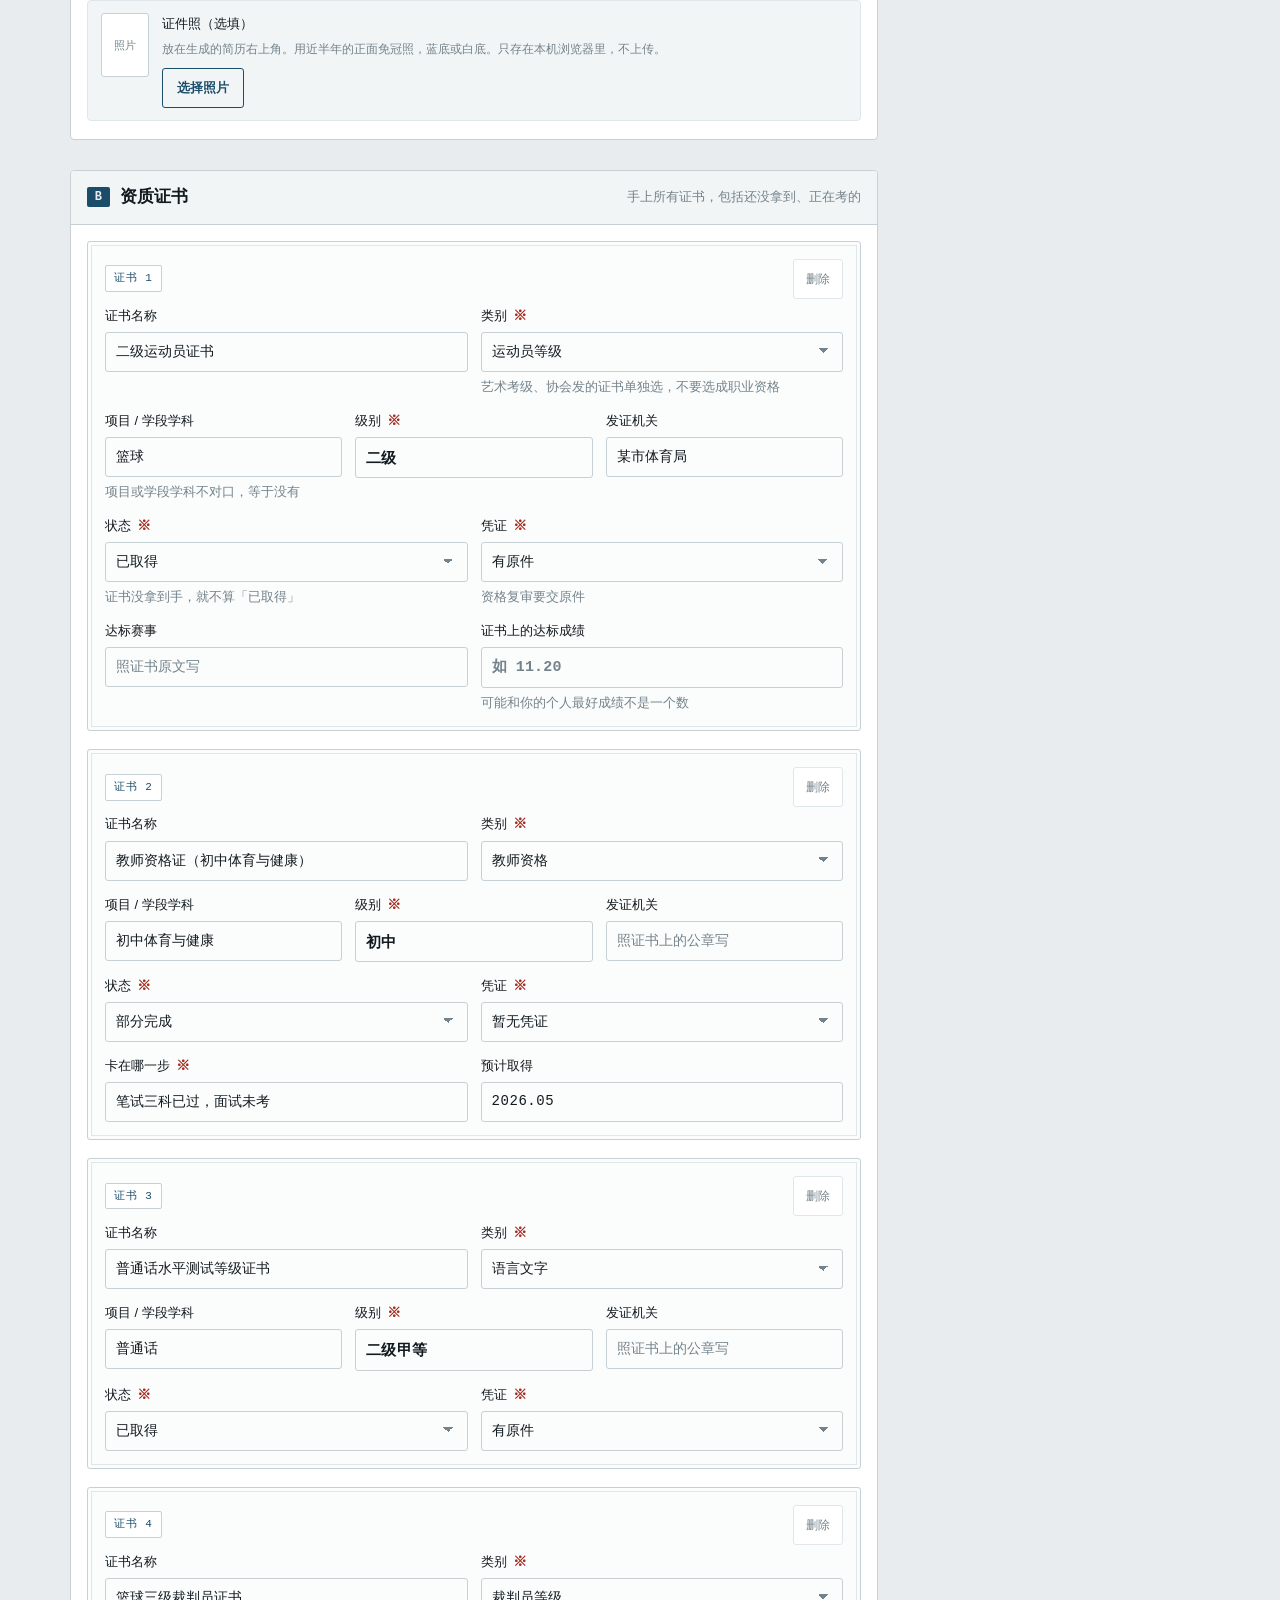
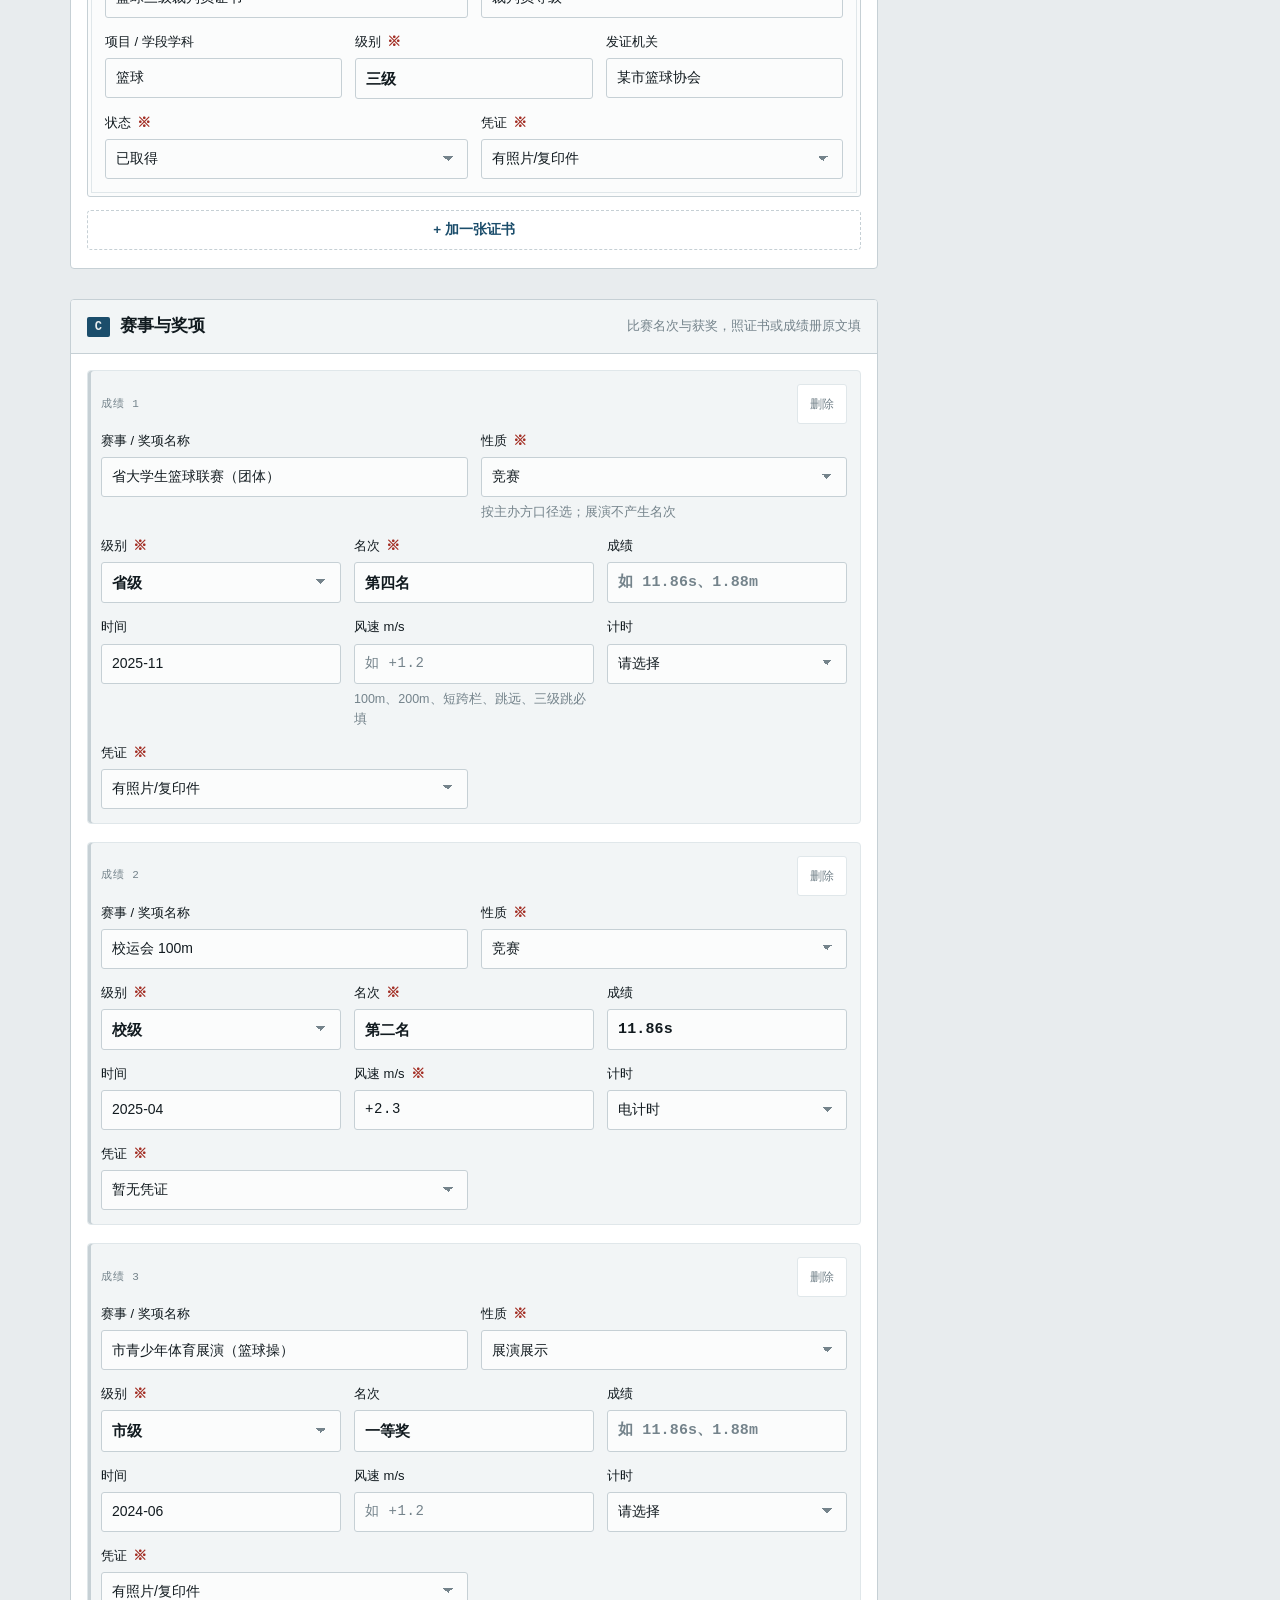
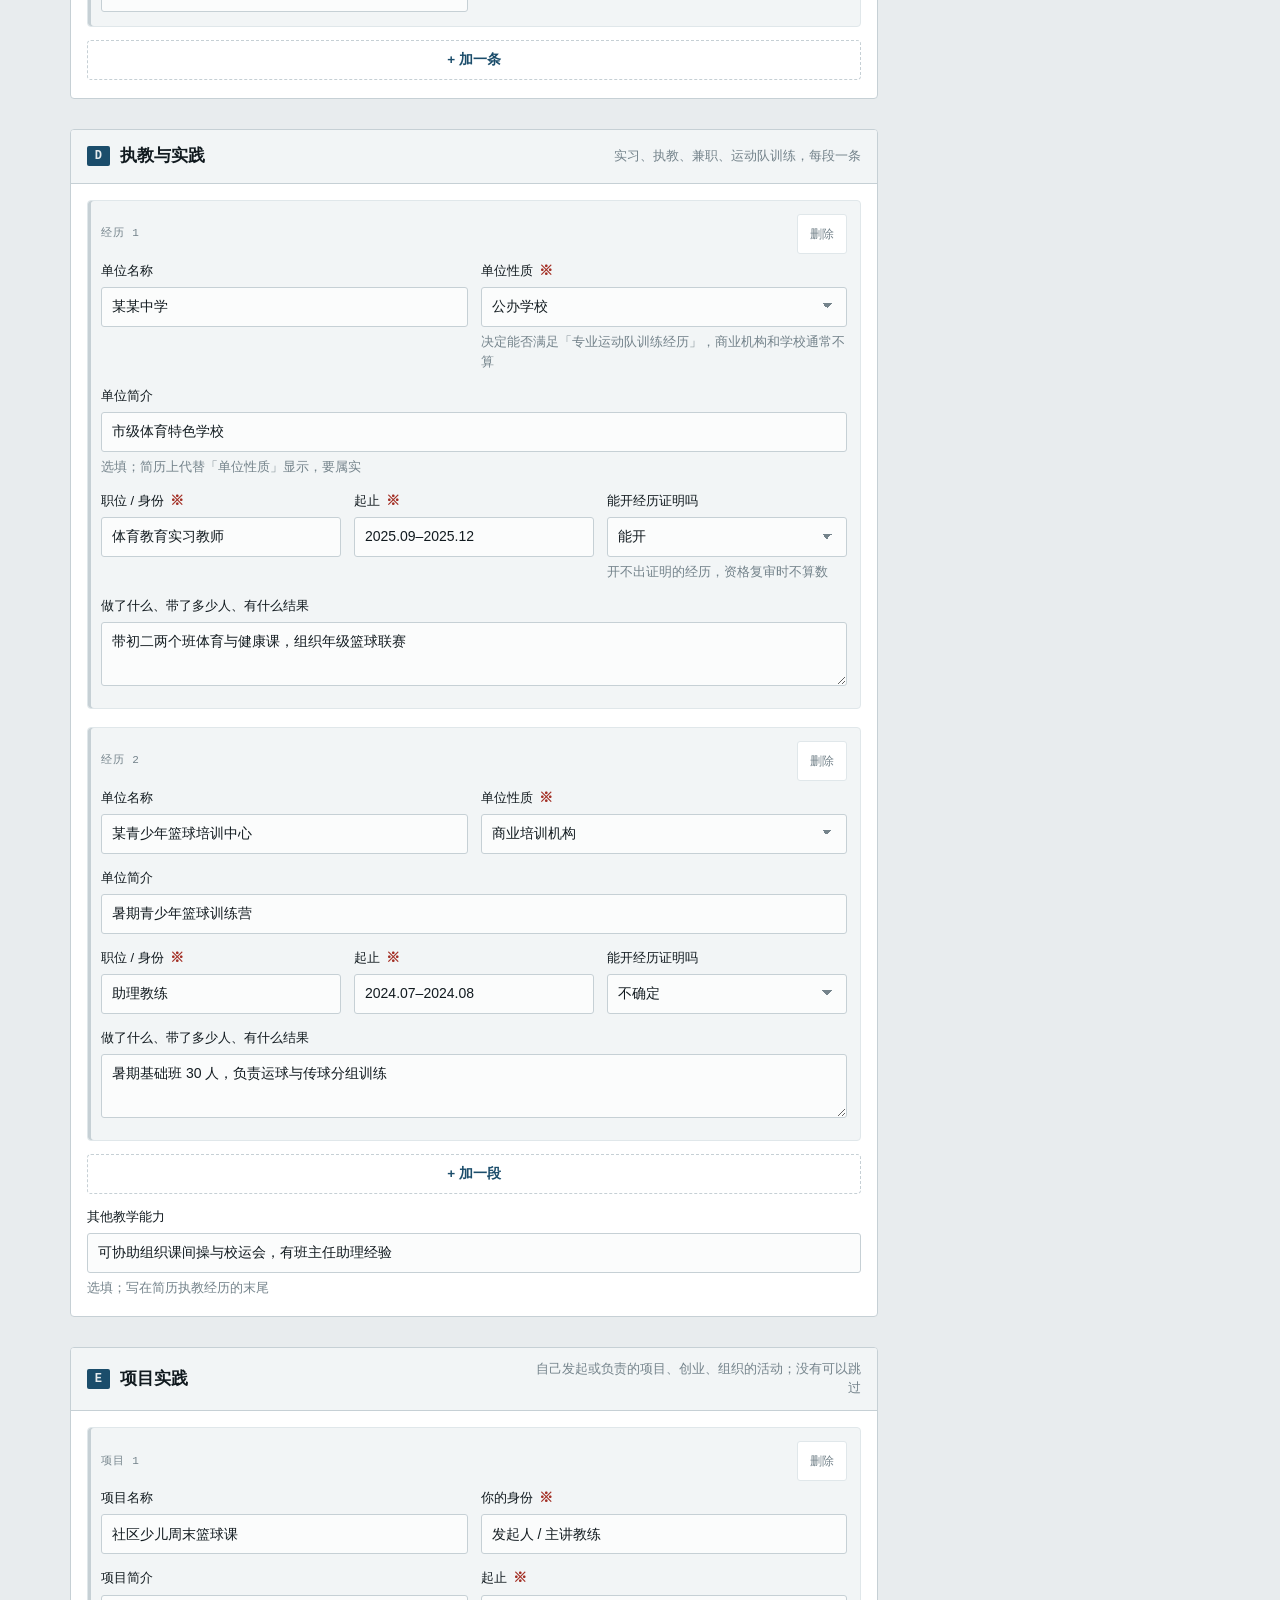
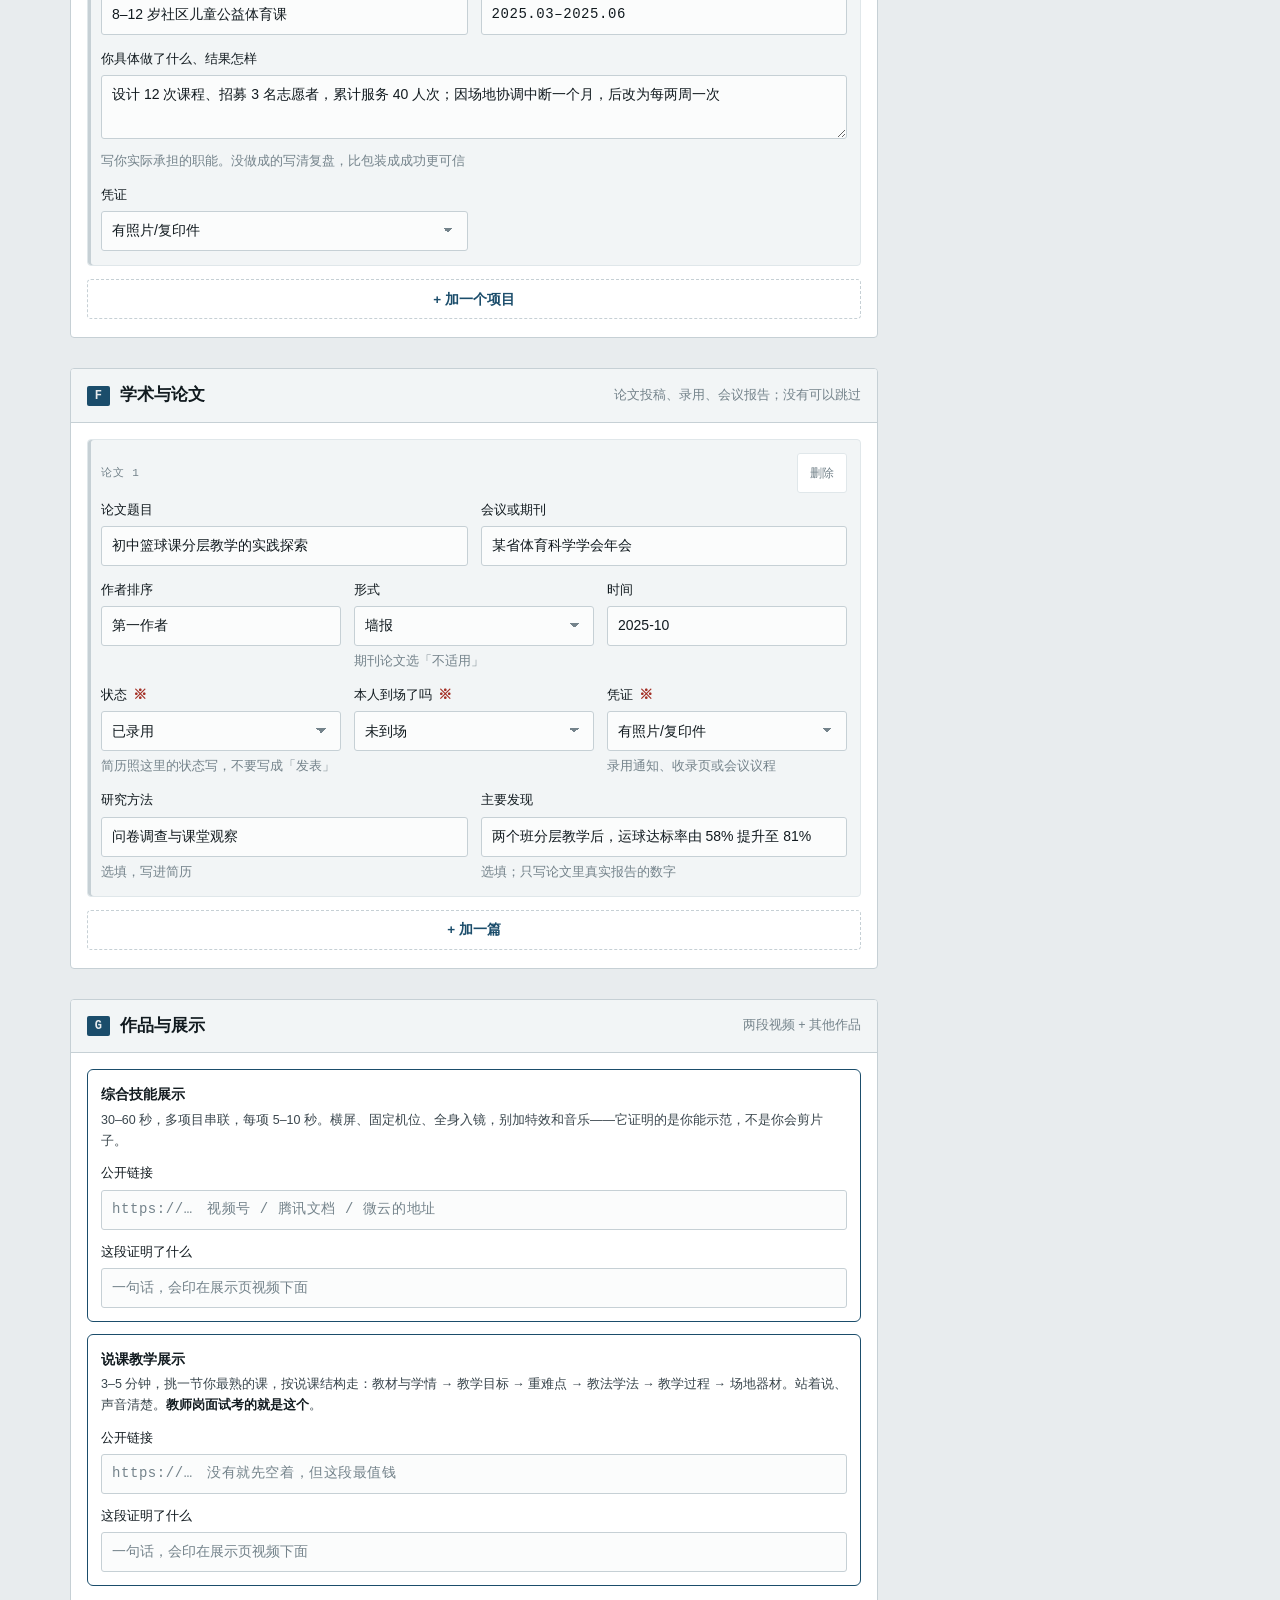
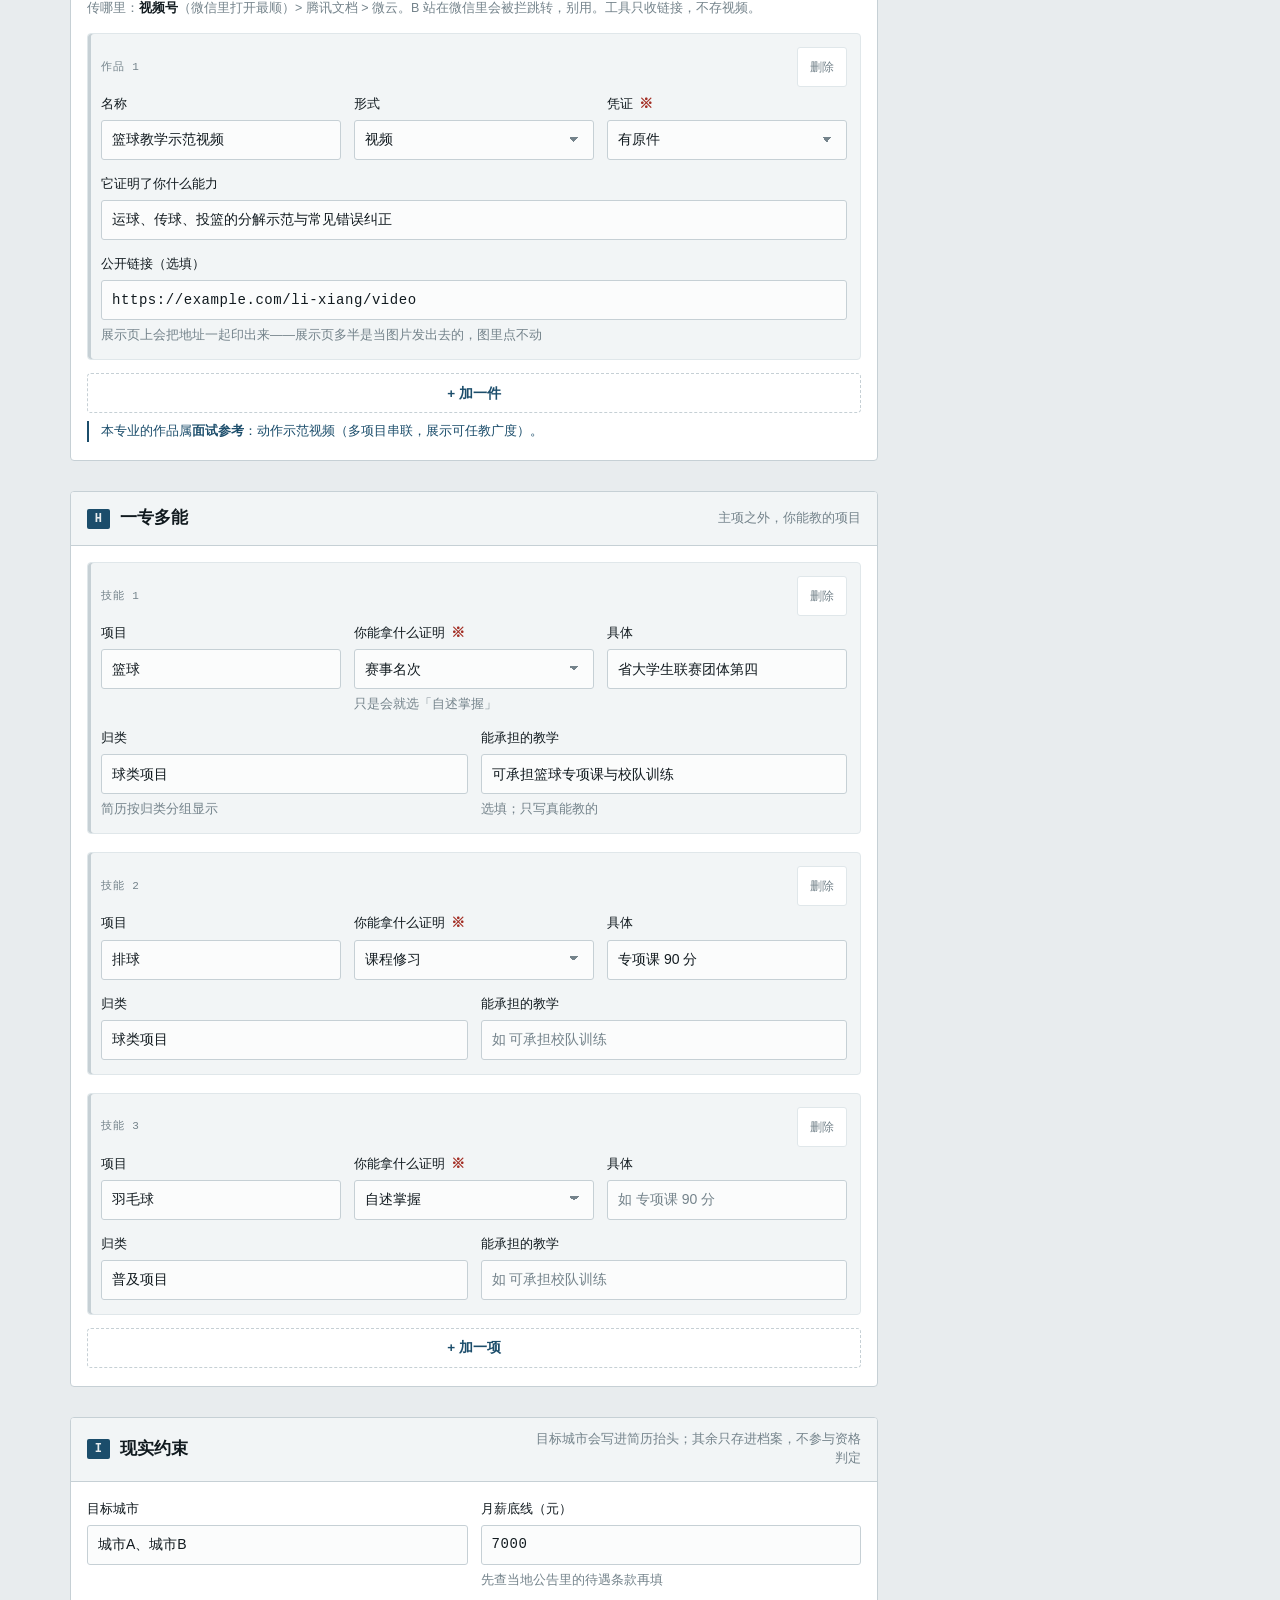
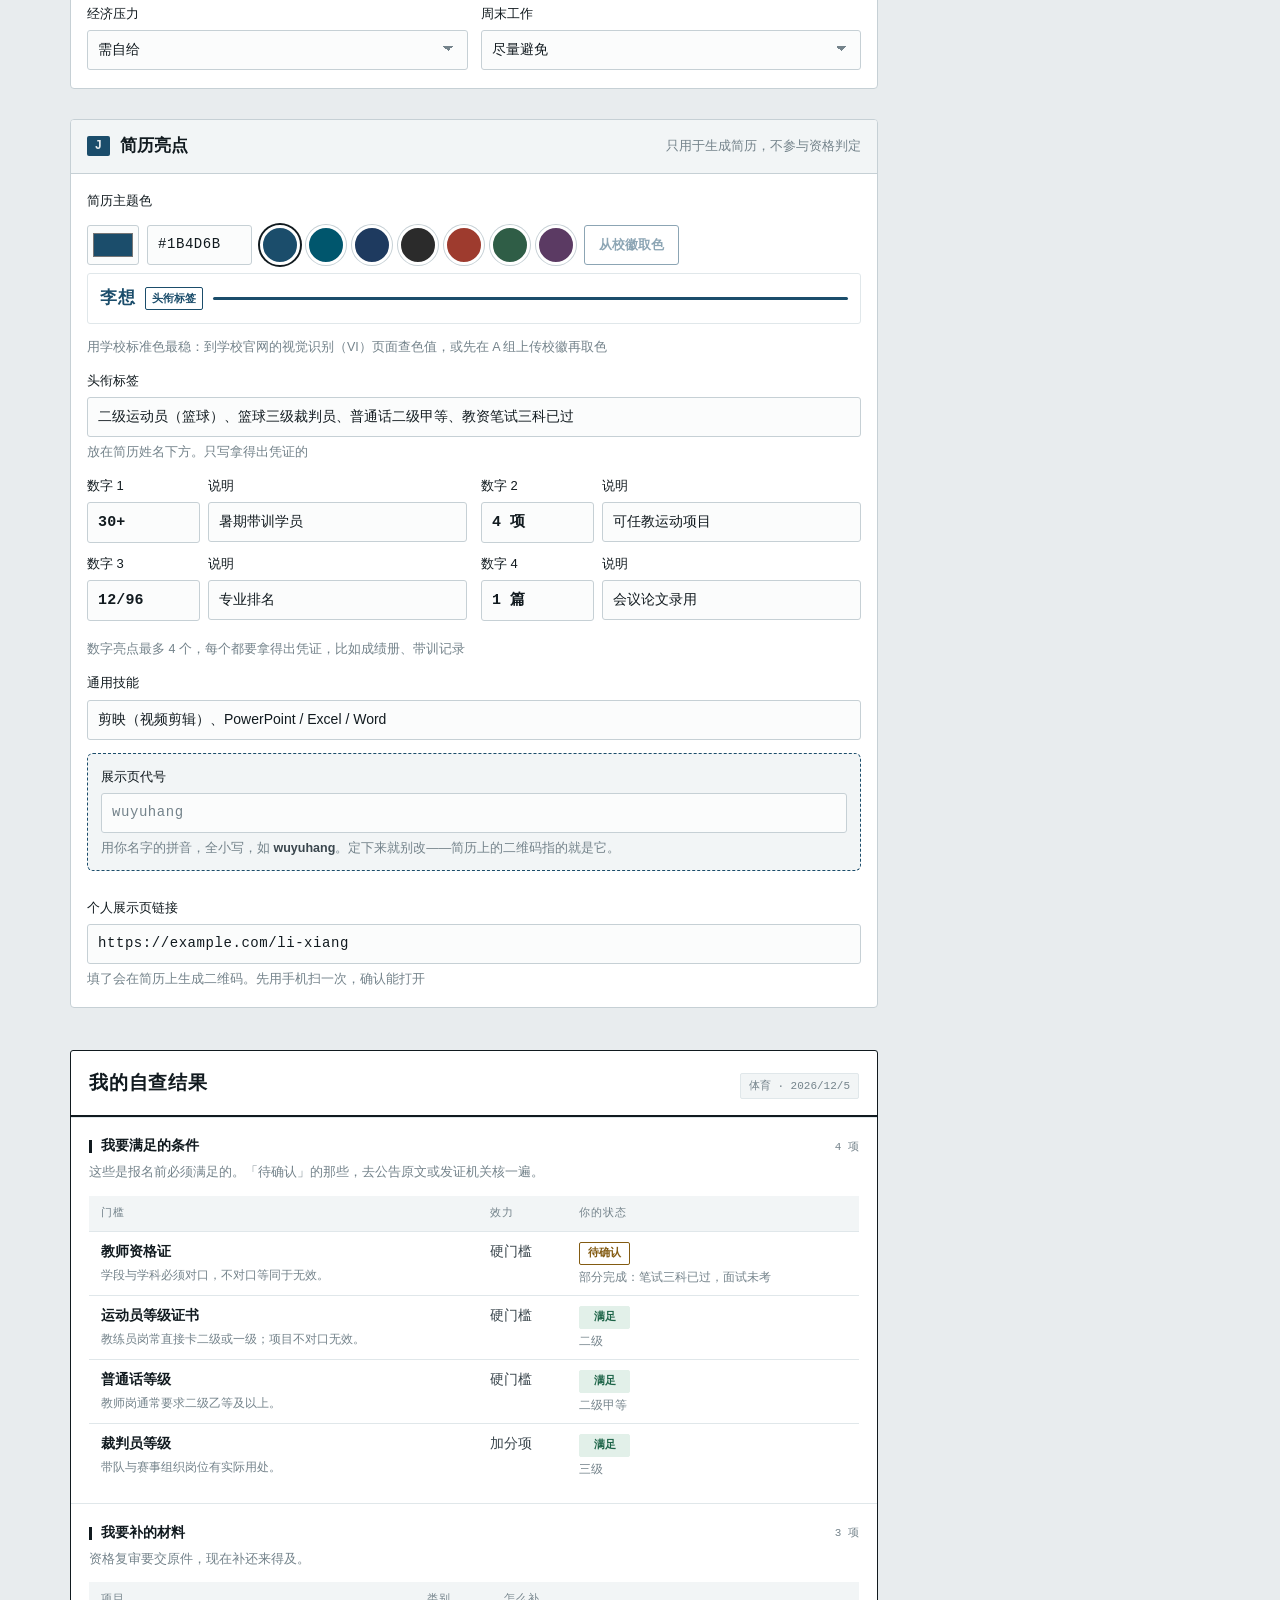
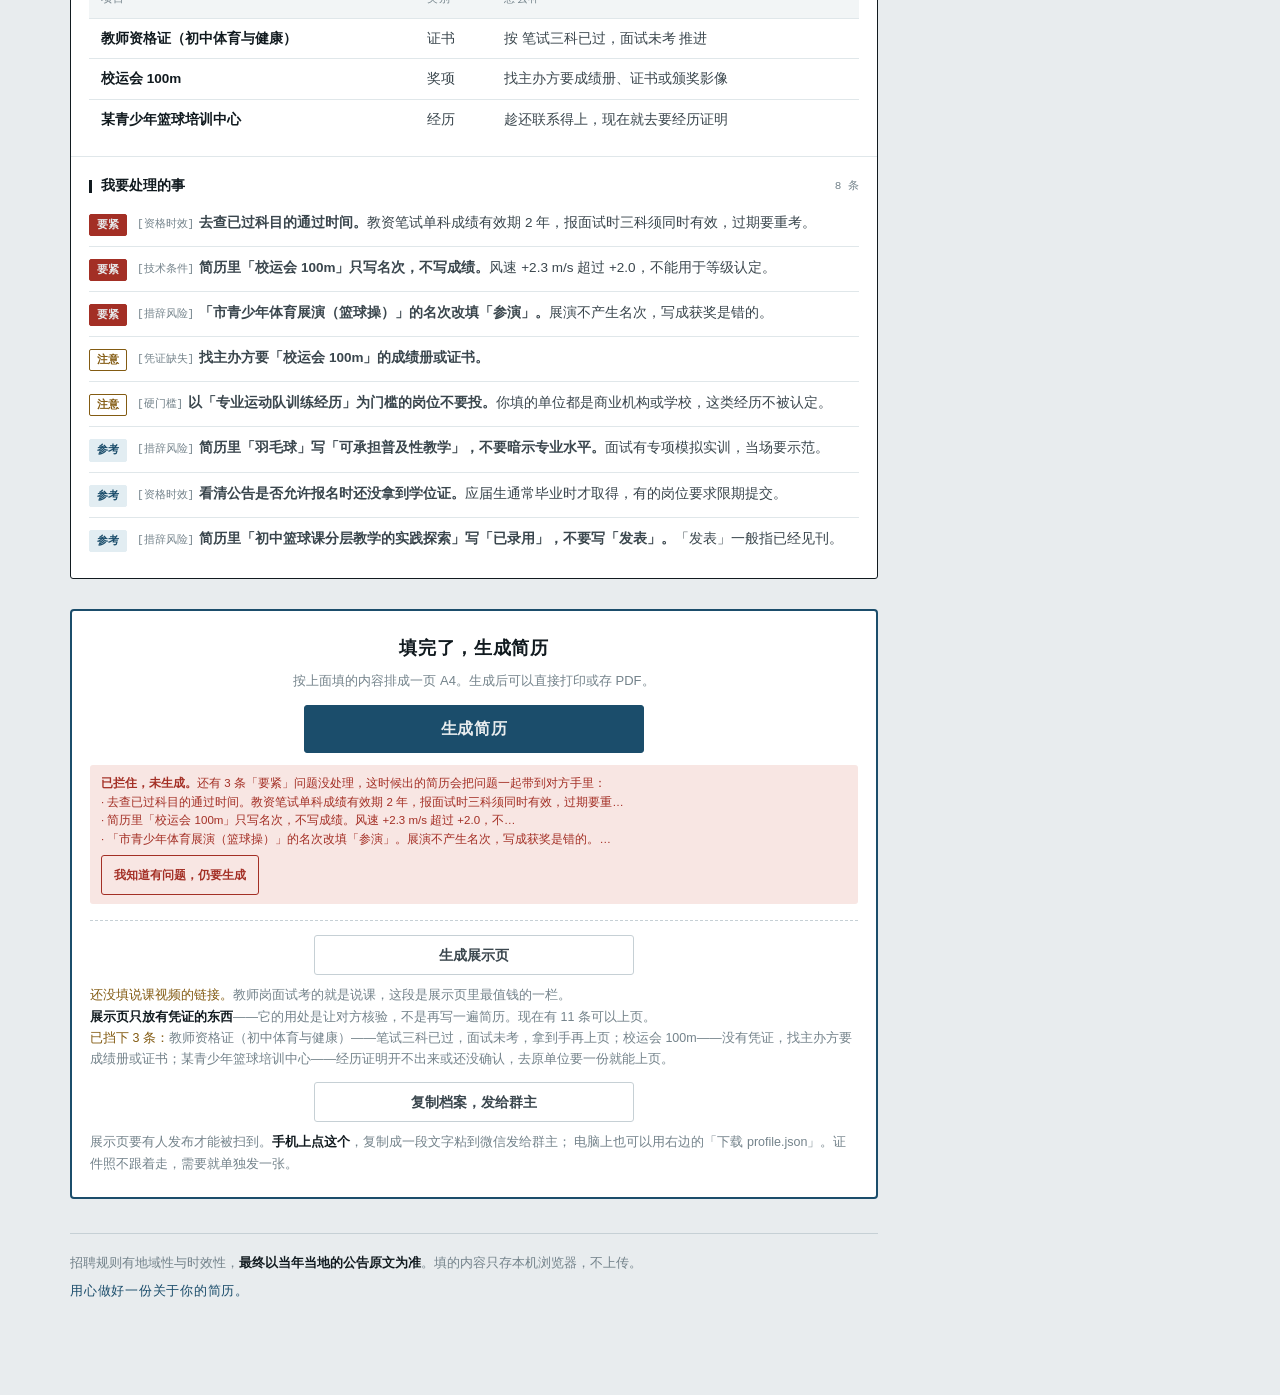
==== commit 496a70ea: "把初心写进产品：用心做好一份关于你的简历" ====
--- a/index.html
+++ b/index.html
@@ -57,7 +57,10 @@
 .stamp{font-family:var(--mono);font-size:10.5px;letter-spacing:.2em;color:var(--indigo);
   text-transform:uppercase;margin:0 0 9px}
 h1{font-family:var(--serif);font-weight:700;font-size:clamp(27px,4.4vw,38px);
-  margin:0 0 10px;color:var(--ink);letter-spacing:.02em;line-height:1.2;text-wrap:balance}
+  margin:0 0 4px;color:var(--ink);letter-spacing:.02em;line-height:1.2;text-wrap:balance}
+/* 这一句是这个工具存在的理由，不是宣传语——所以它在功能说明之前 */
+.creed{margin:0 0 11px;font-family:var(--serif);font-size:clamp(15px,2.2vw,17px);
+  font-weight:600;color:var(--indigo);letter-spacing:.06em}
 .lede{margin:0;font-size:15px;max-width:60ch}
 .lede b{color:var(--ink);font-weight:700}
 
@@ -336,6 +339,7 @@
 .foot{margin-top:26px;padding-top:18px;border-top:1px solid var(--rule);
   font-size:12.5px;color:var(--mute);line-height:1.8}
 .foot b{color:var(--ink)}
+.foot-creed{display:inline-block;margin-top:6px;font-family:var(--serif);color:var(--indigo);letter-spacing:.06em}
 .exbanner{display:flex;gap:10px;align-items:center;flex-wrap:wrap;font-size:13px;min-width:0;
   background:var(--hold-bg);color:var(--hold);border:1px solid var(--hold);
   border-radius:5px;padding:10px 14px;margin-bottom:16px}
@@ -369,6 +373,10 @@
 .dlg-ft{display:flex;gap:10px;padding:12px 16px;border-top:1px solid var(--rule-soft);background:var(--sunk)}
 .dlg-ft .btn{flex:1 1 0;min-width:0;text-decoration:none}
 .dlg-lead{margin:0 0 12px;color:var(--body)}
+.why-lead{margin:0 0 12px;font-family:var(--serif);font-size:18px;font-weight:700;color:var(--ink);letter-spacing:.04em}
+.dlg-bd p{margin:0 0 11px}
+.dlg-bd p b{color:var(--ink)}
+.why-who{padding-top:11px;border-top:1px solid var(--rule-soft);font-size:13px;color:var(--mute)}
 .dlg-lb{display:block;font-size:13px;font-weight:600;color:var(--ink);margin:0 0 6px}
 .intro-steps{margin:0 0 12px;padding-left:1.4em}
 .intro-steps li{margin-bottom:6px}
@@ -1642,8 +1650,9 @@
   <div class="masthead">
     <p class="stamp">艺体美专业生 · 简历 + 展示码</p>
     <h1>入场券</h1>
-    <p class="lede"><b>填一次信息，得到一份能直接投的简历。</b>证书、等级、名次、可任教项目按 HR 初审的读法排好，右下角一个专属二维码——扫开是你的技能展示与说课视频。<br>不替你美化，只把<b>有凭证</b>的东西摆清楚；顺带告诉你还缺哪张证。带 <span class="rq">※</span> 的必填。</p>
-    <p class="betaline"><span class="beta-tag">内测版</span><span class="beta-ver" id="betaVer"></span><button type="button" class="beta-btn" id="introOpen">怎么用</button><button type="button" class="beta-btn" id="fbOpen">反馈问题</button></p>
+    <p class="creed">用心做好一份关于你的简历</p>
+    <p class="lede"><b>填一次信息，得到一份能直接投的简历。</b>证书、等级、名次、作品与可任教项目按 HR 初审的读法排好，右下角一个专属二维码——扫开是你的技能展示与说课视频。<br>不替你美化，只把<b>有凭证</b>的东西摆清楚；顺带告诉你还缺哪张证。带 <span class="rq">※</span> 的必填。</p>
+    <p class="betaline"><span class="beta-tag">内测版</span><span class="beta-ver" id="betaVer"></span><button type="button" class="beta-btn" id="introOpen">怎么用</button><button type="button" class="beta-btn" id="whyOpen">为什么做这个</button><button type="button" class="beta-btn" id="fbOpen">反馈问题</button></p>
   </div>
 
   <div class="discbar" id="discbar" role="group" aria-label="选择专业方向"></div>
@@ -1676,7 +1685,8 @@
         </div>
       </div>
 
-      <p class="foot">招聘规则有地域性与时效性，<b>最终以当年当地的公告原文为准</b>。填的内容只存本机浏览器，不上传。</p>
+      <p class="foot">招聘规则有地域性与时效性，<b>最终以当年当地的公告原文为准</b>。填的内容只存本机浏览器，不上传。<br>
+      <span class="foot-creed">用心做好一份关于你的简历。</span></p>
     </div>
 
     <aside class="side">
@@ -2716,6 +2726,7 @@
   var b=e.target.closest("button"); if(!b) return;
   if(b.id==="fbOpen"){ openFeedback(null,"general"); return; }
   if(b.id==="introOpen"){ openIntro(); return; }
+  if(b.id==="whyOpen"){ openWhy(); return; }
   if(b.getAttribute("data-d")){ S.discipline=b.getAttribute("data-d"); renderAll(); return; }
   var add=b.getAttribute("data-add");
   if(add && BLANK[add]){ seedRow(add); S.isExample=false; renderAll(); return; }
@@ -3599,7 +3610,7 @@
    数据只存本机，我们看不到任何人怎么用——出错只能靠使用者告诉我们。
    所以反馈要做到点一下就带上该带的：版本、设备、那条结论、公告原文。
    不带姓名、电话、学校、照片；附带内容摊开给使用者看、能删改，由他自己发出去。 */
-var APP_VER="1.0", APP_BUILD="09-15 17:55";     // APP_BUILD 由 build_standalone.py 打包时写入
+var APP_VER="1.0", APP_BUILD="09-15 18:05";     // APP_BUILD 由 build_standalone.py 打包时写入
 var FEEDBACK_URL="";                     // 建好问卷后填链接；空着就只走「复制 → 发微信」
 var FB_TYPES=[["judge","判定不对"],["export","简历 / 存图有问题"],
               ["stuck","看不懂、卡住了"],["idea","其他建议"]];
@@ -3698,6 +3709,23 @@
       '<li>判错了、卡住了、哪句话看不懂：点页面顶部的「反馈问题」。</li>'+
     '</ul>',
     '<button type="button" class="btn" data-dlg="close">知道了，开始</button>');
+}
+
+/* 初心。用户自己的一句话，别替他改写成宣传腔。 */
+function openWhy(){
+  openDlg("为什么做这个",
+    '<p class="why-lead">用心做好一份关于你的简历。</p>'+
+    '<p>起初只是因为<b>我自己和身边的人都急着要这么一个东西</b>：投出去的简历问的都是 GPA 和实习，'+
+      '而我们真正拿得出手的——证书、等级、名次、能带的项目、能拿出来的作品——没有地方写。</p>'+
+    '<p>所以这张表反过来做：先把你手上<b>有凭证</b>的东西一条条摆清楚，再按对方初审的读法排好。'+
+      '我希望你看完自己那一页的时候，想的是<b>「原来我的核心竞争力是这个」</b>，'+
+      '或者<b>「简历还能这样写」</b>。</p>'+
+    '<p>它不替你美化。没拿到的证、开不出证明的经历，会写清卡在哪一步，而不是含糊过去——'+
+      '含糊过去的东西，资格复审那一关也留不住。</p>'+
+    '<p class="why-who">做的人：一个 2027 届运动训练专业的学生，和你一样在准备求职。'+
+      '内测中：体育类的判据经过一次完整的真实求职验证，音乐、舞蹈、美术的还只是资料调研——'+
+      '哪句说错了，点「反馈问题」告诉我。</p>',
+    '<button type="button" class="btn" data-dlg="close">开始填</button>');
 }
 
 function openFeedback(type,kind,arg){
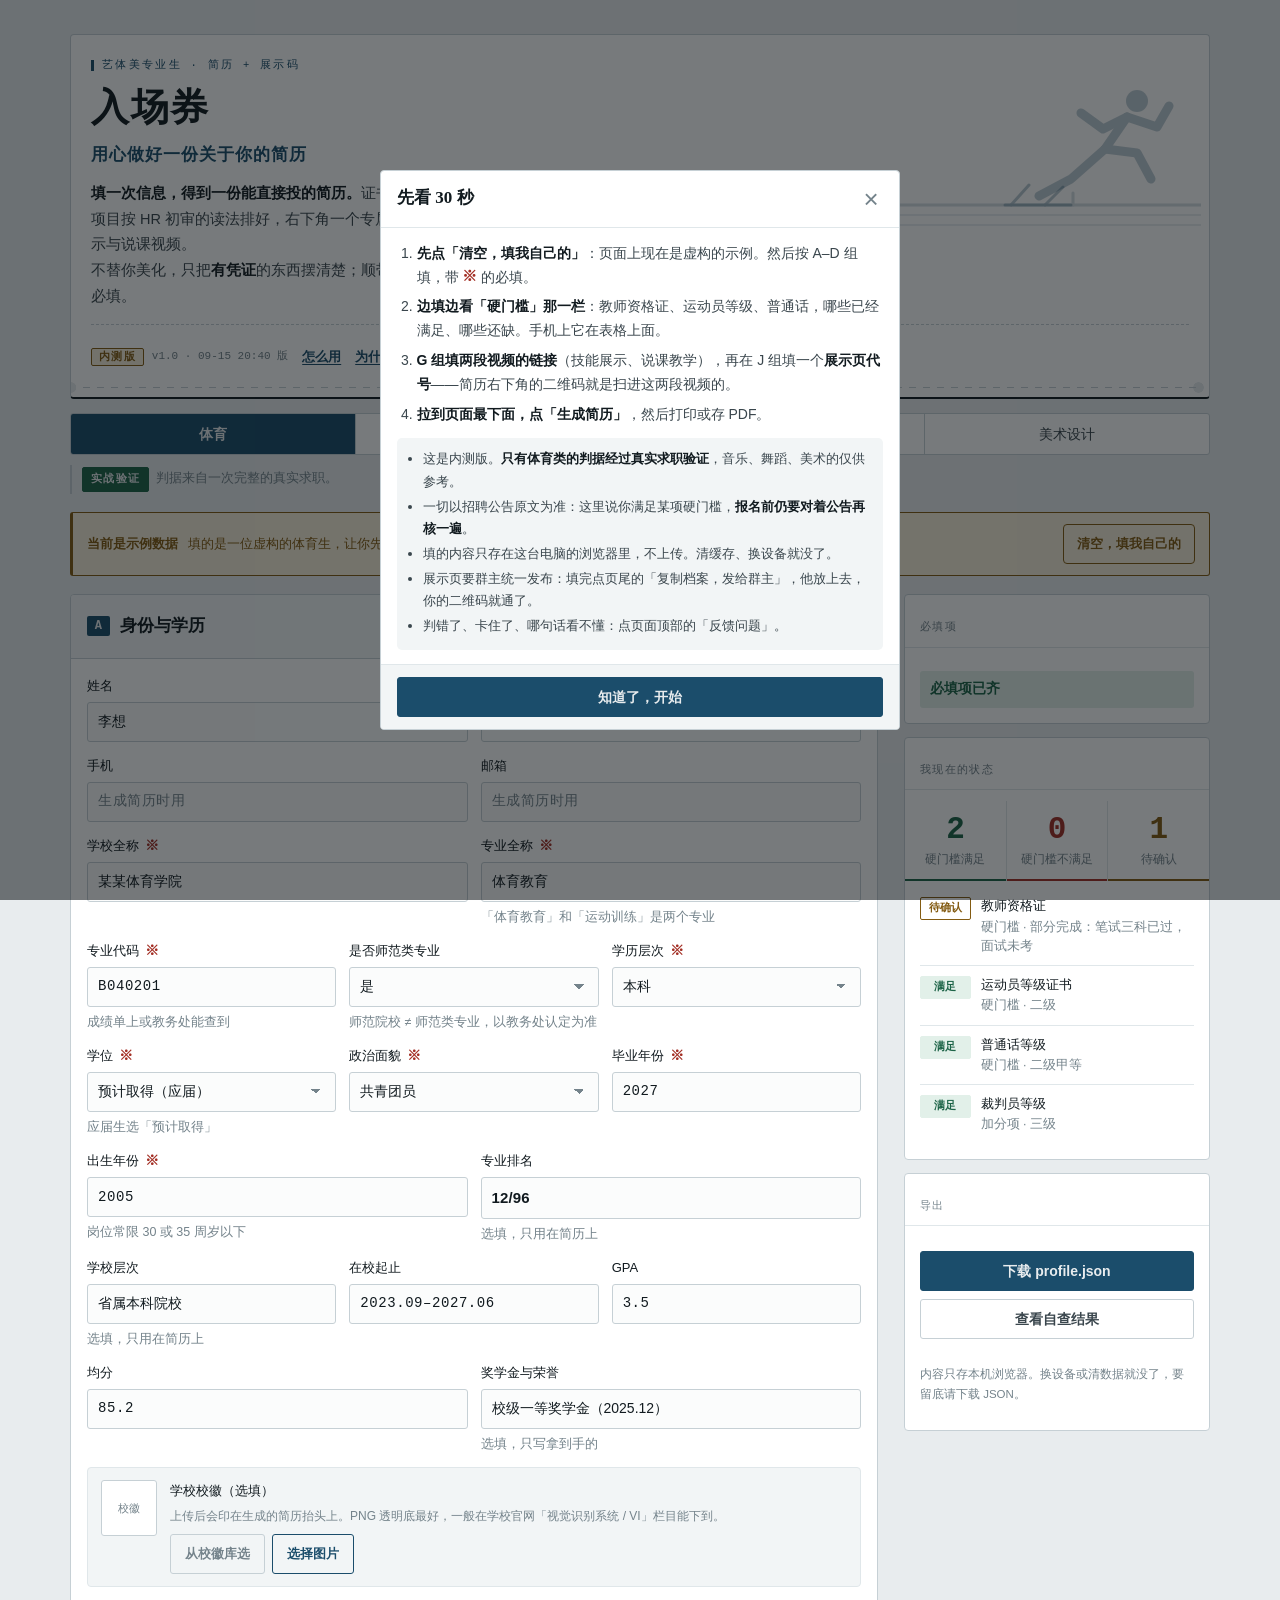
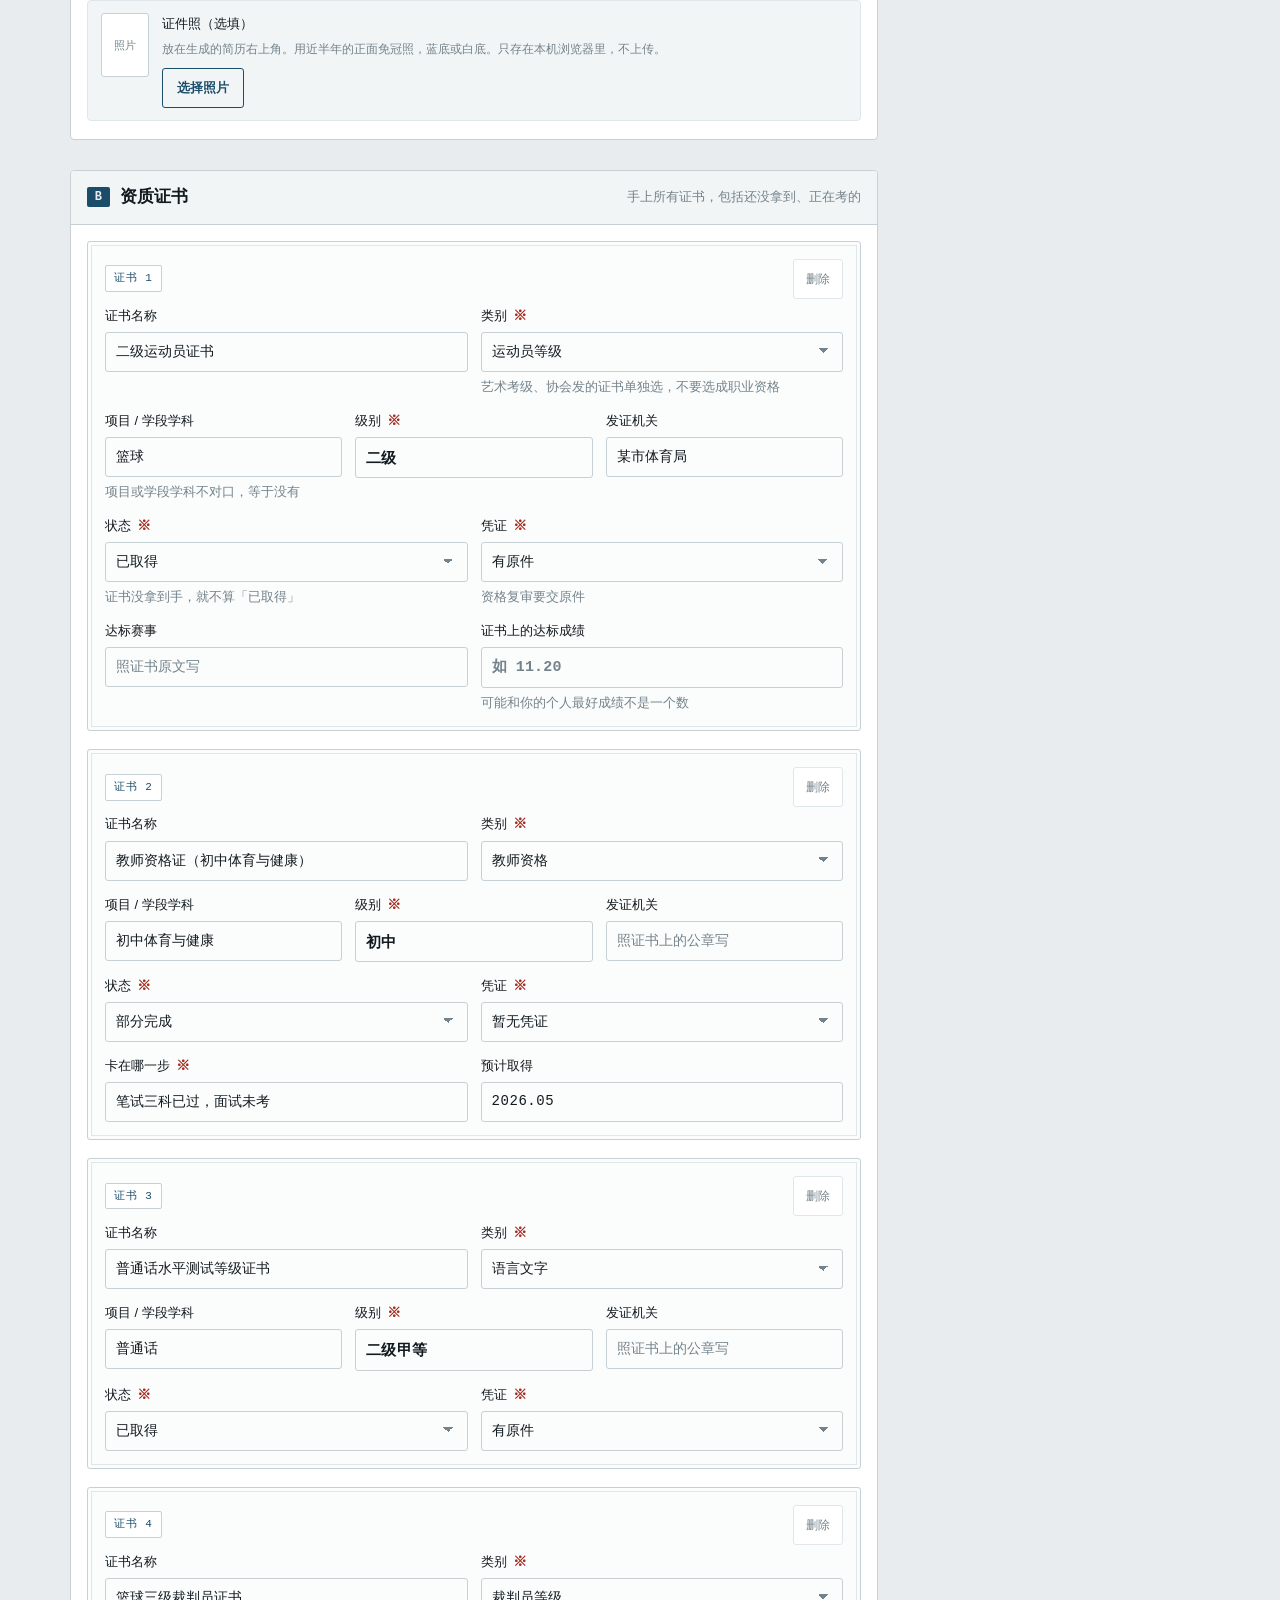
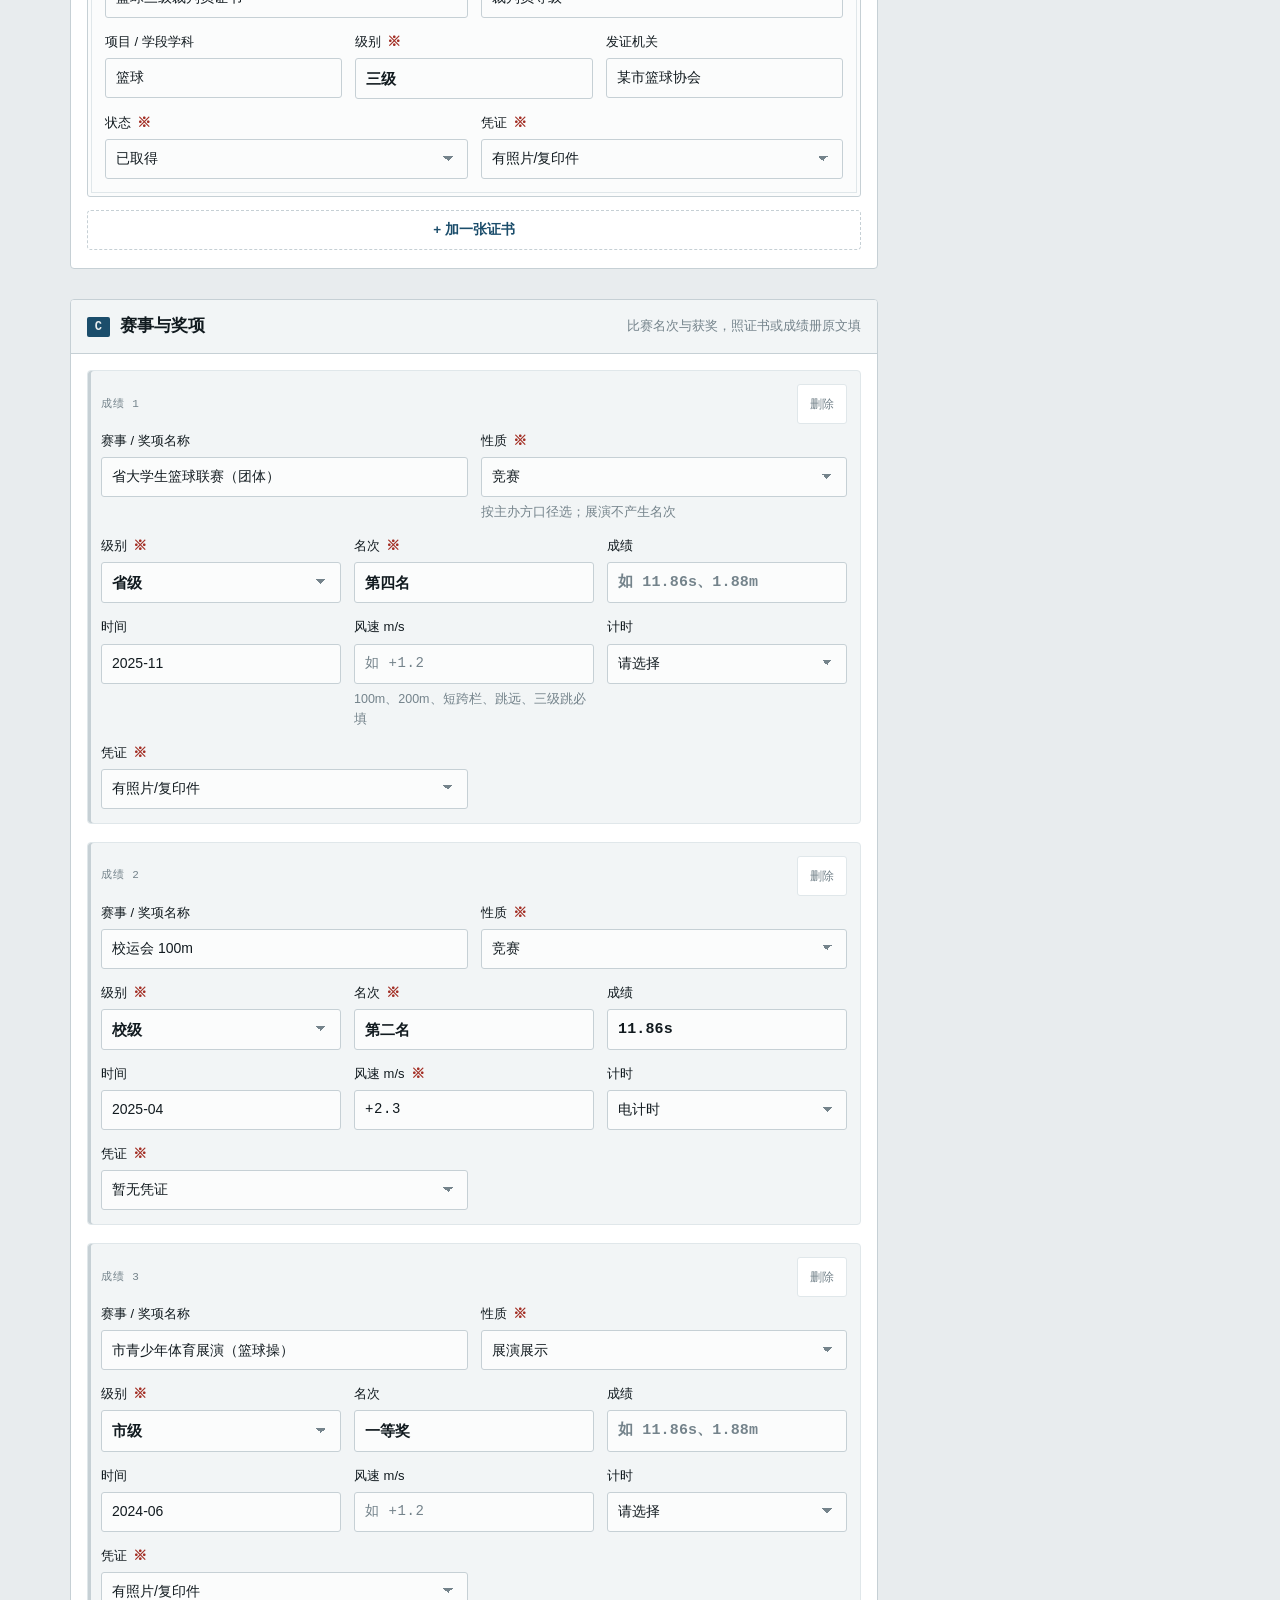
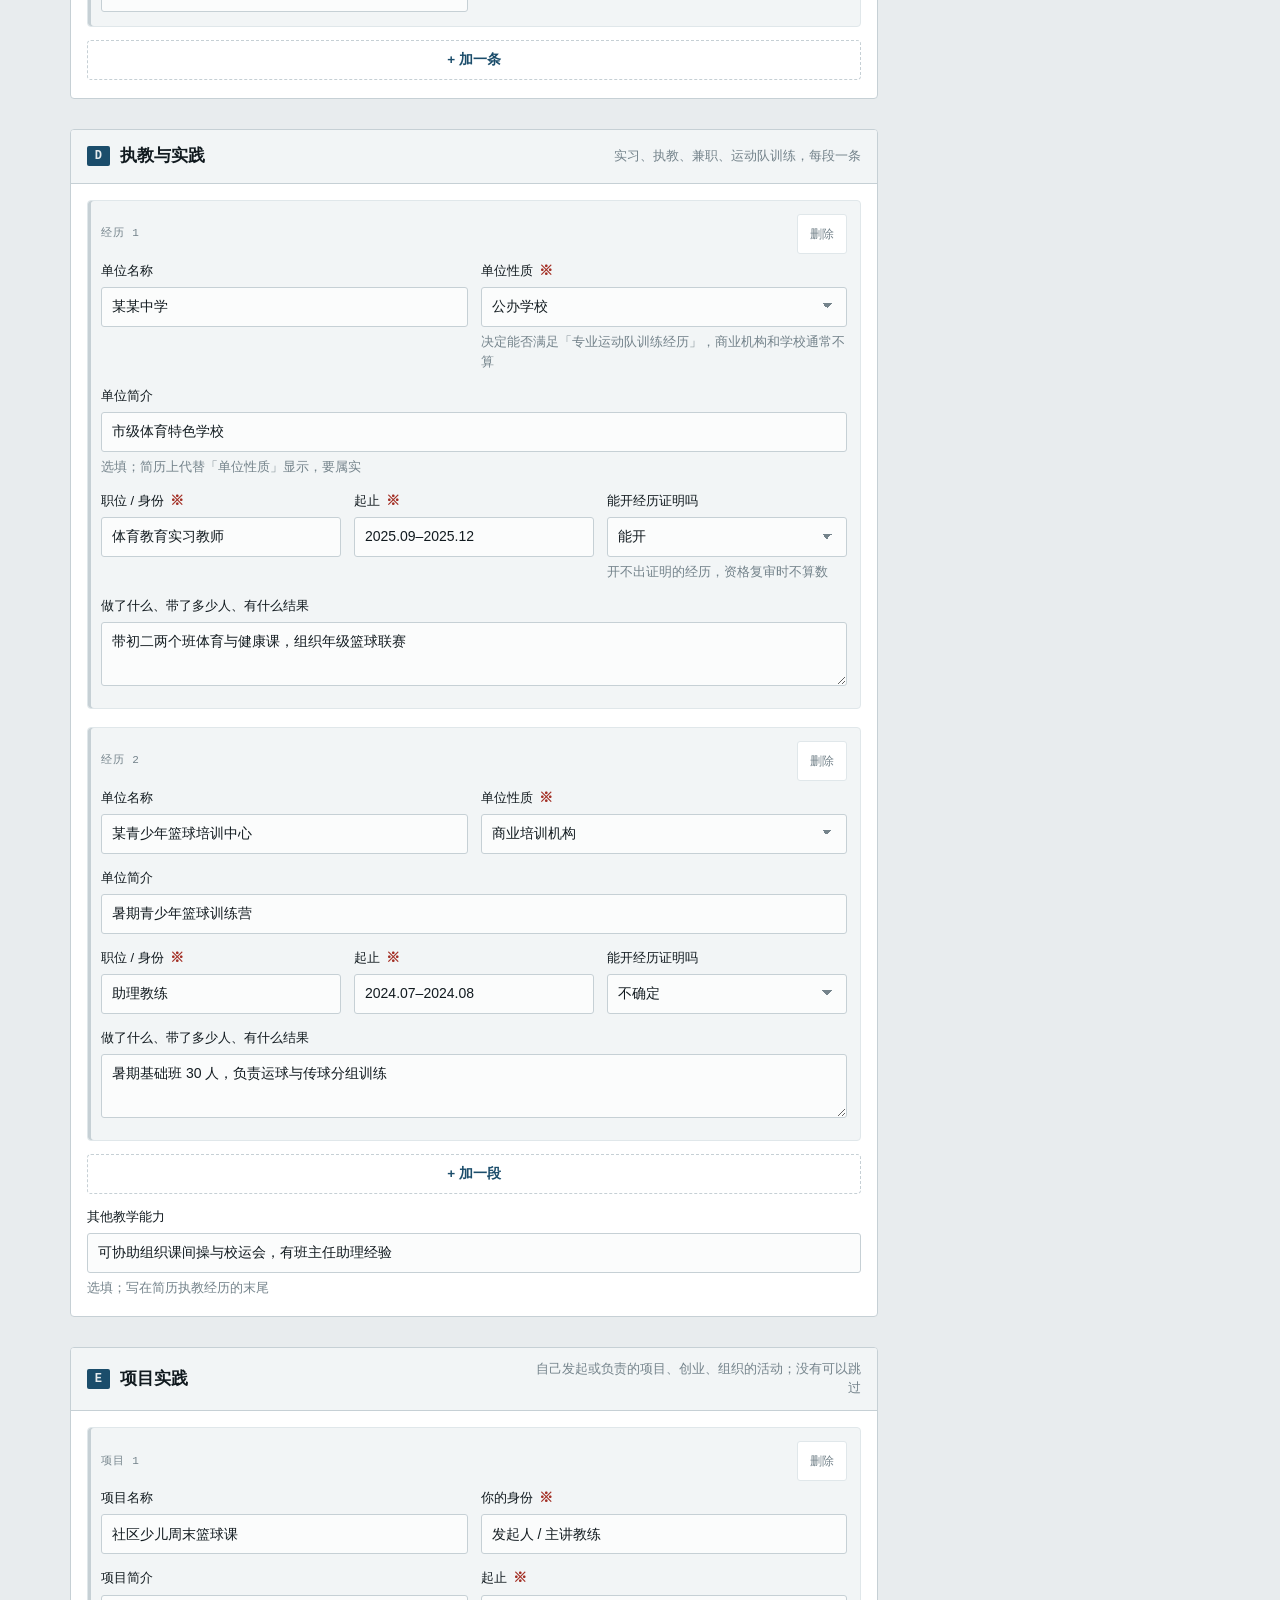
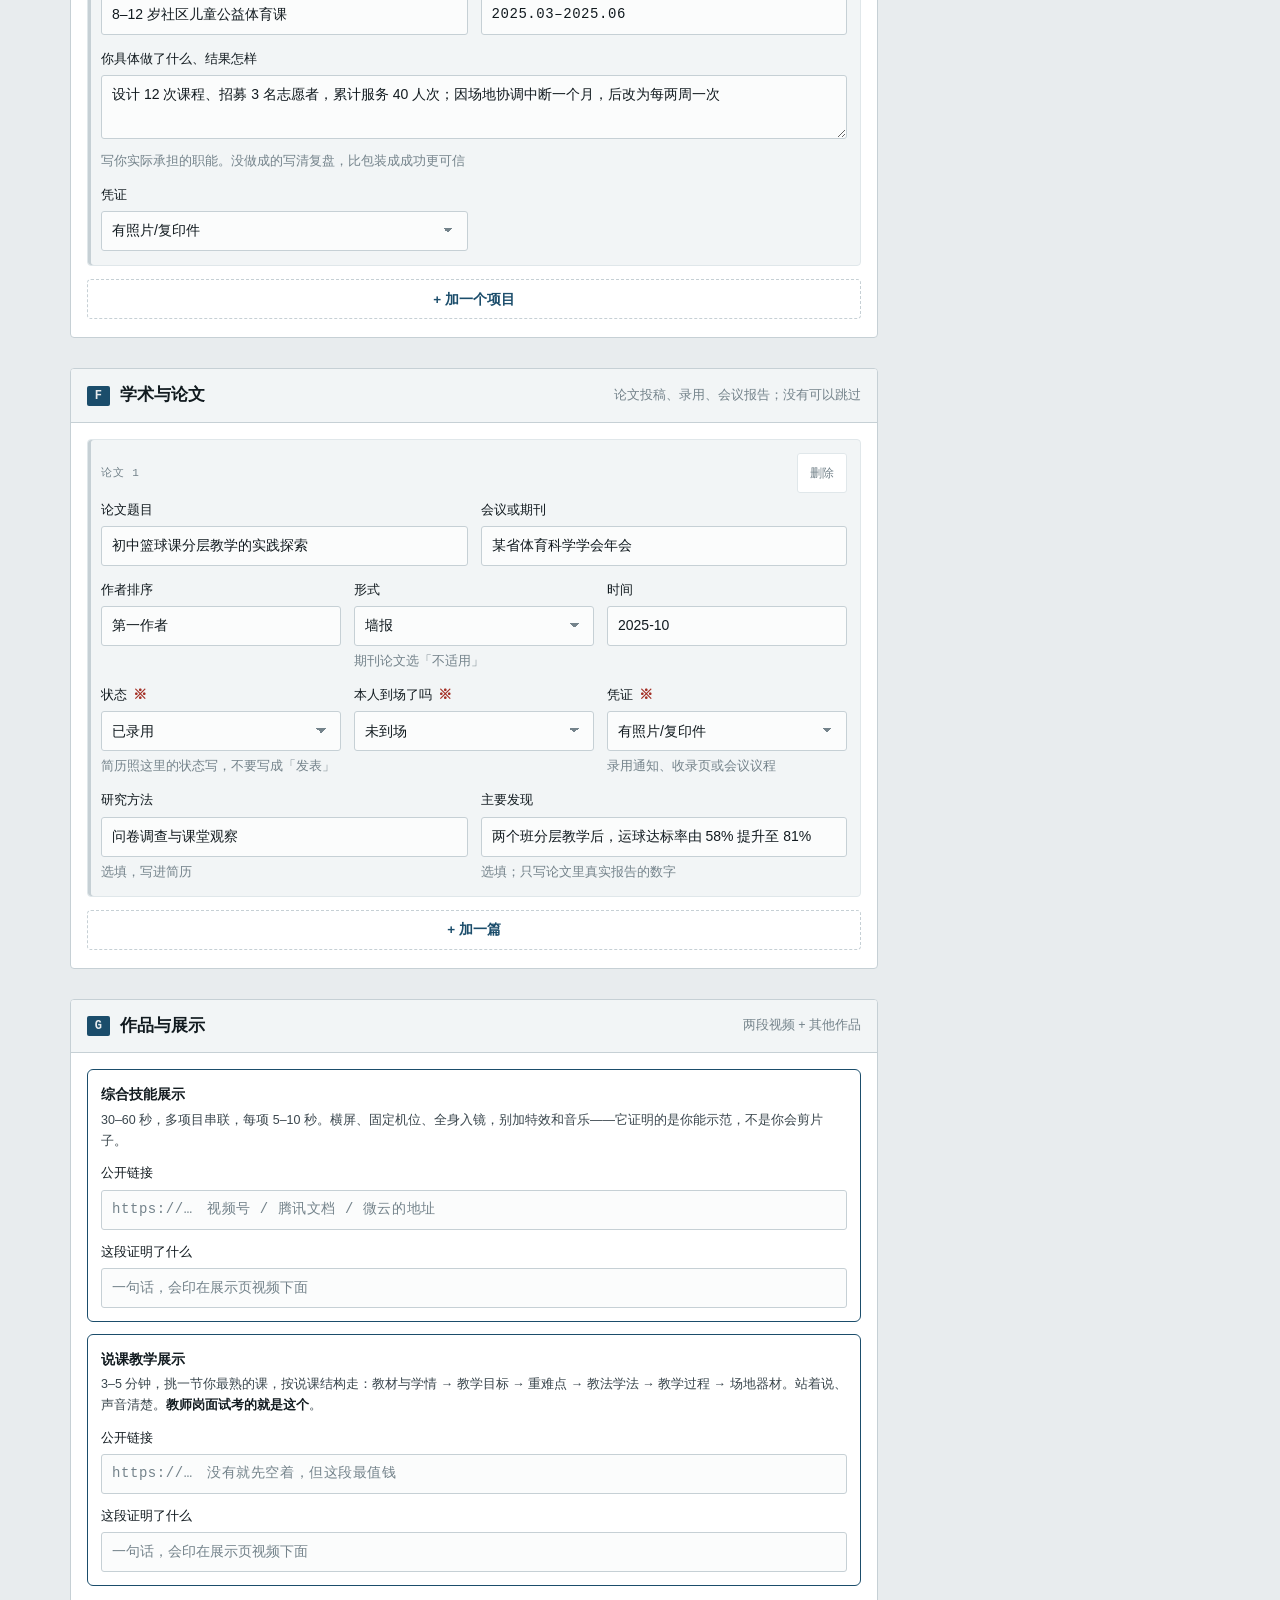
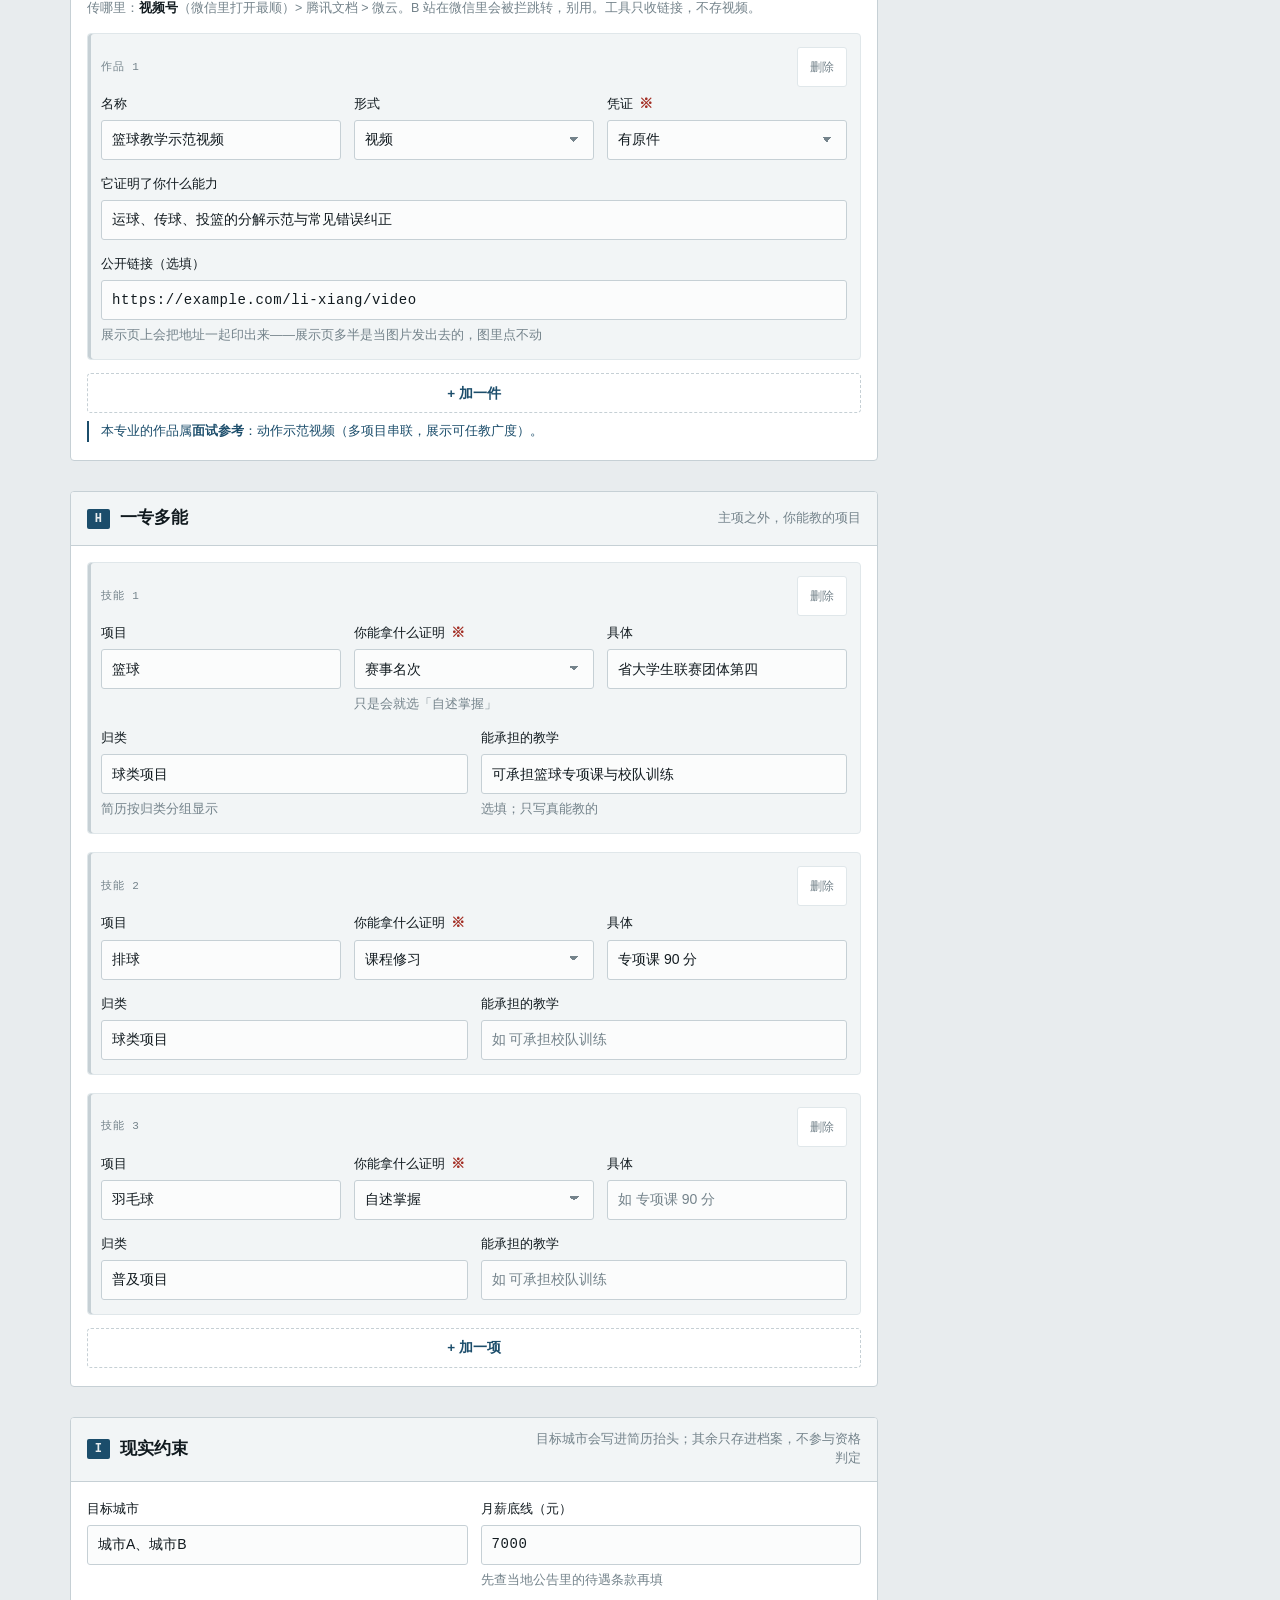
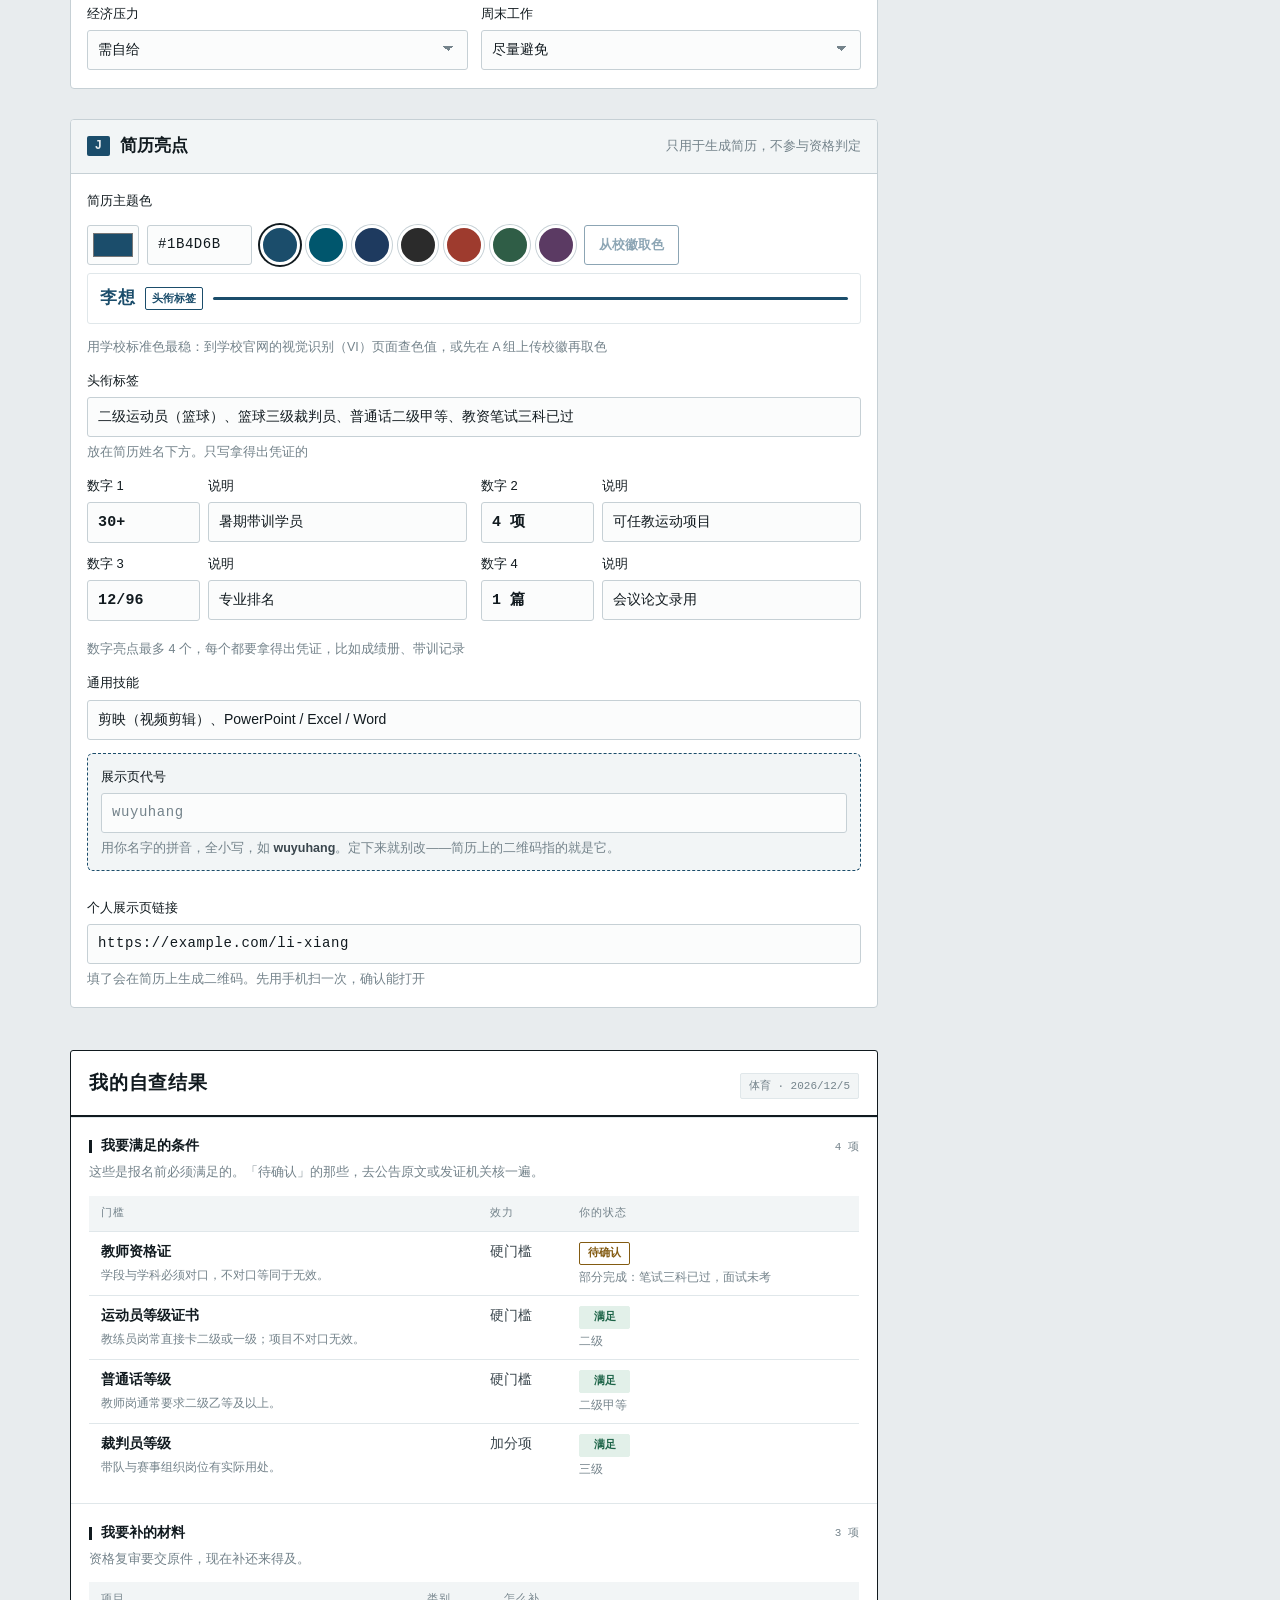
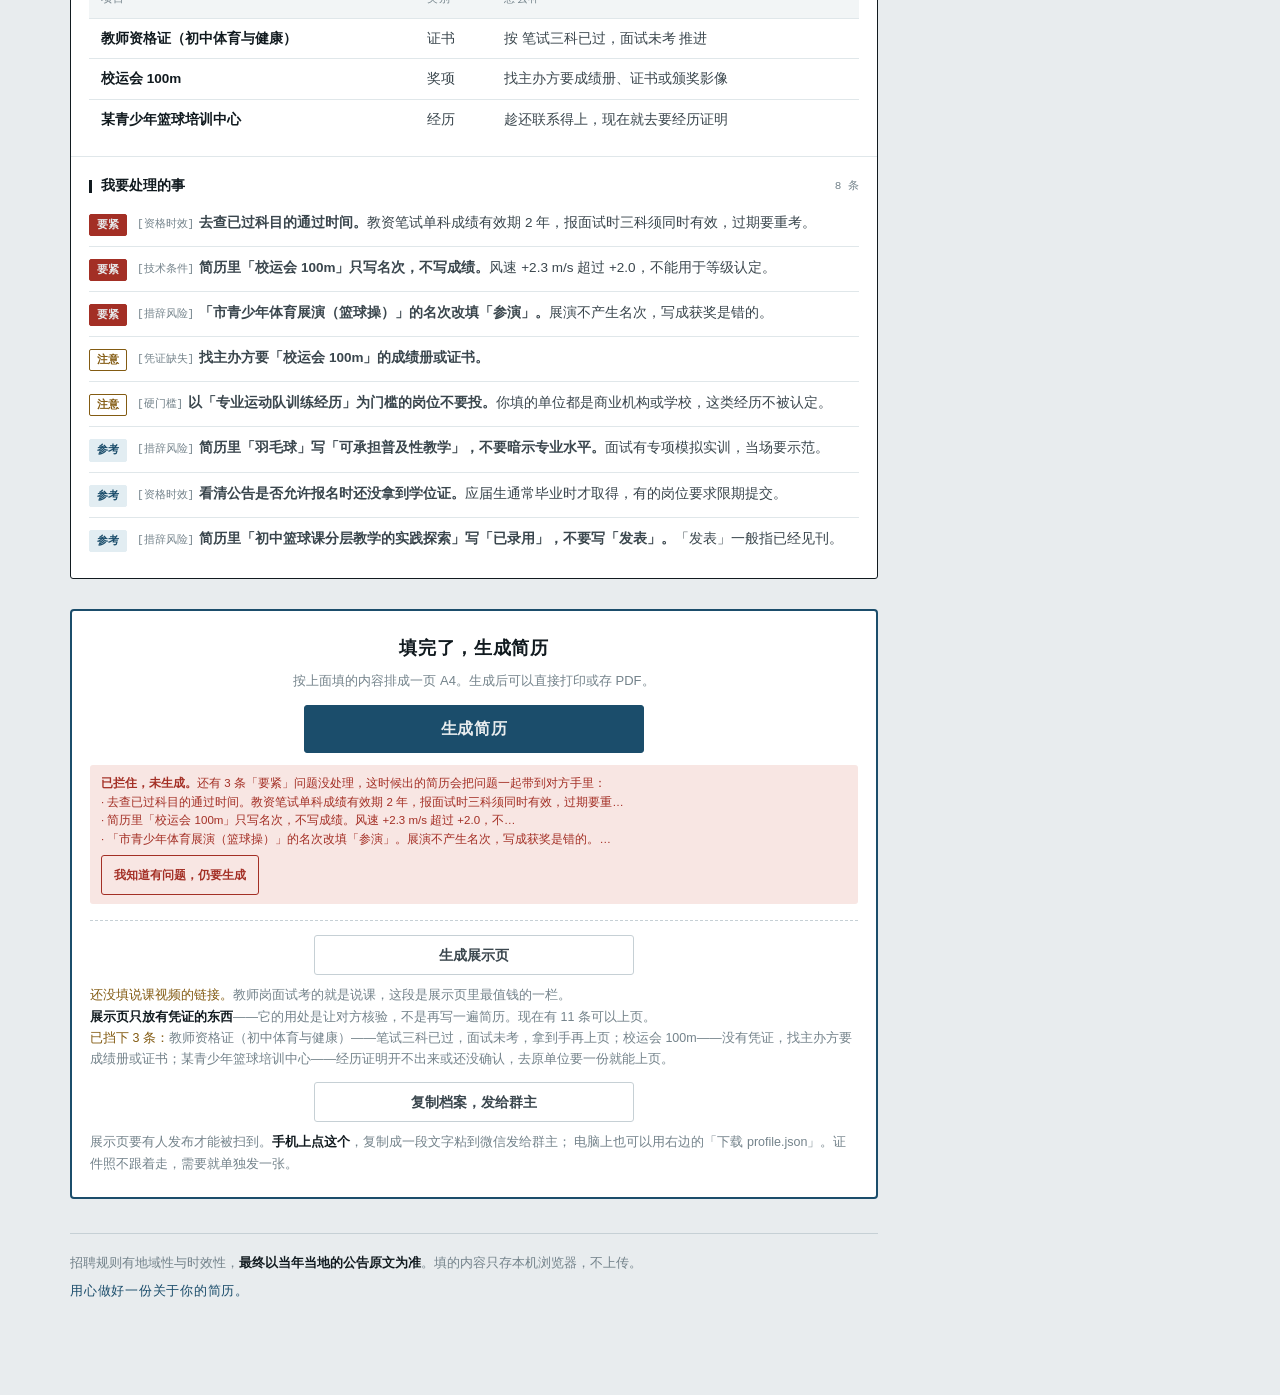
==== commit 11966143: "抬头加专业场域层：四个专业各一幅内联 SVG" ====
--- a/index.html
+++ b/index.html
@@ -53,7 +53,18 @@
 .shell{max-width:1180px;margin:0 auto;padding:34px 20px 80px}
 
 /* ── 抬头 ───────────────────────────────── */
-.masthead{border-bottom:2px solid var(--ink);padding-bottom:16px;margin-bottom:8px}
+.masthead{position:relative;overflow:hidden;border-bottom:2px solid var(--ink);padding-bottom:16px;margin-bottom:8px}
+/* 专业场域：跑道 / 五线谱 / 把杆 / 画布。压在文字下面，不与阅读抢注意力，
+   但一眼能认出这是哪个专业的场子——这是"给我做的"和"通用表单"的分界。 */
+.hero-art{position:absolute;right:8px;top:-6px;width:min(42%,380px);max-height:100%;
+  color:var(--indigo);pointer-events:none;user-select:none;z-index:0}
+.hero-art svg{display:block;width:100%;height:auto}
+.hero-art .ha-field{opacity:.18}
+.hero-art .ha-figure{opacity:.28}
+.hero-art .ha-kit{opacity:.3}
+.masthead>*:not(.hero-art){position:relative;z-index:1}
+@media(max-width:700px){.hero-art{width:62%;right:2px;top:auto;bottom:-6px}}
+@media print{.hero-art{display:none!important}}
 .stamp{font-family:var(--mono);font-size:10.5px;letter-spacing:.2em;color:var(--indigo);
   text-transform:uppercase;margin:0 0 9px}
 h1{font-family:var(--serif);font-weight:700;font-size:clamp(27px,4.4vw,38px);
@@ -1648,6 +1659,7 @@
 
 <div class="shell">
   <div class="masthead">
+    <div class="hero-art" id="heroArt" aria-hidden="true"></div>
     <p class="stamp">艺体美专业生 · 简历 + 展示码</p>
     <h1>入场券</h1>
     <p class="creed">用心做好一份关于你的简历</p>
@@ -2674,7 +2686,106 @@
   el("report").innerHTML=h;
 }
 
+/* ═══════════ 专业场域 ═══════════
+   一个体育生打开这一页，第一眼就该知道这是给他做的。
+   画的是"场子"与"器物"：跑道与起跑器、画布与画笔、五线谱与谱号、地板与把杆。
+   人只有姿态剪影，不可辨认为任何具体的人——在世运动员有肖像权，
+   毕加索作品还在版权期；达芬奇《维特鲁威人》是公版，所以美术那幅用得上它的圆与方。 */
+var HERO_ART = {
+  /* 体育：跑道 + 起跑器 + 各就位姿态（侧面，面朝右） */
+  sports:
+    '<svg viewBox="0 0 380 200" fill="none" xmlns="http://www.w3.org/2000/svg">'+
+      '<g class="ha-field" stroke="currentColor" stroke-linecap="round">'+
+        '<path d="M-10 176 H390" stroke-width="3"/>'+
+        '<path d="M-10 186 H390 M-10 196 H390" stroke-width="1.2"/>'+
+        '<path d="M252 176 V164" stroke-width="3"/>'+
+      '</g>'+
+      '<g class="ha-kit" stroke="currentColor" stroke-width="3" stroke-linecap="round">'+
+        '<path d="M184 176 H250"/>'+
+        '<path d="M190 176 L208 156"/>'+
+        '<path d="M224 176 L242 158"/>'+
+      '</g>'+
+      '<g class="ha-figure" stroke="currentColor" stroke-width="9" '+
+         'stroke-linecap="round" stroke-linejoin="round">'+
+        '<path d="M284 120 L250 150 L218 167"/>'+
+        '<path d="M284 120 L316 124 L330 150"/>'+
+        '<path d="M284 120 L306 88"/>'+
+        '<path d="M306 88 L336 98 L348 77"/>'+
+        '<path d="M306 88 L282 100 L260 84"/>'+
+        '<circle cx="316" cy="72" r="11" fill="currentColor" stroke="none"/>'+
+      '</g>'+
+    '</svg>',
+
+  /* 音乐：五线谱 + 连梁八分音符 + 节拍器 */
+  music:
+    '<svg viewBox="0 0 380 200" fill="none" xmlns="http://www.w3.org/2000/svg">'+
+      '<g class="ha-field" stroke="currentColor" stroke-width="1.4">'+
+        '<path d="M-10 92 H390 M-10 108 H390 M-10 124 H390 M-10 140 H390 M-10 156 H390"/>'+
+        '<path d="M286 92 V156" stroke-width="3"/>'+
+      '</g>'+
+      '<g class="ha-figure" fill="currentColor">'+
+        '<ellipse cx="206" cy="148" rx="11" ry="8" transform="rotate(-20 206 148)"/>'+
+        '<rect x="215" y="94" width="3.5" height="56"/>'+
+        '<ellipse cx="252" cy="132" rx="11" ry="8" transform="rotate(-20 252 132)"/>'+
+        '<rect x="261" y="86" width="3.5" height="48"/>'+
+        '<path d="M215 94 L264.5 86 L264.5 95 L215 103 Z"/>'+
+      '</g>'+
+      '<g class="ha-kit" stroke="currentColor" stroke-linecap="round">'+
+        '<path d="M312 176 L330 94 H346 L364 176" stroke-width="2.6"/>'+
+        '<path d="M304 176 H372" stroke-width="3"/>'+
+        '<path d="M340 172 L330 84" stroke-width="2.4"/>'+
+        '<rect x="328" y="128" width="15" height="7" fill="currentColor" stroke="none" '+
+          'transform="rotate(-5 335 131)"/>'+
+      '</g>'+
+    '</svg>',
+
+  /* 舞蹈：把杆 + 地板 + 阿拉贝斯克 + 足尖鞋 */
+  dance:
+    '<svg viewBox="0 0 380 200" fill="none" xmlns="http://www.w3.org/2000/svg">'+
+      '<g class="ha-field" stroke="currentColor" stroke-linecap="round">'+
+        '<path d="M-10 176 H390" stroke-width="3"/>'+
+        '<path d="M-10 188 H390" stroke-width="1.2"/>'+
+        '<path d="M-10 44 H390" stroke-width="4"/>'+
+        '<path d="M40 44 V176 M344 44 V176" stroke-width="2.4"/>'+
+      '</g>'+
+      '<g class="ha-figure" stroke="currentColor" stroke-width="8" '+
+         'stroke-linecap="round" stroke-linejoin="round">'+
+        '<path d="M234 82 L230 118"/>'+
+        '<path d="M230 118 L232 148 L232 173"/>'+
+        '<path d="M230 118 L192 117 L160 100"/>'+
+        '<path d="M234 82 L264 73 L292 60"/>'+
+        '<path d="M234 82 L206 89 L178 84"/>'+
+        '<circle cx="236" cy="70" r="9.5" fill="currentColor" stroke="none"/>'+
+      '</g>'+
+      '<g class="ha-kit" stroke="currentColor" fill="none" stroke-linecap="round">'+
+        '<rect x="286" y="54" width="82" height="122" stroke-width="2.4"/>'+
+        '<path d="M296 176 L340 112 M316 176 L360 112" stroke-width="1.6"/>'+
+      '</g>'+
+    '</svg>',
+
+  /* 美术：画布 + 维特鲁威的圆与方（达芬奇，公版）+ 画笔 */
+  art:
+    '<svg viewBox="0 0 380 200" fill="none" xmlns="http://www.w3.org/2000/svg">'+
+      '<g class="ha-field" stroke="currentColor">'+
+        '<rect x="104" y="12" width="226" height="176" stroke-width="2.6"/>'+
+        '<path d="M160 12 V188 M217 12 V188 M274 12 V188" stroke-width="1"/>'+
+        '<path d="M104 56 H330 M104 100 H330 M104 144 H330" stroke-width="1"/>'+
+      '</g>'+
+      '<g class="ha-figure" stroke="currentColor" stroke-width="2.4" fill="none">'+
+        '<circle cx="217" cy="100" r="58"/>'+
+        '<rect x="168" y="51" width="98" height="98"/>'+
+      '</g>'+
+      '<g class="ha-kit" stroke="currentColor" stroke-linecap="round" fill="none">'+
+        '<path d="M320 186 L335 141 L346 147 Z" fill="currentColor" stroke="none"/>'+
+        '<path d="M342 140 L348 130" stroke-width="10"/>'+
+        '<path d="M349 128 L372 92" stroke-width="4.5"/>'+
+      '</g>'+
+    '</svg>'
+};
+
 function renderDisc(){
+  var ha=el("heroArt");
+  if(ha){ ha.innerHTML=HERO_ART[S.discipline]||""; ha.setAttribute("data-disc",S.discipline); }
   el("discbar").innerHTML=Object.keys(DISC).map(function(k){
     return '<button type="button" data-d="'+k+'" aria-pressed="'+(k===S.discipline)+'">'+
       esc(DISC[k].name)+'</button>'; }).join("");
@@ -3610,7 +3721,7 @@
    数据只存本机，我们看不到任何人怎么用——出错只能靠使用者告诉我们。
    所以反馈要做到点一下就带上该带的：版本、设备、那条结论、公告原文。
    不带姓名、电话、学校、照片；附带内容摊开给使用者看、能删改，由他自己发出去。 */
-var APP_VER="1.0", APP_BUILD="09-15 18:05";     // APP_BUILD 由 build_standalone.py 打包时写入
+var APP_VER="1.0", APP_BUILD="09-15 20:40";     // APP_BUILD 由 build_standalone.py 打包时写入
 var FEEDBACK_URL="";                     // 建好问卷后填链接；空着就只走「复制 → 发微信」
 var FB_TYPES=[["judge","判定不对"],["export","简历 / 存图有问题"],
               ["stuck","看不懂、卡住了"],["idea","其他建议"]];
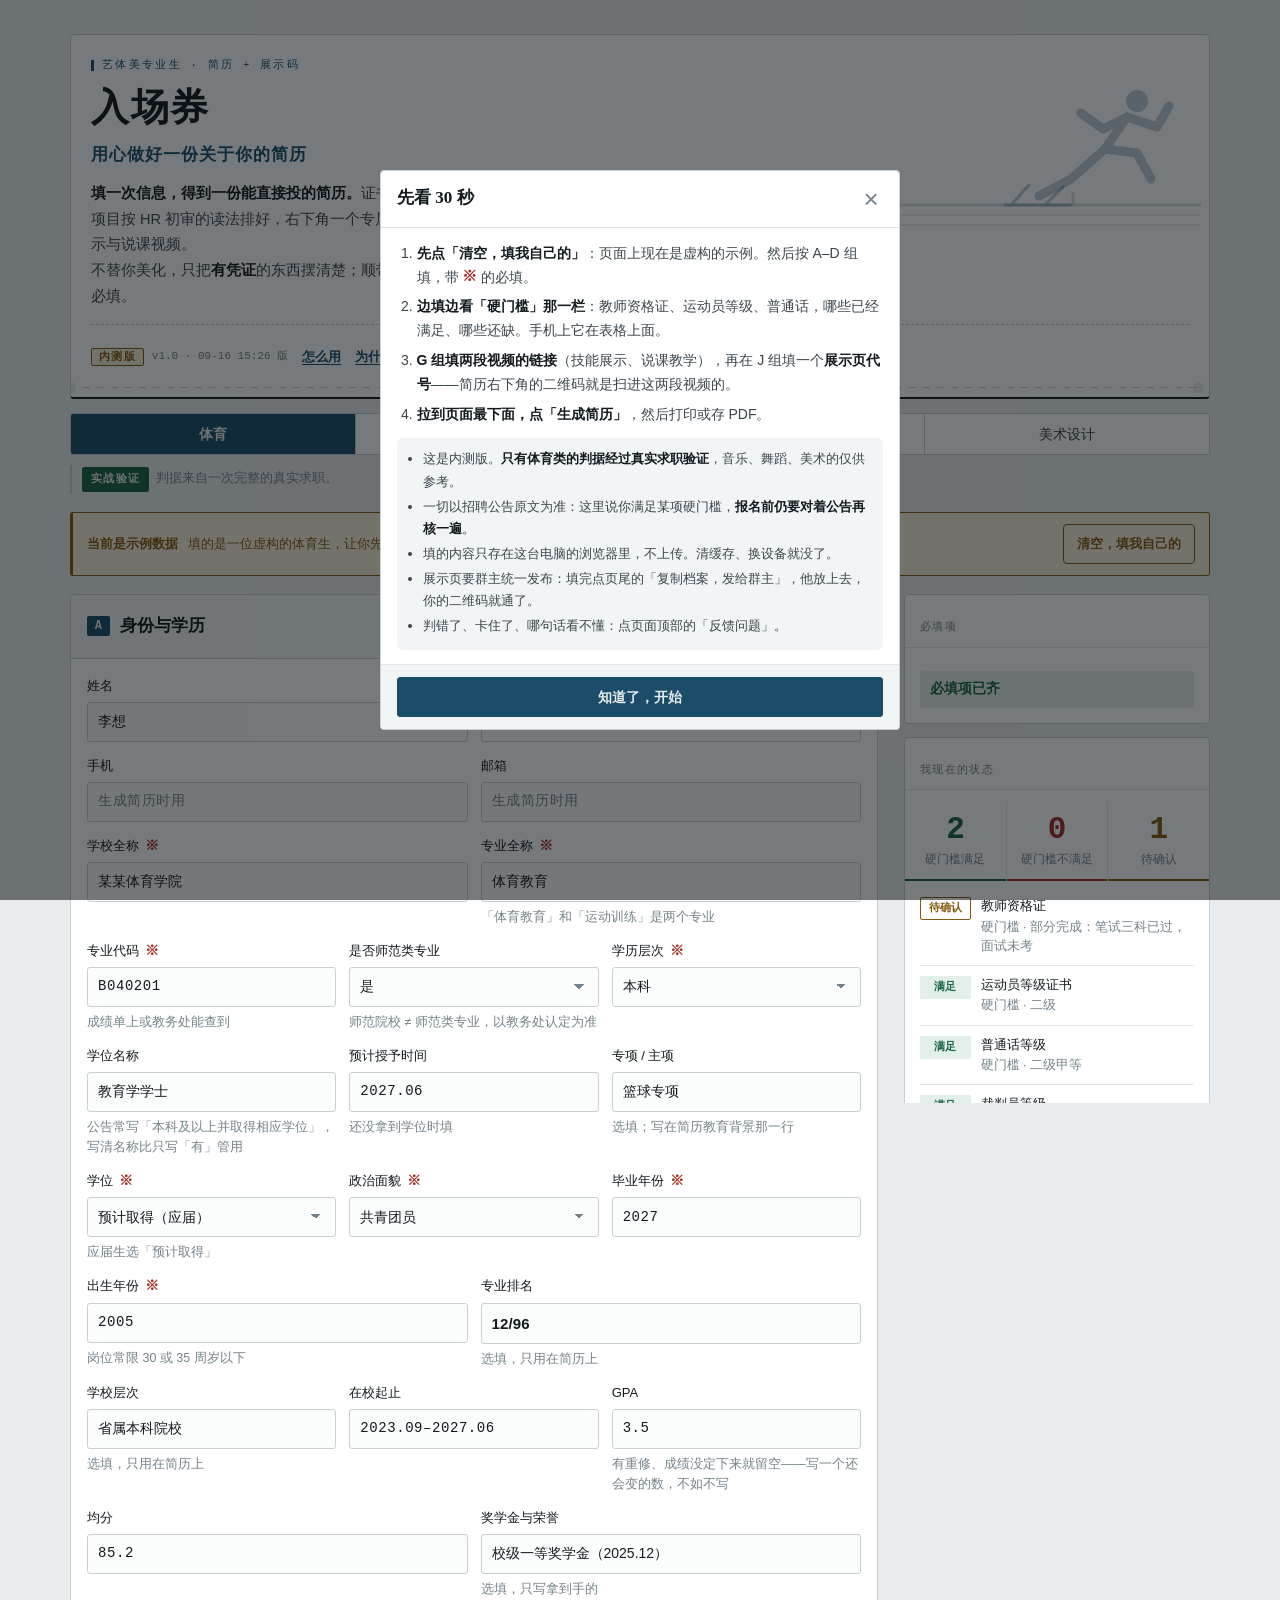
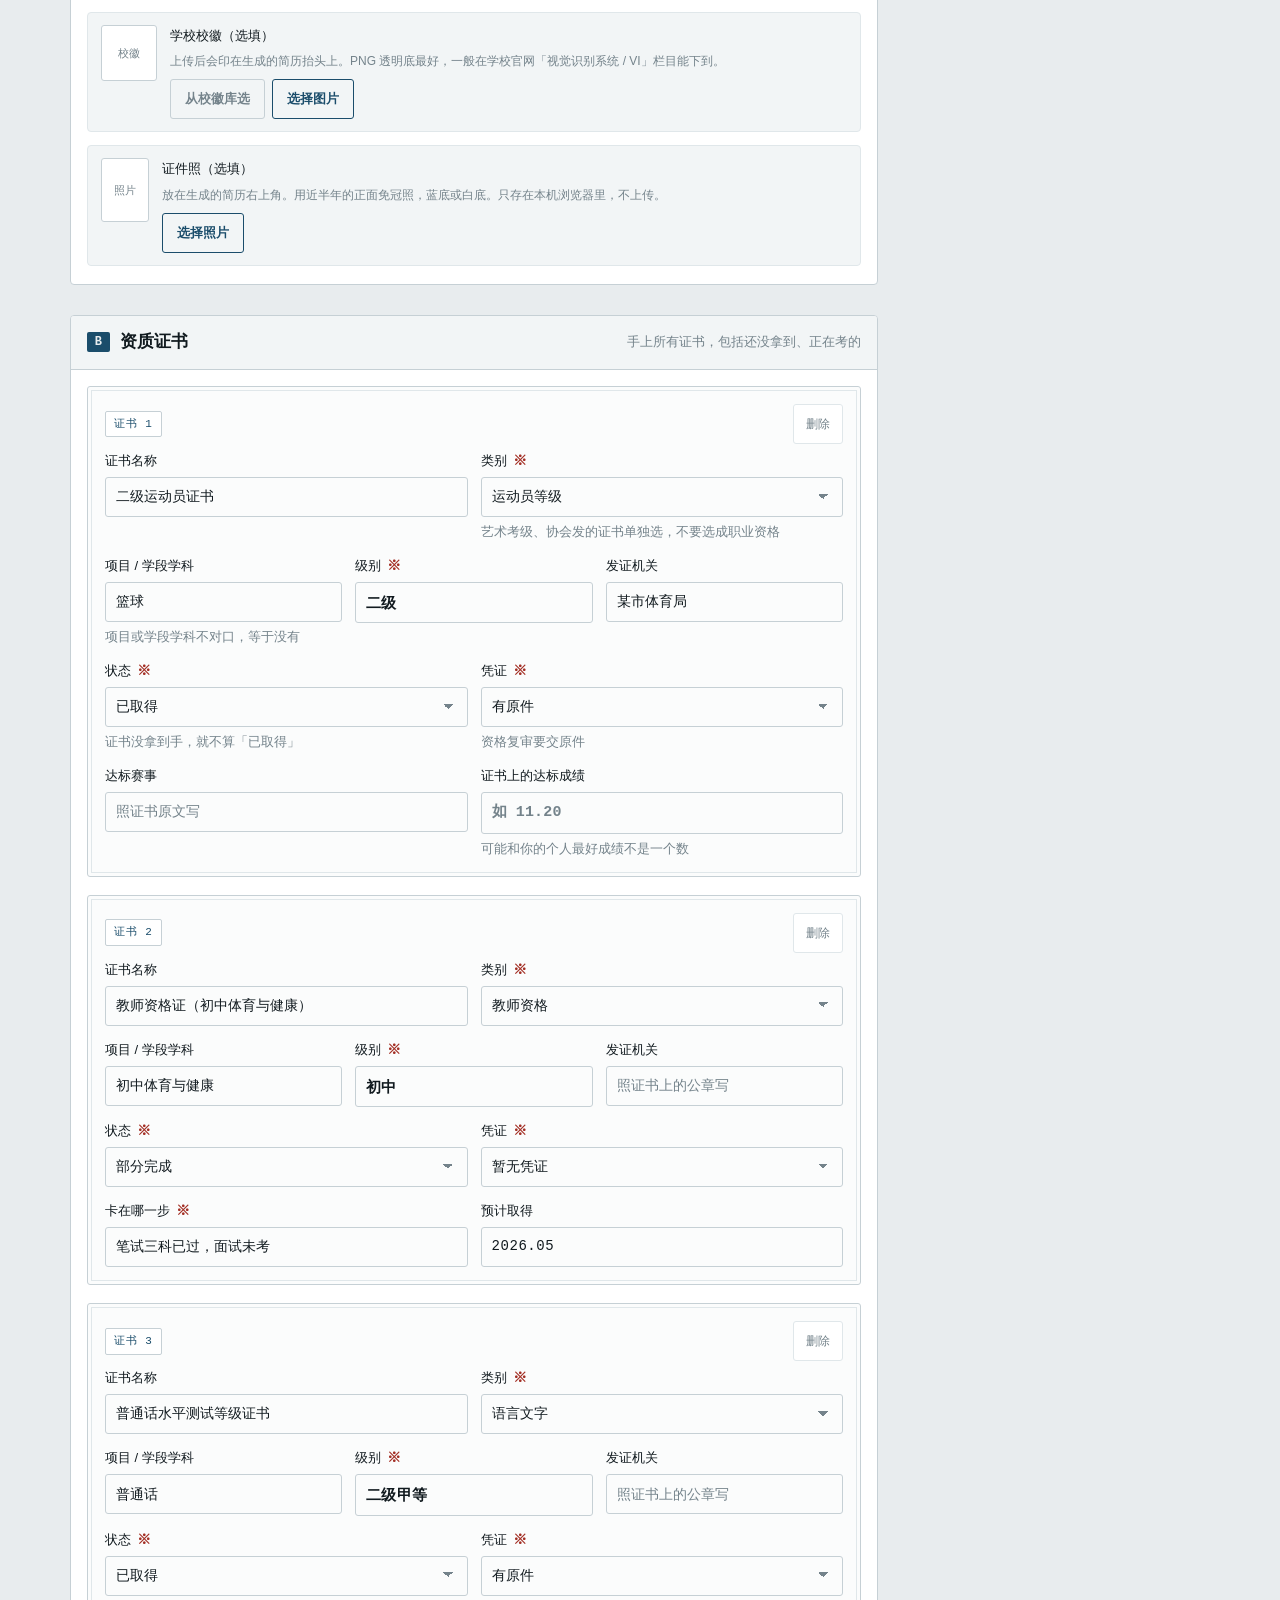
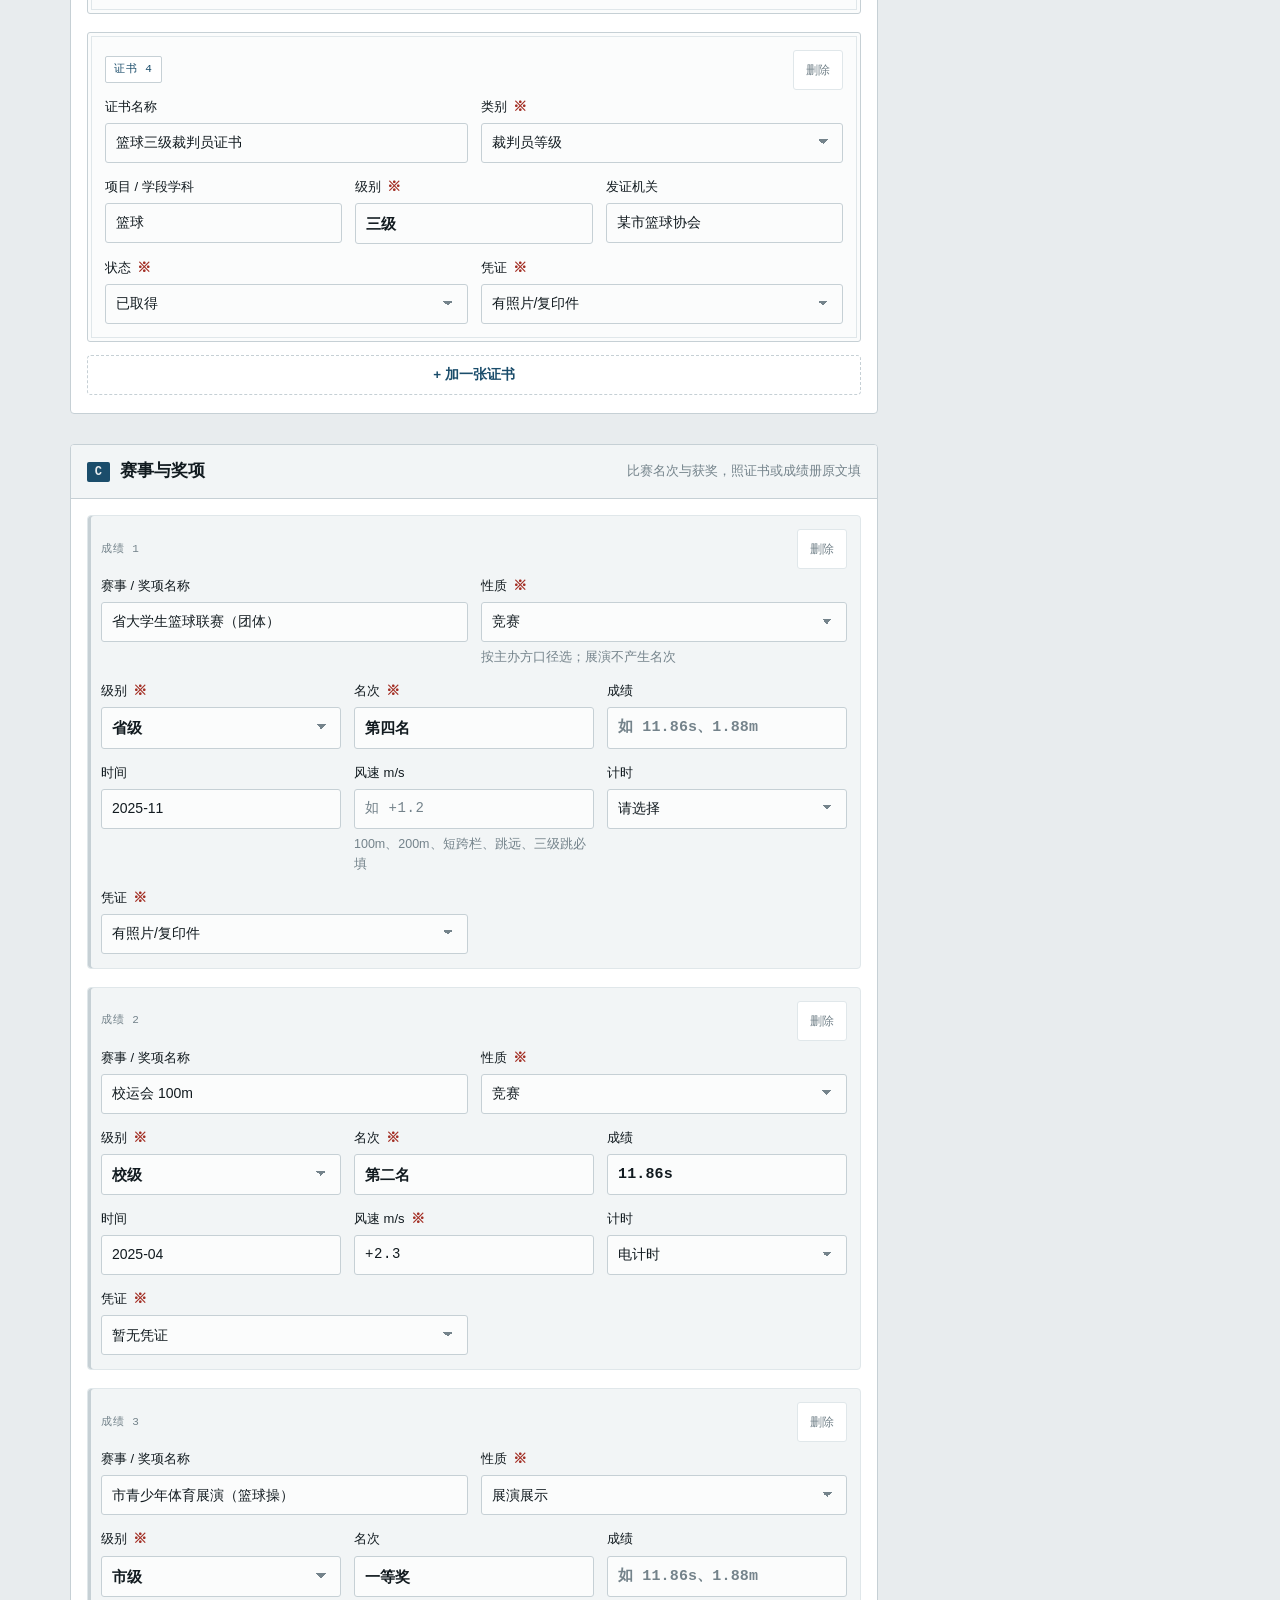
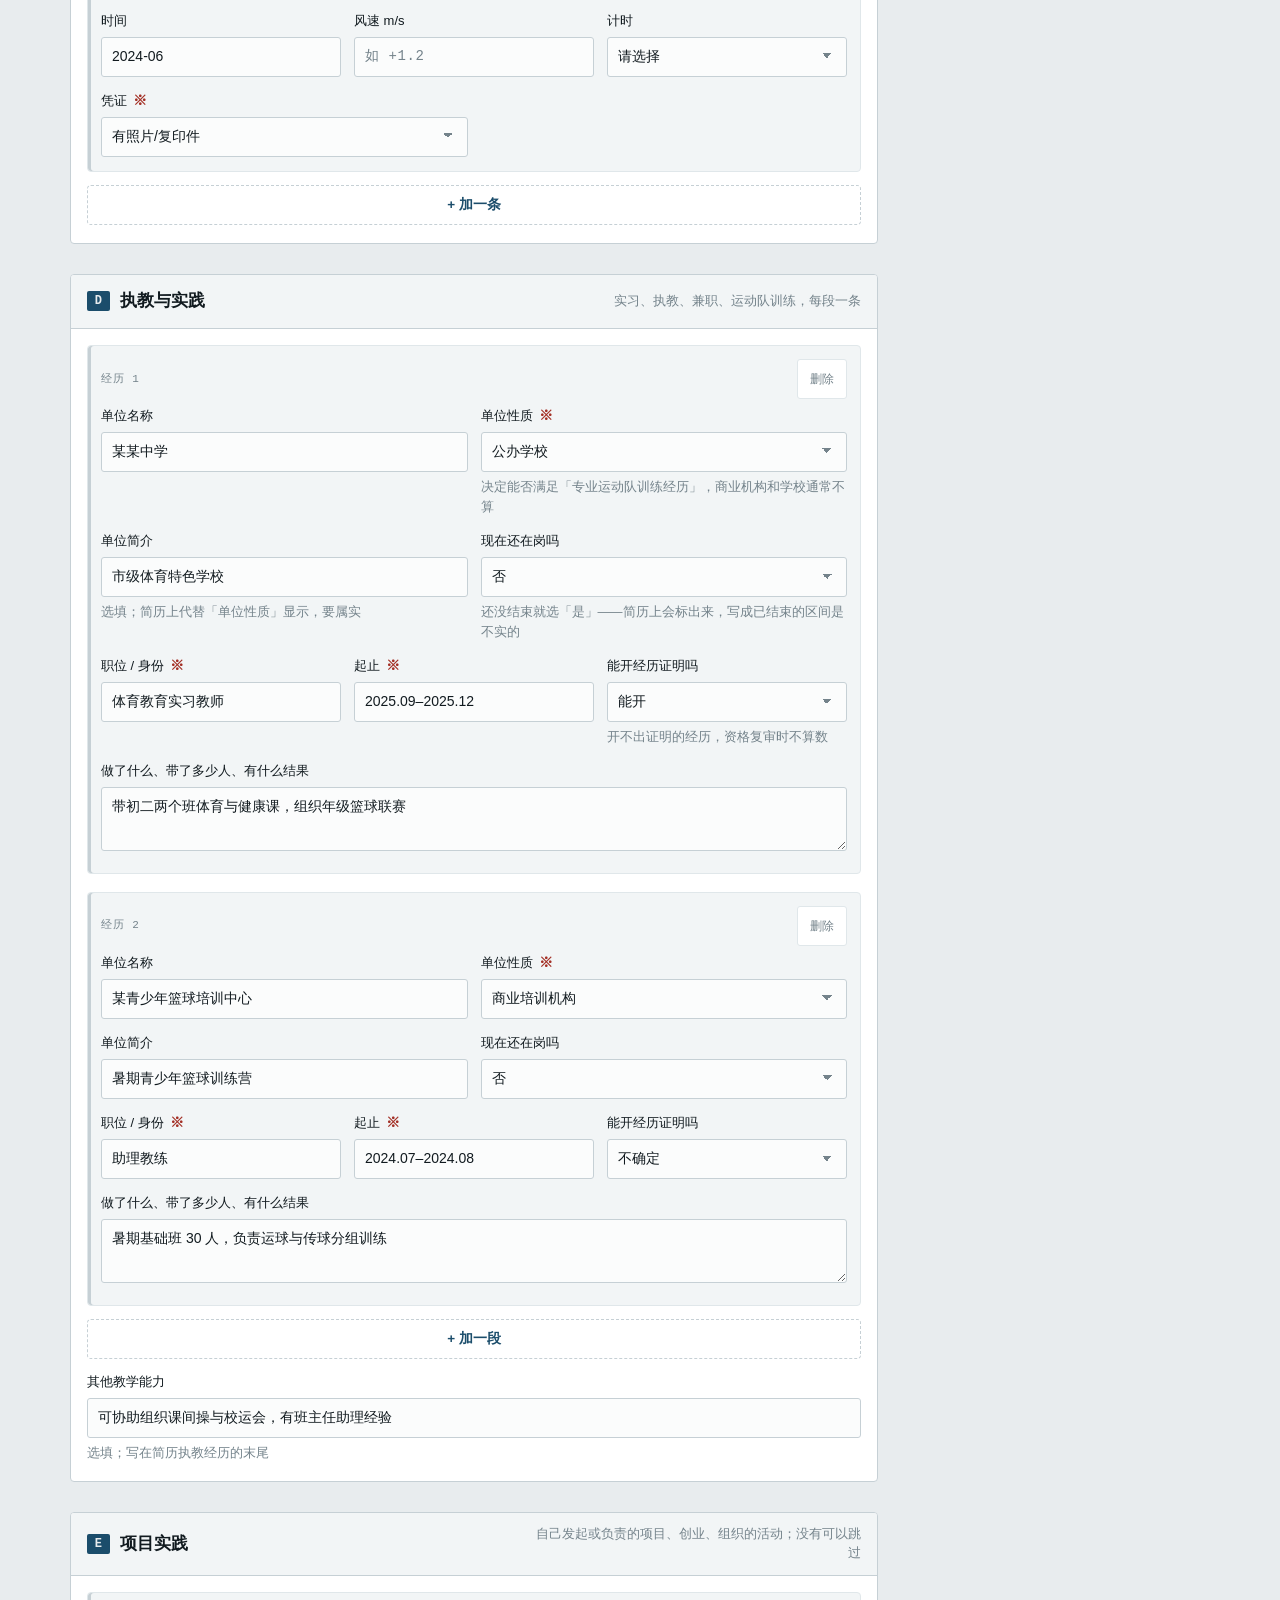
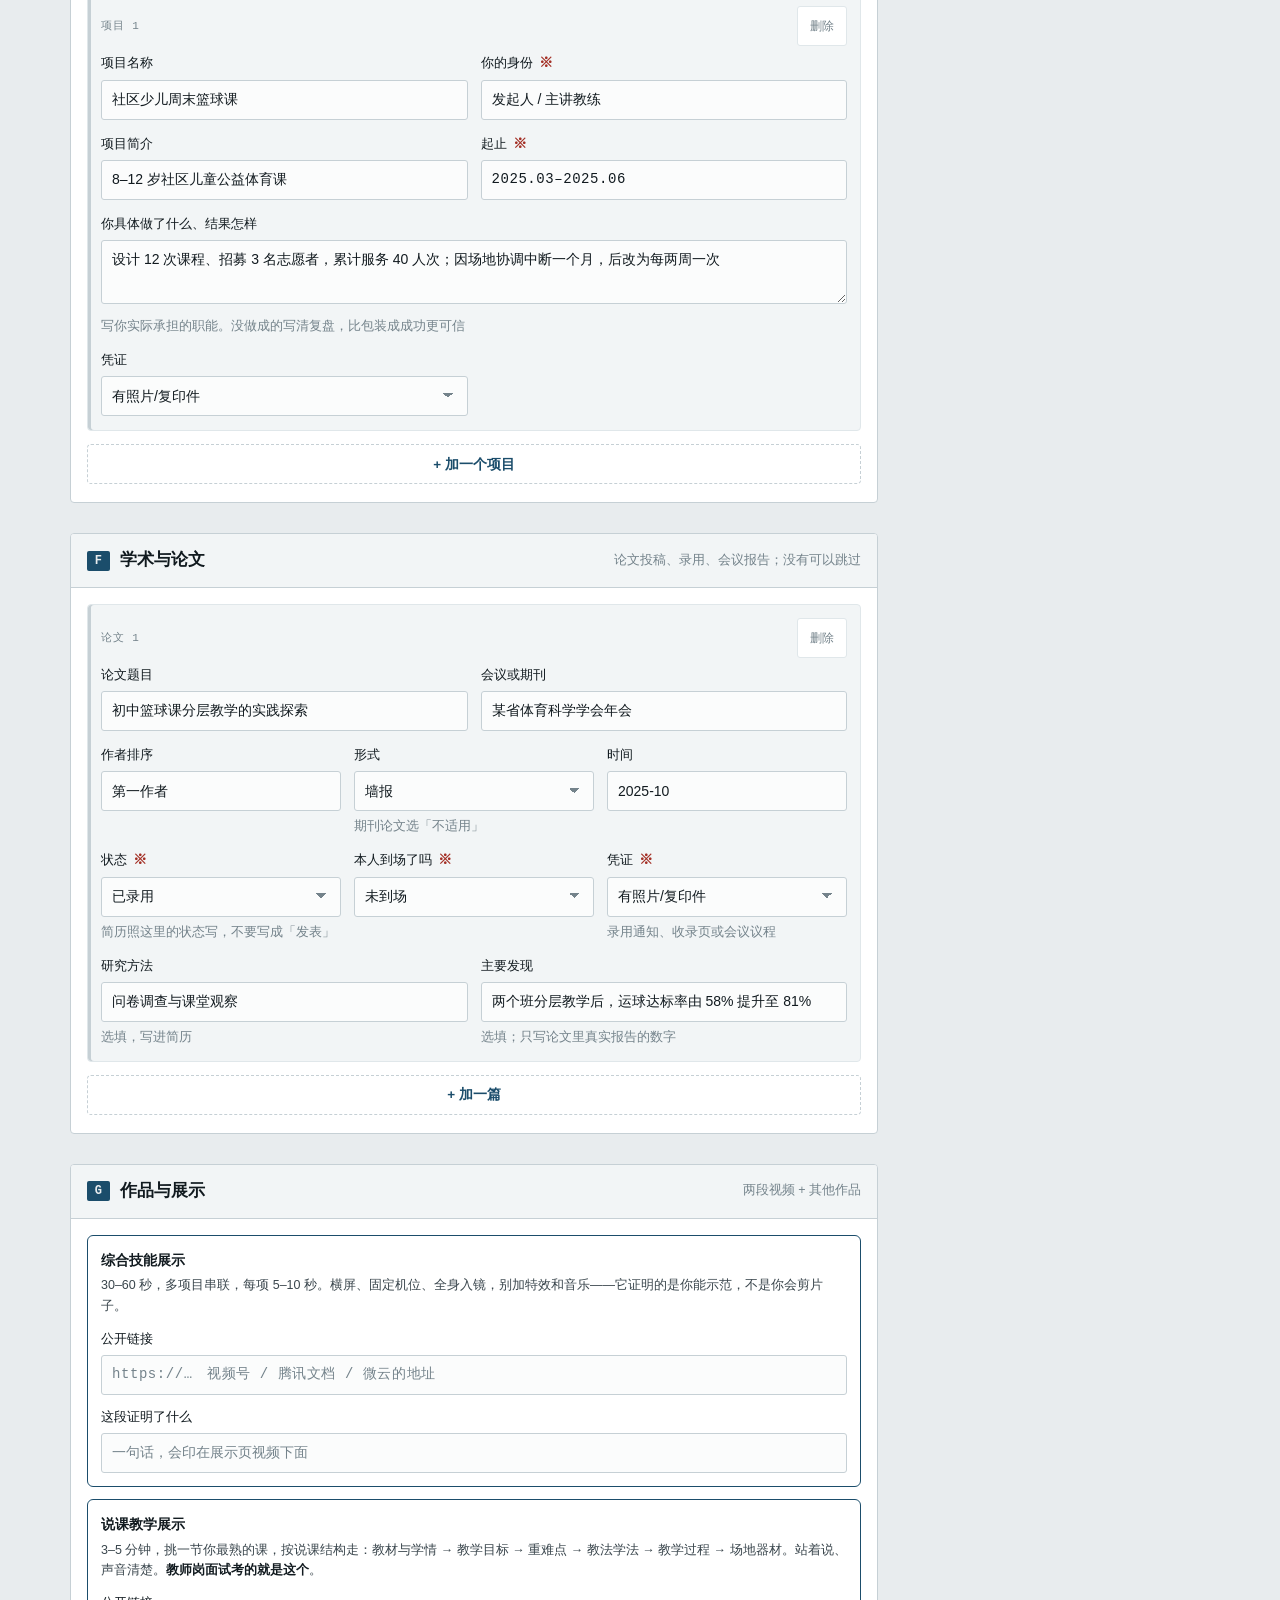
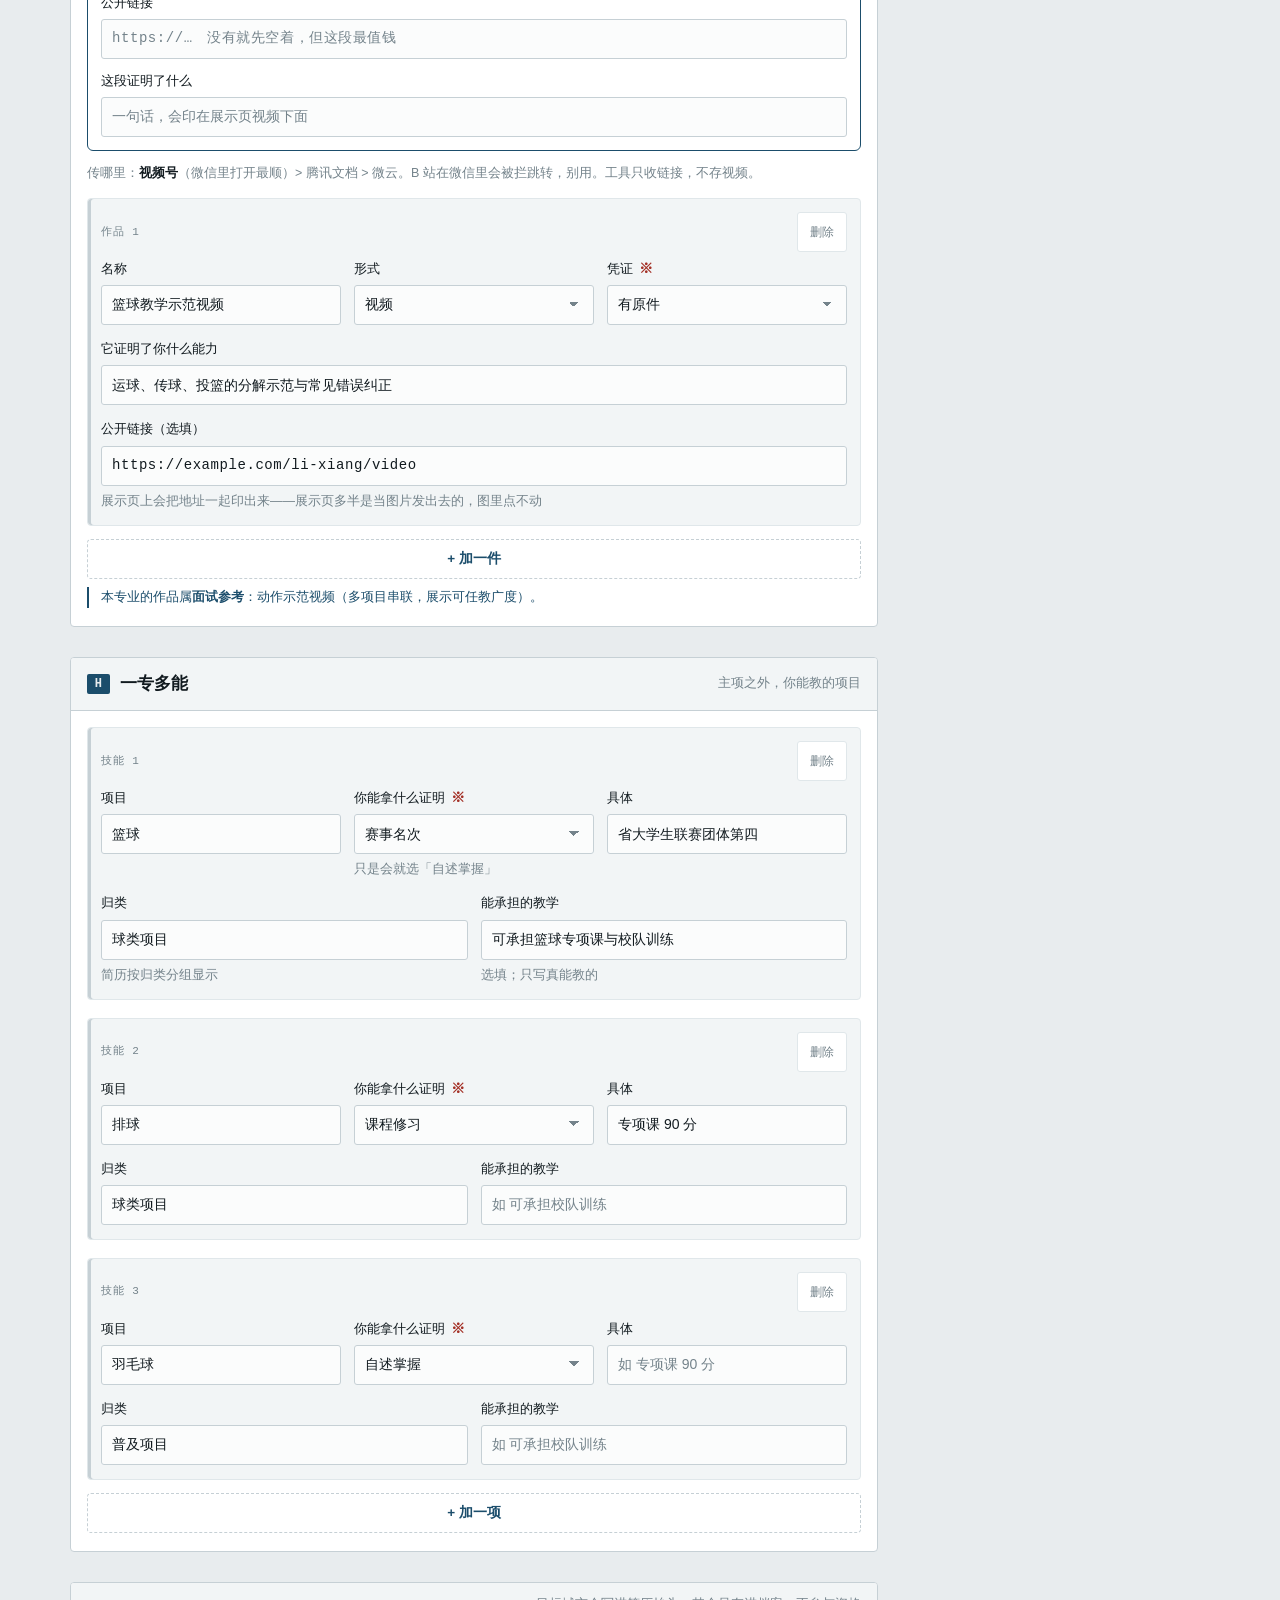
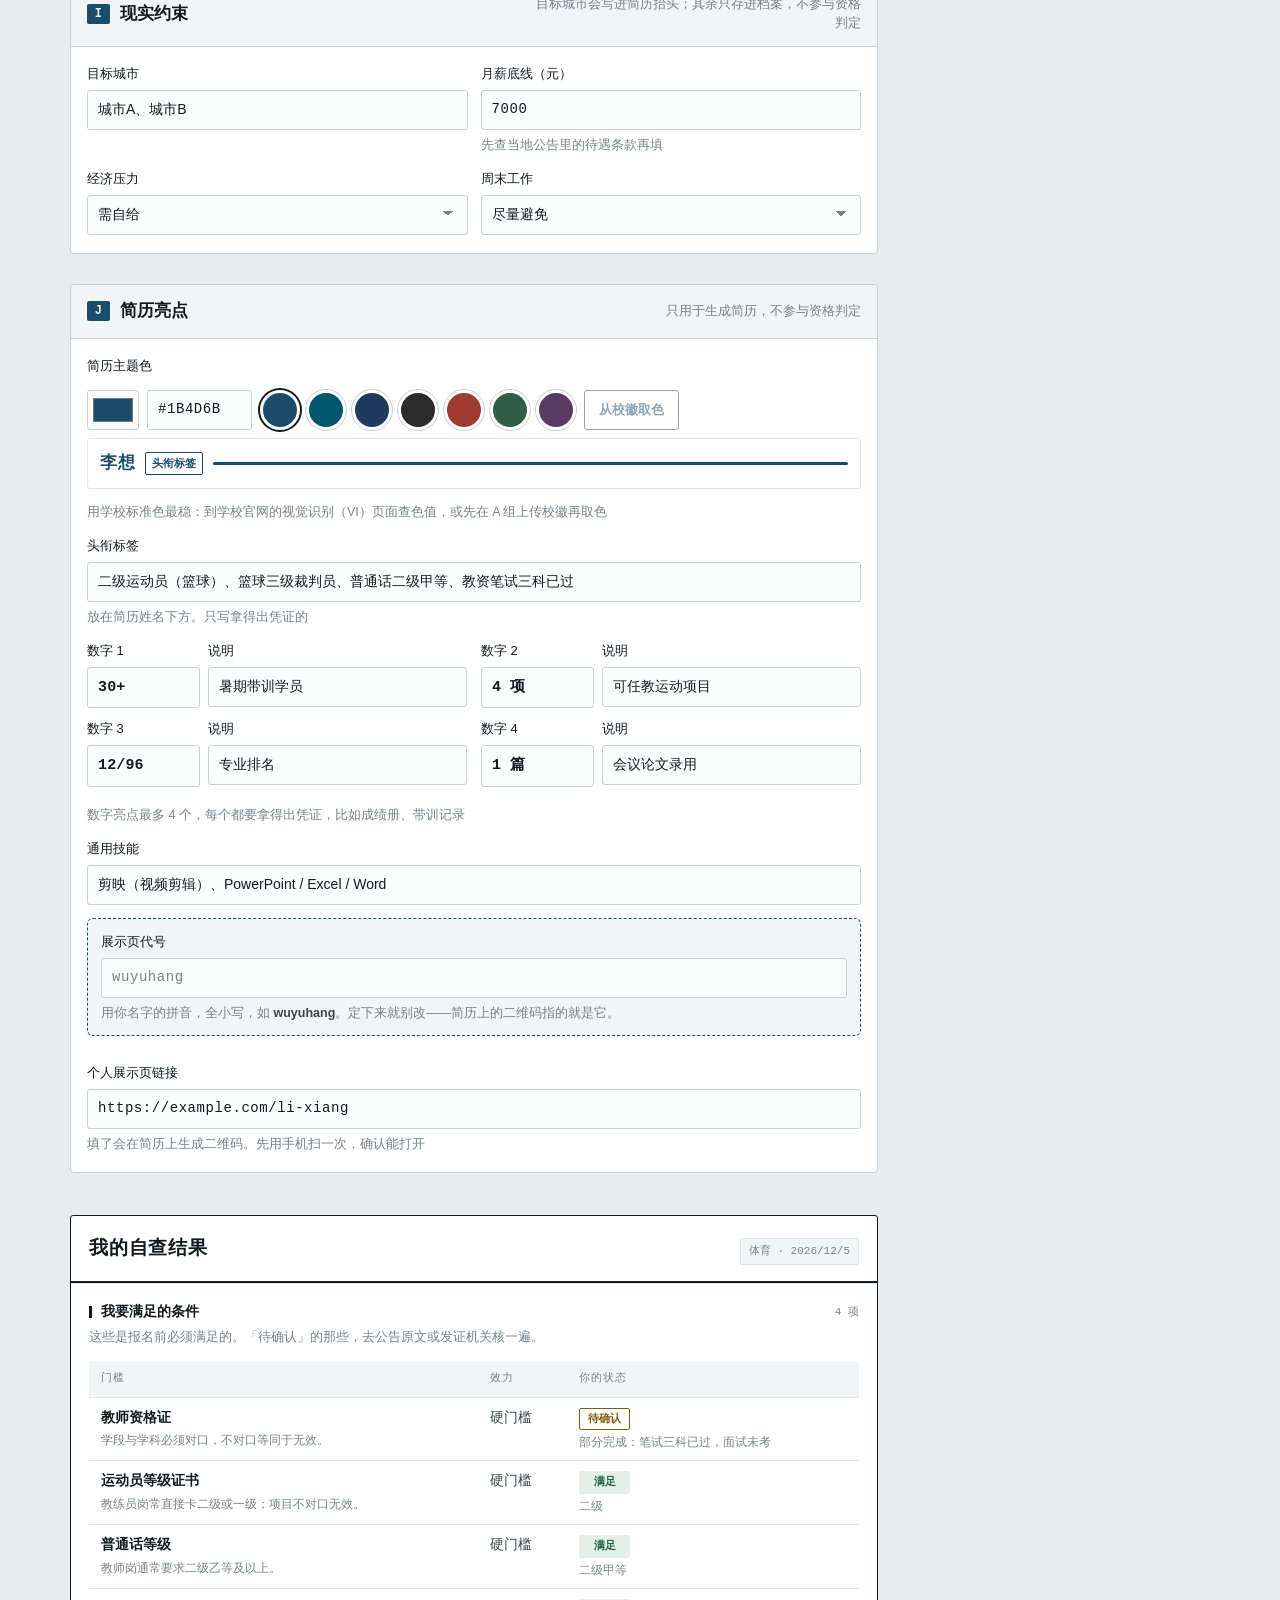
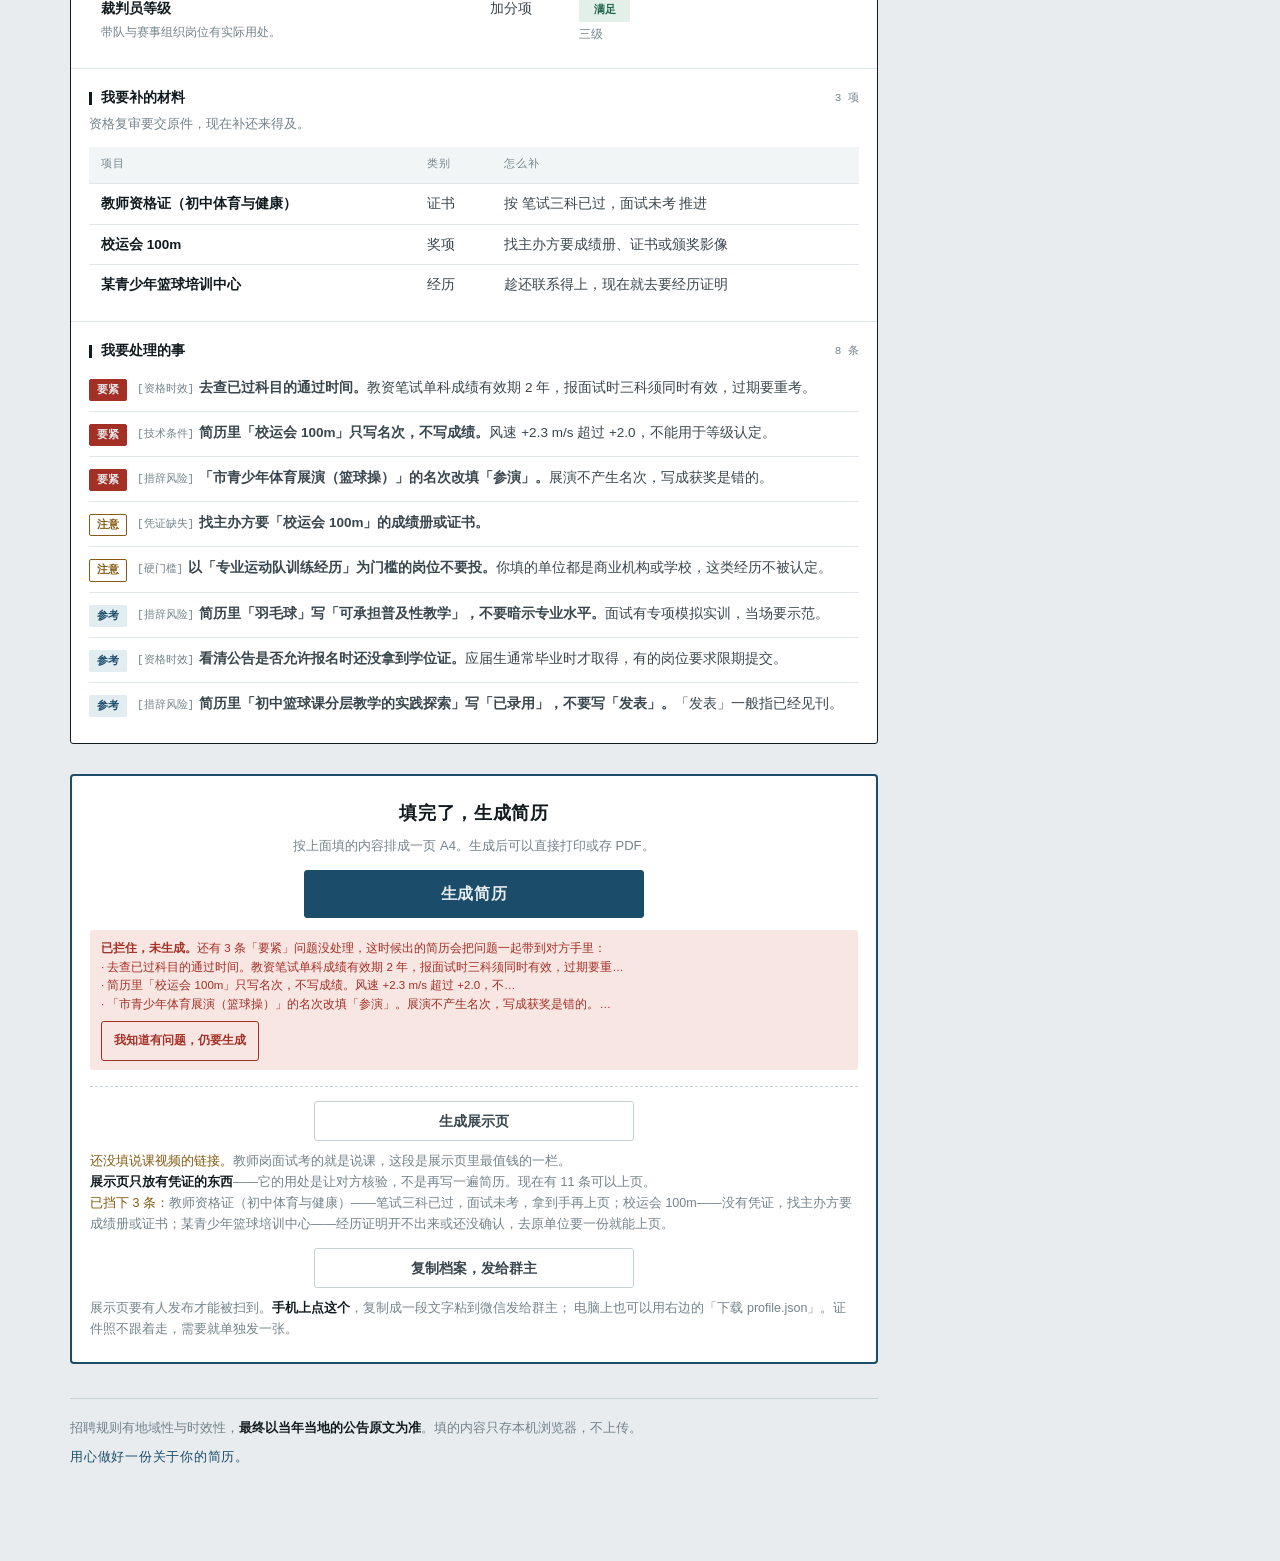
==== commit ec56cfef: "数据模型补齐：经历在岗标记、学位名称与授予时间、专项、作品形式补网页" ====
--- a/index.html
+++ b/index.html
@@ -1809,7 +1809,8 @@
       kpis:[{v:"30+",l:"暑期带训学员"},{v:"4 项",l:"可任教运动项目"},{v:"12/96",l:"专业排名"},{v:"1 篇",l:"会议论文录用"}],
       tools:"剪映（视频剪辑）、PowerPoint / Excel / Word", showcase:"https://example.com/li-xiang", accent:"#1B4D6B"},
   edu:{school:"某某体育学院",major:"体育教育",code:"B040201",normal:"是",
-       level:"本科",degree:"预计取得（应届）",party:"共青团员",
+       level:"本科",degree:"预计取得（应届）",degreeName:"教育学学士",degreeDate:"2027.06",
+       specialty:"篮球专项",party:"共青团员",
        gradYear:"2027",rank:"12/96",birthYear:"2005",logo:"",
        tier:"省属本科院校",span:"2023.09–2027.06",gpa:"3.5",avg:"85.2",honors:"校级一等奖学金（2025.12）"},
   creds:[
@@ -1830,9 +1831,9 @@
      wind:"",timing:"",proof:"有照片/复印件"}],
   exps:[
     {org:"某某中学",nature:"公办学校",desc:"市级体育特色学校",role:"体育教育实习教师",span:"2025.09–2025.12",
-     duty:"带初二两个班体育与健康课，组织年级篮球联赛",canProof:"能开"},
+     ongoing:"否",duty:"带初二两个班体育与健康课，组织年级篮球联赛",canProof:"能开"},
     {org:"某青少年篮球培训中心",nature:"商业培训机构",desc:"暑期青少年篮球训练营",role:"助理教练",span:"2024.07–2024.08",
-     duty:"暑期基础班 30 人，负责运球与传球分组训练",canProof:"不确定"}],
+     ongoing:"否",duty:"暑期基础班 30 人，负责运球与传球分组训练",canProof:"不确定"}],
   teachMore:"可协助组织课间操与校运会，有班主任助理经验",
   projects:[
     {name:"社区少儿周末篮球课",role:"发起人 / 主讲教练",scope:"8–12 岁社区儿童公益体育课",span:"2025.03–2025.06",
@@ -1856,6 +1857,10 @@
 if(S.edu.logo==null) S.edu.logo="";
 if(S.edu.logoR==null) S.edu.logoR=0;   // 校徽长宽比，简历里要按它算出确切宽高
 if(S.edu.degree==null) S.edu.degree="";
+if(S.edu.degreeName==null) S.edu.degreeName="";
+if(S.edu.degreeDate==null) S.edu.degreeDate="";
+if(S.edu.specialty==null) S.edu.specialty="";
+S.exps.forEach(function(e){ if(e.ongoing==null) e.ongoing="否"; });
 if(S.edu.party==null) S.edu.party="";
 if(S.me.photo==null) S.me.photo="";
 if(S.me.badges==null) S.me.badges="";
@@ -2376,6 +2381,9 @@
     '<div class="f3">'+field("专业代码"+RQ,"edu.code","如 B040201","mono","成绩单上或教务处能查到")+
       sel("是否师范类专业","edu.normal",["不确定","是","否"],"师范院校 ≠ 师范类专业，以教务处认定为准")+
       sel("学历层次"+RQ,"edu.level",["","本科","专科","硕士","博士"])+'</div>'+
+    '<div class="f3">'+field("学位名称","edu.degreeName","如 教育学学士","","公告常写「本科及以上并取得相应学位」，写清名称比只写「有」管用")+
+      field("预计授予时间","edu.degreeDate","如 2027.06","mono","还没拿到学位时填")+
+      field("专项 / 主项","edu.specialty","如 田径专项（100m / 200m）","","选填；写在简历教育背景那一行")+'</div>'+
     '<div class="f3">'+sel("学位"+RQ,"edu.degree",["","已取得","预计取得（应届）","无学位"],"应届生选「预计取得」")+
       sel("政治面貌"+RQ,"edu.party",["","中共党员","中共预备党员","共青团员","群众","其他"])+
       field("毕业年份"+RQ,"edu.gradYear","如 2027","mono")+'</div>'+
@@ -2383,7 +2391,7 @@
       field("专业排名","edu.rank","如 12/96","","选填，只用在简历上")+'</div>'+
     '<div class="f3">'+field("学校层次","edu.tier","如 教育部直属师范院校（211 / 双一流）","","选填，只用在简历上")+
       field("在校起止","edu.span","如 2023.09–2027.06","mono")+
-      field("GPA","edu.gpa","如 3.3","mono")+'</div>'+
+      field("GPA","edu.gpa","如 3.3","mono","有重修、成绩没定下来就留空——写一个还会变的数，不如不写")+'</div>'+
     '<div class="f2">'+field("均分","edu.avg","如 80.8","mono")+
       field("奖学金与荣誉","edu.honors","用顿号隔开，如 少数民族奖学金（2024.12）","","选填，只写拿到手的")+'</div>'+
     '<div class="logo-row">'+
@@ -2459,7 +2467,8 @@
       '<div class="fields">'+
       '<div class="f2">'+field("单位名称",p+"org","照合同或证明上的名称写")+
         sel("单位性质"+RQ,p+"nature",[""].concat(ORG_NATURES),D.probes.exp)+'</div>'+
-      field("单位简介",p+"desc","如 广东省知名短跑训练营","","选填；简历上代替「单位性质」显示，要属实")+
+      '<div class="f2">'+field("单位简介",p+"desc","如 广东省知名短跑训练营","","选填；简历上代替「单位性质」显示，要属实")+
+        sel("现在还在岗吗",p+"ongoing",["否","是"],"还没结束就选「是」——简历上会标出来，写成已结束的区间是不实的")+'</div>'+
       '<div class="f3">'+field("职位 / 身份"+RQ,p+"role","如 实习教师、助理教练")+
         field("起止"+RQ,p+"span","如 2025.09–2025.12")+
         sel("能开经历证明吗",p+"canProof",["不确定","能开","开不出来"],"开不出证明的经历，资格复审时不算数")+'</div>'+
@@ -2519,7 +2528,7 @@
       '<button class="del" data-del="works" data-i="'+i+'" type="button">删除</button></div>'+
       '<div class="fields">'+
       '<div class="f3">'+field("名称",p+"title","如 篮球教学示范视频")+
-        sel("形式",p+"kind",["视频","图像","音频","文档","链接"])+
+        sel("形式",p+"kind",["视频","图像","音频","文档","网页 / 程序","链接"])+
         sel("凭证"+RQ,p+"proof",P)+'</div>'+
       field("它证明了你什么能力",p+"proves","如 运球、传球、投篮的分解示范与纠错")+
       field("公开链接（选填）",p+"url","https://…　视频或作品放在哪","mono",
@@ -2646,7 +2655,9 @@
     missing.push({w:c.name,k:"证书",how:c.status==="已取得"?"确认原件在谁手里，需要补办的先问周期":"按 "+(c.note||"流程")+" 推进"}); });
   S.achs.forEach(function(a){ if(a.title&&a.proof==="暂无凭证")
     missing.push({w:a.title,k:"奖项",how:"找主办方要成绩册、证书或颁奖影像"}); });
-  S.exps.forEach(function(e){ if(e.org&&e.canProof!=="能开")
+  S.exps.forEach(function(e){ if(e.org&&e.ongoing==="是")
+    missing.push({w:e.org,k:"经历",how:"还在岗，证明要等结束后才开得出来——结束那天就去取，别拖到毕业前再回去要"}); });
+  S.exps.forEach(function(e){ if(e.org&&e.ongoing!=="是"&&e.canProof!=="能开")
     missing.push({w:e.org,k:"经历",how:e.canProof==="开不出来"?"开不出来就不要写成可核验经历":"趁还联系得上，现在就去要经历证明"}); });
   S.papers.forEach(function(r){ if(r.title&&r.proof==="暂无凭证")
     missing.push({w:r.title,k:"论文",how:"找会议或期刊要录用通知、收录页或会议议程"}); });
@@ -3063,7 +3074,9 @@
   out.skills=groups;
 
   out.exps=S.exps.filter(function(e){ return e.org&&String(e.role).indexOf("运动员")<0; }).map(function(e){
-    return {k:e.org, t:e.role, v:trim(e.desc)||e.nature, r:e.span, b:e.duty};
+    // 还没干完的经历必须标出来：写成已结束的区间会被读成已完成，而这时证明也开不出来
+    return {k:e.org, t:e.role, v:trim(e.desc)||e.nature,
+            r:e.span+(e.ongoing==="是"?"（在岗）":""), b:e.duty};
   });
   out.teachMore=trim(S.teachMore);
 
@@ -3345,8 +3358,15 @@
       return '<dt>'+esc(g.cat)+'</dt><dd>'+esc(g.items.join(" · "))+(g.teach.length?' <em>— '+esc(g.teach.join("；"))+'</em>':"")+'</dd>';
     }).join("")+'</dl>' : "";
   var expBody=R.exps.map(item).join("")+(R.teachMore?'<div class="ln"><b>教学补充</b>'+esc(R.teachMore)+'</div>':"");
+  var degTxt=(function(){
+    var nm=trim(e.degreeName); if(!nm) return "";
+    if(e.degree==="预计取得（应届）")
+      return nm+(trim(e.degreeDate)?"（预计 "+trim(e.degreeDate)+" 授予）":"（预计授予）");
+    return e.degree==="已取得" ? nm : "";
+  })();
   var eduBody=e.school ? item({k:e.school, v:[e.major?e.major+(/专业$/.test(e.major)?"":"专业"):"", e.level, trim(e.tier)].filter(Boolean).join(" · "),
-      r:trim(e.span), b:[e.gpa?"GPA "+e.gpa:"", e.avg?"均分 "+e.avg:"", e.rank?"专业排名 "+e.rank:"", trim(e.honors)].filter(Boolean).join("　｜　")}) : "";
+      r:trim(e.span), b:[degTxt, trim(e.specialty), e.gpa?"GPA "+e.gpa:"", e.avg?"均分 "+e.avg:"",
+        e.rank?"专业排名 "+e.rank:"", trim(e.honors)].filter(Boolean).join("　｜　")}) : "";
   var certBody=(R.certs.length?'<div class="ln"><b>证书</b>'+esc(R.certs.join(" · "))+'</div>':"")+
       (trim(m.tools)?'<div class="ln"><b>技能</b>'+esc(trim(m.tools))+'</div>':"")+
       (!trim(m.showcase)&&R.works.length?'<div class="ln"><b>作品</b>'+esc(R.works.join(" · "))+'</div>':"");
@@ -3721,7 +3741,7 @@
    数据只存本机，我们看不到任何人怎么用——出错只能靠使用者告诉我们。
    所以反馈要做到点一下就带上该带的：版本、设备、那条结论、公告原文。
    不带姓名、电话、学校、照片；附带内容摊开给使用者看、能删改，由他自己发出去。 */
-var APP_VER="1.0", APP_BUILD="09-15 20:40";     // APP_BUILD 由 build_standalone.py 打包时写入
+var APP_VER="1.0", APP_BUILD="09-16 15:26";     // APP_BUILD 由 build_standalone.py 打包时写入
 var FEEDBACK_URL="";                     // 建好问卷后填链接；空着就只走「复制 → 发微信」
 var FB_TYPES=[["judge","判定不对"],["export","简历 / 存图有问题"],
               ["stuck","看不懂、卡住了"],["idea","其他建议"]];
